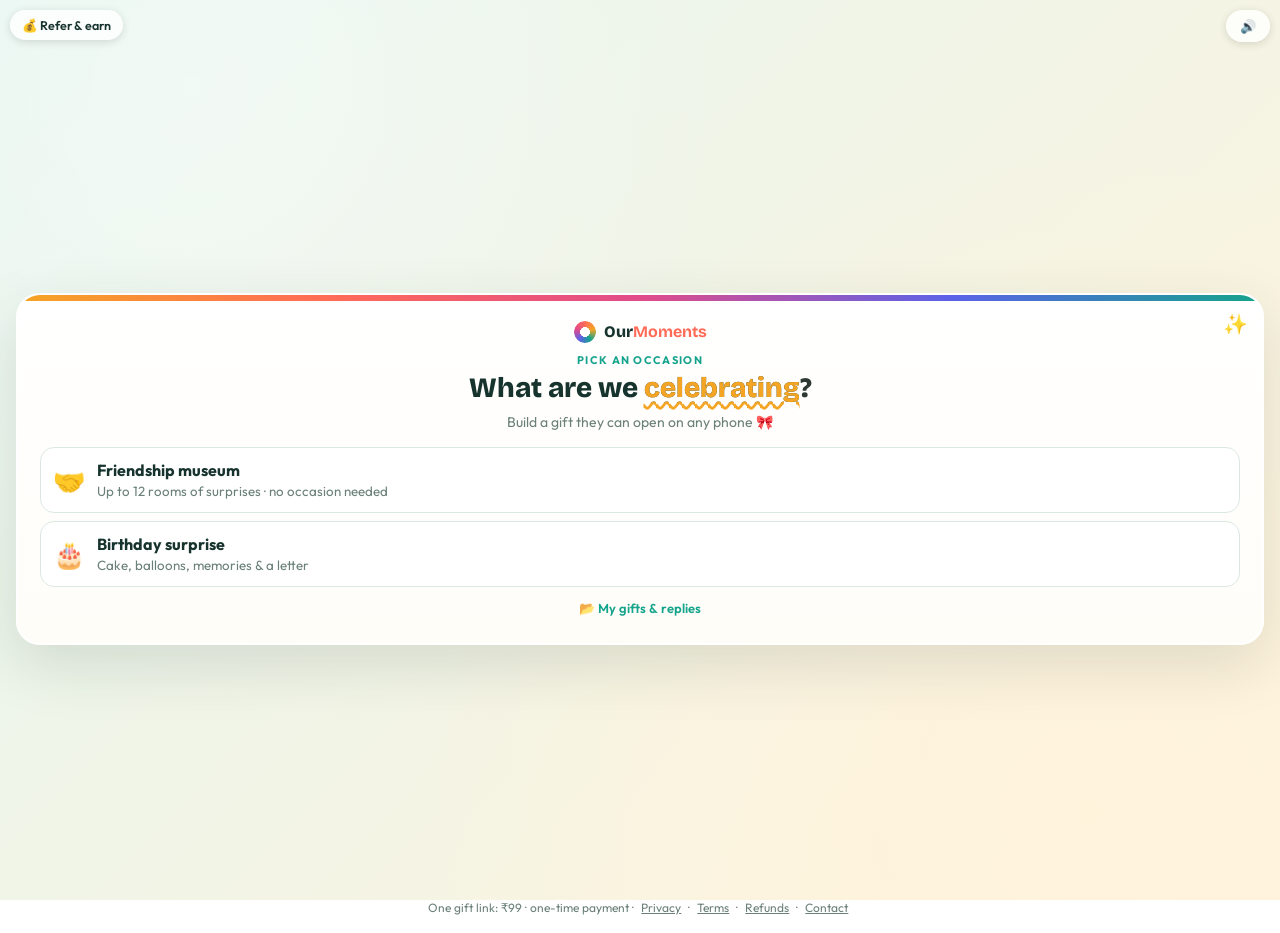
==== index.html @ b2ddb4ea "Add files via upload" ====
<!doctype html>
<html lang="en">
<head>
<meta charset="utf-8">
<meta name="viewport" content="width=device-width,initial-scale=1">
<title>Friendship Museum</title>
<meta property="og:title" content="A little surprise, made just for you 🎁"><meta property="og:description" content="Open it to see what someone special made for you."><meta property="og:type" content="website"><meta name="twitter:card" content="summary">
<link href="https://fonts.googleapis.com/css2?family=Bricolage+Grotesque:opsz,wght@12..96,600;12..96,700;12..96,800&family=Shantell+Sans:wght@400;600;700&family=Outfit:wght@400;500;600;700;800&display=swap" rel="stylesheet">
<script src="https://checkout.razorpay.com/v1/checkout.js"></script>
<style>
:root{--a:#F5A524;--b:#FF6B57;--c:#14A38B;--d:#5B62E8;--e:#E14B8A;--ink:#17332d;--bg1:#e6f6f0;--bg2:#fff3dc;--card:#fff;--acc:#F5A524;--acc2:#FF6B57;--mut:#6b8079}
[data-vibe=calm]{--bg1:#e4eefb;--bg2:#e6f6f0;--acc:#5B62E8;--acc2:#14A38B}
[data-vibe=roast]{--bg1:#ffe6e0;--bg2:#fff0d6;--acc:#FF6B57;--acc2:#E14B8A}
[data-vibe=ride]{--bg1:#e9e4fb;--bg2:#dff4ee;--acc:#14A38B;--acc2:#5B62E8}
*{box-sizing:border-box;margin:0}
body{font-family:Outfit,system-ui,sans-serif;color:var(--ink);min-height:100vh;background:linear-gradient(135deg,var(--bg1),var(--bg2));overflow-x:hidden}
#bg{position:fixed;inset:0;pointer-events:none;overflow:hidden;z-index:0}
.thread{position:absolute;bottom:-12vh;border-radius:4px;opacity:.55;animation:rise linear infinite}
@keyframes rise{to{transform:translateY(-125vh) rotate(40deg)}}
.shell{position:relative;z-index:1;min-height:100vh;display:flex;align-items:center;justify-content:center;padding:54px 16px 16px}
.card{background:var(--card);border-radius:24px;box-shadow:0 20px 60px #17332d22;width:100%;max-width:460px;padding:26px 22px;animation:pop .35s ease}
@keyframes pop{from{opacity:0;transform:translateY(14px) scale(.98)}}
.brand{display:flex;align-items:center;gap:8px;justify-content:center;margin-bottom:10px}
.knot{width:22px;height:22px;border-radius:50%;background:conic-gradient(var(--b),var(--a),var(--c),var(--d),var(--e),var(--b));-webkit-mask:radial-gradient(circle 5px,transparent 98%,#000 100%);mask:radial-gradient(circle 5px,transparent 98%,#000 100%)}
.bn{font-weight:800;font-family:'Bricolage Grotesque'}.bn b{color:var(--acc2)}
.tag{background:#fff0cc;color:#b36b00;font-size:11px;font-weight:700;padding:3px 9px;border-radius:99px;text-transform:uppercase;letter-spacing:.05em}
.dots{display:flex;gap:5px;margin:8px 0 16px}.dot{flex:1;height:4px;border-radius:9px;background:#e3ece8}.dot.on{background:var(--acc)}
.chip{display:inline-block;background:#fff0cc;border-radius:99px;padding:5px 12px;font-size:12px;font-weight:600;margin-bottom:10px}
.eyebrow{font-size:11px;letter-spacing:.12em;text-transform:uppercase;color:var(--c);font-weight:700;text-align:center;margin-bottom:6px}
h1{font-family:'Bricolage Grotesque';font-size:28px;line-height:1.1;text-align:center;font-weight:800}
h1 em{font-style:normal;color:var(--acc);text-decoration:underline wavy var(--acc);text-underline-offset:5px}
.sub{text-align:center;color:var(--mut);margin:10px 0 16px;font-size:14px}
label{display:block;font-weight:600;font-size:13px;margin:12px 0 5px}label small{font-weight:400;color:var(--mut)}
input[type=text],input[type=email],input[type=password],select,textarea{width:100%;font:inherit;padding:12px 14px;border:1.5px solid #dbe7e2;border-radius:12px;background:#f8fbfa;color:var(--ink)}
textarea{min-height:130px;resize:vertical}input:focus,textarea:focus,select:focus{outline:2px solid var(--acc);border-color:transparent}
.duo{display:flex;gap:8px}
.btn{width:100%;font:inherit;font-weight:700;border:0;border-radius:14px;padding:14px;color:#fff;background:linear-gradient(90deg,var(--acc),var(--acc2));cursor:pointer;margin-top:16px;transition:.15s}
.btn:hover{transform:translateY(-1px)}.btn:disabled{opacity:.4;cursor:not-allowed;transform:none}
.btn.ghost{background:#eef5f2;color:var(--ink)}.row{display:flex;gap:8px}.row .btn{margin-top:16px}.row .btn.ghost{width:56px;flex:none}
.hint{text-align:center;font-size:12px;color:var(--mut);margin-top:10px}
.tiles{display:grid;grid-template-columns:1fr 1fr 1fr;gap:8px;margin-top:6px}
.tile,.opt,.pill{font:inherit;border:1.5px solid #dbe7e2;background:#fff;border-radius:14px;cursor:pointer;color:var(--ink);transition:.15s}
.tile{padding:14px 4px;display:flex;flex-direction:column;align-items:center;gap:4px;font-weight:600;font-size:13px}.tile span:first-child{font-size:24px}
.tile.on,.opt.on,.pill.on{border-color:var(--acc);background:#fff7e6;box-shadow:0 0 0 2px var(--acc) inset}
.opt{display:flex;gap:12px;align-items:center;width:100%;text-align:left;padding:12px;margin-bottom:8px}.opt .em{font-size:26px}.opt b{display:block}.opt small{color:var(--mut)}
.pill{padding:9px 13px;margin:0 6px 8px 0;font-size:13.5px}
.photos{display:grid;grid-template-columns:1fr 1fr;gap:10px;margin-top:12px}
.ph{border-radius:14px;border:1.5px solid #dbe7e2;padding:6px;font-size:12px}.ph img{width:100%;aspect-ratio:1;object-fit:cover;border-radius:10px}.ph input{margin-top:5px;padding:7px 9px;font-size:12px}
.ph button{font:inherit;font-size:12px;margin-top:5px;width:100%;border:0;border-radius:8px;padding:5px;background:#eef5f2;cursor:pointer}.ph button.on{background:var(--acc);color:#fff}
.drop{display:block;border:2px dashed #c4d8d1;border-radius:16px;text-align:center;padding:22px 10px;cursor:pointer;color:var(--mut);font-size:14px}
.stamps{display:flex;gap:8px;flex-wrap:wrap}.stamps .pill{font-size:22px;padding:6px 12px;margin:0}
.count{text-align:right;font-size:12px;color:var(--mut)}
.badge{position:fixed;top:10px;left:50%;transform:translateX(-50%);z-index:5;background:var(--ink);color:#fff;font-size:11px;font-weight:700;padding:4px 12px;border-radius:99px;letter-spacing:.1em;display:none}
.fix{position:fixed;top:10px;z-index:6;font:inherit;font-weight:600;font-size:13px;border:0;background:#ffffffcc;backdrop-filter:blur(6px);border-radius:99px;padding:8px 14px;cursor:pointer;box-shadow:0 2px 8px #0002}
#back{left:10px;display:none}#mute{right:10px}
.hidden{display:none!important}

/* museum */
.museum{width:100%;max-width:480px;position:relative}
.pill-room{text-align:center;margin-bottom:10px;font-size:12px;font-weight:700;letter-spacing:.1em;text-transform:uppercase;color:var(--ink)}
.pill-room i{display:flex;gap:4px;margin-top:6px;justify-content:center}.pill-room i s{width:20px;height:4px;border-radius:9px;background:#00000018}.pill-room i s.on{background:var(--acc2)}
.room{background:#fff;border-radius:24px;box-shadow:0 20px 60px #17332d22;padding:28px 22px;text-align:center;animation:pop .4s ease;min-height:420px;display:flex;flex-direction:column;justify-content:center;align-items:center;gap:14px}
.room h2{font-family:'Bricolage Grotesque';font-size:27px;line-height:1.15}.room p{color:var(--mut);font-size:15px}
.door{width:150px;height:220px;border-radius:80px 80px 6px 6px;background:linear-gradient(var(--acc),var(--acc2));position:relative;cursor:pointer;box-shadow:inset 0 0 0 8px #ffffff55;transition:.1s;user-select:none}
.door::after{content:"";position:absolute;right:20px;top:110px;width:14px;height:14px;border-radius:50%;background:#fff}
.door.k{animation:knock .25s}@keyframes knock{30%{transform:rotate(-2deg) scale(.98)}60%{transform:rotate(2deg)}}
.door.open{transform:perspective(500px) rotateY(-70deg);transform-origin:left;opacity:.4;transition:.8s}
.odo{display:flex;gap:4px;justify-content:center}.odo span{background:var(--ink);color:#fff;font-family:'Bricolage Grotesque';font-weight:800;font-size:34px;padding:6px 10px;border-radius:10px}
.note{background:#fff7e6;border:2px dashed var(--acc);border-radius:16px;padding:16px;font-family:'Shantell Sans';font-size:17px;width:100%;animation:pop .35s;transform:rotate(-1deg)}.note:nth-child(even){transform:rotate(1.2deg)}
.notes{display:flex;flex-direction:column;gap:10px;width:100%}
.frame{width:100%;max-width:300px;aspect-ratio:1;border:10px solid #8a5a2b;border-radius:6px;background:#fffdf7;box-shadow:0 8px 20px #0003;overflow:hidden;display:flex;align-items:center;justify-content:center;font-size:70px}
.frame img{width:100%;height:100%;object-fit:cover}
.cap{font-family:'Shantell Sans';font-size:17px;color:var(--ink);min-height:26px}
.nav{display:flex;gap:10px;align-items:center}.nav button{font:inherit;border:0;background:#eef5f2;width:42px;height:42px;border-radius:50%;cursor:pointer;font-size:18px}
.pz{display:grid;gap:3px;width:100%;max-width:300px;aspect-ratio:1;background:var(--ink);padding:3px;border-radius:10px}
.pz div{background-size:var(--sz);cursor:pointer;border-radius:3px;display:flex;align-items:center;justify-content:center;font-size:26px;font-weight:800;color:#fff}.pz div.sel{outline:4px solid var(--a);z-index:2}
.env{width:260px;height:170px;background:#f7d9a6;border-radius:8px;position:relative;cursor:pointer;box-shadow:0 10px 24px #0003}
.env::before{content:"";position:absolute;inset:0;background:linear-gradient(to bottom right,transparent 49.5%,#e4b878 50%) top/100% 55% no-repeat,linear-gradient(to bottom left,transparent 49.5%,#e4b878 50%) top/100% 55% no-repeat;border-radius:8px}
.seal{position:absolute;left:50%;top:48%;transform:translate(-50%,-50%);width:58px;height:58px;border-radius:50%;background:var(--b);display:flex;align-items:center;justify-content:center;font-size:28px;box-shadow:0 3px 8px #0005;transition:.4s}
.env.broken .seal{transform:translate(-50%,-50%) scale(0);opacity:0}
.letter{background:#fffdf5;border-radius:14px;padding:18px;font-family:'Shantell Sans';font-size:16.5px;line-height:1.55;text-align:left;white-space:pre-wrap;width:100%;border:1px solid #f0e3c4;box-shadow:0 4px 14px #0001}
.rule{display:flex;gap:10px;align-items:center;text-align:left;padding:12px;border:1.5px solid #dbe7e2;border-radius:12px;width:100%;cursor:pointer;font-weight:500;background:#fff;font:inherit}
.rule .bx{width:24px;height:24px;border-radius:7px;border:2px solid #b8cbc4;flex:none;display:flex;align-items:center;justify-content:center;color:#fff;font-size:15px}.rule.on{background:#effaf6;border-color:var(--c)}.rule.on .bx{background:var(--c);border-color:var(--c)}
canvas.sig{width:100%;height:150px;background:#fff;border:2px dashed #b8cbc4;border-radius:12px;touch-action:none}
.cert{border:3px double var(--acc);border-radius:16px;padding:18px;width:100%;background:#fffdf7}
.cert big{font-family:'Bricolage Grotesque';font-size:22px;font-weight:800;display:block;margin:6px 0}
.stats{display:flex;gap:8px;justify-content:center;margin-top:10px}.stats div{background:#f2f8f6;padding:8px 12px;border-radius:10px;font-size:12px}.stats b{display:block;font-size:18px}
.confetti{position:fixed;top:-20px;font-size:22px;animation:fall linear forwards;z-index:9;pointer-events:none}@keyframes fall{to{transform:translateY(110vh) rotate(500deg)}}
.share{width:100%;font:inherit;font-size:12px;padding:10px;border:1.5px solid #dbe7e2;border-radius:10px}

/* ---- v2 design ---- */
body{background:radial-gradient(circle at 15% 10%,#fff6 0,transparent 40%),radial-gradient(circle at 85% 90%,var(--bg2) 0,transparent 50%),linear-gradient(135deg,var(--bg1),var(--bg2));background-attachment:fixed}
.fl{position:absolute;bottom:-10vh;font-size:26px;opacity:.7;animation:rise linear infinite;filter:drop-shadow(0 3px 4px #0002)}
.card,.room{border:2px solid #fff;background:linear-gradient(#fff,#fffdf8);position:relative;overflow:hidden}
.card::before,.room::before{content:"";position:absolute;left:0;right:0;top:0;height:6px;background:linear-gradient(90deg,var(--a),var(--b),var(--e),var(--d),var(--c))}
.card::after{content:"✨";position:absolute;right:14px;top:16px;font-size:20px;animation:tw 2s infinite}
@keyframes tw{50%{transform:scale(1.3) rotate(15deg);opacity:.6}}
h1,.room h2{background:linear-gradient(90deg,var(--ink),var(--ink) 60%,var(--acc2));-webkit-background-clip:text;background-clip:text;-webkit-text-fill-color:transparent}
h1 em{-webkit-text-fill-color:var(--acc)}
.btn{box-shadow:0 6px 0 #0002,0 10px 18px #0001;position:relative;overflow:hidden}
.btn:active{transform:translateY(4px);box-shadow:0 2px 0 #0002}
.btn::after{content:"";position:absolute;top:0;left:-60%;width:40%;height:100%;background:linear-gradient(90deg,transparent,#fff7,transparent);transform:skewX(-20deg);animation:shine 3s infinite}
@keyframes shine{to{left:130%}}
.btn.ghost::after{display:none}
.tile:hover,.opt:hover,.pill:hover{transform:translateY(-2px) rotate(-1deg)}
.tile span:first-child{font-size:30px;animation:bob 3s ease-in-out infinite}
@keyframes bob{50%{transform:translateY(-4px)}}
.rico{font-size:54px;animation:bob 2.5s ease-in-out infinite;filter:drop-shadow(0 6px 6px #0002)}
.note::before{content:"📌";position:absolute;margin:-26px 0 0 -8px}.note{position:relative;margin-top:12px}
.frame{position:relative}.frame::after{content:"🌟";position:absolute;right:-6px;top:-8px;font-size:22px}
.cert{background:repeating-linear-gradient(45deg,#fffdf7,#fffdf7 12px,#fff8e6 12px,#fff8e6 24px)}
.reply textarea{min-height:70px;margin-top:8px}
.dash{width:100%;max-width:640px;background:#fff;border-radius:22px;padding:22px;box-shadow:0 20px 60px #17332d22}
.dash table{width:100%;border-collapse:collapse;font-size:13px;margin:8px 0 14px}.dash td,.dash th{border-bottom:1px solid #e3ece8;padding:7px 5px;text-align:left;vertical-align:top}
.dash .tools{display:flex;gap:8px;flex-wrap:wrap}.dash .tools .btn{margin:0;width:auto;padding:10px 14px;font-size:13px}
.bill{border:2px dashed var(--acc);border-radius:16px;padding:14px 16px;background:#fffdf7;margin-bottom:6px}
.bill-h{display:flex;justify-content:space-between;gap:10px;font-size:15px;border-bottom:1px solid #f0e3c4;padding-bottom:10px;margin-bottom:8px}.bill-h b:last-child{font-family:'Bricolage Grotesque';font-size:22px;color:var(--acc2)}
.bill ul{list-style:none;padding:0;font-size:14px;display:grid;gap:6px}
.lg{position:relative;z-index:1;text-align:center;font-size:12px;color:var(--mut);padding:0 12px 18px}.lg a{color:var(--mut);margin:0 4px}
[data-vibe=bday]{--bg1:#ffe3ee;--bg2:#fff1d6;--acc:#E14B8A;--acc2:#F5A524}
.balrow{display:flex;gap:8px;align-items:center;margin-bottom:8px}.balrow input{flex:1}.balrow small{color:var(--mut);font-size:11px;width:38px;text-align:right}
.cake{position:relative;width:210px;height:190px;margin:10px auto 0;--ck1:#5a3321;--ck2:#7b4a30;--ck3:#3a2014}
.cake[data-cake=straw]{--ck1:#ff9fb5;--ck2:#ffc2d1;--ck3:#fff}.cake[data-cake=van]{--ck1:#f3d38a;--ck2:#fae6b1;--ck3:#fffaf0}
.cake .l1{position:absolute;bottom:0;left:0;right:0;height:78px;border-radius:16px;background:var(--ck1);box-shadow:0 10px 18px #0003}
.cake .l2{position:absolute;bottom:70px;left:26px;right:26px;height:58px;border-radius:14px;background:var(--ck2)}
.cake .ic{position:absolute;bottom:116px;left:22px;right:22px;height:16px;border-radius:12px;background:var(--ck3)}
.candle{position:absolute;bottom:128px;left:50%;width:12px;height:42px;margin-left:-6px;background:repeating-linear-gradient(45deg,#fff,#fff 6px,var(--b) 6px,var(--b) 12px);border-radius:3px;cursor:pointer}
.candle::before{content:"";position:absolute;inset:-14px -22px}
.flame{display:none;position:absolute;top:-26px;left:50%;margin-left:-8px;width:16px;height:25px;border-radius:50% 50% 50% 50%/62% 62% 38% 38%;background:radial-gradient(#fff 10%,#ffd23f 50%,#ff8c1a);animation:flk .15s infinite alternate;box-shadow:0 0 18px 6px #ffb34766}
.lit .flame{display:block}@keyframes flk{to{transform:scale(1.1,.9) rotate(4deg)}}
.sliced{font-size:120px;animation:pop .4s}
.bals{display:flex;flex-wrap:wrap;gap:14px;justify-content:center;padding:6px 0 12px}
.bal{position:relative;width:62px;height:76px;border-radius:50% 50% 48% 48%;cursor:pointer;animation:flt 3s ease-in-out infinite;box-shadow:inset -8px -10px 0 #0002,0 6px 10px #0002;display:flex;align-items:center;justify-content:center;font-size:32px}
.bal::after{content:"";position:absolute;bottom:-26px;left:50%;width:2px;height:26px;background:#0003}
.bal.pop{background:none!important;box-shadow:none;animation:none}.bal.pop::after{display:none}
@keyframes flt{50%{transform:translateY(-10px) rotate(2deg)}}
.lights{display:flex;gap:10px;justify-content:center;width:100%;border-top:2px solid #0003;padding-top:2px;margin-top:-6px}
.lights i{width:11px;height:15px;border-radius:50%;background:var(--a);animation:glow 1.6s infinite alternate}.lights i:nth-child(3n){background:var(--b);animation-delay:.3s}.lights i:nth-child(3n+1){background:var(--e);animation-delay:.7s}
@keyframes glow{from{opacity:.35}to{opacity:1;box-shadow:0 0 12px currentColor}}
.mm{display:grid;grid-template-columns:repeat(4,1fr);gap:8px;width:100%;max-width:320px;margin:4px auto}
.mc{aspect-ratio:1;border:0;border-radius:14px;background:linear-gradient(135deg,var(--acc),var(--acc2));font-size:30px;cursor:pointer;color:#fff;box-shadow:0 4px 0 #0002;display:flex;align-items:center;justify-content:center;transition:transform .15s}
.mc:active{transform:scale(.94)}.mc .mb{display:none}.mc.up .mf,.mc.ok .mf{display:none}.mc.up .mb,.mc.ok .mb{display:inline}
.mc.up{background:#fff7e6;box-shadow:0 0 0 2px var(--acc) inset}.mc.ok{background:#effaf6;box-shadow:0 0 0 2px var(--c) inset;animation:pop .3s}

/* ---- birthday v3: party environment ---- */
#bdenv{position:fixed;inset:0;pointer-events:none;overflow:hidden;z-index:0;display:none}
body.bd-env #bdenv{display:block}body.bd-env #bg{display:none}
body.bd-env{background:radial-gradient(circle at 12% 8%,#fff8 0,#0000 38%),radial-gradient(circle at 88% 92%,#ffe08a99 0,#0000 45%),linear-gradient(135deg,#ffd6e8,#fff0d1 55%,#ffe9a8);background-attachment:fixed}
body.bd-env .shell{padding-top:64px}
.bunting{position:absolute;top:0;left:0;right:0;height:60px;display:flex;justify-content:space-around;border-top:3px solid #ffffffaa}
.bunting i{width:0;height:0;border-left:22px solid #0000;border-right:22px solid #0000;border-top:44px solid var(--c);margin-top:-2px;filter:drop-shadow(0 3px 2px #0002);transform-origin:50% 0;animation:swing 3s ease-in-out infinite alternate}
.bunting i:nth-child(even){animation-delay:-1.2s}@keyframes swing{from{transform:rotate(-5deg)}to{transform:rotate(5deg)}}
.bb{position:absolute;bottom:-16vh;width:46px;height:58px;border-radius:50% 50% 48% 48%;background:radial-gradient(circle at 30% 26%,#fffa 0,#fff0 26%),var(--c);box-shadow:inset -6px -8px 0 #0002;animation:riseb linear infinite;opacity:.85}
.bb::after{content:"";position:absolute;bottom:-24px;left:50%;width:2px;height:24px;background:#0003}
@keyframes riseb{50%{transform:translate(20px,-62vh)}to{transform:translate(-8px,-128vh)}}
.cf{position:absolute;top:-6vh;width:9px;height:14px;border-radius:2px;background:var(--c);opacity:.85;animation:fallc linear infinite}
@keyframes fallc{to{transform:translateY(112vh) rotate(560deg)}}
body.bd-env .room,body.bd-env .card{border:2px solid #fff;box-shadow:0 18px 50px #e14b8a33}
/* ---- new cake + candles ---- */
.cake2{position:relative;width:260px;height:250px;margin:6px auto 0;--ck1:#5a3321;--ck2:#7b4a30;--ck3:#3a2014;transition:filter .4s}
.cake2[data-cake=straw]{--ck1:#ff9fb5;--ck2:#ffc2d1;--ck3:#fff}.cake2[data-cake=van]{--ck1:#f3d38a;--ck2:#fae6b1;--ck3:#fffaf0}
.cake2.glow{filter:drop-shadow(0 0 26px #ffb3478f)}
.cake2 .plate{position:absolute;bottom:0;left:-10px;right:-10px;height:16px;border-radius:50%;background:linear-gradient(#fff,#d6dbe2);box-shadow:0 8px 14px #0003}
.cake2 .t1,.cake2 .t2{position:absolute;background:var(--ck1);overflow:hidden;box-shadow:inset 0 -10px 0 #0002}
.cake2 .t1{bottom:10px;left:6px;right:6px;height:90px;border-radius:16px 16px 12px 12px}
.cake2 .t2{bottom:94px;left:46px;right:46px;height:68px;border-radius:14px;background:var(--ck2)}
.cake2 .t1::before,.cake2 .t2::before{content:"";position:absolute;left:0;right:0;top:0;height:30px;background:radial-gradient(circle at 14px 24px,var(--ck3) 12px,#0000 13px) 0 0/28px 30px repeat-x,linear-gradient(var(--ck3),var(--ck3)) 0 0/100% 16px no-repeat}
.cake2 .t1::after{content:"";position:absolute;inset:36px 0 0;background:radial-gradient(circle,#ff6b57 2px,#0000 3px) 6px 4px/34px 22px,radial-gradient(circle,#ffd166 2px,#0000 3px) 20px 14px/34px 22px,radial-gradient(circle,#4cc9f0 2px,#0000 3px) 30px 6px/34px 22px}
.cdrow{position:absolute;bottom:158px;left:30px;right:30px;display:flex;justify-content:center;align-items:flex-end;gap:5px;z-index:2}
.cd{--h:46px;position:relative;width:15px;height:var(--h);border-radius:4px 4px 2px 2px;cursor:pointer;flex:none}
.cd::before{content:"";position:absolute;inset:-26px -9px 0}
.cd:not(.num)::after{content:"";position:absolute;left:50%;top:-6px;width:2px;height:7px;margin-left:-1px;background:#3b2f2f;border-radius:1px}
.cd.s1{background:repeating-linear-gradient(45deg,#fff,#fff 6px,#ff6b57 6px,#ff6b57 12px)}
.cd.s2{--h:54px;background:repeating-linear-gradient(-35deg,#5b62e8,#5b62e8 5px,#d3d6ff 5px,#d3d6ff 10px)}
.cd.s3{--h:50px;background:linear-gradient(90deg,#ff9fc8,#e14b8a 60%,#c23b78)}
.cd.num{--h:62px;width:36px;display:flex;align-items:flex-end;justify-content:center;border-radius:0}
.cd.num span{font:800 58px/0.82 'Bricolage Grotesque',sans-serif;background:linear-gradient(135deg,#fff3b0,#ffb703 55%,#fb8500);-webkit-background-clip:text;background-clip:text;color:transparent;-webkit-text-stroke:2px #fff;filter:drop-shadow(0 3px 0 #b45f0655)}
.fm{display:none;position:absolute;left:50%;top:-32px;width:18px;height:30px;margin-left:-9px;transform-origin:50% 100%;animation:flk .17s infinite alternate;pointer-events:none}
.cd.num .fm{top:-26px}
.fm::before{content:"";position:absolute;inset:0;border-radius:50% 50% 50% 50%/62% 62% 38% 38%;background:radial-gradient(ellipse at 50% 70%,#fff6b0 12%,#ffd23f 45%,#ff8c1a 80%);box-shadow:0 0 24px 10px #ffb34766,0 0 54px 22px #ff8c1a2e}
.fm::after{content:"";position:absolute;left:50%;bottom:3px;width:6px;height:13px;margin-left:-3px;border-radius:50%;background:radial-gradient(#fff 20%,#8ad8ff 90%);opacity:.9}
.cd.on .fm{display:block}
.cd.on{animation:melt 25s linear forwards}.cd.num.on{animation:meltn 25s linear forwards;transform-origin:50% 100%}
@keyframes melt{to{height:calc(var(--h) - 14px)}}@keyframes meltn{to{transform:scaleY(.86)}}
@keyframes flk{from{transform:scale(1,1) rotate(-3deg)}to{transform:scale(1.1,.9) rotate(4deg)}}
.sm{position:absolute;left:50%;top:-22px;width:10px;height:10px;border-radius:50%;background:#8d8d9aaa;filter:blur(3px);animation:smk 1.7s ease-out forwards;pointer-events:none}
@keyframes smk{to{transform:translate(10px,-54px) scale(2.8);opacity:0}}
/* ---- scratch cards + the hand that shows how ---- */
.frame{position:relative}
.scratch{position:absolute;inset:0;width:100%;height:100%;touch-action:none;cursor:crosshair;transition:opacity .45s;border-radius:2px}
.scratch.gone{opacity:0;pointer-events:none}
.hand{position:absolute;left:20%;top:44%;font-size:48px;line-height:1;pointer-events:none;filter:drop-shadow(0 5px 4px #0005);animation:hscr 1.7s ease-in-out infinite;z-index:3}
@keyframes hscr{0%{transform:translate(0,0) rotate(-14deg)}50%{transform:translate(120px,22px) rotate(10deg)}100%{transform:translate(0,0) rotate(-14deg)}}
/* ---- photo cards in the game ---- */
.mc{overflow:hidden;padding:0}.mc .mb.ph{width:100%;height:100%;background-size:cover;background-position:center}
.mc.up .mb.ph,.mc.ok .mb.ph{display:block}
.admbar{position:fixed;left:50%;bottom:10px;transform:translateX(-50%);z-index:30;background:#17332d;color:#fff;padding:8px 14px;border-radius:99px;font-size:12px;font-weight:600;display:flex;gap:10px;align-items:center;box-shadow:0 6px 20px #0004;white-space:nowrap;max-width:96vw}
.admbar button{border:0;border-radius:99px;padding:5px 10px;font:inherit;font-size:11px;cursor:pointer;background:#ffffff26;color:#fff}

/* ---- friendship v2: vibe backdrops ---- */
#fenv{position:fixed;inset:0;pointer-events:none;overflow:hidden;z-index:0;display:none}
body.fr-env #fenv{display:block}body.fr-env #bg{display:none}
#fenv::before{content:"";position:absolute;left:50%;top:-12%;width:95vmin;height:95vmin;transform:translateX(-50%);background:radial-gradient(circle,#ffffffaa 0,#fff0 62%)}
body.fr-chaos{background:linear-gradient(135deg,#ffd6e8,#fff0d1 50%,#d3f1ff) fixed}
body.fr-calm{background:linear-gradient(160deg,#1c2a52,#3b4f86 55%,#6f86b8) fixed}
body.fr-roast{background:linear-gradient(180deg,#3a1022,#7a1f2b 55%,#ff7a45) fixed}
body.fr-ride{background:linear-gradient(135deg,#1f2a5a,#3b2f8f 55%,#13a38b) fixed}
body.fr-calm .pill-room,body.fr-roast .pill-room,body.fr-ride .pill-room,body.fr-calm .lg,body.fr-calm .lg a,body.fr-roast .lg,body.fr-roast .lg a,body.fr-ride .lg,body.fr-ride .lg a{color:#eef1ff}
body.fr-calm .pill-room i s,body.fr-roast .pill-room i s,body.fr-ride .pill-room i s{background:#ffffff33}
body.fr-calm .pill-room i s.on,body.fr-roast .pill-room i s.on,body.fr-ride .pill-room i s.on{background:var(--acc2)}
body.fr-env .room,body.fr-env .card{border:2px solid #ffffffcc;box-shadow:0 24px 70px #0003}
.fe-e{position:absolute;bottom:-10vh;font-size:28px;font-weight:400;animation:riseb linear infinite;opacity:.9;filter:drop-shadow(0 3px 4px #0003)}
.fe-c{position:absolute;top:-6vh;width:9px;height:14px;border-radius:2px;background:var(--c);opacity:.85;animation:fallc linear infinite}
.fe-s{position:absolute;width:calc(var(--z)*2px);height:calc(var(--z)*2px);border-radius:50%;background:#fff;animation:twk 3s ease-in-out infinite alternate}
@keyframes twk{from{opacity:.15;transform:scale(.7)}to{opacity:1;transform:scale(1.3)}}
.fe-f{position:absolute;width:6px;height:6px;border-radius:50%;background:#ffe9a3;box-shadow:0 0 12px 5px #ffe08a99;animation:drift ease-in-out infinite alternate}
@keyframes drift{0%{transform:translate(0,0);opacity:.2}50%{opacity:1}100%{transform:translate(60px,-90px);opacity:.3}}
.fe-m{position:absolute;bottom:-4vh;width:calc(var(--z)*3px);height:calc(var(--z)*3px);border-radius:50%;background:radial-gradient(#fff3b0,#ff8a3d);box-shadow:0 0 10px 3px #ff8a3d99;animation:ember linear infinite}
@keyframes ember{0%{transform:translate(0,0);opacity:0}15%{opacity:1}100%{transform:translate(30px,-112vh);opacity:0}}
.fe-l{position:absolute;top:-30vh;width:3px;height:30vh;background:linear-gradient(#fff0,#9fd8ffcc,#fff0);transform:rotate(18deg);animation:streak linear infinite}
@keyframes streak{to{transform:translate(45vw,150vh) rotate(18deg)}}
/* ---- friendship v2: new rooms ---- */
.who{color:var(--mut);font-size:13px;margin:2px 0 8px}
.btn.s{padding:7px 12px;font-size:13px;margin-top:6px;width:auto}
.meter{width:100%;max-width:300px}.mbar{height:14px;border-radius:99px;background:#e3ece8;overflow:hidden}
.mbar i{display:block;height:100%;width:0;background:linear-gradient(90deg,var(--a),var(--b),var(--e));border-radius:99px;box-shadow:0 0 12px var(--a)}
.meter small{display:block;margin-top:6px;font-weight:700;color:var(--ink)}
.tl{position:relative;width:100%;text-align:left;padding-left:24px;max-height:320px;overflow:auto}
.tl::before{content:"";position:absolute;left:8px;top:4px;bottom:4px;width:3px;background:linear-gradient(var(--a),var(--e));border-radius:3px}
.tli{position:relative;margin:0 0 12px;padding:10px 12px;background:#fff7e6;border-radius:12px;animation:pop .4s;display:flex;flex-direction:column}
.tli::before{content:"";position:absolute;left:-23px;top:14px;width:13px;height:13px;border-radius:50%;background:var(--acc2);border:3px solid #fff;box-shadow:0 0 0 2px var(--acc2)}
.tli b{font-family:'Bricolage Grotesque';font-size:15px;color:var(--acc2)}.tli span{font-family:'Shantell Sans';font-size:15px}
.wall{display:grid;grid-template-columns:1fr 1fr;gap:14px;width:100%;max-width:340px;margin:6px auto}
.pol{border:0;background:#fff;padding:8px 8px 6px;border-radius:4px;box-shadow:0 8px 18px #0003,0 0 0 1px #0001;transform:rotate(var(--r));cursor:pointer;display:flex;flex-direction:column;gap:6px;transition:transform .25s;font:inherit}
.pol:hover{transform:rotate(0) scale(1.03)}
.pimg{position:relative;display:block;aspect-ratio:1;overflow:hidden;background:#222}
.pimg img{width:100%;height:100%;object-fit:cover;filter:blur(14px) grayscale(1) brightness(1.25);transform:scale(1.15);transition:filter 1.4s ease,transform 1.4s ease}
.pol:not(.dev) .pimg::after{content:"✨ tap to develop";position:absolute;inset:0;display:flex;align-items:center;justify-content:center;color:#fff;font:700 13px Outfit,sans-serif;text-shadow:0 2px 6px #000a}
.pol.dev .pimg img{filter:none;transform:none}
.pcap{font-family:'Shantell Sans',cursive;font-size:13px;min-height:18px;color:var(--ink);opacity:0;transition:opacity .8s .6s}.pol.dev .pcap{opacity:1}
.qno{font-size:12px;letter-spacing:.1em;text-transform:uppercase;color:var(--c);font-weight:700}
.qq{font-family:'Bricolage Grotesque',sans-serif;font-size:21px;margin:6px 0 12px}
.qopts{display:grid;gap:8px}
.qo{font:inherit;font-weight:600;padding:13px;border:2px solid #dbe7e2;background:#fff;border-radius:14px;cursor:pointer;transition:.15s;color:var(--ink)}
.qo:hover{transform:translateY(-2px)}.qo.good{background:#dff6ef;border-color:#14a38b}.qo.bad{background:#fde8e8;border-color:#d64545;animation:shake .35s}
@keyframes shake{25%{transform:translateX(-6px)}75%{transform:translateX(6px)}}
.qf{min-height:22px;font-weight:700;margin-top:10px;color:var(--ink)}.qres{padding:8px 0}.qres b{font-family:'Bricolage Grotesque',sans-serif;font-size:56px}
.awl{display:grid;gap:10px;width:100%}
.award{position:relative;padding:14px;border-radius:16px;background:linear-gradient(135deg,#fff7d6,#ffe9a8);border:2px solid #f5c542;display:flex;flex-direction:column;align-items:center;animation:pop .45s;overflow:hidden}
.award::after{content:"";position:absolute;top:0;left:-60%;width:40%;height:100%;background:linear-gradient(90deg,#fff0,#fff9,#fff0);transform:skewX(-20deg);animation:shine 2.4s infinite}
.trophy{font-size:40px;filter:drop-shadow(0 4px 4px #0003)}.award small{color:#a86a00;font-weight:700;letter-spacing:.08em;text-transform:uppercase;font-size:11px}.award b{font-family:'Bricolage Grotesque',sans-serif;font-size:19px;color:var(--ink)}
/* builder: bonus rooms */
.bx2{border:1.5px dashed var(--acc);border-radius:16px;padding:12px 14px;margin:10px 0;background:#fffdf7}.bx2 h3{font-family:'Bricolage Grotesque',sans-serif;font-size:18px}
.qb{border:1.5px solid #e3ece8;border-radius:12px;padding:10px;margin:8px 0;display:grid;gap:6px;background:#fff}
.qrow{display:flex;gap:8px;align-items:center;margin:0;font-weight:400}.qrow input[type=radio]{width:20px;height:20px;flex:none;accent-color:#14A38B;margin:0}.qrow input[type=text]{flex:1}
.srow{display:flex;gap:6px;margin:6px 0;align-items:center;min-width:0}.srow input{min-width:0}.srow input:first-child{flex:0 0 34%;width:auto}.srow input:nth-child(2){flex:1;width:auto}.srow .btn{margin:0;flex:none}
.card,.room,.bx2,.qb{min-width:0;max-width:100%}.duo input{min-width:0}.qrow input[type=text]{min-width:0;width:auto}
#acct{left:10px;display:none}
#refpill{left:10px;display:none;text-decoration:none;color:var(--ink);font-size:12.5px;padding:7px 12px}
#acct[style*="block"]~#refpill{left:112px}
[hidden]{display:none!important}
.lnk{background:none;border:0;color:#0f8a74;font:inherit;font-weight:700;cursor:pointer;padding:0;text-decoration:underline}
.aerr{color:#d64545;font-size:13px;min-height:18px;margin:8px 0 0;text-align:center}
.wbox{background:linear-gradient(135deg,var(--acc),var(--acc2));color:#fff;border-radius:18px;padding:16px 18px;margin:8px 0;display:flex;flex-direction:column;gap:2px;text-align:left}
.wbox b{font-family:'Bricolage Grotesque',sans-serif;font-size:38px;line-height:1.1}.wbox small{opacity:.92;font-weight:600}.wbox span{font-size:13px;opacity:.95}
.h3{font-family:'Bricolage Grotesque',sans-serif;font-size:17px;margin:18px 0 6px}
.li{display:flex;gap:10px;align-items:center;padding:9px 0;border-bottom:1px solid #eef2f0}.li>span:first-child{font-size:20px}.li>span:nth-child(2){flex:1;min-width:0}
.li b{display:block;font-size:14px;overflow:hidden;text-overflow:ellipsis}.li small{display:block;color:var(--mut);font-size:12px;font-weight:400}.li .amt{flex:none;color:var(--c)}.li .amt.neg{color:#d64545}
.wdm{display:flex;gap:6px;margin-bottom:6px}.wdm .pill{margin:0}
.sw2{display:flex;gap:10px;align-items:flex-start;padding:10px;border:1.5px dashed var(--acc);border-radius:14px;background:#fffdf7;margin:8px 0;cursor:pointer;text-align:left;font-weight:400}
.sw2 input{width:20px;height:20px;margin-top:2px;accent-color:#14A38B;flex:none}.sw2 b{display:block}.sw2 small{display:block;color:var(--mut);font-weight:400;font-size:12px}
.acc .row .btn.ghost{width:auto;flex:1}.acc .bx2{text-align:left}.acc .bx2 .stats{display:flex;gap:8px;margin-top:10px}.acc .bx2 .stats div{flex:1}
.rcvbar{position:fixed;left:50%;bottom:10px;transform:translateX(-50%);z-index:40;background:#17332d;color:#fff;border-radius:16px;padding:10px 12px;font-size:13px;display:flex;gap:8px;align-items:center;flex-wrap:wrap;max-width:94vw}
.rcvbar input{flex:1;min-width:160px;padding:7px;border-radius:8px;border:0;font:inherit;font-size:12px}.rcvbar button{border:0;border-radius:8px;padding:7px 12px;font:inherit;cursor:pointer}
.refer{border:2px dashed var(--acc);border-radius:16px;padding:14px;background:#fffdf7;margin:12px 0;width:100%;text-align:left;color:var(--ink)}
.refer>b{display:block;font-family:'Bricolage Grotesque',sans-serif;font-size:17px}.refer>small{display:block;color:var(--mut);margin:4px 0 2px;line-height:1.45}
.refer .row{display:flex;gap:8px}.refer .row .btn{margin-top:10px;width:auto;flex:1 1 auto}.refer .row .btn.ghost{flex:0 0 auto;width:auto;padding:14px 18px}
.refbar{position:fixed;left:50%;bottom:52px;transform:translateX(-50%);z-index:29;background:#fff;color:#17332d;padding:7px 14px;border-radius:99px;font-size:12px;font-weight:700;box-shadow:0 6px 18px #0003;white-space:nowrap}
.dlink{display:block;text-align:center;margin-top:12px;font-size:13px;font-weight:600;color:var(--c);cursor:pointer;background:none;border:0;font-family:inherit;width:100%}
</style>
</head>
<body>
<div id="bg"></div>
<button class="fix" id="back">← Back</button>
<button class="fix" id="mute" aria-label="Toggle sound">🔊</button>
<button class="fix" id="acct" aria-label="Account">👤 Log in</button>
<div class="badge" id="badge">PREVIEW</div>
<div class="shell" id="shell"></div>
<footer class="lg"><span id="lg-price"></span><a href="site/privacy.html">Privacy</a> · <a href="site/terms.html">Terms</a> · <a href="site/refund.html">Refunds</a> · <a href="site/contact.html">Contact</a></footer>

<script>
(()=>{
const $=(s,r=document)=>r.querySelector(s);
const esc=s=>String(s).replace(/[&<>"]/g,c=>({'&':'&amp;','<':'&lt;','>':'&gt;','"':'&quot;'}[c]));
const shell=$('#shell');
const BASE_TITLE=document.title;
const KINDS=[['bestie','💛','Bestie'],['child','🧒','Childhood'],['college','🎓','College crew'],['work','💼','Work bestie'],['sib','🏠','Sibling-coded'],['online','🌐','Online friend']];
const VIBES=[['chaos','🤪','Chaotic & loud','Screaming, memes, zero volume control'],['calm','🌱','Calm & deep','3am talks and comfortable silences'],['roast','😈','Roast first, love later','Insults are our love language'],['ride','🛡️','Ride or die','One call and I am already there']];
const NOTES=['You never let me spiral alone','You laugh at my worst jokes','You show up. Every single time.','You know all my stories','You tell me when I am being an idiot','You have seen me at my worst','You are my emergency contact','You make boring days fun'];
const RULES=['Reply to my texts within one business week','Never let me leave the house in that shirt','Show up when it matters, without being asked','Keep every secret, forever, no exceptions','Split the last slice, always','Answer the phone at 3am at least once a year','Roast me in private, defend me in public'];
const SEALS=['💛','🤝','⭐','🔥','♾️'],STICKERS=['🤗','🥳','🥹','😎','😻'];
const MONTHS=['January','February','March','April','May','June','July','August','September','October','November','December'];
const KIND_LINE={bestie:'best friend',child:'oldest friend',college:'college partner-in-crime',work:'work bestie',sib:'sibling in all but blood',online:'favourite person on the internet'};

let S={type:'',game:true,song:'bday',quiz:[],story:[],awards:[],fsong:'calm',age:'',bm:'',bd:'',cake:'choc',balloons:['','','','',''],step:1,name:'',from:'',kind:'bestie',sm:'',sy:'',vibe:'chaos',notes:[],photos:[],pz:0,grid:3,msg:'',seal:'💛',sticker:'🤗',rules:[]};
let V=null; // view state
let muted=false,actx=null;

/* ---------- background threads ---------- */
const cols=['#F5A524','#FF6B57','#14A38B','#5B62E8','#E14B8A','#93C93C'];
$('#bg').innerHTML=Array.from({length:10},(_,i)=>`<span class="thread" style="width:${10+Math.random()*20}px;height:${3+Math.random()*2}px;left:${Math.random()*100}%;background:${cols[i%6]};animation-duration:${24+Math.random()*10}s;animation-delay:-${Math.random()*25}s"></span>`).join('');

$('#bg').insertAdjacentHTML('beforeend',['💛','🎈','🧸','🍕','🎶','📸','🌈','🤝','🍦','⭐','🎁','🦋'].map((e,i)=>`<span class="fl" style="left:${4+i*8}%;animation-duration:${20+(i*3)%14}s;animation-delay:-${(i*5)%22}s">${e}</span>`).join(''));

/* ---------- storage ----------
   Gifts and replies are always kept in this browser (localStorage).
   DB = your Firebase Realtime Database URL, e.g. 'https://my-museum-default-rtdb.firebaseio.com'  (no trailing slash).
   With DB set you get short links and replies from friends' phones. Leave '' to use long links only. */
/* PAYMENT: paste your Razorpay *Key ID* (starts with rzp_test_ or rzp_live_). Never put the Key Secret in this file.
   PRICE_INR is the price in rupees. Leave RZP_KEY '' to skip payment (links are free). */
/* PRETTY: false -> links look like  yoursite/#c=sam-k3j9x   |   true -> yoursite/sam-k3j9x  (needs 404.html uploaded next to index.html) */
/* ACCOUNTS + WALLET + REFERRALS: API = your server address (from worker/README.md), FIREBASE_KEY = your Firebase Web API key.
   Leave both '' to keep the simple version without accounts. */
const CONFIG={API:'',FIREBASE_KEY:'',PRETTY:false,RZP_KEY:'rzp_live_Tni4szqEX4QpvN',PRICE_INR:99,DB:'https://friend-museum-default-rtdb.firebaseio.com/',KEY_GIFTS:'om_gifts',KEY_REPLIES:'om_replies'};
/* Admin-controlled switches for each builder step (loaded from the database; these are the defaults). */
const ST_DEFAULT={friend:true,bday:true,f_kind:true,f_vibe:true,f_photos:true,f_maxPhotos:4,f_puzzle:true,f_msg:true,f_rules:true,f_quiz:true,f_story:true,f_awards:true,b_balloons:true,b_photos:true,b_maxPhotos:5,b_letter:true,b_game:'choose',songs:{bday:true,box:true,pop:true,dance:true,none:true},fsongs:{calm:true,pop:true,lofi:true,box:true,none:true}};
let ST=JSON.parse(JSON.stringify(ST_DEFAULT));
// Is payment required right now? Not in free mode, and not for a signed-in admin.
const payOn=()=>!!((CONFIG.API&&CONFIG.FIREBASE_KEY)||(CONFIG.RZP_KEY&&!CONFIG.FREE&&!CONFIG.ADMIN));
const stepOff=(type,n)=>type=='bday'?((n==3&&!ST.b_balloons)||(n==4&&!ST.b_photos)||(n==5&&!ST.b_letter)):((n==2&&!ST.f_kind)||(n==3&&!ST.f_vibe)||(n==4&&!ST.f_photos)||(n==5&&!ST.f_msg)||(n==6&&!ST.f_rules)||(n==7&&!(ST.f_quiz||ST.f_story||ST.f_awards)));
const stepMove=(n,dir)=>{const last=S.type=='bday'?6:8;let k=n+dir;while(k>1&&k<last&&stepOff(S.type,k))k+=dir;return Math.min(Math.max(k,1),last+1)};
const allowedSongs=()=>SONGS.filter(x=>ST.songs[x[0]]!==false);
const dbGet=k=>{try{return JSON.parse(localStorage.getItem(k)||'[]')}catch(e){return[]}};
const dbAdd=(k,o)=>{try{const a=dbGet(k);a.push(o);localStorage.setItem(k,JSON.stringify(a))}catch(e){}};
// Firebase Realtime Database REST call. Resolves with the JSON, rejects if the request fails.
async function fb(method,path,body){
  if(!CONFIG.DB)throw new Error('DB is not set');
  const r=await fetch(CONFIG.DB.replace(/\/+$/,'')+'/'+path+'.json',{method,body:body===undefined?undefined:JSON.stringify(body)});
  if(!r.ok)throw new Error('Database said '+r.status+(r.status==401?' (check the Rules tab)':''));
  return r.json();
}
async function loadGift(code){try{const g=await fb('GET','gifts/'+encodeURIComponent(code));return g&&g.name?g:null}catch(e){return null}}
const uid=()=>Math.random().toString(36).slice(2,9);

/* ---------- sound ---------- */
function beep(f=520,d=.12,t='sine',v=.08){if(muted)return;try{actx=actx||new(window.AudioContext||window.webkitAudioContext)();if(actx.state=='suspended')actx.resume();const o=actx.createOscillator(),g=actx.createGain();o.type=t;o.frequency.value=f;g.gain.value=v;g.gain.exponentialRampToValueAtTime(.0001,actx.currentTime+d);o.connect(g).connect(actx.destination);o.start();o.stop(actx.currentTime+d)}catch(e){}}
const chime=()=>[523,659,784,1047].forEach((f,i)=>setTimeout(()=>beep(f,.25),i*110));
$('#mute').onclick=()=>{muted=!muted;$('#mute').textContent=muted?'🔇':'🔊';if(MUS.g)MUS.g.gain.value=muted?0:MUS_VOL};
function confetti(n=40){const em=['🎉','💛','✨','🧡','💫','🎊'];for(let i=0;i<n;i++){const e=document.createElement('span');e.className='confetti';e.textContent=em[i%em.length];e.style.left=Math.random()*100+'vw';e.style.animationDuration=2+Math.random()*2.5+'s';document.body.appendChild(e);setTimeout(()=>e.remove(),5000)}}

/* ---------- WIZARD ---------- */
function wiz(){
  document.title=BASE_TITLE;refreshAcctBtn();
  if(!S.type){const on=[ST.friend&&'friend',ST.bday&&'bday'].filter(Boolean);if(on.length==1){S.type=on[0];S.step=1;S.vibe=on[0]=='bday'?'bday':'chaos'}else return chooser()}
  if(S.type=='bday')return wizB();
  setEnv(false);setFEnv(S.vibe||'chaos');
  document.body.dataset.vibe=S.vibe;
  $('#back').style.display='none';$('#badge').style.display='none';
  const n=S.step;
  if(MUS.preview&&n!=3){musicStop();MUS.preview=false}
  const FS=allowedFSongs();if(FS.length&&!FS.some(x=>x[0]==S.fsong))S.fsong=FS[0][0];
  const dots=Array.from({length:payOn()?9:8},(_,i)=>`<span class="dot ${i<n?'on':''}"></span>`).join('');
  const nav=(next,label='Next →',ok=true)=>`<div class="row"><button class="btn ghost" data-act="prev">←</button><button class="btn" data-act="${next}" ${ok?'':'disabled'}>${label}</button></div>`;
  let h='';
  if(n==1)h=`<span class="chip">🚪 No occasion needed · send it any day</span><p class="eyebrow">Not a card · an interactive museum</p><h1>Build your best friend a <em>museum</em>.</h1><p class="sub">You’re about to make someone’s day unforgettable 🎀</p>
  <label>Who is this for?</label><input type="text" id="f-name" maxlength="40" placeholder="Your friend’s name" value="${esc(S.name)}">
  <label>And what’s your name?</label><input type="text" id="f-from" maxlength="40" placeholder="Your name" value="${esc(S.from)}">
  <button class="btn" id="go1" data-act="next" ${S.name&&S.from?'':'disabled'}>Start building →</button><p class="hint">Takes about 4 minutes · works on any phone</p>${ST.friend&&ST.bday?'<button class="dlink" data-act="type">🔄 Change occasion</button>':''}<button class="dlink" data-act="dash">📂 My gifts & replies</button>`;
  if(n==2){const yrs=Array.from({length:50},(_,i)=>2026-i);h=`<p class="eyebrow">Step 2 · About them</p><h1>What kind of <em>friend</em> are they?</h1><p class="sub">Pick the one that fits <b>${esc(S.name)}</b> best.</p>
  <div class="tiles">${KINDS.map(k=>`<button class="tile ${S.kind==k[0]?'on':''}" data-kind="${k[0]}"><span>${k[1]}</span><span>${k[2]}</span></button>`).join('')}</div>
  <label>When did you two become friends? <small>— optional. We’ll count the days for them.</small></label>
  <div class="duo"><select id="f-sm"><option value="">Month</option>${MONTHS.map((m,i)=>`<option value="${i+1}" ${S.sm==i+1?'selected':''}>${m}</option>`).join('')}</select><select id="f-sy"><option value="">Year</option>${yrs.map(y=>`<option ${S.sy==y?'selected':''}>${y}</option>`).join('')}</select></div>${nav('next')}`}
  if(n==3)h=`<p class="eyebrow">Step 3 · Your vibe & little notes</p><h1>How are you two <em>together</em>?</h1><p class="sub">This sets the colours and the mood of the whole gift.</p>
  ${VIBES.map(v=>`<button class="opt ${S.vibe==v[0]?'on':''}" data-vibe="${v[0]}"><span class="em">${v[1]}</span><span><b>${v[2]}</b><small>${v[3]}</small></span></button>`).join('')}
  ${FS.length?`<label>Background music <small>— tap one to preview 🎧</small></label>${FS.map(x=>`<button class="opt ${(S.fsong||'calm')==x[0]?'on':''}" data-fsong="${x[0]}"><span class="em">${x[1]}</span><span><b>${x[2]}</b><small>${x[3]}</small></span></button>`).join('')}`:''}
  <label>Now, why they matter to you — tap up to 5. <small>They open each note one by one.</small></label>
  <div id="notes">${[...NOTES,...S.notes.filter(x=>!NOTES.includes(x))].map(x=>`<button class="pill ${S.notes.includes(x)?'on':''}" data-note="${esc(x)}">${esc(x)}</button>`).join('')}</div>
  <div class="duo"><input type="text" id="f-cn" maxlength="80" placeholder="Write your own…"><button class="btn ghost" style="width:80px;margin:0" data-act="addnote">Add</button></div>${nav('next','Next →',S.notes.length>0)}`;
  if(n==4)h=`<p class="eyebrow">Step 4 · Your photos</p><h1>Add your favourite <em>photos</em>.</h1><p class="sub">Up to ${ST.f_maxPhotos}. Each one gets a caption${ST.f_puzzle?' — and one of them turns into a puzzle they have to put back together':''}.</p>
  <label class="drop"><input type="file" id="f-ph" accept="image/*" multiple hidden>📸 Tap to add photos<br><small>JPG or PNG · up to ${ST.f_maxPhotos} · we shrink them for you</small></label>
  <div class="photos">${S.photos.map((p,i)=>`<div class="ph"><img src="${p.src}"><input type="text" data-cap="${i}" maxlength="60" placeholder="Caption" value="${esc(p.cap)}">${ST.f_puzzle?`<button data-pz="${i}" class="${S.pz==i?'on':''}">🧩 Puzzle</button>`:''}<button data-rm="${i}">Remove</button></div>`).join('')}</div>
  ${ST.f_puzzle?`<label>How hard should the puzzle be?</label><div class="duo"><button class="opt ${S.grid==3?'on':''}" data-grid="3"><span class="em">🧩</span><span><b>Easy</b><small>9 pieces</small></span></button><button class="opt ${S.grid==4?'on':''}" data-grid="4"><span class="em">🧠</span><span><b>Hard</b><small>16 pieces</small></span></button></div>`:''}${nav('next')}`;
  if(n==5)h=`<p class="eyebrow">Step 5 · Your message</p><h1>Write them a <em>message</em>.</h1><p class="sub">It arrives sealed inside an envelope, so they have to break the seal to read it. Say the thing you never say out loud.</p>
  <textarea id="f-msg" maxlength="500" placeholder="Ten years and you still pick up on the first ring. I don't say it enough, so here it is in writing.">${esc(S.msg)}</textarea><div class="count"><span id="cnt">${S.msg.length}</span> / 500</div>
  <label>Pick a stamp for the seal</label><div class="stamps">${SEALS.map(x=>`<button class="pill ${S.seal==x?'on':''}" data-seal="${x}">${x}</button>`).join('')}</div>
  <label>Pick a sticker to go with it</label><div class="stamps">${STICKERS.map(x=>`<button class="pill ${S.sticker==x?'on':''}" data-stk="${x}">${x}</button>`).join('')}</div>${nav('next')}`;
  if(n==6)h=`<p class="eyebrow">Step 6 · Your friendship rules</p><h1>Set your friendship <em>rules</em>.</h1><p class="sub">The promises you two already live by. At the end they tick each one and sign it with their finger.</p>
  <label>Your rules — pick up to 5</label><div id="rules">${[...RULES,...S.rules.filter(x=>!RULES.includes(x))].map(x=>`<button class="pill ${S.rules.includes(x)?'on':''}" data-rule="${esc(x)}">${esc(x)}</button>`).join('')}</div>
  <div class="duo"><input type="text" id="f-cr" maxlength="80" placeholder="Write your own rule…"><button class="btn ghost" style="width:80px;margin:0" data-act="addrule">Add</button></div>${nav('next','Next →',S.rules.length>0)}`;
  if(n==7){const qOn=ST.f_quiz,sOn=ST.f_story,aOn=ST.f_awards;h=`<p class="eyebrow">Step 7 · Bonus rooms</p><h1>Make it <em>amazing</em> ✨</h1><p class="sub">All optional. Each one adds a brand-new room to the museum.</p>
  ${qOn?`<div class="bx2"><h3>🧠 Friendship quiz</h3><p class="who">Ask up to 3 questions about you. They get a score at the end!</p>
   ${S.quiz.map((q,i)=>`<div class="qb"><input type="text" data-q="${i}" maxlength="80" placeholder="e.g. Where did we first meet?" value="${esc(q.q)}">${[0,1,2].map(k=>`<label class="qrow"><input type="radio" name="qa${i}" data-qa="${i}" value="${k}" ${q.a==k?'checked':''}><input type="text" data-qo="${i}:${k}" maxlength="40" placeholder="Answer ${k+1}${k==0?' (tick the correct one)':''}" value="${esc(q.o[k])}"></label>`).join('')}<button class="btn ghost s" data-qdel="${i}">Remove question</button></div>`).join('')}
   ${S.quiz.length<3?'<button class="btn ghost s" data-qadd="1">+ Add a question</button>':''}</div>`:''}
  ${sOn?`<div class="bx2"><h3>📖 Our story</h3><p class="who">Up to 5 moments, in order. They appear one by one like a timeline.</p>
   ${S.story.map((m,i)=>`<div class="srow"><input type="text" data-sw="${i}" maxlength="20" placeholder="When? e.g. Jun 2019" value="${esc(m.w)}"><input type="text" data-st="${i}" maxlength="90" placeholder="What happened?" value="${esc(m.t)}"><button class="btn ghost s" data-sdel="${i}" aria-label="Remove">✕</button></div>`).join('')}
   ${S.story.length<5?'<button class="btn ghost s" data-sadd="1">+ Add a moment</button>':''}</div>`:''}
  ${aOn?`<div class="bx2"><h3>🏆 Friendship awards</h3><p class="who">Give them up to 5 awards. They open an envelope for each one.</p>
   <div id="awards">${[...AWARDS,...S.awards.filter(x=>!AWARDS.includes(x))].map(x=>`<button class="pill ${S.awards.includes(x)?'on':''}" data-award="${esc(x)}">${esc(x)}</button>`).join('')}</div>
   <div class="duo"><input type="text" id="f-ca" maxlength="60" placeholder="Write your own award…"><button class="btn ghost" style="width:80px;margin:0" data-act="addaward">Add</button></div></div>`:''}
  ${nav('next',(cleanQuiz(S.quiz).length||cleanStory(S.story).length||S.awards.length)?'Next →':'Skip for now')}`}
  if(n==8)h=`<p class="eyebrow">Step 8 · Have a look</p><h1>It’s <em>ready</em>.</h1><p class="sub">Try it yourself first. This is exactly what they will see.</p><p style="text-align:center;font-weight:600">For ${esc(S.name)} · from ${esc(S.from)}</p>
  <button class="btn" data-act="preview">👀 Take a look inside</button>${linkField()}<button class="btn ghost" data-act="link">${linkLabel()}</button><div id="out"></div><p class="hint">${linkHint()}</p><button class="btn ghost" data-act="prev">← Change something</button>`;
  if(n==9)h=`<p class="eyebrow">Last step · Payment</p><h1>Almost <em>there</em> 🎁</h1><p class="sub">One-time payment · no account needed</p>
  <div class="bill"><div class="bill-h"><span>🏛️ Friendship Museum for <b>${esc(S.name)}</b></span><b>₹${CONFIG.PRICE_INR}</b></div>
  <ul><li>🏛️ ${fStages(fDraft()).length}-room interactive museum</li>${S.photos.length?`<li>📸 ${S.photos.length} photo${S.photos.length==1?'':'s'} on a polaroid wall${ST.f_puzzle?' + a puzzle':''}</li>`:''}${fDraft().quiz.length?`<li>🧠 ${fDraft().quiz.length}-question friendship quiz</li>`:''}${fDraft().story.length?`<li>📖 Your story as a timeline</li>`:''}${fDraft().awards.length?`<li>🏆 ${fDraft().awards.length} award${fDraft().awards.length==1?'':'s'} to open</li>`:''}${S.msg.trim()?'<li>💌 A sealed letter</li>':''}${S.rules.length?`<li>📜 ${S.rules.length} friendship rule${S.rules.length==1?'':'s'} to sign</li>`:''}<li>🎵 Background music</li><li>🎓 A certificate they can save</li><li>🔗 Your own shareable link</li><li>💬 Replies from ${esc(S.name)}</li></ul></div>
  ${payBlock()}
  <button class="btn ghost" data-act="prev">← Back</button>`;
  shell.innerHTML=`<div class="card"><div class="brand"><span class="knot"></span><span class="bn">Our<b>Moments</b></span><span class="tag">Friendship</span></div><div class="dots">${dots}</div>${h}</div>`;
  if(apiOn()&&n==9)loadQuote();
}
shell.addEventListener('input',e=>{
  const t=e.target;
  if(t.id=='f-name'||t.id=='f-from'){S.name=$('#f-name').value.trim();S.from=$('#f-from').value.trim();$('#go1').disabled=!(S.name&&S.from)}
  if(t.id=='f-msg'){S.msg=t.value;$('#cnt').textContent=t.value.length}
  if(t.dataset.cap!=null)S.photos[t.dataset.cap].cap=t.value;
});
shell.addEventListener('change',e=>{
  const t=e.target;
  if(t.id=='f-sm')S.sm=t.value;if(t.id=='f-sy')S.sy=t.value;
  if(t.id=='f-ph')addPhotos([...t.files]);
});
shell.addEventListener('click',e=>{
  const b=e.target.closest('button');if(!b||V)return;const d=b.dataset;
  if(d.kind){S.kind=d.kind;wiz()}
  else if(d.vibe){S.vibe=d.vibe;wiz()}
  else if(d.note!=null){tog(S.notes,d.note,5);wiz()}
  else if(d.rule!=null){tog(S.rules,d.rule,5);wiz()}
  else if(d.seal){S.seal=d.seal;wiz()}
  else if(d.stk){S.sticker=d.stk;wiz()}
  else if(d.grid){S.grid=+d.grid;wiz()}
  else if(d.pz!=null){S.pz=+d.pz;wiz()}
  else if(d.rm!=null){S.photos.splice(+d.rm,1);S.pz=0;wiz()}
  else if(d.act=='next'){S.step=stepMove(S.step,1);wiz()}
  else if(d.act=='prev'){S.step=stepMove(S.step,-1);wiz()}
  else if(d.act=='addnote'){const v=$('#f-cn').value.trim();if(v){if(!S.notes.includes(v)&&S.notes.length<5)S.notes.push(v);wiz()}}
  else if(d.act=='addrule'){const v=$('#f-cr').value.trim();if(v){if(!S.rules.includes(v)&&S.rules.length<5)S.rules.push(v);wiz()}}
  else if(d.act=='preview')startMuseum(S,true);
  else if(d.act=='link'){if(apiOn()){if(S.code){showLink($('#out'),linkFor(S.code),true,'');return}if(!ME){AUTHRET='checkout';acctView('login');return}S.step=payStep();wiz();return}
    if(CONFIG.PAUSED&&!S.payId&&!CONFIG.ADMIN){const o=$('#out');if(o)o.innerHTML='<p class="hint">⏸️ New gifts are paused for a little while. Please try again later.</p>';return}
    if(payOn()&&!S.payId){S.step=S.type=='bday'?7:9;wiz()}else makeLink()}
  else if(d.act=='type'){S.type='';wiz()}
  else if(d.act=='pay'){apiOn()?payServer():pay()}
  else if(d.act=='dash')dashboard();
});
async function dashboard(){
  const gifts=dbGet(CONFIG.KEY_GIFTS);let reps=dbGet(CONFIG.KEY_REPLIES);
  if(CONFIG.DB){ // replies from friends' phones are stored in your database under each gift's id
    shell.innerHTML='<div class="card"><h1>Loading… 💌</h1></div>';
    const got=[];
    for(const g of gifts){try{const o=await fb('GET','replies/'+encodeURIComponent(g.id));if(o)got.push(...Object.values(o))}catch(e){}}
    if(got.length)reps=got.sort((a,b)=>String(b.ts).localeCompare(String(a.ts)));
  }
  const f=s=>new Date(s).toLocaleString();
  shell.innerHTML=`<div class="dash"><h1>📂 My gifts & replies</h1><p class="sub">${CONFIG.DB?'Gifts are listed from this browser; replies are loaded live from your database.':'Saved in this browser only. Set CONFIG.DB to collect replies from friends’ phones.'}</p>
  <h3>🎁 Gifts created (${gifts.length})</h3><table><tr><th>For</th><th>From</th><th>Vibe</th><th>Created</th></tr>${gifts.map(g=>`<tr><td>${esc(g.name)}</td><td>${esc(g.from)}</td><td>${esc(g.vibe)}</td><td>${f(g.created)}</td></tr>`).join('')||'<tr><td colspan=4>None yet</td></tr>'}</table>
  <h3>💌 Replies received (${reps.length})</h3><table><tr><th>Friend</th><th>Reply</th><th>Time · moves</th><th>When</th></tr>${reps.map(r=>`<tr><td>${esc(r.name)}</td><td>${esc(r.reply||'—')}</td><td>${r.elapsed}s · ${r.moves}</td><td>${f(r.ts)}</td></tr>`).join('')||'<tr><td colspan=4>None yet</td></tr>'}</table>
  <div class="tools"><button class="btn" id="ej">⬇ Export JSON</button><button class="btn" id="ec">⬇ Export CSV</button><button class="btn ghost" id="cl">🗑 Clear all</button><button class="btn ghost" id="bk">← Back</button></div></div>`;
  const dl=(n,t,m)=>{const a=document.createElement('a');a.href=URL.createObjectURL(new Blob([t],{type:m}));a.download=n;a.click()};
  $('#ej').onclick=()=>dl('moments-data.json',JSON.stringify({gifts,replies:reps.map(({sig,...r})=>r)},null,2),'application/json');
  $('#ec').onclick=()=>dl('moments-replies.csv','gift,friend,reply,seconds,moves,when\n'+reps.map(r=>[r.gid,r.name,r.reply||'',r.elapsed,r.moves,r.ts].map(v=>'"'+String(v).replace(/"/g,'""')+'"').join(',')).join('\n'),'text/csv');
  $('#cl').onclick=()=>{if(confirm('Delete all saved gifts and replies from this browser?')){localStorage.removeItem(CONFIG.KEY_GIFTS);localStorage.removeItem(CONFIG.KEY_REPLIES);dashboard()}};
  $('#bk').onclick=wiz;
}
function tog(a,v,max){const i=a.indexOf(v);if(i>=0)a.splice(i,1);else if(a.length<max)a.push(v)}
function addPhotos(files){
  files.slice(0,(S.type=='bday'?ST.b_maxPhotos:ST.f_maxPhotos)-S.photos.length).forEach(f=>{const r=new FileReader();r.onload=()=>{const im=new Image();im.onload=()=>{
    const m=Math.min(im.width,im.height),c=document.createElement('canvas');c.width=c.height=400;
    c.getContext('2d').drawImage(im,(im.width-m)/2,(im.height-m)/2,m,m,0,0,400,400);
    S.photos.push({src:c.toDataURL('image/jpeg',.55),cap:''});wiz()};im.src=r.result};r.readAsDataURL(f)});
}
function pay(){
  const st=$('#payst');
  if(typeof Razorpay==='undefined'){st.textContent='Payment could not load. Check your internet and try again.';return}
  try{
    const rz=new Razorpay({
      key:CONFIG.RZP_KEY,amount:Math.round(CONFIG.PRICE_INR*100),currency:'INR',
      name:'OurMoments',description:(S.type=='bday'?'Birthday Surprise for ':'Friendship Museum for ')+S.name,theme:{color:'#F5A524'},
      handler:r=>{S.payId=r.razorpay_payment_id;S.step=S.type=='bday'?6:8;wiz();makeLink()}, // paid: go back and create the link
      modal:{ondismiss:()=>{st.textContent='Payment cancelled. You can try again.'}}
    });
    rz.on('payment.failed',e=>{st.textContent='Payment failed: '+((e.error&&e.error.description)||'please try again')});
    rz.open();
  }catch(e){st.textContent='Could not start payment: '+e.message}
}
/* ---------- accounts, wallet, referrals, paying through the server (needs worker/ deployed; see worker/README.md) ---------- */
const apiOn=()=>!!(CONFIG.API&&CONFIG.FIREBASE_KEY);
const AUTHMSG={EMAIL_EXISTS:'This email already has an account. Try logging in instead.',WEAK_PASSWORD:'That password is too weak. Use at least 8 characters.',INVALID_EMAIL:'That email address does not look right.',INVALID_LOGIN_CREDENTIALS:'Wrong email or password.',INVALID_PASSWORD:'Wrong email or password.',EMAIL_NOT_FOUND:'We could not find an account with that email.',USER_DISABLED:'This account has been disabled.',TOO_MANY_ATTEMPTS_TRY_LATER:'Too many attempts. Please wait a few minutes and try again.',OPERATION_NOT_ALLOWED:'Email sign-in is not switched on yet. Ask the site owner to enable it.',MISSING_PASSWORD:'Please enter your password.'};
let ME=null;try{ME=JSON.parse(localStorage.getItem('om_user')||'null')}catch(e){}
const saveMe=()=>{try{ME?localStorage.setItem('om_user',JSON.stringify(ME)):localStorage.removeItem('om_user')}catch(e){}};
const firstName=()=>String((ME&&(ME.name||ME.email))||'').split(/[\s@]/)[0]||'Me';
const money=n=>'₹'+(+n||0).toLocaleString('en-IN');
const whenStr=t=>t?new Date(t).toLocaleDateString([],{day:'numeric',month:'short',year:'numeric'}):'';
const savedRef=()=>{try{const o=JSON.parse(localStorage.getItem('om_ref')||'null');return o&&Date.now()-o.t<30*864e5?o.c:''}catch(e){return ''}};
// a friend's invite link (?ref=CODE) is remembered for 30 days, until they sign up
try{const rq=new URLSearchParams(location.search).get('ref');if(rq&&/^[A-Za-z0-9]{4,10}$/.test(rq)&&!savedRef())localStorage.setItem('om_ref',JSON.stringify({c:rq.toUpperCase(),t:Date.now()}))}catch(e){}
let AUTHRET='',QUOTE=null;
const reviewStep=()=>S.type=='bday'?6:8, payStep=()=>S.type=='bday'?7:9;
const linkFor=code=>{const base=location.href.split('#')[0].split('?')[0];return CONFIG.PRETTY?base.replace(/[^/]*$/,'')+code:base+'#c='+code};
async function idt(){   // a fresh login token (renewed quietly when it is getting old)
  if(!ME)throw new Error('Please log in first.');
  if(Date.now()-(ME.at||0)>50*60*1000){
    const r=await fetch('https://securetoken.googleapis.com/v1/token?key='+CONFIG.FIREBASE_KEY,{method:'POST',headers:{'Content-Type':'application/x-www-form-urlencoded'},body:'grant_type=refresh_token&refresh_token='+encodeURIComponent(ME.refreshToken)});
    if(!r.ok){ME=null;saveMe();refreshAcctBtn();throw new Error('Your session expired. Please log in again.')}
    const j=await r.json();ME.idToken=j.id_token;ME.refreshToken=j.refresh_token;ME.at=Date.now();saveMe();
  }
  return ME.idToken;
}
async function authCall(ep,body){
  const r=await fetch('https://identitytoolkit.googleapis.com/v1/accounts:'+ep+'?key='+CONFIG.FIREBASE_KEY,{method:'POST',headers:{'Content-Type':'application/json'},body:JSON.stringify(body)});
  const j=await r.json().catch(()=>({}));
  if(!r.ok){const m=(j.error&&j.error.message)||'',k=Object.keys(AUTHMSG).find(x=>m.startsWith(x));throw new Error(AUTHMSG[k]||'Something went wrong ('+(m||r.status)+').')}
  return j;
}
async function api(path,body){
  const t=await idt();
  const r=await fetch(CONFIG.API.replace(/\/+$/,'')+path,{method:'POST',headers:{'Content-Type':'application/json',Authorization:'Bearer '+t},body:JSON.stringify(body||{})});
  const j=await r.json().catch(()=>({}));
  if(!r.ok)throw new Error(j.error||'Server error ('+r.status+')');
  return j;
}
async function dbMy(path){const t=await idt(),r=await fetch(CONFIG.DB.replace(/\/+$/,'')+'/'+path+'.json?auth='+encodeURIComponent(t));if(!r.ok)throw new Error('Could not load your data ('+r.status+').');return r.json()}
function refreshAcctBtn(){refreshRefPill();const b=$('#acct');if(!b)return;b.style.display=apiOn()&&!V?'block':'none';b.textContent=ME?'👤 '+firstName():'👤 Log in'}
$('#acct').onclick=()=>{AUTHRET='';ME?acctView('home'):acctView('login')};

/* --- login / sign-up / forgot password screens --- */
let AEM='';
const authCard=inner=>`<div class="card"><div class="brand"><span class="knot"></span><span class="bn">Our<b>Moments</b></span><span class="tag">Account</span></div>${inner}<button class="dlink" data-a="back">← Back</button></div>`;
function acctView(tab,msg){
  setEnv(false);setFEnv(false);document.title=BASE_TITLE;document.body.dataset.vibe='chaos';$('#back').style.display='none';$('#badge').style.display='none';
  refreshAcctBtn();
  if(tab=='home')return acctHome();
  const err=`<p class="aerr" id="a-err">${esc(msg||'')}</p>`;
  if(tab=='login')shell.innerHTML=authCard(`<h1>Welcome <em>back</em> 👋</h1><p class="sub">Log in to see your wallet, referrals and gifts.</p>
    <label>Email</label><input type="email" id="a-email" autocomplete="email" value="${esc(AEM)}"><label>Password</label><input type="password" id="a-pass" autocomplete="current-password">
    <button class="btn" data-a="login">Log in</button>${err}<p class="hint"><button class="lnk" data-a="toForgot">Forgot password?</button> · <button class="lnk" data-a="toSignup">Create a free account</button></p>`);
  if(tab=='signup')shell.innerHTML=authCard(`<h1>Create your <em>account</em> 🎁</h1><p class="sub">Free. No OTP needed. Earn ${money(QUOTE?QUOTE.refAmount:20)} for every friend you invite.</p>
    <label>Your name</label><input type="text" id="a-name" maxlength="40" autocomplete="name" placeholder="e.g. Rahul">
    <label>Email</label><input type="email" id="a-email" autocomplete="email" value="${esc(AEM)}" placeholder="you@example.com">
    <label>Password <small>— at least 8 characters</small></label><input type="password" id="a-pass" autocomplete="new-password">
    <label>Referral code <small>— if a friend invited you (optional)</small></label><input type="text" id="a-ref" maxlength="10" value="${esc(savedRef())}" placeholder="e.g. K7M2QX" style="text-transform:uppercase">
    <button class="btn" data-a="signup">Create account</button>${err}<p class="hint">By creating an account you agree to our <a href="site/terms.html" target="_blank">Terms</a> and <a href="site/privacy.html" target="_blank">Privacy Policy</a>.</p>
    <p class="hint">Already have an account? <button class="lnk" data-a="toLogin">Log in</button></p>`);
  if(tab=='forgot')shell.innerHTML=authCard(`<h1>Forgot your <em>password</em>? 🔑</h1><p class="sub">Enter your email and we will send you a link to choose a new password.</p>
    <label>Email</label><input type="email" id="a-email" autocomplete="email" value="${esc(AEM)}"><button class="btn" data-a="sendreset">Send reset link</button>${err}
    <p class="hint"><button class="lnk" data-a="toLogin">← Back to log in</button></p>`);
}
function afterAuth(){
  refreshAcctBtn();recoverCheck();
  if(AUTHRET=='checkout'&&S.type){AUTHRET='';S.step=payStep();wiz()}else{AUTHRET='';acctView('home')}
}
async function recoverCheck(){
  if(!ME||!apiOn())return;
  try{
    let codes=[];
    try{const p=JSON.parse(localStorage.getItem('om_pending')||'null');if(p){const r=await api('/api/complete',p);codes.push(r.code);localStorage.removeItem('om_pending')}}catch(e){}
    const r=await api('/api/recover');codes=codes.concat(r.codes||[]);
    if(codes.length)showRecovered(codes);
  }catch(e){/* try again next time */}
}
function showRecovered(codes){
  const old=$('.rcvbar');if(old)old.remove();
  const b=document.createElement('div');b.className='rcvbar';
  b.innerHTML='✅ Your payment went through. Here is your gift link:<input readonly value="'+esc(linkFor(codes[0]))+'"><button id="rcv-x">OK</button>';
  document.body.appendChild(b);$('.rcvbar input').onclick=e=>e.target.select();$('#rcv-x').onclick=()=>b.remove();
}

/* --- the account page --- */
const REFSTATUS={pending:['⏳','Waiting for their first purchase'],rewarding:['⏳','Processing'],rewarded:['✅','Reward earned'],rejected:['🚫','Not eligible'],capped:['🛑','Reward limit reached'],revoked:['↩️','Reward reversed'],error:['⚠️','Processing']};
const LEDGERICON={referral:'🤝',spend:'🎁',withdraw:'💸',refund:'↩️',admin:'🛠️',revoke:'↩️'};
async function acctHome(){
  if(!ME)return acctView('login');
  shell.innerHTML='<div class="card"><h1>Loading your account… ⏳</h1></div>';
  try{
    const prof=(await api('/api/register',{name:'',ref:savedRef()})).profile;
    ME.name=prof.name;saveMe();refreshAcctBtn();
    const uid=ME.uid;
    const [q,led,refs,wds,gifts]=await Promise.all([api('/api/quote'),dbMy('ledger/'+uid),dbMy('referrals/'+uid),dbMy('withdrawals/'+uid),dbMy('usergifts/'+uid)]);
    QUOTE=q;
    const arr=o=>Object.entries(o||{}).map(([id,v])=>({id,...v})),sortT=(a,k='t')=>a.sort((x,y)=>(y[k]||0)-(x[k]||0));
    const ledger=sortT(arr(led)).slice(0,25),referrals=sortT(arr(refs)),withdrawals=sortT(arr(wds)),mine=arr(gifts).sort((x,y)=>String(y.created).localeCompare(String(x.created)));
    const rewarded=referrals.filter(r=>r.status=='rewarded'),earned=rewarded.reduce((s,r)=>s+(r.reward||0),0);
    const refLink=location.href.split('#')[0].split('?')[0]+'?ref='+prof.refCode;
    const pending=withdrawals.find(w=>w.status=='pending');
    const share=encodeURIComponent('🎁 Make someone a beautiful online gift (friendship museum or birthday surprise) with OurMoments: '+refLink);
    const wdForm=!q.wdOn?'<p class="hint">Withdrawals are switched off for now.</p>':pending?`<p class="hint">⏳ Your withdrawal of ${money(pending.amount)} is being processed. We aim to pay within ${q.wdHours} hours.</p>`
      :q.balance<q.minWd?`<p class="hint">You can withdraw once your wallet has at least ${money(q.minWd)}. Your balance is ${money(q.balance)}.</p>`
      :`<div class="wdm"><button class="pill on" data-a="wdm" data-m="upi" ${q.wdUpi?'':'hidden'}>UPI</button><button class="pill ${q.wdUpi?'':'on'}" data-a="wdm" data-m="bank" ${q.wdBank?'':'hidden'}>Bank transfer</button></div>
         <div id="wd-upi" ${q.wdUpi?'':'hidden'}><label>UPI ID</label><input type="text" id="w-upi" maxlength="64" placeholder="name@bank" autocomplete="off"></div>
         <div id="wd-bank" ${q.wdUpi?'hidden':''}><label>Account holder name</label><input type="text" id="w-holder" maxlength="60"><label>Account number</label><input type="text" inputmode="numeric" id="w-acc" maxlength="20"><label>IFSC code</label><input type="text" id="w-ifsc" maxlength="11" placeholder="HDFC0001234" style="text-transform:uppercase"><label>Bank name <small>(optional)</small></label><input type="text" id="w-bank" maxlength="40"></div>
         <label>Amount (₹)</label><input type="text" inputmode="numeric" id="w-amt" maxlength="6" value="${Math.max(q.minWd,0)}">
         <button class="btn" data-a="withdraw" data-m="${q.wdUpi?'upi':'bank'}" id="w-go">Withdraw to my ${q.wdUpi?'UPI':'bank'}</button><p class="aerr" id="a-err"></p>
         <p class="hint">Minimum ${money(q.minWd)} · we aim to pay within ${q.wdHours} hours</p>`;
    shell.innerHTML=`<div class="card acc"><div class="brand"><span class="knot"></span><span class="bn">Our<b>Moments</b></span><span class="tag">Account</span></div>
      <h1>Hi ${esc(firstName())} 👋</h1><p class="sub">${esc(ME.email)}</p>
      <div class="wbox"><small>💰 Wallet balance</small><b>${money(q.balance)}</b><span>Use it to pay for gifts${q.wdOn?', or withdraw it':''}.</span></div>
      <div class="bx2"><h3>🤝 Invite friends, earn ${money(q.refAmount)} each</h3><p class="who">Share your link. When a friend joins and buys their first gift, ${money(q.refAmount)} goes into your wallet.</p>
        <input class="share" readonly value="${esc(refLink)}" onclick="this.select()"><p class="who">Your code: <b>${esc(prof.refCode)}</b></p>
        <div class="row"><button class="btn" data-a="copyref" data-v="${esc(refLink)}">📋 Copy link</button><a class="btn" style="text-align:center;text-decoration:none" target="_blank" rel="noopener" href="https://wa.me/?text=${share}">💬 WhatsApp</a></div>
        <div class="stats"><div><b>${referrals.length}</b>friends joined</div><div><b>${rewarded.length}</b>rewarded</div><div><b>${money(earned)}</b>earned</div></div></div>
      <h3 class="h3">Referral history</h3>${referrals.length?referrals.map(r=>{const s=REFSTATUS[r.status]||['•',r.status];return `<div class="li"><span>${s[0]}</span><span><b>${esc(r.name||'Friend')}</b><small>${esc(s[1])}${r.reason?' · '+esc(r.reason):''} · ${whenStr(r.t)}</small></span><b class="amt">${r.status=='rewarded'?'+'+money(r.reward):''}</b></div>`}).join(''):'<p class="hint">No friends yet. Share your link to get started.</p>'}
      <h3 class="h3">💸 Withdraw money</h3>${wdForm}
      ${withdrawals.length?'<h3 class="h3">Your withdrawals</h3>'+withdrawals.map(w=>`<div class="li"><span>${w.status=='paid'?'✅':w.status=='rejected'?'↩️':'⏳'}</span><span><b>${money(w.amount)} · ${w.method=='upi'?'UPI':'Bank'}</b><small>${w.status=='paid'?'Paid'+(w.ref?' · ref '+esc(w.ref):''):w.status=='rejected'?'Rejected, money returned to your wallet':'Processing'} · ${whenStr(w.t)}</small></span></div>`).join(''):''}
      <h3 class="h3">Wallet history</h3>${ledger.length?ledger.map(l=>`<div class="li"><span>${LEDGERICON[l.type]||'•'}</span><span><b>${esc(l.note||l.type)}</b><small>${whenStr(l.t)}</small></span><b class="amt ${l.amount<0?'neg':''}">${l.amount<0?'−':'+'}${money(Math.abs(l.amount))}</b></div>`).join(''):'<p class="hint">Nothing yet.</p>'}
      <h3 class="h3">🎁 My gifts</h3>${mine.length?mine.map(g=>`<div class="li"><span>${g.type=='bday'?'🎂':'🤝'}</span><span><b>${esc(g.name)}</b><small>${whenStr(Date.parse(g.created))}</small></span><button class="btn s ghost" data-a="copyref" data-v="${esc(linkFor(g.code||g.id))}">Copy link</button></div>`).join(''):'<p class="hint">Gifts you create will be listed here.</p>'}
      <div class="row"><button class="btn ghost" data-a="chpw">🔑 Change password</button><button class="btn ghost" data-a="logout">Log out</button></div><p class="aerr" id="a-msg"></p>
      <button class="dlink" data-a="back">← Back to creating a gift</button></div>`;
  }catch(e){shell.innerHTML=authCard(`<h1>Hmm… 😕</h1><p class="sub">${esc(e.message)}</p><button class="btn" data-a="toLogin">Log in again</button>`)}
}
shell.addEventListener('click',async e=>{
  const b=e.target.closest('[data-a]');if(!b||V)return;
  const a=b.dataset.a,val=id=>{const x=$('#'+id);return x?x.value.trim():''},err=m=>{const x=$('#a-err');if(x)x.textContent=m||''};
  try{
    if(a=='back'){AUTHRET='';wiz();return}
    if(a=='toLogin'){AEM=val('a-email');acctView('login');return}
    if(a=='toSignup'){AEM=val('a-email');acctView('signup');return}
    if(a=='toForgot'){AEM=val('a-email');acctView('forgot');return}
    if(a=='login'){
      const email=val('a-email'),pw=($('#a-pass')||{}).value||'';AEM=email;
      if(!email||!pw)return err('Please enter your email and password.');
      b.disabled=true;err('');
      const j=await authCall('signInWithPassword',{email,password:pw,returnSecureToken:true});
      ME={idToken:j.idToken,refreshToken:j.refreshToken,email:j.email,uid:j.localId,name:j.displayName||'',at:Date.now()};saveMe();
      try{ME.name=(await api('/api/register',{name:'',ref:savedRef()})).profile.name;saveMe()}catch(x){ME=null;saveMe();throw x}
      return afterAuth();
    }
    if(a=='signup'){
      const name=val('a-name'),email=val('a-email'),pw=($('#a-pass')||{}).value||'',ref=val('a-ref');AEM=email;
      if(name.length<2)return err('Please enter your name.');
      if(!email)return err('Please enter your email.');
      if(pw.length<8)return err('Please choose a password with at least 8 characters.');
      b.disabled=true;err('');
      const j=await authCall('signUp',{email,password:pw,returnSecureToken:true});
      ME={idToken:j.idToken,refreshToken:j.refreshToken,email:j.email,uid:j.localId,name,at:Date.now()};saveMe();
      try{ME.name=(await api('/api/register',{name,ref:ref||savedRef()})).profile.name;saveMe();try{localStorage.removeItem('om_ref')}catch(x){}}
      catch(x){try{await authCall('delete',{idToken:ME.idToken})}catch(y){}ME=null;saveMe();throw x}
      return afterAuth();
    }
    if(a=='sendreset'){
      const email=val('a-email');AEM=email;if(!email)return err('Please enter your email.');
      b.disabled=true;await authCall('sendOobCode',{requestType:'PASSWORD_RESET',email});
      shell.innerHTML=authCard(`<h1>Check your <em>inbox</em> 📬</h1><p class="sub">We sent a link to <b>${esc(email)}</b>. Open it to choose a new password, then come back and log in. If you do not see it, look in your spam folder.</p><button class="btn" data-a="toLogin">Back to log in</button>`);return;
    }
    if(a=='logout'){ME=null;saveMe();QUOTE=null;refreshAcctBtn();wiz();return}
    if(a=='chpw'){const m=$('#a-msg');b.disabled=true;await authCall('sendOobCode',{requestType:'PASSWORD_RESET',email:ME.email});if(m)m.textContent='✅ We emailed you a link to change your password.';return}
    if(a=='copyref'){try{await navigator.clipboard.writeText(b.dataset.v)}catch(x){}b.textContent='Copied ✓';return}
    if(a=='wdm'){const upi=b.dataset.m=='upi';$('#wd-upi').hidden=!upi;$('#wd-bank').hidden=upi;document.querySelectorAll('.wdm .pill').forEach(x=>x.classList.toggle('on',x===b));const g=$('#w-go');g.dataset.m=b.dataset.m;g.textContent='Withdraw to my '+(upi?'UPI':'bank');return}
    if(a=='withdraw'){
      const method=b.dataset.m,amount=Math.floor(+val('w-amt'));
      const details=method=='upi'?{upi:val('w-upi')}:{holder:val('w-holder'),account:val('w-acc'),ifsc:val('w-ifsc'),bank:val('w-bank')};
      b.disabled=true;err('');
      const r=await api('/api/withdraw',{amount,method,details});
      await acctHome();const m=$('#a-msg');if(m)m.textContent='✅ Request sent. We aim to pay within '+r.hours+' hours.';return;
    }
  }catch(x){err(x.message);const m=$('#a-msg');if(m)m.textContent=x.message;b.disabled=false}
});

/* --- paying for the link through the server --- */
function linkLabel(){return apiOn()?(S.code?'✅ Your link is ready':ME?'Continue · '+money(CONFIG.PRICE_INR)+' to get the link →':'Log in to continue →'):payOn()&&!S.payId?`Continue · ₹${CONFIG.PRICE_INR} to get the link →`:'Create the link →'}
function linkHint(){return apiOn()?(S.code?'':ME?'Your link is created right after payment':'Free account · no OTP · takes a minute'):payOn()&&!S.payId?'One-time payment · no account needed':'No account needed'}
function payBlock(){return apiOn()?`<div id="walletbox"></div><button class="btn" data-act="pay" id="paybtn">🔒 Pay ${money(CONFIG.PRICE_INR)} securely</button><p class="hint" id="payst">Secured by Razorpay · UPI, cards, netbanking & wallets</p>`
  :`<button class="btn" data-act="pay">🔒 Pay ₹${CONFIG.PRICE_INR} securely</button><p class="hint" id="payst">Secured by Razorpay · UPI, cards, netbanking & wallets</p>`}
async function loadQuote(){
  const box=$('#walletbox'),btn=$('#paybtn'),st=$('#payst');if(!box||!btn)return;
  if(!ME){btn.textContent='Log in to continue';return}
  try{
    const q=await api('/api/quote');QUOTE=q;
    if(q.paused){box.innerHTML='<p class="hint">⏸️ New gifts are paused for a little while. Please try again later.</p>';btn.disabled=true;return}
    if(q.admin||q.free){box.innerHTML=`<div class="bx2">${q.admin?'👑 Admin: no payment needed':'🎁 Free right now: no payment needed'}</div>`;btn.textContent='✨ Create my link';st.textContent='';return}
    const use=q.walletPay&&q.balance>0;
    box.innerHTML=use?`<label class="sw2"><input type="checkbox" id="usew" checked><span><b>Use my wallet</b><small>Balance ${money(q.balance)} · covers ${money(Math.min(q.balance,q.price))} of ${money(q.price)}</small></span></label>`:'';
    const upd=()=>{const w=use&&$('#usew').checked?Math.min(q.balance,q.price):0,rem=q.price-w;btn.textContent=rem>0?`🔒 Pay ${money(rem)} securely`:'✨ Pay with my wallet';st.textContent=rem>0?'Secured by Razorpay · UPI, cards, netbanking & wallets':'Paid from your wallet balance'};
    if(use)$('#usew').onchange=upd;upd();
  }catch(e){st.textContent=e.message}
}
async function payServer(){
  const st=$('#payst'),btn=$('#paybtn');
  if(!ME){AUTHRET='checkout';return acctView('login')}
  btn.disabled=true;st.textContent='Please wait…';
  try{
    const r=await api('/api/checkout',{draft:prepDraft(),walletUse:!!($('#usew')&&$('#usew').checked)});
    if(r.code)return finishDone(r.code);
    if(typeof Razorpay==='undefined')throw new Error('Payment could not load. Check your internet and try again.');
    const rz=new Razorpay({key:r.key,order_id:r.orderId,amount:r.amount,currency:'INR',name:'OurMoments',description:(S.type=='bday'?'Birthday Surprise for ':'Friendship Museum for ')+S.name,theme:{color:'#F5A524'},prefill:{name:ME.name,email:ME.email},
      handler:resp=>completeOrder({orderId:resp.razorpay_order_id,paymentId:resp.razorpay_payment_id,signature:resp.razorpay_signature}),
      modal:{ondismiss:()=>{btn.disabled=false;st.textContent='Payment cancelled. You can try again.'}}});
    rz.on('payment.failed',e=>{btn.disabled=false;st.textContent='Payment failed: '+((e.error&&e.error.description)||'please try again')});
    rz.open();
  }catch(e){btn.disabled=false;st.textContent=e.message}
}
async function completeOrder(p){
  try{localStorage.setItem('om_pending',JSON.stringify(p))}catch(e){}
  S.step=reviewStep();wiz();const out=$('#out');out.innerHTML='<p class="hint">⏳ Payment received. Creating your link…</p>';
  try{finishDone((await api('/api/complete',p)).code)}
  catch(e){out.innerHTML=`<p class="hint">We received your payment but could not finish just yet: ${esc(e.message)}</p><button class="btn" id="retry">Try again</button><p class="hint">Please do not pay again. Your link is safe, and it will also appear under your account.</p>`;$('#retry').onclick=()=>completeOrder(p)}
}
function finishDone(code){
  try{localStorage.removeItem('om_pending')}catch(e){}
  S.code=code;S.step=reviewStep();wiz();showLink($('#out'),linkFor(code),true,'');
}

// A link name is the recipient's name made web-safe: "José Ángel" -> "jose-angel". Names with no Latin letters fall back to "gift".
const slug=s=>String(s||'').normalize('NFD').replace(/[̀-ͯ]/g,'').toLowerCase().replace(/[^a-z0-9]+/g,'-').replace(/^-+|-+$/g,'').slice(0,20).replace(/-+$/,'');
const linkBase=()=>slug(S.linkName)||slug(S.name)||'gift';
// 5 random characters are always added, so nobody can guess a link just by knowing a name
const rand5=()=>{let r='';while(r.length<5)r+=Math.random().toString(36).slice(2);return r.slice(0,5)};
const linkPreview=()=>(CONFIG.PRETTY?'…/':'…/#c=')+linkBase()+'-xxxxx';
const linkField=()=>CONFIG.DB&&!S.code?`<label>Link name <small>— the recipient’s name in the web address</small></label><input type="text" id="f-ln" maxlength="20" placeholder="e.g. ${esc(slug(S.name)||'sam')}" value="${esc(S.linkName||'')}"><p class="hint">Your link will look like <b id="lnp">${esc(linkPreview())}</b></p>`:'';
shell.addEventListener('input',e=>{const t=e.target;if(t.id!='f-ln')return;S.linkName=slug(t.value);const p=$('#lnp');if(p)p.textContent=linkPreview()});
async function makeLink(){
  if(!S.id)S.id=uid();
  if(!S.created)S.created=new Date().toISOString();
  if(!S.payId&&!payOn())S.payId=CONFIG.ADMIN?'ADMIN':'FREE';   // no payment taken: mark why
  applyForced();
  {const rc0=refCode();if(rc0&&/^pay_/.test(S.payId||''))S.ref=rc0}
  const out=$('#out'),base=location.href.split('#')[0];
  if(!S.recorded){S.recorded=1;const rec={id:S.id,type:S.type,name:S.name,from:S.from,kind:S.kind,vibe:S.vibe,pay:S.payId||'',created:new Date().toISOString()};dbAdd(CONFIG.KEY_GIFTS,rec)}
let url,short=false,err='';
  if(CONFIG.DB){
    out.innerHTML='<p class="hint">⏳ Saving your gift online…</p>';
    // The link is shown only after the database confirms it saved. A code that is already taken is refused by the Rules, so we retry.
    for(let t=0;t<4&&!short;t++){
      const code=linkBase()+'-'+rand5();
      try{await fb('PUT','gifts/'+code,S);url=CONFIG.PRETTY?base.split('?')[0].replace(/[^/]*$/,'')+code:base+'#c='+code;short=true;S.code=code;recordReferral(code);fb('PUT','index/'+code,{id:S.id,type:S.type||'friend',name:S.name,from:S.from,created:S.created,pay:S.payId||''}).catch(()=>{})}
      catch(e){err=String(e.message||e)}
    }
  }
  if(!short)url=base+'#g='+btoa(unescape(encodeURIComponent(JSON.stringify(S))));
  showLink(out,url,short,err);
}
function applyForced(){
  if(S.type=='bday'){if(ST.b_game=='on')S.game=true;if(ST.b_game=='off')S.game=false;const al=allowedSongs();if(al.length&&!al.some(x=>x[0]==S.song))S.song=al[0][0]}
  else{S.puzzle=ST.f_puzzle!==false;S.quiz=ST.f_quiz?cleanQuiz(S.quiz):[];S.story=ST.f_story?cleanStory(S.story):[];S.awards=ST.f_awards?(S.awards||[]):[];const af=allowedFSongs();if(af.length&&!af.some(x=>x[0]==S.fsong))S.fsong=af[0][0]}
}
// the gift exactly as it will be saved (without the builder's own bookkeeping)
function prepDraft(){
  if(!S.id)S.id=uid();
  applyForced();
  const d=JSON.parse(JSON.stringify(S));
  ['step','recorded','code','payId','created','id'].forEach(k=>delete d[k]);
  return d;
}
function showLink(out,url,short,err){
  const txt=S.type=='bday'?`🎂 ${S.from} made a birthday surprise just for you, ${S.name}: ${url}`:`💛 ${S.from} made a little museum just for you, ${S.name}: ${url}`;
  out.innerHTML=`<label>Your gift link ${short?"(short ✓ saved online)":""}</label><input class="share" readonly value="${url}" onclick="this.select()"><button class="btn" id="cp">📋 Copy link</button><div class="row"><a class="btn" style="text-align:center;text-decoration:none" target="_blank" rel="noopener" href="https://wa.me/?text=${encodeURIComponent(txt)}">💬 Send on WhatsApp</a><button class="btn ghost" id="sh" style="width:56px">📤</button></div><p class="hint">${short?"Short link · saved online and verified ✓":(CONFIG.DB?"⚠️ Could not save online ("+esc(err)+"), so this is the long link. It still works.":"Long link (CONFIG.DB not set)")+" · "+(url.length/1024).toFixed(0)+" KB"}</p>`;
  $('#cp').onclick=()=>{navigator.clipboard.writeText(url).then(()=>{$('#cp').textContent='Copied ✓'})};
  $('#sh').onclick=()=>{if(navigator.share)navigator.share({text:txt}).catch(()=>{});else navigator.clipboard.writeText(txt)};
  if(short){out.insertAdjacentHTML('beforeend',referBoxHtml());bindRefer()}
}

/* ---------- MUSEUM (friendship) ---------- */
const FNAME={door:'Front Door',lobby:'Lobby',reasons:'Hall of Reasons',story:'Our Story',gallery:'Polaroid Wall',puzzle:'Puzzle Workshop',quiz:'Friendship Quiz',awards:'Awards Night',letter:'Letter Room',rules:'Rules Chamber',sign:'Signing Desk',finale:'Grand Finale'};
const FICON={door:'🚪',lobby:'🏛️',reasons:'💌',story:'📖',gallery:'📸',puzzle:'🧩',quiz:'🧠',awards:'🏆',letter:'✉️',rules:'📜',sign:'✍️',finale:'🎉'};
const cleanQuiz=a=>(a||[]).map(q=>({q:String(q.q||'').trim(),o:(q.o||[]).map(x=>String(x||'').trim()),a:+q.a||0})).filter(q=>q.q&&q.o.filter(Boolean).length>=2&&q.o[q.a]);
const cleanStory=a=>(a||[]).map(m=>({w:String(m.w||'').trim(),t:String(m.t||'').trim()})).filter(m=>m.t);
// which rooms a gift has: only rooms that have content are shown
function fStages(g){
  const L=['door','lobby'],has=a=>a&&a.length;
  if(has(g.notes))L.push('reasons');
  if(has(g.story))L.push('story');
  if(has(g.photos)){L.push('gallery');if(g.puzzle!==false)L.push('puzzle')}
  if(has(g.quiz))L.push('quiz');
  if(has(g.awards))L.push('awards');
  if(g.msg&&g.msg.trim())L.push('letter');
  if(has(g.rules))L.push('rules','sign');
  L.push('finale');
  return L;
}
function startMuseum(g,preview){
  if(g.type=='bday')return startBday(g,preview);
  setEnv(false);setFEnv(g.vibe||'chaos');document.title=g.name+', a museum made for you 💛';$('#acct').style.display='none';hideRefPill();
  V={g,preview,i:0,stages:fStages(g),knocks:0,ex:0,notes:0,rules:new Set(),moves:0,t0:Date.now(),elapsed:0,signed:false};
  document.body.dataset.vibe=g.vibe;
  $('#badge').style.display=preview?'block':'none';
  $('#back').style.display=preview?'block':'none';
  room();
}
$('#back').onclick=()=>{if(V&&V.tk)clearInterval(V.tk);musicStop();V=null;wiz()};
function days(g){if(!g.sy)return null;const d=new Date(+g.sy,(+g.sm||1)-1,1);return Math.max(1,Math.floor((Date.now()-d)/864e5))}
function frame(inner){
  const pr=V.stages.map((_,i)=>`<s class="${i<=V.i?'on':''}"></s>`).join(''),st=V.stages[V.i];
  shell.innerHTML=`<div class="museum"><div class="pill-room">Room ${V.i+1} of ${V.stages.length} · ${FNAME[st]}<i>${pr}</i></div><div class="room" id="room"><div class="rico">${FICON[st]}</div>${inner}</div></div>`;
}
const next=(label='Next room →')=>`<button class="btn" id="nx">${label}</button>`;
function lobbyLine(g){
  const parts=[],has=a=>a&&a.length;
  if(has(g.notes))parts.push(g.notes.length+' reason'+(g.notes.length==1?'':'s'));
  if(has(g.story))parts.push('your story');
  if(has(g.photos))parts.push(g.photos.length+' photo'+(g.photos.length==1?'':'s'));
  if(has(g.photos)&&g.puzzle!==false)parts.push('a puzzle');
  if(has(g.quiz))parts.push('a quiz');
  if(has(g.awards))parts.push(g.awards.length+' award'+(g.awards.length==1?'':'s'));
  if(g.msg&&g.msg.trim())parts.push('a letter');
  if(has(g.rules))parts.push(g.rules.length+' rule'+(g.rules.length==1?'':'s'));
  return parts.length?'The next rooms hold '+parts.join(', ').replace(/, ([^,]*)$/,' and $1')+'.':'Let’s have a look around.';
}
function go(){V.i++;room()}
// draws the downloadable friendship certificate and saves it as a PNG
async function saveCert(g){
  const c=document.createElement('canvas');c.width=1200;c.height=800;
  const x=c.getContext&&c.getContext('2d');if(!x)return false;
  const gr=x.createLinearGradient(0,0,1200,800);gr.addColorStop(0,'#fff7e6');gr.addColorStop(1,'#ffe3ee');x.fillStyle=gr;x.fillRect(0,0,1200,800);
  x.strokeStyle='#F5A524';x.lineWidth=10;x.strokeRect(30,30,1140,740);x.strokeStyle='#FF6B57';x.lineWidth=3;x.strokeRect(50,50,1100,700);
  x.textAlign='center';x.fillStyle='#17332d';
  x.font='700 30px Outfit, sans-serif';x.fillText('✨ CERTIFICATE OF FRIENDSHIP ✨',600,150);
  x.font='800 78px "Bricolage Grotesque", Outfit, sans-serif';x.fillText(g.name+' & '+g.from,600,285);
  x.font='500 36px Outfit, sans-serif';x.fillStyle='#4a655d';x.fillText('Officially best-in-class '+(KIND_LINE[g.kind]||'friend')+'s',600,350);
  const n=days(g),bits=[];if(n)bits.push(n+' days of friendship');if(V.quiz)bits.push('Quiz score '+V.quiz.score+'/'+V.quiz.total);if(g.awards&&g.awards.length)bits.push(g.awards.length+' award'+(g.awards.length==1?'':'s'));
  if(bits.length){x.font='600 32px Outfit, sans-serif';x.fillStyle='#17332d';x.fillText(bits.join('  ·  '),600,425)}
  if(V.sig){await new Promise(r=>{const im=new Image();im.onload=()=>{try{x.drawImage(im,400,470,400,150)}catch(e){}r()};im.onerror=r;im.src=V.sig})}
  x.strokeStyle='#17332d55';x.lineWidth=2;x.beginPath();x.moveTo(380,640);x.lineTo(820,640);x.stroke();
  x.font='500 26px Outfit, sans-serif';x.fillStyle='#6b8079';x.fillText('Signed with love',600,680);
  x.font='700 28px Outfit, sans-serif';x.fillStyle='#F5A524';x.fillText('Made by '+g.from+' on OurMoments',600,735);
  await new Promise(r=>c.toBlob(b=>{if(b){const a=document.createElement('a');a.href=URL.createObjectURL(b);a.download='friendship-certificate.png';a.click()}r()},'image/png'));
  return true;
}
function room(){
  const g=V.g,st=V.stages[V.i];
  if(st=='door'){
    frame(`<p class="eyebrow">A museum for</p><h2>${esc(g.name)}</h2><p>${esc(g.from)} built this for their ${KIND_LINE[g.kind]}.<br>Knock 3 times to enter.</p><div class="door" id="door"></div><p id="kc">Knocks: 0 / 3</p>`);
    $('#door').onclick=()=>{V.knocks++;if(V.knocks==1)musicStart(g.fsong||'calm');beep(180,.12,'square',.1);const d=$('#door');d.classList.remove('k');void d.offsetWidth;d.classList.add('k');$('#kc').textContent=`Knocks: ${V.knocks} / 3`;
      if(V.knocks>=3){d.classList.add('open');chime();setTimeout(go,900)}};
  }
  if(st=='lobby'){
    const n=days(g);
    frame(`<h2>Welcome, ${esc(g.name)} ${g.sticker||'💛'}</h2><p>${n?'You two have been friends for':'This is a museum of everything'+(g.from?` ${esc(g.from)} loves about you`:'')+'.'}</p>${n?`<div class="odo" id="odo"></div><p>days · and counting</p>`:''}<div class="meter"><div class="mbar"><i id="mfill"></i></div><small id="mtxt">Friendship level: 0%</small></div><p>${lobbyLine(g)}</p>${next()}`);
    if(n){const o=$('#odo'),t0=performance.now();(function f(t){const p=Math.min(1,(t-t0)/1500),v=Math.round(n*(1-Math.pow(1-p,3)));o.innerHTML=String(v).split('').map(c=>`<span>${c}</span>`).join('');if(p<1)requestAnimationFrame(f);else chime()})(t0)}
    {const fill=$('#mfill'),tx=$('#mtxt'),t1=performance.now();(function f(t){const p=Math.min(1,(t-t1)/1800),v=Math.round(100*(1-Math.pow(1-p,3)));if(!fill)return;fill.style.width=v+'%';tx.textContent=p<1?'Friendship level: '+v+'%':'Friendship level: 100% · unbreakable 💛';if(p<1)requestAnimationFrame(f)})(t1)}
    $('#nx').onclick=go;
  }
  if(st=='reasons'){
    frame(`<h2>Hall of Reasons</h2><p>Why ${esc(g.name)} matters. Tap to open each note.</p><div class="notes" id="nl"></div><button class="btn" id="nx">Open note 1 of ${g.notes.length}</button>`);
    $('#nx').onclick=()=>{if(V.notes<g.notes.length){const d=document.createElement('div');d.className='note';d.textContent=g.notes[V.notes];$('#nl').appendChild(d);V.notes++;beep(660+V.notes*60,.15);
      $('#nx').textContent=V.notes<g.notes.length?`Open note ${V.notes+1} of ${g.notes.length}`:'Next room →'}else go()};
  }
  if(st=='story'){
    const N=g.story.length;V.sc=0;
    frame(`<h2>Our Story 📖</h2><p>Tap to travel through your moments together.</p><div class="tl" id="tl"></div><button class="btn" id="nx">Reveal the first moment</button>`);
    $('#nx').onclick=()=>{
      if(V.sc<N){const m=g.story[V.sc],d=document.createElement('div');d.className='tli';d.innerHTML=`<b>${esc(m.w||'Moment '+(V.sc+1))}</b><span>${esc(m.t)}</span>`;$('#tl').appendChild(d);d.scrollIntoView&&d.scrollIntoView({block:'nearest',behavior:'smooth'});V.sc++;beep(500+V.sc*70,.12);
        $('#nx').textContent=V.sc<N?'Next moment ›':'Next room →'}
      else go()};
  }
  if(st=='gallery'){
    V.dev=V.dev||new Set();const N=g.photos.length,tilt=[-4,3,-2,5];
    frame(`<h2>The Polaroid Wall 📸</h2><p id="gh">Tap each photo to develop it ✨</p><div class="wall" id="wall">${g.photos.map((p,i)=>`<button class="pol ${V.dev.has(i)?'dev':''}" data-i="${i}" style="--r:${tilt[i%4]}deg"><span class="pimg"><img src="${p.src}" alt=""></span><span class="pcap">${esc(p.cap)||'&nbsp;'}</span></button>`).join('')}</div><p id="gc">${V.dev.size>=N?'Every photo developed 🎉':'Developed '+V.dev.size+' of '+N}</p><button class="btn" id="nx" ${V.dev.size>=N?'':'disabled'}>${V.dev.size>=N?'Next room →':'🔒 Develop all photos first'}</button>`);
    $('#wall').onclick=e=>{const b=e.target.closest('.pol');if(!b||b.classList.contains('dev'))return;
      b.classList.add('dev');V.dev.add(+b.dataset.i);beep(520+V.dev.size*60,.1);
      $('#gc').textContent=V.dev.size>=N?'Every photo developed 🎉':'Developed '+V.dev.size+' of '+N;
      if(V.dev.size>=N){$('#nx').disabled=false;$('#nx').textContent='Next room →';chime();confetti(25)}};
    $('#nx').onclick=go;
  }
  if(st=='puzzle'){puzzle(g.photos[g.pz]||g.photos[0],g.grid||3)}
  if(st=='quiz'){
    const N=g.quiz.length;let qi=0,score=0,lock=false;
    frame(`<h2>How well do you know ${esc(g.from)}? 🧠</h2><div id="qz" style="width:100%"></div>`);
    const showQ=()=>{const q=g.quiz[qi];lock=false;
      $('#qz').innerHTML=`<p class="qno">Question ${qi+1} of ${N}</p><h3 class="qq">${esc(q.q)}</h3><div class="qopts">${q.o.map((o,k)=>o?`<button class="qo" data-k="${k}">${esc(o)}</button>`:'').join('')}</div><p id="qf" class="qf">&nbsp;</p>`};
    const done=()=>{V.quiz={score,total:N};const r=score/N;
      $('#qz').innerHTML=`<div class="qres"><b>${score} / ${N}</b><p>${r==1?'Perfect! You really know me 🏆':r>=.5?'Not bad at all! 💛':'We need to catch up over coffee ☕'}</p></div>${next()}`;
      if(r>=.5){chime();confetti(r==1?60:25)}$('#nx').onclick=go};
    $('#qz').onclick=e=>{const b=e.target.closest('.qo');if(!b||lock)return;lock=true;const q=g.quiz[qi],k=+b.dataset.k,ok=k==q.a;
      b.classList.add(ok?'good':'bad');if(!ok)$('#qz').querySelector('.qo[data-k="'+q.a+'"]').classList.add('good');
      if(ok){score++;chime()}else beep(200,.18,'sawtooth',.05);
      $('#qf').textContent=ok?'Correct! 🎉':'Oops! It was “'+q.o[q.a]+'”';
      setTimeout(()=>{qi++;qi<N?showQ():done()},1100)};
    showQ();
  }
  if(st=='awards'){
    const N=g.awards.length;V.aw=0;
    frame(`<h2>Awards Night 🏆</h2><p>${esc(g.from)} has ${N} award${N==1?'':'s'} for you. Open each envelope!</p><div class="awl" id="awl"></div><button class="btn" id="nx">Open the first envelope ✉️</button>`);
    $('#nx').onclick=()=>{
      if(V.aw<N){const d=document.createElement('div');d.className='award';d.innerHTML=`<span class="trophy">🏆</span><small>Award ${V.aw+1}</small><b>${esc(g.awards[V.aw])}</b>`;$('#awl').appendChild(d);V.aw++;chime();confetti(14);
        $('#nx').textContent=V.aw<N?'Open the next envelope ✉️':'Next room →'}
      else go()};
  }
  if(st=='letter'){
    frame(`<h2>The Letter Room</h2><p>A sealed envelope from ${esc(g.from)}. Tap the seal to break it.</p><div class="env" id="env"><div class="seal">${g.seal}</div></div>`);
    $('#env').onclick=()=>{$('#env').classList.add('broken');beep(300,.1,'square');
      setTimeout(()=>{$('#room').innerHTML=`<div class="letter" id="lt"></div><div style="font-size:48px">${g.sticker}</div>${next()}`;const t=g.msg||`${g.name}, you mean the world to me.`;let k=0;const iv=setInterval(()=>{$('#lt').textContent=t.slice(0,++k);if(k>=t.length)clearInterval(iv)},26);$('#nx').onclick=()=>{clearInterval(iv);go()}},600)};
  }
  if(st=='rules'){
    frame(`<h2>The Friendship Rules</h2><p>Tick every promise to continue.</p>${g.rules.map((r,k)=>`<button class="rule" data-k="${k}"><span class="bx"></span>${esc(r)}</button>`).join('')}<button class="btn" id="nx" disabled>Next room →</button>`);
    document.querySelectorAll('.rule').forEach(b=>b.onclick=()=>{b.classList.toggle('on');b.firstChild.textContent=b.classList.contains('on')?'✓':'';beep(600,.08);V.rules[b.classList.contains('on')?'add':'delete'](b.dataset.k);$('#nx').disabled=V.rules.size<g.rules.length});
    $('#nx').onclick=go;
  }
  if(st=='sign'){
    frame(`<h2>Sign it</h2><p>Use your finger or mouse to sign below.</p><canvas class="sig" id="sg"></canvas><button class="btn" id="nx" disabled>I solemnly swear →</button>`);
    const c=$('#sg'),r=c.getBoundingClientRect();c.width=r.width*2;c.height=300;const x=c.getContext('2d');x.scale(2,2);x.lineWidth=2.5;x.lineCap='round';x.strokeStyle='#17332d';
    let dr=false,ink=0;const pt=e=>{const b=c.getBoundingClientRect();return[e.clientX-b.left,e.clientY-b.top]};
    c.onpointerdown=e=>{dr=true;try{c.setPointerCapture(e.pointerId)}catch(_){}const[a,b]=pt(e);x.beginPath();x.moveTo(a,b)};
    c.onpointermove=e=>{if(!dr)return;const[a,b]=pt(e);x.lineTo(a,b);x.stroke();if(++ink>25)$('#nx').disabled=false};
    c.onpointerup=()=>dr=false;
    $('#nx').onclick=()=>{V.sig=c.toDataURL();go()};
  }
  if(st=='finale'){
    confetti();chime();V.elapsed=Math.round((Date.now()-V.t0)/1000);
    const stats=[];if(g.notes&&g.notes.length)stats.push([g.notes.length,'reasons']);if(V.quiz)stats.push([V.quiz.score+'/'+V.quiz.total,'quiz']);if(g.awards&&g.awards.length)stats.push([g.awards.length,'awards']);if(V.moves)stats.push([V.moves,'puzzle moves']);stats.push([Math.floor(V.elapsed/60)+':'+String(V.elapsed%60).padStart(2,'0'),'time']);
    frame(`<div class="cert"><p class="eyebrow">Certificate of friendship</p><big>${esc(g.name)} & ${esc(g.from)}</big><p>Officially best-in-class ${KIND_LINE[g.kind]}s</p>${V.sig?`<img src="${V.sig}" style="width:60%;margin-top:8px">`:''}<div class="stats">${stats.map(s=>`<div><b>${esc(s[0])}</b>${s[1]}</div>`).join('')}</div></div><button class="btn" id="dl">⬇ Save your certificate</button><p>Thank you for being you. 💛<br>— ${esc(g.from)}</p><div class="reply" style="width:100%"><textarea id="rp" maxlength="300" placeholder="Write a reply to ${esc(g.from)}… 💬"></textarea><button class="btn" id="sr">Send reply 💌</button></div>${referBoxHtml()}<button class="btn ghost" id="nx">Walk through again</button>`);bindRefer();
    if(!V.preview&&!V.logged){V.logged=1;const rec={gid:g.id||'',name:g.name,elapsed:V.elapsed,moves:V.moves,rules:(g.rules||[]).length,quiz:V.quiz?V.quiz.score+'/'+V.quiz.total:'',sig:V.sig||'',ts:new Date().toISOString()};V.rec=rec;dbAdd(CONFIG.KEY_REPLIES,rec);V.rid=Date.now().toString(36);V.slim=(({sig,...s})=>s)(rec);if(CONFIG.DB&&rec.gid)fb('PUT','replies/'+encodeURIComponent(rec.gid)+'/'+V.rid,V.slim).catch(()=>{})}
    $('#dl').onclick=async()=>{const b=$('#dl');b.disabled=true;b.textContent='Making your certificate…';let ok=false;try{ok=await saveCert(g)}catch(e){}b.disabled=false;b.textContent=ok?'⬇ Saved! Save it again':'Your browser can’t save images here'};
    $('#sr').onclick=()=>{const t=$('#rp').value.trim();if(!t)return;if(V.preview){$('#sr').textContent='Preview only — not saved ✓';return}
      const all=dbGet(CONFIG.KEY_REPLIES),last=all[all.length-1];if(last&&last.ts===V.rec.ts){last.reply=t;localStorage.setItem(CONFIG.KEY_REPLIES,JSON.stringify(all))}
      if(CONFIG.DB&&V.rec.gid)fb('PUT','replies/'+encodeURIComponent(V.rec.gid)+'/'+V.rid,{...V.slim,reply:t}).then(()=>{$('#sr').textContent='Sent ✓ 💛';chime()}).catch(()=>{$('#sr').textContent='Could not send — try again'});
      else{$('#sr').textContent='Saved on this device ✓';chime()}};
    $('#nx').onclick=()=>{V.i=0;V.knocks=0;V.notes=0;V.ex=0;V.rules=new Set();V.dev=null;V.sc=0;V.aw=0;V.quiz=null;room()};
  }
}
function puzzle(p,n){
  frame(`<h2>Puzzle Workshop</h2><p>Tap two pieces to swap them. Put the photo back together.</p><div class="pz" id="pz" style="grid-template-columns:repeat(${n},1fr)"></div><p id="mv">Moves: 0</p>`);
  const N=n*n;let order=[...Array(N).keys()];
  do{for(let k=N-1;k>0;k--){const j=Math.floor(Math.random()*(k+1));[order[k],order[j]]=[order[j],order[k]]}}while(order.every((v,k)=>v==k)||false);
  let sel=null;const el=$('#pz');
  const draw=()=>{el.innerHTML=order.map((v,k)=>`<div data-k="${k}" class="${sel===k?'sel':''}" style="--sz:${n*100}% ${n*100}%;background-image:url(${p.src});background-size:${n*100}% ${n*100}%;background-position:${(v%n)*100/(n-1)}% ${Math.floor(v/n)*100/(n-1)}%"></div>`).join('')};
  draw();
  el.onclick=e=>{const d=e.target.closest('[data-k]');if(!d)return;const k=+d.dataset.k;
    if(sel===null){sel=k;draw();return}
    if(sel!==k){[order[sel],order[k]]=[order[k],order[sel]];V.moves++;$('#mv').textContent='Moves: '+V.moves;beep(440,.07)}
    sel=null;draw();
    if(order.every((v,j)=>v==j)){chime();confetti(25);setTimeout(()=>{$('#room').insertAdjacentHTML('beforeend',next());$('#nx').onclick=go},300)}};
}

/* ---------- background music (generated with the Web Audio API, so there are no audio files) ---------- */
const MUS={g:null,t:null,on:false,track:''};
const MUS_VOL=.55;
function ctx(){try{actx=actx||new(window.AudioContext||window.webkitAudioContext)();if(actx.state=='suspended')actx.resume();return actx}catch(e){return null}}
function mnote(f,at,dur,type,vol){
  const c=actx,o=c.createOscillator(),g=c.createGain();
  o.type=type;o.frequency.value=f;
  g.gain.setValueAtTime(.0001,at);g.gain.exponentialRampToValueAtTime(vol,at+.03);g.gain.exponentialRampToValueAtTime(.0001,at+dur);
  o.connect(g);g.connect(MUS.g);o.start(at);o.stop(at+dur+.05);
}
// Happy Birthday (traditional melody), [frequency Hz, beats]; 24 beats in 4 lines
const HB=[[392,.75],[392,.25],[440,1],[392,1],[523.25,1],[493.88,2],[392,.75],[392,.25],[440,1],[392,1],[587.33,1],[523.25,2],[392,.75],[392,.25],[783.99,1],[659.25,1],[523.25,1],[493.88,1],[440,1],[698.46,.75],[698.46,.25],[659.25,1],[523.25,1],[587.33,1],[523.25,2]];
const HB_BASS=[[130.81,196],[130.81,98],[130.81,164.81],[174.61,130.81]];
const CALM=[[261.63,329.63,392,523.25],[220,261.63,329.63,440],[174.61,261.63,349.23,440],[196,246.94,293.66,392]];
const SONGS=[['bday','🎂','Happy Birthday','The classic song'],['box','🎶','Music Box','Soft & sweet'],['pop','🎉','Party Pop','Upbeat & fun'],['dance','🪩','Dance Beat','Feel the beat'],['none','🔇','No music','Just the surprise']];
const BOX=[[523.25,659.25,783.99,1046.5],[440,523.25,659.25,880],[349.23,440,523.25,698.46],[392,493.88,587.33,783.99]];
const POP_LEAD=[659.25,659.25,783.99,659.25,587.33,587.33,783.99,587.33,523.25,523.25,659.25,523.25,587.33,659.25,587.33,523.25];
const POP_BASS=[130.81,98,110,87.31],POP_CH=[[261.63,329.63,392],[196,246.94,293.66],[220,261.63,329.63],[174.61,220,261.63]];
const DANCE_BASS=[110,87.31,130.81,98],DANCE_ARP=[[440,523.25,659.25,523.25],[349.23,440,523.25,440],[523.25,659.25,783.99,659.25],[392,493.88,587.33,493.88]];
function mkick(at,v){try{const c=actx,o=c.createOscillator(),g=c.createGain();o.type='sine';o.frequency.setValueAtTime(150,at);o.frequency.exponentialRampToValueAtTime(42,at+.14);g.gain.setValueAtTime(v||.45,at);g.gain.exponentialRampToValueAtTime(.001,at+.2);o.connect(g);g.connect(MUS.g);o.start(at);o.stop(at+.22)}catch(e){}}
function mhat(at,vol){try{mnote(9000,at,.04,'square',vol||.03)}catch(e){}}
// schedules one loop of a song starting at t0 and returns its length in seconds
function songLoop(track,t0){
  if(track=='bday'){
    const beat=.55;let t=t0;
    HB.forEach(n=>{mnote(n[0],t,n[1]*beat*.95,'triangle',.11);mnote(n[0]*2,t,n[1]*beat*.6,'sine',.025);t+=n[1]*beat});
    HB_BASS.forEach((b,i)=>{mnote(b[0],t0+i*6*beat,2.8*beat,'sine',.07);mnote(b[1],t0+(i*6+3)*beat,2.8*beat,'sine',.05)});
    return 26*beat;
  }
  if(track=='box'){ // music box: bright, plucked arpeggios
    const step=.34;
    BOX.forEach((ch,i)=>[0,1,2,3,2,1,2,1].forEach((k,j)=>{const at=t0+(i*8+j)*step;mnote(ch[k],at,1.1,'sine',.09);mnote(ch[k]*2,at,.45,'sine',.02)}));
    return 32*step;
  }
  if(track=='pop'){ // upbeat pop loop, 4 bars
    const beat=.46;
    for(let bar=0;bar<4;bar++){
      const b0=t0+bar*4*beat;
      [0,2].forEach(k=>mnote(POP_BASS[bar],b0+k*beat,beat*.9,'triangle',.12));
      [1,3].forEach(k=>POP_CH[bar].forEach(f=>mnote(f,b0+k*beat,beat*.5,'triangle',.05)));
      for(let k=0;k<4;k++){mnote(POP_LEAD[bar*4+k],b0+k*beat,beat*.85,'triangle',.1);mnote(POP_LEAD[bar*4+k],b0+k*beat,beat*.5,'square',.02);mhat(b0+(k+.5)*beat)}
    }
    return 16*beat;
  }
  if(track=='dance'){ // four-on-the-floor dance beat
    const beat=.47;
    for(let bar=0;bar<4;bar++){
      const b0=t0+bar*4*beat;
      for(let k=0;k<4;k++){mkick(b0+k*beat);mhat(b0+(k+.5)*beat,.04);if(k%2==1)mhat(b0+k*beat,.05)}
      for(let k=0;k<8;k++){mnote(DANCE_BASS[bar],b0+k*beat/2,beat*.4,'sawtooth',.05);mnote(DANCE_ARP[bar][k%4],b0+k*beat/2,beat*.42,'square',.03)}
    }
    return 16*beat;
  }
  if(track=='lofi'){ // lo-fi chill: lazy chords, soft drums, simple melody
    const beat=.75,CH=[[174.61,220,261.63,329.63],[164.81,196,246.94,293.66],[146.83,174.61,220,261.63],[130.81,164.81,196,246.94]];
    const MEL=[[392,329.63,392,440],[329.63,293.66,329.63,392],[293.66,261.63,293.66,329.63],[261.63,293.66,329.63,261.63]];
    for(let bar=0;bar<4;bar++){
      const b0=t0+bar*4*beat;
      CH[bar].forEach(f=>mnote(f,b0,3.7*beat,'triangle',.032));
      [0,2].forEach(k=>mkick(b0+k*beat,.28));[1,3].forEach(k=>mnote(180,b0+k*beat,.09,'square',.03));
      for(let k=0;k<8;k++)mhat(b0+k*beat/2,.016);
      MEL[bar].forEach((f,k)=>mnote(f,b0+k*beat+.05,beat*.9,'sine',.07));
    }
    return 16*beat;
  }
  // 'calm' (friendship museum)
  const step=.45;
  CALM.forEach((ch,i)=>{
    const base=t0+i*8*step;
    mnote(ch[0]/2,base,8*step,'sine',.05);
    [0,1,2,3,2,1,2,3].forEach((k,j)=>mnote(ch[k],base+j*step,step*1.6,'triangle',.06));
  });
  return 32*step;
}
function musicStart(track){
  musicStop();
  if(!track||track=='none'||!ctx())return;
  MUS.on=true;MUS.track=track;
  MUS.g=actx.createGain();MUS.g.gain.value=muted?0:MUS_VOL;MUS.g.connect(actx.destination);
  const loop=()=>{
    if(!MUS.on||!MUS.g)return;
    const len=songLoop(track,actx.currentTime+.1);
    MUS.t=setTimeout(loop,Math.max(500,len*1000-300));
  };
  loop();
}
function musicStop(){
  MUS.on=false;clearTimeout(MUS.t);
  if(MUS.g){try{MUS.g.gain.setTargetAtTime(0,actx.currentTime,.12)}catch(e){}MUS.g=null}
}

// Animated backdrop for each friendship vibe (shown in the builder and on every museum room)
const FENV={
  chaos:()=>['🎉','🎈','🤪','💥','🎊','🍕','🎶','😂'].map((e,i)=>`<b class="fe-e" style="left:${6+i*12}%;animation-duration:${14+(i*3)%8}s;animation-delay:-${(i*4)%12}s">${e}</b>`).join('')
    +Array.from({length:18},(_,i)=>`<s class="fe-c" style="left:${(i*29)%100}%;--c:${['#FF6B57','#F5A524','#14A38B','#5B62E8','#E14B8A','#93C93C'][i%6]};animation-duration:${6+(i*5)%7}s;animation-delay:-${(i*3)%8}s"></s>`).join(''),
  calm:()=>Array.from({length:46},(_,i)=>`<s class="fe-s" style="left:${(i*53)%100}%;top:${(i*37)%92}%;animation-delay:-${(i*7)%9}s;--z:${(i%3)+1}"></s>`).join('')
    +Array.from({length:9},(_,i)=>`<i class="fe-f" style="left:${8+i*10}%;top:${55+(i*11)%35}%;animation-duration:${9+(i*3)%7}s;animation-delay:-${(i*5)%9}s"></i>`).join(''),
  roast:()=>Array.from({length:26},(_,i)=>`<s class="fe-m" style="left:${(i*37)%100}%;animation-duration:${5+(i*3)%6}s;animation-delay:-${(i*2)%7}s;--z:${(i%3)+1}"></s>`).join('')
    +['🔥','💥','😈','🌶️','⚡'].map((e,i)=>`<b class="fe-e" style="left:${10+i*20}%;animation-duration:${12+(i*3)%6}s;animation-delay:-${(i*4)%10}s">${e}</b>`).join(''),
  ride:()=>Array.from({length:9},(_,i)=>`<s class="fe-l" style="left:${(i*17)%100}%;animation-duration:${4+(i*3)%5}s;animation-delay:-${(i*2)%6}s"></s>`).join('')
    +['🛡️','⭐','🤝','💪','🔥','🚀'].map((e,i)=>`<b class="fe-e" style="left:${8+i*16}%;animation-duration:${13+(i*3)%7}s;animation-delay:-${(i*5)%11}s">${e}</b>`).join('')
};
function setFEnv(v){
  document.body.classList.remove('fr-env','fr-chaos','fr-calm','fr-roast','fr-ride');
  let e=$('#fenv');
  if(!v){if(e){e.innerHTML='';e.dataset.v=''}return}
  v=FENV[v]?v:'chaos';
  document.body.classList.add('fr-env','fr-'+v);
  if(!e){e=document.createElement('div');e.id='fenv';e.setAttribute('aria-hidden','true');document.body.appendChild(e)}
  if(e.dataset.v!==v){e.dataset.v=v;e.innerHTML=FENV[v]()}
}
// friendship background music choices
const FSONGS=[['calm','🌿','Calm & dreamy','Soft, warm strings'],['pop','🎉','Upbeat friends','Fun & bouncy'],['lofi','☕','Lo-fi chill','Relaxed beats'],['box','🎶','Music box','Soft & sweet'],['none','🔇','No music','Just the museum']];
const allowedFSongs=()=>FSONGS.filter(x=>ST.fsongs[x[0]]!==false);
const AWARDS=['Best listener 👂','Replies in 0.2 seconds ⚡','Official snack thief 🍕','Chief of bad ideas 🤪','Emergency contact of the year 🚨','Meme dealer 😂','Best hugger 🤗','Worst driver 🚗'];
// what the museum would contain right now, used for the price page
const fDraft=()=>({notes:S.notes,story:ST.f_story?cleanStory(S.story):[],photos:S.photos,puzzle:ST.f_puzzle,quiz:ST.f_quiz?cleanQuiz(S.quiz):[],awards:ST.f_awards?S.awards:[],msg:S.msg,rules:S.rules});

/* ---------- BIRTHDAY SURPRISE ---------- */
// Party scenery (bunting, floating balloons, confetti) shown on every birthday screen
function setEnv(on){
  if(on)setFEnv(false);
  document.body.classList.toggle('bd-env',!!on);
  let e=$('#bdenv');
  if(on&&!e){
    const C=['#FF6B57','#F5A524','#14A38B','#5B62E8','#E14B8A','#93C93C'];
    e=document.createElement('div');e.id='bdenv';e.setAttribute('aria-hidden','true');
    e.innerHTML='<div class="bunting">'+Array.from({length:14},(_,i)=>`<i style="--c:${C[i%6]}"></i>`).join('')+'</div>'
      +Array.from({length:9},(_,i)=>`<b class="bb" style="left:${4+i*11}%;--c:${C[i%6]};animation-duration:${15+(i*3)%9}s;animation-delay:-${(i*4)%14}s"></b>`).join('')
      +Array.from({length:24},(_,i)=>`<s class="cf" style="left:${(i*37)%100}%;--c:${C[(i+2)%6]};animation-duration:${7+(i*5)%8}s;animation-delay:-${(i*3)%9}s"></s>`).join('');
    document.body.appendChild(e);
  }
}

const CAKES=[['choc','🍫','Midnight Chocolate','Rich, dark & dreamy'],['straw','🍓','Strawberry Blush','Soft, sweet & rosy'],['van','🌼','Vanilla Gold','Classic, warm & glowing']];
const BALPH=['e.g. Your laugh is my favourite sound','e.g. You make bad days better','e.g. Nobody listens like you do','e.g. You inspire me every single day','e.g. Life with you is a celebration'];
const SPARKS=['Your laugh is my favourite sound','You make ordinary days feel special','You believed in me when I didn’t','The world is kinder with you in it','You remember the little things I forget','My worst days get shorter when you call'];
const LETTERS=['I keep thinking about how lucky I got with you. You have seen me at my worst and stayed anyway, and I do not say thank you nearly enough for that 🤍 This year, I hope life is gentle with you and every wish you make comes true. Happy birthday!','Every year I try to find the perfect words and every year I fall short, so here is the honest version: you make my most ordinary days feel worth remembering 🎂 Happy birthday, my favourite person.'];
const BCOL=['#FF6B57','#F5A524','#14A38B','#5B62E8','#E14B8A'];

function chooser(){
  setEnv(false);setFEnv(false);refreshAcctBtn();
  document.body.dataset.vibe='chaos';
  $('#back').style.display='none';$('#badge').style.display='none';
  shell.innerHTML=`<div class="card"><div class="brand"><span class="knot"></span><span class="bn">Our<b>Moments</b></span></div>
  <p class="eyebrow">Pick an occasion</p><h1>What are we <em>celebrating</em>?</h1><p class="sub">Build a gift they can open on any phone 🎀</p>
  ${ST.friend?'<button class="opt" data-type="friend"><span class="em">🤝</span><span><b>Friendship museum</b><small>Up to 12 rooms of surprises · no occasion needed</small></span></button>':''}
  ${ST.bday?'<button class="opt" data-type="bday"><span class="em">🎂</span><span><b>Birthday surprise</b><small>Cake, balloons, memories & a letter</small></span></button>':''}
  ${!ST.friend&&!ST.bday?'<p class="sub">New gifts are not available right now. Please come back soon.</p>':''}
  <button class="dlink" data-act="dash">📂 My gifts & replies</button></div>`;
}

function wizB(){
  setEnv(true);refreshAcctBtn();
  document.body.dataset.vibe='bday';
  $('#back').style.display='none';$('#badge').style.display='none';
  const AS=allowedSongs();if(AS.length&&!AS.some(x=>x[0]==S.song))S.song=AS[0][0];
  const n=S.step,tot=payOn()?7:6;
  if(n!=2&&MUS.preview){musicStop();MUS.preview=false}
  const dots=Array.from({length:tot},(_,i)=>`<span class="dot ${i<n?'on':''}"></span>`).join('');
  const nav=(label='Continue →',ok=true)=>`<div class="row"><button class="btn ghost" data-act="prev">←</button><button class="btn" data-act="next" ${ok?'':'disabled'}>${label}</button></div>`;
  const filled=S.balloons.filter(x=>x.trim()).length;
  let h='';
  if(n==1)h=`<span class="chip">🌟 Who’s the birthday star?</span><h1>Make their birthday <em>unforgettable</em>.</h1><p class="sub">You’re about to make someone’s day special 🎀</p>
  <label>Their name</label><input type="text" id="b-name" maxlength="40" placeholder="e.g. Ananya" value="${esc(S.name)}">
  <label>Your name</label><input type="text" id="b-from" maxlength="40" placeholder="e.g. Rahul" value="${esc(S.from)}">
  <label>Turning age <small>— optional</small></label><input type="text" inputmode="numeric" id="b-age" maxlength="3" placeholder="e.g. 25" value="${esc(S.age)}">
  <label>Their birthday <small>— optional. Unlocks the midnight countdown.</small></label>
  <div class="duo"><select id="b-bm"><option value="">Month</option>${MONTHS.map((m,i)=>`<option value="${i+1}" ${S.bm==i+1?'selected':''}>${m}</option>`).join('')}</select><select id="b-bd"><option value="">Day</option>${Array.from({length:31},(_,i)=>`<option ${S.bd==i+1?'selected':''}>${i+1}</option>`).join('')}</select></div>
  <p class="hint">If they open early, a countdown holds the surprise until 12:00 AM 🎈</p>
  <button class="btn" id="b-go" data-act="next" ${S.name&&S.from?'':'disabled'}>Let’s begin 🎂</button>${ST.friend&&ST.bday?'<button class="dlink" data-act="type">🔄 Change occasion</button>':''}<button class="dlink" data-act="dash">📂 My gifts & replies</button>`;
  if(n==2)h=`<p class="eyebrow">Step 2</p><h1>Pick their <em>cake</em> 🎂</h1><p class="sub">They’ll light it, wish on it, and cut it.</p>
  ${CAKES.map(c=>`<button class="opt ${S.cake==c[0]?'on':''}" data-cake="${c[0]}"><span class="em">${c[1]}</span><span><b>${c[2]}</b><small>${c[3]}</small></span></button>`).join('')}
  ${ST.b_game=='choose'?`<label>Mini game</label><button class="opt ${S.game?'on':''}" data-game="1"><span class="em">🎮</span><span><b>${S.game?'Include a mini game':'No mini game'}</b><small>Uses your photos as the cards · tap to turn ${S.game?'off':'on'}</small></span></button>`:''}
  ${AS.length?`<label>Birthday song <small>— plays when they open the gift. Tap one to preview 🎧</small></label>
  ${AS.map(x=>`<button class="opt ${(S.song||'bday')==x[0]?'on':''}" data-song="${x[0]}"><span class="em">${x[1]}</span><span><b>${x[2]}</b><small>${x[3]}</small></span></button>`).join('')}`:''}${nav()}`;
  if(n==3)h=`<p class="eyebrow">Step 3</p><h1>Fill the <em>balloons</em> 🎈</h1><p class="sub">Each balloon hides one reason they’re loved. They’ll pop them one by one.</p>
  ${S.balloons.map((x,i)=>`<div class="balrow"><span>🎈</span><input type="text" data-bal="${i}" maxlength="50" placeholder="${BALPH[i]}" value="${esc(x)}"><small>${x.length}/50</small></div>`).join('')}
  <label>Need a spark? <small>tap to use</small></label><div>${SPARKS.map((x,i)=>`<button class="pill" data-spark="${i}">${esc(x)}</button>`).join('')}</div>${nav('Continue →',filled>0)}`;
  if(n==4)h=`<p class="eyebrow">Step 4</p><h1>Hang up some <em>memories</em> 📸</h1><p class="sub">Up to ${ST.b_maxPhotos} photos, strung on fairy lights. A caption like “Goa, 2023” makes hearts melt.</p>
  <label class="drop"><input type="file" id="f-ph" accept="image/*" multiple hidden>🖼️ Tap to add photos<br><small>JPG or PNG · up to ${ST.b_maxPhotos} · we shrink them for you</small></label>
  <div class="photos">${S.photos.map((p,i)=>`<div class="ph"><img src="${p.src}"><input type="text" data-cap="${i}" maxlength="60" placeholder="Caption" value="${esc(p.cap)}"><button data-rm="${i}">Remove</button></div>`).join('')}</div>${nav(S.photos.length?'Continue →':'Skip photos for now')}`;
  if(n==5)h=`<p class="eyebrow">Step 5</p><h1>Write your birthday <em>letter</em> 💌</h1><p class="sub">This is the part they’ll read twice — and remember forever.</p>
  <textarea id="f-msg" maxlength="500" placeholder="Dear ${esc(S.name)||'you'}, another year of you is the best news of my year…">${esc(S.msg)}</textarea><div class="count"><span id="cnt">${S.msg.length}</span> / 500</div>
  <label>Need a spark? <small>tap to use</small></label>${LETTERS.map((x,i)=>`<button class="pill" data-ltr="${i}">${esc(x.slice(0,70))}…</button>`).join('')}${nav('Bake the magic ✨',S.msg.trim().length>0)}`;
  if(n==6)h=`<p class="eyebrow">Step 6 · Have a look</p><h1>It’s <em>ready</em>.</h1><p class="sub">Try it yourself first. This is exactly what they will see.</p><p style="text-align:center;font-weight:600">For ${esc(S.name)} · from ${esc(S.from)}</p>
  <button class="btn" data-act="preview">👀 Take a look inside</button>${linkField()}<button class="btn ghost" data-act="link">${linkLabel()}</button><div id="out"></div><p class="hint">${linkHint()}</p><button class="btn ghost" data-act="prev">← Change something</button>`;
  if(n==7)h=`<p class="eyebrow">Last step · Payment</p><h1>Almost <em>there</em> 🎁</h1><p class="sub">One-time payment · no account needed</p>
  <div class="bill"><div class="bill-h"><span>🎂 Birthday Surprise for <b>${esc(S.name)}</b></span><b>₹${CONFIG.PRICE_INR}</b></div>
  <ul><li>🎂 Cake to light, wish on & cut</li>${S.game?'<li>🎮 A mini game with your photos</li>':''}<li>🎵 Song: ${esc((SONGS.find(x=>x[0]==(S.song||'bday'))||SONGS[0])[2])}</li><li>🎈 ${S.balloons.filter(x=>x.trim()).length} balloon${S.balloons.filter(x=>x.trim()).length==1?'':'s'} to pop</li>${S.photos.length?`<li>📸 ${S.photos.length} photo${S.photos.length==1?'':'s'} on fairy lights</li>`:''}<li>💌 Your birthday letter</li><li>🔗 Your own shareable link</li><li>💬 Replies from ${esc(S.name)}</li></ul></div>
  ${payBlock()}
  <button class="btn ghost" data-act="prev">← Back</button>`;
  shell.innerHTML=`<div class="card"><div class="brand"><span class="knot"></span><span class="bn">Our<b>Moments</b></span><span class="tag">Birthday</span></div><div class="dots">${dots}</div>${h}</div>`;
  if(apiOn()&&n==7)loadQuote();
}

// extra listeners for the birthday builder (the friendship builder keeps its own)
shell.addEventListener('input',e=>{
  const t=e.target;if(S.type!='bday'||V)return;
  if(t.id=='b-name'||t.id=='b-from'){S.name=$('#b-name').value.trim();S.from=$('#b-from').value.trim();$('#b-go').disabled=!(S.name&&S.from)}
  if(t.id=='b-age')S.age=t.value.replace(/\D/g,'');
  if(t.dataset.bal!=null){S.balloons[+t.dataset.bal]=t.value;t.nextElementSibling.textContent=t.value.length+'/50';$('[data-act=next]').disabled=!S.balloons.some(x=>x.trim())}
  if(t.id=='f-msg')$('[data-act=next]').disabled=!t.value.trim();
});
shell.addEventListener('change',e=>{const t=e.target;if(S.type!='bday'||V)return;if(t.id=='b-bm')S.bm=t.value;if(t.id=='b-bd')S.bd=t.value});
shell.addEventListener('click',e=>{
  const b=e.target.closest('button');if(!b||V)return;const d=b.dataset;
  if(d.type){S.type=d.type;S.step=1;S.vibe=d.type=='bday'?'bday':'chaos';if(d.type=='friend')S.photos=S.photos.slice(0,4);wiz()}
  else if(d.cake){S.cake=d.cake;wiz()}
  else if(d.game!=null){S.game=!S.game;wiz()}
  else if(d.song){S.song=d.song;MUS.preview=true;musicStart(d.song);clearTimeout(MUS.pt);MUS.pt=setTimeout(()=>{if(MUS.preview){musicStop();MUS.preview=false}},9000);wiz()}
  else if(d.spark!=null){const k=S.balloons.findIndex(x=>!x.trim());if(k>=0&&!S.balloons.includes(SPARKS[+d.spark])){S.balloons[k]=SPARKS[+d.spark];wiz()}}
  else if(d.ltr!=null){S.msg=LETTERS[+d.ltr];wiz()}
});

// ----- what the birthday person sees -----
function startBday(g,preview){
  document.title='Happy Birthday '+g.name+'! 🎂';$('#acct').style.display='none';hideRefPill();
  setEnv(true);musicStop();MUS.preview=false;
  V={g,preview,bday:true,s:0,t0:Date.now(),popped:new Set(),ex:0,stages:['gift','hello','cake'].concat((g.balloons||[]).some(x=>x&&x.trim())?['balloons']:[],g.game===true?['game']:[],(g.photos&&g.photos.length)?['memories']:[],(g.msg&&g.msg.trim())?['letter']:[],['finale'])};
  document.body.dataset.vibe='bday';
  $('#badge').style.display=preview?'block':'none';$('#back').style.display=preview?'block':'none';
  bscreen();
}
function bframe(inner){
  const NM={gift:'Gift',hello:'Hello',cake:'Cake',balloons:'Balloons',game:'Mini game',memories:'Memories',letter:'Letter',finale:'Finale'},names=V.stages.map(x=>NM[x]);
  const bar=names.map((_,i)=>`<s class="${i<=V.s?'on':''}"></s>`).join('');
  shell.innerHTML=`<div class="museum"><div class="pill-room">${names[V.s]}<i>${bar}</i></div><div class="room" id="room">${inner}</div></div>`;
}
function bgo(){clearInterval(V.tk);V.s++;bscreen()}
function bunlocked(g){if(!g.bm||!g.bd)return true;const n=new Date();return n.getMonth()+1==+g.bm&&n.getDate()==+g.bd}
function bnext(g){const n=new Date(),t0=new Date(n.getFullYear(),n.getMonth(),n.getDate());let t=new Date(n.getFullYear(),g.bm-1,g.bd);if(t<t0)t=new Date(n.getFullYear()+1,g.bm-1,g.bd);return t}
function bscreen(){
  const g=V.g,st=V.stages[V.s];
  if(st=='gift'){
    if(V.preview||V.peek||bunlocked(g)){
      bframe(`<div class="rico">🎁</div><p class="eyebrow">A surprise for</p><h2>${esc(g.name)}</h2><p>${esc(g.from)} made this just for you.</p><button class="btn" id="nx">Unwrap it ✨</button>`);
      $('#nx').onclick=()=>{chime();confetti(20);musicStart(g.song||'bday');bgo()};
    }else{
      bframe(`<div class="rico">🎈</div><h2>The surprise unlocks at midnight</h2><p>Some things are worth the wait. This is one of them.</p><div class="odo" id="cd"></div><p>hours · minutes · seconds</p><button class="btn ghost" id="pk">…or peek right now →</button>`);
      const t=bnext(g);
      const tick=()=>{const ms=t-new Date();if(ms<=0){clearInterval(V.tk);V.peek=1;bscreen();return}
        const h=Math.floor(ms/36e5),m=Math.floor(ms%36e5/6e4),sc=Math.floor(ms%6e4/1e3);
        $('#cd').innerHTML=[h,m,sc].map(x=>`<span>${String(x).padStart(2,'0')}</span>`).join('')};
      tick();V.tk=setInterval(tick,1000);
      $('#pk').onclick=()=>{clearInterval(V.tk);V.peek=1;bscreen()};
    }
  }
  if(st=='hello'){
    bframe(`<div class="rico">🎉</div><p class="eyebrow">it’s officially your day</p><h2>Happy Birthday,<br>${esc(g.name)}!</h2><p>${g.age?`Turning <b>${esc(g.age)}</b> — here’s `:'Here’s '}to a year that blooms.</p><button class="btn" id="nx">Continue →</button>`);
    confetti(50);chime();$('#nx').onclick=bgo;
  }
  if(st=='cake'){
    const age=String(g.age||'').replace(/\D/g,'').slice(0,2);
    const cds=(age&&+age>0)
      ?age.split('').map((ch,i)=>`<div class="cd num" data-k="${i}" role="button" aria-label="candle"><span>${ch}</span><i class="fm"></i></div>`)
      :['s1','s2','s3','s2','s1'].map((c,i)=>`<div class="cd ${c}" data-k="${i}" role="button" aria-label="candle"><i class="fm"></i></div>`);
    bframe(`<h2>First things first 🎂</h2><p id="ct">Tap the candles to light them 🔥</p><div class="cake2" data-cake="${g.cake||'choc'}" id="ck"><div class="cdrow">${cds.join('')}</div><div class="t2"></div><div class="t1"></div><div class="plate"></div></div><button class="btn" id="nx" disabled>Light the candles first</button>`);
    const ck=$('#ck'),ct=$('#ct'),nx=$('#nx'),total=cds.length;
    V.on=V.on||new Set();
    const smoke=c=>{for(let i=0;i<3;i++){const m=document.createElement('span');m.className='sm';m.style.animationDelay=(i*.18)+'s';m.style.marginLeft=(i*5-5)+'px';c.appendChild(m);setTimeout(()=>m.remove(),2000)}};
    const upd=()=>{
      ck.classList.toggle('glow',V.on.size>0);
      if(V.on.size==total&&!V.wished){V.wished=1;ct.textContent='Make a wish… 🌠 then tap each candle to blow it out';chime()}
      else if(V.on.size==0&&V.wished&&!V.blown){V.blown=1;ct.textContent='🎉 Wish made! Now cut the cake';confetti(30);chime();nx.disabled=false;nx.textContent='Cut the cake 🔪'}
      else if(!V.wished)ct.textContent=V.on.size?V.on.size+' of '+total+' candles lit. Light them all 🔥':'Tap the candles to light them 🔥';
    };
    ck.onclick=e=>{
      const c=e.target.closest('.cd');if(!c)return;const k=c.dataset.k;
      if(V.on.has(k)){V.on.delete(k);c.classList.remove('on');smoke(c);beep(200,.14,'sawtooth',.03)}   // blow out
      else{V.on.add(k);c.classList.add('on');beep(520+V.on.size*70,.1)}                                    // light (again)
      upd();
    };
    nx.onclick=()=>{
      if(!V.cut){V.cut=1;ck.outerHTML='<div class="sliced">🍰</div>';ct.textContent='Yum! Happy birthday 💛';confetti(40);beep(520,.2);nx.textContent='Continue →'}
      else bgo();
    };
  }
  if(st=='balloons'){
    const bals=g.balloons.filter(x=>x&&x.trim());
    bframe(`<h2>Pop the balloons 🎈</h2><p>Each one hides a reason you’re loved</p><div class="bals" id="bals">${bals.map((_,i)=>`<div class="bal" data-i="${i}" style="background:${BCOL[i%5]};animation-delay:-${i*.4}s"></div>`).join('')}</div><div class="notes" id="nl"></div><button class="btn" id="nx" disabled>Pop them all to continue</button>`);
    $('#bals').onclick=e=>{const b=e.target.closest('.bal');if(!b||b.classList.contains('pop'))return;
      b.classList.add('pop');b.textContent='💥';beep(260+Math.random()*300,.08,'square');
      const d=document.createElement('div');d.className='note';d.textContent=bals[+b.dataset.i];$('#nl').appendChild(d);
      V.popped.add(b.dataset.i);
      if(V.popped.size>=bals.length){$('#nx').disabled=false;$('#nx').textContent='…and a thousand more reasons 💛';chime()}};
    $('#nx').onclick=bgo;
  }
  if(st=='game'){
    const P=(g.photos||[]).slice(0,6).map((x,i)=>({k:'p'+i,src:x.src}));
    const faces=P.concat(['🎂','🎈','🎁','🎉','🍰','🧁','🍭','🎀'].slice(0,6-P.length).map(e=>({k:e,e})));
    const deck=faces.concat(faces);
    for(let k=deck.length-1;k>0;k--){const j=Math.floor(Math.random()*(k+1));[deck[k],deck[j]]=[deck[j],deck[k]]}
    bframe(`<h2>Mini game 🎮</h2><p id="gp">${P.length?'Match the pairs. Your own photos are the cards!':'Match the pairs. No rush, take your time!'}</p><div class="mm" id="mm">${deck.map(f=>`<button class="mc" data-e="${esc(f.k)}"><span class="mf">✨</span>${f.src?`<span class="mb ph" style="background-image:url('${f.src}')"></span>`:`<span class="mb">${f.e}</span>`}</button>`).join('')}</div><p id="gm">Moves: 0 · Pairs: 0/6</p><button class="btn" id="nx" disabled>Match all pairs to continue</button><button class="dlink" id="sk">Skip the game →</button>`);
    let open=[],moves=0,found=0,lock=false;
    $('#mm').onclick=e=>{
      const c=e.target.closest('.mc');if(!c||lock||c.classList.contains('up')||c.classList.contains('ok'))return;
      c.classList.add('up');beep(480+open.length*90,.07);open.push(c);
      if(open.length<2)return;
      moves++;lock=true;const a=open[0],b=open[1];
      if(a.dataset.e==b.dataset.e){a.classList.add('ok');b.classList.add('ok');found++;open=[];lock=false;beep(760,.12)}
      else setTimeout(()=>{a.classList.remove('up');b.classList.remove('up');open=[];lock=false},700);
      $('#gm').textContent='Moves: '+moves+' · Pairs: '+found+'/6';
      if(found==6){V.gmoves=moves;$('#gp').textContent='You did it in '+moves+' moves! 🎉';$('#nx').disabled=false;$('#nx').textContent='Continue →';chime();confetti(40)}
    };
    $('#nx').onclick=bgo;$('#sk').onclick=bgo;
  }
  if(st=='memories'){
    const N=g.photos.length,room0=()=>$('#room');
    V.rev=V.rev||new Set();
    const draw=()=>{
      const p=g.photos[V.ex],done=V.rev.has(V.ex),all=V.rev.size>=N;
      room0().innerHTML=`<div class="lights">${'<i></i>'.repeat(10)}</div><h2>A walk down memory lane 📸</h2><p id="sh">${done?'✨ Revealed!':'Scratch the card to reveal the memory ✨'}</p><div class="frame"><img src="${p.src}">${done?'':'<canvas class="scratch" id="sc"></canvas><div class="hand" id="hd">👆</div>'}</div><div class="cap">${done?esc(p.cap):'&nbsp;'}</div><div class="nav"><button id="pv">‹</button><span>${V.ex+1} / ${N}</span><button id="nt">›</button></div><p>${all?'You’ve revealed every memory 💛':'👀 Revealed '+V.rev.size+' of '+N+(N>1?'. Scratch each photo to continue':'')}</p><button class="btn" id="nx" ${all?'':'disabled'}>${all?'Keep going ✨':'🔒 Scratch all photos first'}</button>`;
      $('#pv').onclick=()=>{V.ex=(V.ex+N-1)%N;beep(500,.06);draw()};$('#nt').onclick=()=>{V.ex=(V.ex+1)%N;beep(560,.06);draw()};$('#nx').onclick=bgo;
      if(all&&!V.sdone){V.sdone=1;chime();confetti(30)}
      if(!done)setup();
    };
    const setup=()=>{
      const cv=$('#sc'),r=cv.parentElement.getBoundingClientRect(),W=Math.round(r.width)||280,H=Math.round(r.height)||280;
      cv.width=W;cv.height=H;
      const x=cv.getContext&&cv.getContext('2d');
      if(x){ // silver scratch card
        const gr=x.createLinearGradient(0,0,W,H);gr.addColorStop(0,'#c3c9d2');gr.addColorStop(.5,'#f1f3f6');gr.addColorStop(1,'#aab1bd');
        x.fillStyle=gr;x.fillRect(0,0,W,H);
        for(let i=0;i<320;i++){x.fillStyle='rgba('+(i%2?'255,255,255':'110,118,134')+','+(Math.random()*.4)+')';x.fillRect(Math.random()*W,Math.random()*H,2,2)}
        x.fillStyle='#6f7788';x.font='700 22px Outfit,sans-serif';x.textAlign='center';x.fillText('✨ SCRATCH HERE ✨',W/2,H/2+8);
        x.globalCompositeOperation='destination-out';
      }
      const G=12,R=26,cells=new Set();let down=false,started=false;
      const at=e=>{const b=cv.getBoundingClientRect();return[(e.clientX-b.left)*(b.width?W/b.width:1),(e.clientY-b.top)*(b.height?H/b.height:1)]};
      let lx=null,ly=null;
      const stamp=(px,py)=>{
        if(x){x.beginPath();x.arc(px,py,R,0,Math.PI*2);x.fill()}
        for(let dx=-R;dx<=R;dx+=13)for(let dy=-R;dy<=R;dy+=13){const cx=Math.floor((px+dx)/W*G),cy=Math.floor((py+dy)/H*G);if(cx>=0&&cy>=0&&cx<G&&cy<G)cells.add(cx*G+cy)}
      };
      const scratch=(px,py)=>{
        // fill the gap since the last point, so a fast swipe leaves no unscratched strips
        const n=lx==null?1:Math.max(1,Math.ceil(Math.hypot(px-lx,py-ly)/10));
        for(let i=1;i<=n;i++)stamp(lx==null?px:lx+(px-lx)*i/n,ly==null?py:ly+(py-ly)*i/n);
        lx=px;ly=py;
        if(!started){started=true;const h=$('#hd');if(h)h.remove()}
        if(cells.size>=G*G*.5&&!V.rev.has(V.ex)){
          V.rev.add(V.ex);cv.classList.add('gone');chime();beep(900,.12);
          setTimeout(()=>{if(V&&V.stages&&V.stages[V.s]=='memories')draw()},450);
        }
      };
      cv.addEventListener('pointerdown',e=>{down=true;lx=null;ly=null;try{cv.setPointerCapture(e.pointerId)}catch(_){}scratch(...at(e));e.preventDefault()});
      cv.addEventListener('pointermove',e=>{if(down){scratch(...at(e));if(Math.random()<.15)beep(300+Math.random()*200,.03,'sawtooth',.02)}});
      ['pointerup','pointercancel','pointerleave'].forEach(t=>cv.addEventListener(t,()=>{down=false;lx=null;ly=null}));
    };
    bframe('');draw();
  }
  if(st=='letter'){
    bframe(`<h2>One last thing…</h2><p>${esc(g.from)} wrote you a letter.</p><div class="env" id="env"><div class="seal">🎂</div></div><p>👆 Tap to open your letter</p>`);
    $('#env').onclick=()=>{$('#env').classList.add('broken');beep(300,.1,'square');
      setTimeout(()=>{$('#room').innerHTML=`<div class="letter" id="lt"></div><div style="font-size:48px">🎂</div><button class="btn" id="nx">Continue</button>`;
        const t=g.msg||`Happy birthday, ${g.name}!`;let k=0;const iv=setInterval(()=>{$('#lt').textContent=t.slice(0,++k);if(k>=t.length)clearInterval(iv)},24);
        $('#nx').onclick=()=>{clearInterval(iv);bgo()}},600)};
  }
  if(st=='finale'){
    confetti(70);chime();
    const el=Math.round((Date.now()-V.t0)/1000);
    bframe(`<div class="cert"><p class="eyebrow">Happy birthday</p><big>${esc(g.name)} 🎂</big><p>With love from ${esc(g.from)} 💛</p></div><div class="reply" style="width:100%"><textarea id="rp" maxlength="300" placeholder="Write a reply to ${esc(g.from)}… 💬"></textarea><button class="btn" id="sr">Send reply 💌</button></div>${referBoxHtml()}<button class="btn ghost" id="nx">Watch again</button>`);bindRefer();
    if(!V.preview&&!V.logged){V.logged=1;const rec={gid:g.id||'',name:g.name,elapsed:el,moves:V.gmoves||0,rules:g.balloons.filter(x=>x&&x.trim()).length,sig:'',ts:new Date().toISOString()};V.rec=rec;V.rid=Date.now().toString(36);V.slim=(({sig,...x})=>x)(rec);dbAdd(CONFIG.KEY_REPLIES,rec);if(CONFIG.DB&&rec.gid)fb('PUT','replies/'+encodeURIComponent(rec.gid)+'/'+V.rid,V.slim).catch(()=>{})}
    $('#sr').onclick=()=>{const t=$('#rp').value.trim();if(!t)return;if(V.preview){$('#sr').textContent='Preview only — not saved ✓';return}
      if(CONFIG.DB&&V.rec.gid)fb('PUT','replies/'+encodeURIComponent(V.rec.gid)+'/'+V.rid,{...V.slim,reply:t}).then(()=>{$('#sr').textContent='Sent ✓ 💛';chime()}).catch(()=>{$('#sr').textContent='Could not send — try again'});
      else{$('#sr').textContent='Saved on this device ✓';chime()}};
    $('#nx').onclick=()=>{V.s=1;V.popped=new Set();V.on=null;V.wished=V.blown=V.cut=0;V.ex=0;V.rev=null;V.sdone=0;bscreen()};
  }
}

// builder extras for the friendship gift: music preview, quiz, story and awards editing
shell.addEventListener('input',e=>{
  const t=e.target;if(S.type!='friend'||V)return;
  if(t.dataset.q!=null)S.quiz[+t.dataset.q].q=t.value;
  else if(t.dataset.qo!=null){const p=t.dataset.qo.split(':');S.quiz[+p[0]].o[+p[1]]=t.value}
  else if(t.dataset.sw!=null)S.story[+t.dataset.sw].w=t.value;
  else if(t.dataset.st!=null)S.story[+t.dataset.st].t=t.value;
  else return;
  // keep the bottom button honest: "Skip for now" until something real has been added
  const nb=document.querySelector('.card [data-act=next]');
  if(nb&&S.step==7)nb.textContent=(cleanQuiz(S.quiz).length||cleanStory(S.story).length||S.awards.length)?'Next →':'Skip for now';
});
shell.addEventListener('change',e=>{const t=e.target;if(S.type!='friend'||V)return;if(t.dataset.qa!=null)S.quiz[+t.dataset.qa].a=+t.value});
shell.addEventListener('click',e=>{
  const b=e.target.closest('button');if(!b||V||S.type!='friend')return;const d=b.dataset;
  if(d.fsong){S.fsong=d.fsong;MUS.preview=true;musicStart(d.fsong);clearTimeout(MUS.pt);MUS.pt=setTimeout(()=>{if(MUS.preview){musicStop();MUS.preview=false}},9000);wiz()}
  else if(d.qadd){if(S.quiz.length<3)S.quiz.push({q:'',o:['','',''],a:0});wiz()}
  else if(d.qdel!=null){S.quiz.splice(+d.qdel,1);wiz()}
  else if(d.sadd){if(S.story.length<5)S.story.push({w:'',t:''});wiz()}
  else if(d.sdel!=null){S.story.splice(+d.sdel,1);wiz()}
  else if(d.award!=null){tog(S.awards,d.award,5);wiz()}
  else if(d.act=='addaward'){const v=$('#f-ca').value.trim();if(v&&!S.awards.includes(v)&&S.awards.length<5){S.awards.push(v);wiz()}}
});

/* ---------- referral program: a "Refer & earn" button on the first screen, a referral box at the finale; people sign up on refer.html; admin verifies and pays by UPI ---------- */
const REF_DAYS=30;
let REFSET={on:true,reward:20,min:20,every:false};   // replaced by the admin's settings (settings/refer)
const rKey=n=>{let r='';try{const a=new Uint8Array(n);crypto.getRandomValues(a);r=Array.from(a,b=>(b%36).toString(36)).join('')}catch(e){while(r.length<n)r+=Math.random().toString(36).slice(2);r=r.slice(0,n)}return r};
// the account of the person using this browser (made on refer.html; shared with wallet.html through localStorage)
const acct=()=>{try{const a=JSON.parse(localStorage.getItem('om_acct')||'null');return a&&a.uid&&a.rcode?a:null}catch(e){return null}};
const refRec=()=>{try{const r=JSON.parse(localStorage.getItem('om_sref')||'null');return r&&r.c&&Date.now()-r.t<REF_DAYS*864e5?r:null}catch(e){return null}};
// the referral that should be credited for a gift made in this browser ('' = none). You can't refer yourself.
const refCode=()=>{const r=refRec();if(!r||REFSET.on===false)return '';const a=acct();if(a&&a.rcode===r.c)return '';if(r.used&&!REFSET.every)return '';return r.c};
const siteDir=()=>location.href.split('#')[0].split('?')[0].replace(/[^/]*$/,'');
const refLinkOf=rc=>siteDir()+'index.html#ref='+rc;
const referUrl=()=>siteDir()+'refer.html';
const walletUrl=()=>siteDir()+'wallet.html';
// someone opened a referral link: remember who invited them (the first referrer wins, for 30 days)
async function captureRef(code){
  try{
    if(!CONFIG.DB||refRec())return;
    const rr=await fb('GET','referrers/'+code);if(!rr||!rr.name)return;
    localStorage.setItem('om_sref',JSON.stringify({c:code,t:Date.now(),n:rr.name}));
  }catch(e){}
}
function refChip(){
  const r=refRec();if(!r||!r.n||REFSET.on===false||document.querySelector('.refbar'))return;
  const b=document.createElement('div');b.className='refbar';b.textContent='🎁 Invited by '+r.n;document.body.appendChild(b);
}
// the small "Refer & earn" button, shown only while someone is building a gift (not while a gift is being opened)
function refreshRefPill(){
  let p=$('#refpill');
  if(!CONFIG.DB||REFSET.on===false||V){if(p)p.style.display='none';return}
  if(!p){p=document.createElement('a');p.id='refpill';p.className='fix';p.textContent='💰 Refer & earn';document.body.appendChild(p)}
  p.href=referUrl();p.style.display='block';
}
const hideRefPill=()=>{const p=$('#refpill');if(p)p.style.display='none'};
// called right after a gift link is saved: counts as one referral for whoever invited this person
async function recordReferral(giftCode){
  try{
    if(!CONFIG.DB||S.refDone||!/^pay_[A-Za-z0-9]+$/.test(S.payId||''))return;
    const rc=refCode();if(!rc)return;
    if(!(await fb('GET','referrers/'+rc)))return;                                // the referrer must still exist
    S.refDone=1;
    const rid=rKey(10),t=Date.now();
    await fb('PUT','refpay/'+S.payId,{r:rid,t});                                  // one payment can only ever count once
    await fb('PUT','referrals/'+rc+'/'+rid,{t,st:'pending'});                      // waits for the admin to verify the payment
    await fb('PUT','refaudit/'+rid,{rcode:rc,pay:S.payId,gift:giftCode,name:S.name,from:S.from,type:S.type||'friend',t});
    const r=refRec();if(r){r.used=true;localStorage.setItem('om_sref',JSON.stringify(r))}
  }catch(e){}
}
function referBoxHtml(){
  return CONFIG.DB?`<div class="refer" id="refer" style="display:none"><b>💰 Earn ₹<span class="rw">20</span> for every friend who makes a gift</b><small>Sign up free, share your link, and earn ₹<span class="rw">20</span> each time a friend pays and creates a gift with it. Withdraw to UPI from ₹<span id="rf-min">20</span>.</small><div id="rf-out"></div></div>`:'';
}
async function bindRefer(){
  const box=$('#refer');if(!box)return;
  try{const st=await fb('GET','settings/refer');if(st&&typeof st=='object')Object.assign(REFSET,st)}catch(e){}
  if(REFSET.on===false||!$('#refer'))return;
  box.querySelectorAll('.rw').forEach(e=>e.textContent=REFSET.reward);$('#rf-min').textContent=REFSET.min;box.style.display='';
  const a=acct(),out=$('#rf-out');
  if(a){   // already signed in on this device: show the link right here
    const rl=refLinkOf(a.rcode),txt='🎁 Make a personalised gift for someone you love with my link: '+rl;
    out.innerHTML=`<label>Your referral link</label><input class="share" readonly value="${rl}" onclick="this.select()"><div class="row"><button class="btn ghost" id="rf-cp">📋 Copy</button><a class="btn" style="text-align:center;text-decoration:none" target="_blank" rel="noopener" href="https://wa.me/?text=${encodeURIComponent(txt)}">💬 Share on WhatsApp</a></div><p class="hint"><a href="${walletUrl()}">Open my wallet</a> to see earnings and withdraw to UPI.</p>`;
    $('#rf-cp').onclick=()=>navigator.clipboard.writeText(rl).then(()=>{$('#rf-cp').textContent='Copied ✓'}).catch(()=>{});
  }else{
    out.innerHTML=`<a class="btn" id="rf-go" style="display:block;text-align:center;text-decoration:none" href="${referUrl()}">🔐 Sign up or log in to start earning</a>`;
  }
}

/* ---------- admin bypass: a signed-in admin (from admin.html) can create gifts without paying ---------- */
async function adminCheck(){
  try{
    if(sessionStorage.getItem('om_noadmin'))return;
    const a=JSON.parse(localStorage.getItem('om_admin_tok')||'null');
    if(!a||!a.t||Date.now()-a.at>55*60*1000)return;
    // index/__probe can only be read by the admin account (see the database Rules), so this proves the token is the admin's
    const r=await fetch(CONFIG.DB.replace(/\/+$/,'')+'/index/__probe.json?auth='+encodeURIComponent(a.t));
    if(r.ok){CONFIG.ADMIN=true;const b=document.createElement('div');b.className='admbar';
      b.innerHTML='👑 Admin mode · payment is skipped <button id="adm-off">Test the normal payment flow</button>';document.body.appendChild(b);
      $('#adm-off').onclick=()=>{try{sessionStorage.setItem('om_noadmin','1')}catch(e){}location.reload()}}
  }catch(e){}
}

/* ---------- boot ---------- */
(async()=>{
  const m=location.hash.match(/#g=(.+)/),mc=location.hash.match(/#c=([a-z0-9-]+)/);
  // Live settings from the admin dashboard (price, pause). Never delays the page by more than ~1.2 seconds.
  if(CONFIG.DB&&!m&&!mc){
    shell.innerHTML='<div class="card"><h1>Loading… 🎁</h1></div>';
    try{const st=await Promise.race([fb('GET','settings'),new Promise(r=>setTimeout(()=>r(null),1200))]);
      if(st){
        if(+st.price>0)CONFIG.PRICE_INR=+st.price;CONFIG.PAUSED=!!st.paused;CONFIG.FREE=!!st.free;if(st.refer&&typeof st.refer=='object')Object.assign(REFSET,st.refer);
        if(st.steps&&typeof st.steps=='object'){ST=Object.assign(JSON.parse(JSON.stringify(ST_DEFAULT)),st.steps);ST.songs=Object.assign({},ST_DEFAULT.songs,st.steps.songs||{});ST.fsongs=Object.assign({},ST_DEFAULT.fsongs,st.steps.fsongs||{})}
      }}catch(e){}
    if(!apiOn())await adminCheck();
    {const mr=location.hash.match(/#ref=([a-z0-9-]{3,40})/);if(mr)await captureRef(mr[1]);refChip()}
  }
  {const lp=$('#lg-price');if(lp)lp.textContent=payOn()&&!CONFIG.FREE?'One gift link: ₹'+CONFIG.PRICE_INR+' · one-time payment · ':'';}
  if(m){try{const g=JSON.parse(decodeURIComponent(escape(atob(m[1]))));startMuseum(g,false)}catch(e){wiz()}}
  else if(mc&&CONFIG.DB){
    shell.innerHTML='<div class="card"><h1>Opening your gift… 🎁</h1><p class="sub">Just a moment</p></div>';
    let g=null;for(let t=0;t<4&&!g;t++){g=await loadGift(mc[1]);if(!g)await new Promise(r=>setTimeout(r,1500))}
    if(g&&g.disabled)shell.innerHTML='<div class="card"><h1>This gift is unavailable 🔒</h1><p class="sub">This link has been turned off.</p></div>';
    else if(g)startMuseum(g,false);
    else shell.innerHTML='<div class="card"><h1>Gift not found 😢</h1><p class="sub">Ask your friend to send the link again.</p></div>';
  }else{wiz();if(apiOn())recoverCheck()}
})();
})();
</script>
</body>
</html>
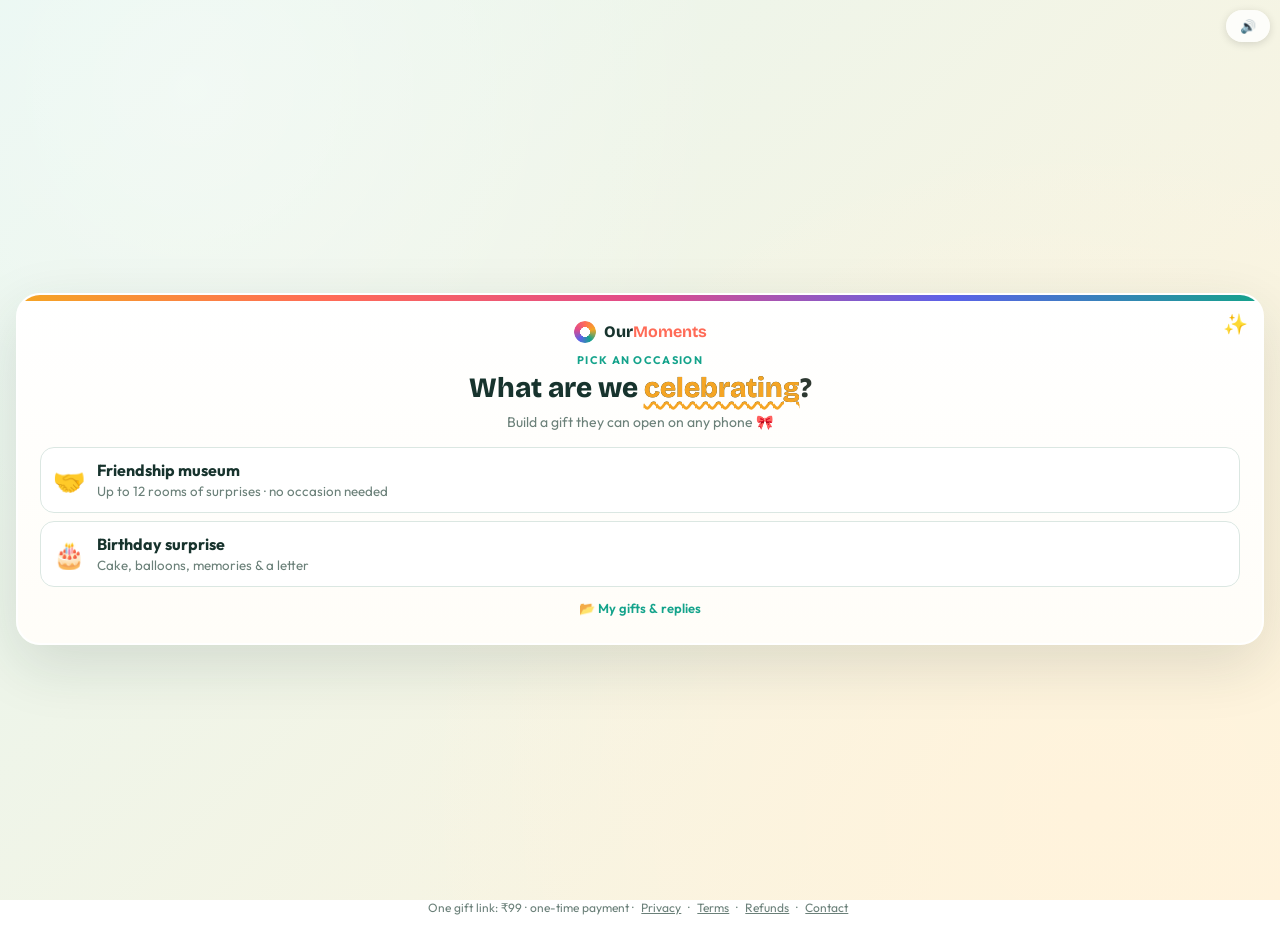
==== commit 51fd213f: "Add files via upload" ====
--- a/index.html
+++ b/index.html
@@ -1316,19 +1316,21 @@
 
 /* ---------- referral program: a "Refer & earn" button on the first screen, a referral box at the finale; people sign up on refer.html; admin verifies and pays by UPI ---------- */
 const REF_DAYS=30;
-let REFSET={on:true,reward:20,min:20,every:false};   // replaced by the admin's settings (settings/refer)
+const REFERRAL_ENABLED=false;   // referral rewards are switched off on the public site
+let REFSET={on:false,reward:20,min:20,every:false};   // replaced by the admin's settings (settings/refer)
 const rKey=n=>{let r='';try{const a=new Uint8Array(n);crypto.getRandomValues(a);r=Array.from(a,b=>(b%36).toString(36)).join('')}catch(e){while(r.length<n)r+=Math.random().toString(36).slice(2);r=r.slice(0,n)}return r};
 // the account of the person using this browser (made on refer.html; shared with wallet.html through localStorage)
 const acct=()=>{try{const a=JSON.parse(localStorage.getItem('om_acct')||'null');return a&&a.uid&&a.rcode?a:null}catch(e){return null}};
 const refRec=()=>{try{const r=JSON.parse(localStorage.getItem('om_sref')||'null');return r&&r.c&&Date.now()-r.t<REF_DAYS*864e5?r:null}catch(e){return null}};
 // the referral that should be credited for a gift made in this browser ('' = none). You can't refer yourself.
-const refCode=()=>{const r=refRec();if(!r||REFSET.on===false)return '';const a=acct();if(a&&a.rcode===r.c)return '';if(r.used&&!REFSET.every)return '';return r.c};
+const refCode=()=>{if(!REFERRAL_ENABLED)return '';const r=refRec();if(!r||REFSET.on===false)return '';const a=acct();if(a&&a.rcode===r.c)return '';if(r.used&&!REFSET.every)return '';return r.c};
 const siteDir=()=>location.href.split('#')[0].split('?')[0].replace(/[^/]*$/,'');
 const refLinkOf=rc=>siteDir()+'index.html#ref='+rc;
 const referUrl=()=>siteDir()+'refer.html';
 const walletUrl=()=>siteDir()+'wallet.html';
 // someone opened a referral link: remember who invited them (the first referrer wins, for 30 days)
 async function captureRef(code){
+  if(!REFERRAL_ENABLED)return;
   try{
     if(!CONFIG.DB||refRec())return;
     const rr=await fb('GET','referrers/'+code);if(!rr||!rr.name)return;
@@ -1336,13 +1338,14 @@
   }catch(e){}
 }
 function refChip(){
+  if(!REFERRAL_ENABLED)return;
   const r=refRec();if(!r||!r.n||REFSET.on===false||document.querySelector('.refbar'))return;
   const b=document.createElement('div');b.className='refbar';b.textContent='🎁 Invited by '+r.n;document.body.appendChild(b);
 }
 // the small "Refer & earn" button, shown only while someone is building a gift (not while a gift is being opened)
 function refreshRefPill(){
   let p=$('#refpill');
-  if(!CONFIG.DB||REFSET.on===false||V){if(p)p.style.display='none';return}
+  if(!REFERRAL_ENABLED||!CONFIG.DB||REFSET.on===false||V){if(p)p.style.display='none';return}
   if(!p){p=document.createElement('a');p.id='refpill';p.className='fix';p.textContent='💰 Refer & earn';document.body.appendChild(p)}
   p.href=referUrl();p.style.display='block';
 }
@@ -1350,7 +1353,7 @@
 // called right after a gift link is saved: counts as one referral for whoever invited this person
 async function recordReferral(giftCode){
   try{
-    if(!CONFIG.DB||S.refDone||!/^pay_[A-Za-z0-9]+$/.test(S.payId||''))return;
+    if(!REFERRAL_ENABLED||!CONFIG.DB||S.refDone||!/^pay_[A-Za-z0-9]+$/.test(S.payId||''))return;
     const rc=refCode();if(!rc)return;
     if(!(await fb('GET','referrers/'+rc)))return;                                // the referrer must still exist
     S.refDone=1;
@@ -1362,10 +1365,10 @@
   }catch(e){}
 }
 function referBoxHtml(){
-  return CONFIG.DB?`<div class="refer" id="refer" style="display:none"><b>💰 Earn ₹<span class="rw">20</span> for every friend who makes a gift</b><small>Sign up free, share your link, and earn ₹<span class="rw">20</span> each time a friend pays and creates a gift with it. Withdraw to UPI from ₹<span id="rf-min">20</span>.</small><div id="rf-out"></div></div>`:'';
+  return REFERRAL_ENABLED&&CONFIG.DB?`<div class="refer" id="refer" style="display:none"><b>💰 Earn ₹<span class="rw">20</span> for every friend who makes a gift</b><small>Sign up free, share your link, and earn ₹<span class="rw">20</span> each time a friend pays and creates a gift with it. Withdraw to UPI from ₹<span id="rf-min">20</span>.</small><div id="rf-out"></div></div>`:'';
 }
 async function bindRefer(){
-  const box=$('#refer');if(!box)return;
+  const box=$('#refer');if(!REFERRAL_ENABLED||!box)return;
   try{const st=await fb('GET','settings/refer');if(st&&typeof st=='object')Object.assign(REFSET,st)}catch(e){}
   if(REFSET.on===false||!$('#refer'))return;
   box.querySelectorAll('.rw').forEach(e=>e.textContent=REFSET.reward);$('#rf-min').textContent=REFSET.min;box.style.display='';
@@ -1401,7 +1404,7 @@
     shell.innerHTML='<div class="card"><h1>Loading… 🎁</h1></div>';
     try{const st=await Promise.race([fb('GET','settings'),new Promise(r=>setTimeout(()=>r(null),1200))]);
       if(st){
-        if(+st.price>0)CONFIG.PRICE_INR=+st.price;CONFIG.PAUSED=!!st.paused;CONFIG.FREE=!!st.free;if(st.refer&&typeof st.refer=='object')Object.assign(REFSET,st.refer);
+        if(+st.price>0)CONFIG.PRICE_INR=+st.price;CONFIG.PAUSED=!!st.paused;CONFIG.FREE=!!st.free;if(REFERRAL_ENABLED&&st.refer&&typeof st.refer=='object')Object.assign(REFSET,st.refer);
         if(st.steps&&typeof st.steps=='object'){ST=Object.assign(JSON.parse(JSON.stringify(ST_DEFAULT)),st.steps);ST.songs=Object.assign({},ST_DEFAULT.songs,st.steps.songs||{});ST.fsongs=Object.assign({},ST_DEFAULT.fsongs,st.steps.fsongs||{})}
       }}catch(e){}
     if(!apiOn())await adminCheck();
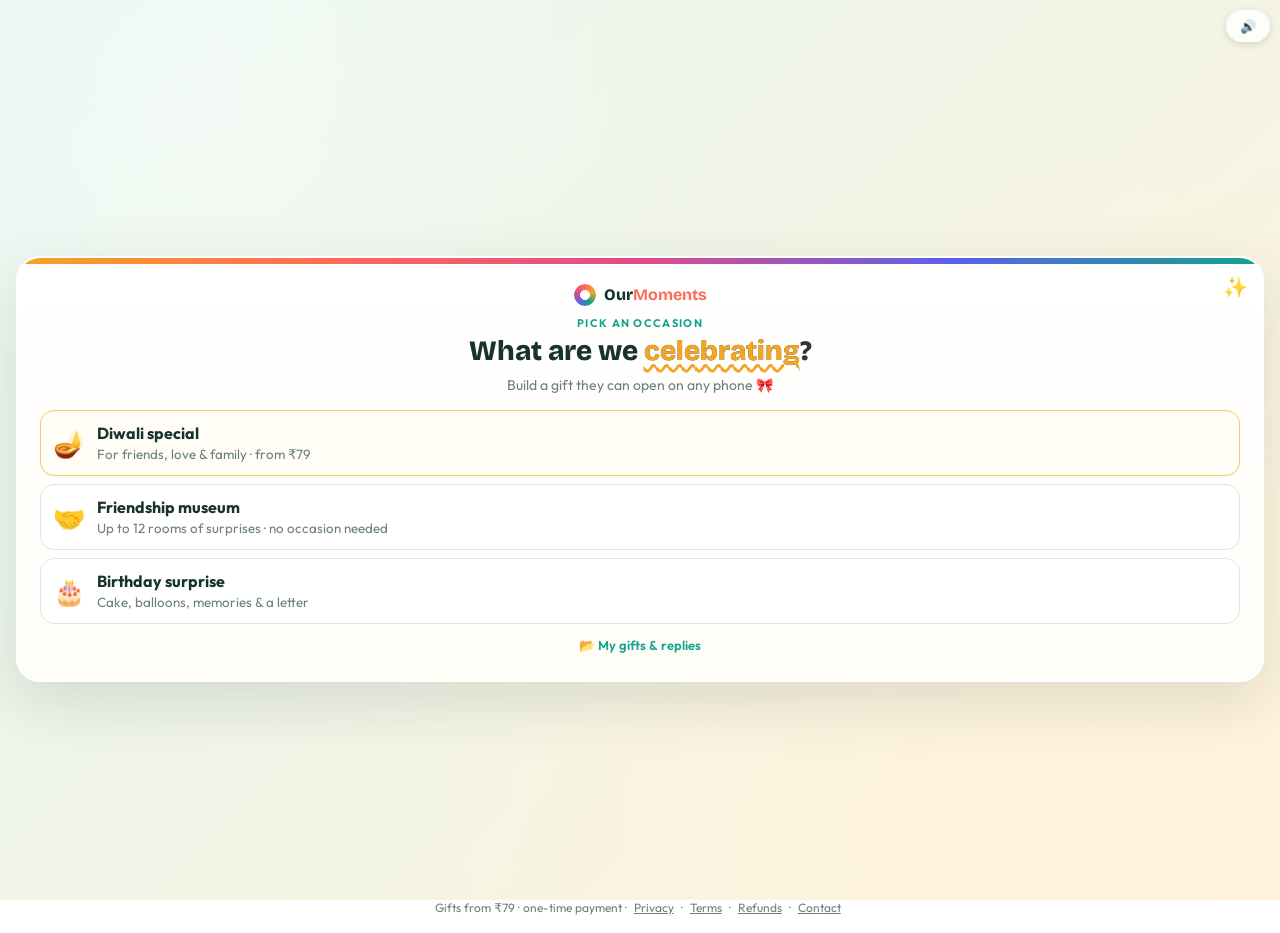
==== commit be9bb448: "Add files via upload" ====
--- a/index.html
+++ b/index.html
@@ -1,1426 +1,1749 @@
-<!doctype html>
-<html lang="en">
-<head>
-<meta charset="utf-8">
-<meta name="viewport" content="width=device-width,initial-scale=1">
-<title>Friendship Museum</title>
-<meta property="og:title" content="A little surprise, made just for you 🎁"><meta property="og:description" content="Open it to see what someone special made for you."><meta property="og:type" content="website"><meta name="twitter:card" content="summary">
-<link href="https://fonts.googleapis.com/css2?family=Bricolage+Grotesque:opsz,wght@12..96,600;12..96,700;12..96,800&family=Shantell+Sans:wght@400;600;700&family=Outfit:wght@400;500;600;700;800&display=swap" rel="stylesheet">
-<script src="https://checkout.razorpay.com/v1/checkout.js"></script>
-<style>
-:root{--a:#F5A524;--b:#FF6B57;--c:#14A38B;--d:#5B62E8;--e:#E14B8A;--ink:#17332d;--bg1:#e6f6f0;--bg2:#fff3dc;--card:#fff;--acc:#F5A524;--acc2:#FF6B57;--mut:#6b8079}
-[data-vibe=calm]{--bg1:#e4eefb;--bg2:#e6f6f0;--acc:#5B62E8;--acc2:#14A38B}
-[data-vibe=roast]{--bg1:#ffe6e0;--bg2:#fff0d6;--acc:#FF6B57;--acc2:#E14B8A}
-[data-vibe=ride]{--bg1:#e9e4fb;--bg2:#dff4ee;--acc:#14A38B;--acc2:#5B62E8}
-*{box-sizing:border-box;margin:0}
-body{font-family:Outfit,system-ui,sans-serif;color:var(--ink);min-height:100vh;background:linear-gradient(135deg,var(--bg1),var(--bg2));overflow-x:hidden}
-#bg{position:fixed;inset:0;pointer-events:none;overflow:hidden;z-index:0}
-.thread{position:absolute;bottom:-12vh;border-radius:4px;opacity:.55;animation:rise linear infinite}
-@keyframes rise{to{transform:translateY(-125vh) rotate(40deg)}}
-.shell{position:relative;z-index:1;min-height:100vh;display:flex;align-items:center;justify-content:center;padding:54px 16px 16px}
-.card{background:var(--card);border-radius:24px;box-shadow:0 20px 60px #17332d22;width:100%;max-width:460px;padding:26px 22px;animation:pop .35s ease}
-@keyframes pop{from{opacity:0;transform:translateY(14px) scale(.98)}}
-.brand{display:flex;align-items:center;gap:8px;justify-content:center;margin-bottom:10px}
-.knot{width:22px;height:22px;border-radius:50%;background:conic-gradient(var(--b),var(--a),var(--c),var(--d),var(--e),var(--b));-webkit-mask:radial-gradient(circle 5px,transparent 98%,#000 100%);mask:radial-gradient(circle 5px,transparent 98%,#000 100%)}
-.bn{font-weight:800;font-family:'Bricolage Grotesque'}.bn b{color:var(--acc2)}
-.tag{background:#fff0cc;color:#b36b00;font-size:11px;font-weight:700;padding:3px 9px;border-radius:99px;text-transform:uppercase;letter-spacing:.05em}
-.dots{display:flex;gap:5px;margin:8px 0 16px}.dot{flex:1;height:4px;border-radius:9px;background:#e3ece8}.dot.on{background:var(--acc)}
-.chip{display:inline-block;background:#fff0cc;border-radius:99px;padding:5px 12px;font-size:12px;font-weight:600;margin-bottom:10px}
-.eyebrow{font-size:11px;letter-spacing:.12em;text-transform:uppercase;color:var(--c);font-weight:700;text-align:center;margin-bottom:6px}
-h1{font-family:'Bricolage Grotesque';font-size:28px;line-height:1.1;text-align:center;font-weight:800}
-h1 em{font-style:normal;color:var(--acc);text-decoration:underline wavy var(--acc);text-underline-offset:5px}
-.sub{text-align:center;color:var(--mut);margin:10px 0 16px;font-size:14px}
-label{display:block;font-weight:600;font-size:13px;margin:12px 0 5px}label small{font-weight:400;color:var(--mut)}
-input[type=text],input[type=email],input[type=password],select,textarea{width:100%;font:inherit;padding:12px 14px;border:1.5px solid #dbe7e2;border-radius:12px;background:#f8fbfa;color:var(--ink)}
-textarea{min-height:130px;resize:vertical}input:focus,textarea:focus,select:focus{outline:2px solid var(--acc);border-color:transparent}
-.duo{display:flex;gap:8px}
-.btn{width:100%;font:inherit;font-weight:700;border:0;border-radius:14px;padding:14px;color:#fff;background:linear-gradient(90deg,var(--acc),var(--acc2));cursor:pointer;margin-top:16px;transition:.15s}
-.btn:hover{transform:translateY(-1px)}.btn:disabled{opacity:.4;cursor:not-allowed;transform:none}
-.btn.ghost{background:#eef5f2;color:var(--ink)}.row{display:flex;gap:8px}.row .btn{margin-top:16px}.row .btn.ghost{width:56px;flex:none}
-.hint{text-align:center;font-size:12px;color:var(--mut);margin-top:10px}
-.tiles{display:grid;grid-template-columns:1fr 1fr 1fr;gap:8px;margin-top:6px}
-.tile,.opt,.pill{font:inherit;border:1.5px solid #dbe7e2;background:#fff;border-radius:14px;cursor:pointer;color:var(--ink);transition:.15s}
-.tile{padding:14px 4px;display:flex;flex-direction:column;align-items:center;gap:4px;font-weight:600;font-size:13px}.tile span:first-child{font-size:24px}
-.tile.on,.opt.on,.pill.on{border-color:var(--acc);background:#fff7e6;box-shadow:0 0 0 2px var(--acc) inset}
-.opt{display:flex;gap:12px;align-items:center;width:100%;text-align:left;padding:12px;margin-bottom:8px}.opt .em{font-size:26px}.opt b{display:block}.opt small{color:var(--mut)}
-.pill{padding:9px 13px;margin:0 6px 8px 0;font-size:13.5px}
-.photos{display:grid;grid-template-columns:1fr 1fr;gap:10px;margin-top:12px}
-.ph{border-radius:14px;border:1.5px solid #dbe7e2;padding:6px;font-size:12px}.ph img{width:100%;aspect-ratio:1;object-fit:cover;border-radius:10px}.ph input{margin-top:5px;padding:7px 9px;font-size:12px}
-.ph button{font:inherit;font-size:12px;margin-top:5px;width:100%;border:0;border-radius:8px;padding:5px;background:#eef5f2;cursor:pointer}.ph button.on{background:var(--acc);color:#fff}
-.drop{display:block;border:2px dashed #c4d8d1;border-radius:16px;text-align:center;padding:22px 10px;cursor:pointer;color:var(--mut);font-size:14px}
-.stamps{display:flex;gap:8px;flex-wrap:wrap}.stamps .pill{font-size:22px;padding:6px 12px;margin:0}
-.count{text-align:right;font-size:12px;color:var(--mut)}
-.badge{position:fixed;top:10px;left:50%;transform:translateX(-50%);z-index:5;background:var(--ink);color:#fff;font-size:11px;font-weight:700;padding:4px 12px;border-radius:99px;letter-spacing:.1em;display:none}
-.fix{position:fixed;top:10px;z-index:6;font:inherit;font-weight:600;font-size:13px;border:0;background:#ffffffcc;backdrop-filter:blur(6px);border-radius:99px;padding:8px 14px;cursor:pointer;box-shadow:0 2px 8px #0002}
-#back{left:10px;display:none}#mute{right:10px}
-.hidden{display:none!important}
-
-/* museum */
-.museum{width:100%;max-width:480px;position:relative}
-.pill-room{text-align:center;margin-bottom:10px;font-size:12px;font-weight:700;letter-spacing:.1em;text-transform:uppercase;color:var(--ink)}
-.pill-room i{display:flex;gap:4px;margin-top:6px;justify-content:center}.pill-room i s{width:20px;height:4px;border-radius:9px;background:#00000018}.pill-room i s.on{background:var(--acc2)}
-.room{background:#fff;border-radius:24px;box-shadow:0 20px 60px #17332d22;padding:28px 22px;text-align:center;animation:pop .4s ease;min-height:420px;display:flex;flex-direction:column;justify-content:center;align-items:center;gap:14px}
-.room h2{font-family:'Bricolage Grotesque';font-size:27px;line-height:1.15}.room p{color:var(--mut);font-size:15px}
-.door{width:150px;height:220px;border-radius:80px 80px 6px 6px;background:linear-gradient(var(--acc),var(--acc2));position:relative;cursor:pointer;box-shadow:inset 0 0 0 8px #ffffff55;transition:.1s;user-select:none}
-.door::after{content:"";position:absolute;right:20px;top:110px;width:14px;height:14px;border-radius:50%;background:#fff}
-.door.k{animation:knock .25s}@keyframes knock{30%{transform:rotate(-2deg) scale(.98)}60%{transform:rotate(2deg)}}
-.door.open{transform:perspective(500px) rotateY(-70deg);transform-origin:left;opacity:.4;transition:.8s}
-.odo{display:flex;gap:4px;justify-content:center}.odo span{background:var(--ink);color:#fff;font-family:'Bricolage Grotesque';font-weight:800;font-size:34px;padding:6px 10px;border-radius:10px}
-.note{background:#fff7e6;border:2px dashed var(--acc);border-radius:16px;padding:16px;font-family:'Shantell Sans';font-size:17px;width:100%;animation:pop .35s;transform:rotate(-1deg)}.note:nth-child(even){transform:rotate(1.2deg)}
-.notes{display:flex;flex-direction:column;gap:10px;width:100%}
-.frame{width:100%;max-width:300px;aspect-ratio:1;border:10px solid #8a5a2b;border-radius:6px;background:#fffdf7;box-shadow:0 8px 20px #0003;overflow:hidden;display:flex;align-items:center;justify-content:center;font-size:70px}
-.frame img{width:100%;height:100%;object-fit:cover}
-.cap{font-family:'Shantell Sans';font-size:17px;color:var(--ink);min-height:26px}
-.nav{display:flex;gap:10px;align-items:center}.nav button{font:inherit;border:0;background:#eef5f2;width:42px;height:42px;border-radius:50%;cursor:pointer;font-size:18px}
-.pz{display:grid;gap:3px;width:100%;max-width:300px;aspect-ratio:1;background:var(--ink);padding:3px;border-radius:10px}
-.pz div{background-size:var(--sz);cursor:pointer;border-radius:3px;display:flex;align-items:center;justify-content:center;font-size:26px;font-weight:800;color:#fff}.pz div.sel{outline:4px solid var(--a);z-index:2}
-.env{width:260px;height:170px;background:#f7d9a6;border-radius:8px;position:relative;cursor:pointer;box-shadow:0 10px 24px #0003}
-.env::before{content:"";position:absolute;inset:0;background:linear-gradient(to bottom right,transparent 49.5%,#e4b878 50%) top/100% 55% no-repeat,linear-gradient(to bottom left,transparent 49.5%,#e4b878 50%) top/100% 55% no-repeat;border-radius:8px}
-.seal{position:absolute;left:50%;top:48%;transform:translate(-50%,-50%);width:58px;height:58px;border-radius:50%;background:var(--b);display:flex;align-items:center;justify-content:center;font-size:28px;box-shadow:0 3px 8px #0005;transition:.4s}
-.env.broken .seal{transform:translate(-50%,-50%) scale(0);opacity:0}
-.letter{background:#fffdf5;border-radius:14px;padding:18px;font-family:'Shantell Sans';font-size:16.5px;line-height:1.55;text-align:left;white-space:pre-wrap;width:100%;border:1px solid #f0e3c4;box-shadow:0 4px 14px #0001}
-.rule{display:flex;gap:10px;align-items:center;text-align:left;padding:12px;border:1.5px solid #dbe7e2;border-radius:12px;width:100%;cursor:pointer;font-weight:500;background:#fff;font:inherit}
-.rule .bx{width:24px;height:24px;border-radius:7px;border:2px solid #b8cbc4;flex:none;display:flex;align-items:center;justify-content:center;color:#fff;font-size:15px}.rule.on{background:#effaf6;border-color:var(--c)}.rule.on .bx{background:var(--c);border-color:var(--c)}
-canvas.sig{width:100%;height:150px;background:#fff;border:2px dashed #b8cbc4;border-radius:12px;touch-action:none}
-.cert{border:3px double var(--acc);border-radius:16px;padding:18px;width:100%;background:#fffdf7}
-.cert big{font-family:'Bricolage Grotesque';font-size:22px;font-weight:800;display:block;margin:6px 0}
-.stats{display:flex;gap:8px;justify-content:center;margin-top:10px}.stats div{background:#f2f8f6;padding:8px 12px;border-radius:10px;font-size:12px}.stats b{display:block;font-size:18px}
-.confetti{position:fixed;top:-20px;font-size:22px;animation:fall linear forwards;z-index:9;pointer-events:none}@keyframes fall{to{transform:translateY(110vh) rotate(500deg)}}
-.share{width:100%;font:inherit;font-size:12px;padding:10px;border:1.5px solid #dbe7e2;border-radius:10px}
-
-/* ---- v2 design ---- */
-body{background:radial-gradient(circle at 15% 10%,#fff6 0,transparent 40%),radial-gradient(circle at 85% 90%,var(--bg2) 0,transparent 50%),linear-gradient(135deg,var(--bg1),var(--bg2));background-attachment:fixed}
-.fl{position:absolute;bottom:-10vh;font-size:26px;opacity:.7;animation:rise linear infinite;filter:drop-shadow(0 3px 4px #0002)}
-.card,.room{border:2px solid #fff;background:linear-gradient(#fff,#fffdf8);position:relative;overflow:hidden}
-.card::before,.room::before{content:"";position:absolute;left:0;right:0;top:0;height:6px;background:linear-gradient(90deg,var(--a),var(--b),var(--e),var(--d),var(--c))}
-.card::after{content:"✨";position:absolute;right:14px;top:16px;font-size:20px;animation:tw 2s infinite}
-@keyframes tw{50%{transform:scale(1.3) rotate(15deg);opacity:.6}}
-h1,.room h2{background:linear-gradient(90deg,var(--ink),var(--ink) 60%,var(--acc2));-webkit-background-clip:text;background-clip:text;-webkit-text-fill-color:transparent}
-h1 em{-webkit-text-fill-color:var(--acc)}
-.btn{box-shadow:0 6px 0 #0002,0 10px 18px #0001;position:relative;overflow:hidden}
-.btn:active{transform:translateY(4px);box-shadow:0 2px 0 #0002}
-.btn::after{content:"";position:absolute;top:0;left:-60%;width:40%;height:100%;background:linear-gradient(90deg,transparent,#fff7,transparent);transform:skewX(-20deg);animation:shine 3s infinite}
-@keyframes shine{to{left:130%}}
-.btn.ghost::after{display:none}
-.tile:hover,.opt:hover,.pill:hover{transform:translateY(-2px) rotate(-1deg)}
-.tile span:first-child{font-size:30px;animation:bob 3s ease-in-out infinite}
-@keyframes bob{50%{transform:translateY(-4px)}}
-.rico{font-size:54px;animation:bob 2.5s ease-in-out infinite;filter:drop-shadow(0 6px 6px #0002)}
-.note::before{content:"📌";position:absolute;margin:-26px 0 0 -8px}.note{position:relative;margin-top:12px}
-.frame{position:relative}.frame::after{content:"🌟";position:absolute;right:-6px;top:-8px;font-size:22px}
-.cert{background:repeating-linear-gradient(45deg,#fffdf7,#fffdf7 12px,#fff8e6 12px,#fff8e6 24px)}
-.reply textarea{min-height:70px;margin-top:8px}
-.dash{width:100%;max-width:640px;background:#fff;border-radius:22px;padding:22px;box-shadow:0 20px 60px #17332d22}
-.dash table{width:100%;border-collapse:collapse;font-size:13px;margin:8px 0 14px}.dash td,.dash th{border-bottom:1px solid #e3ece8;padding:7px 5px;text-align:left;vertical-align:top}
-.dash .tools{display:flex;gap:8px;flex-wrap:wrap}.dash .tools .btn{margin:0;width:auto;padding:10px 14px;font-size:13px}
-.bill{border:2px dashed var(--acc);border-radius:16px;padding:14px 16px;background:#fffdf7;margin-bottom:6px}
-.bill-h{display:flex;justify-content:space-between;gap:10px;font-size:15px;border-bottom:1px solid #f0e3c4;padding-bottom:10px;margin-bottom:8px}.bill-h b:last-child{font-family:'Bricolage Grotesque';font-size:22px;color:var(--acc2)}
-.bill ul{list-style:none;padding:0;font-size:14px;display:grid;gap:6px}
-.lg{position:relative;z-index:1;text-align:center;font-size:12px;color:var(--mut);padding:0 12px 18px}.lg a{color:var(--mut);margin:0 4px}
-[data-vibe=bday]{--bg1:#ffe3ee;--bg2:#fff1d6;--acc:#E14B8A;--acc2:#F5A524}
-.balrow{display:flex;gap:8px;align-items:center;margin-bottom:8px}.balrow input{flex:1}.balrow small{color:var(--mut);font-size:11px;width:38px;text-align:right}
-.cake{position:relative;width:210px;height:190px;margin:10px auto 0;--ck1:#5a3321;--ck2:#7b4a30;--ck3:#3a2014}
-.cake[data-cake=straw]{--ck1:#ff9fb5;--ck2:#ffc2d1;--ck3:#fff}.cake[data-cake=van]{--ck1:#f3d38a;--ck2:#fae6b1;--ck3:#fffaf0}
-.cake .l1{position:absolute;bottom:0;left:0;right:0;height:78px;border-radius:16px;background:var(--ck1);box-shadow:0 10px 18px #0003}
-.cake .l2{position:absolute;bottom:70px;left:26px;right:26px;height:58px;border-radius:14px;background:var(--ck2)}
-.cake .ic{position:absolute;bottom:116px;left:22px;right:22px;height:16px;border-radius:12px;background:var(--ck3)}
-.candle{position:absolute;bottom:128px;left:50%;width:12px;height:42px;margin-left:-6px;background:repeating-linear-gradient(45deg,#fff,#fff 6px,var(--b) 6px,var(--b) 12px);border-radius:3px;cursor:pointer}
-.candle::before{content:"";position:absolute;inset:-14px -22px}
-.flame{display:none;position:absolute;top:-26px;left:50%;margin-left:-8px;width:16px;height:25px;border-radius:50% 50% 50% 50%/62% 62% 38% 38%;background:radial-gradient(#fff 10%,#ffd23f 50%,#ff8c1a);animation:flk .15s infinite alternate;box-shadow:0 0 18px 6px #ffb34766}
-.lit .flame{display:block}@keyframes flk{to{transform:scale(1.1,.9) rotate(4deg)}}
-.sliced{font-size:120px;animation:pop .4s}
-.bals{display:flex;flex-wrap:wrap;gap:14px;justify-content:center;padding:6px 0 12px}
-.bal{position:relative;width:62px;height:76px;border-radius:50% 50% 48% 48%;cursor:pointer;animation:flt 3s ease-in-out infinite;box-shadow:inset -8px -10px 0 #0002,0 6px 10px #0002;display:flex;align-items:center;justify-content:center;font-size:32px}
-.bal::after{content:"";position:absolute;bottom:-26px;left:50%;width:2px;height:26px;background:#0003}
-.bal.pop{background:none!important;box-shadow:none;animation:none}.bal.pop::after{display:none}
-@keyframes flt{50%{transform:translateY(-10px) rotate(2deg)}}
-.lights{display:flex;gap:10px;justify-content:center;width:100%;border-top:2px solid #0003;padding-top:2px;margin-top:-6px}
-.lights i{width:11px;height:15px;border-radius:50%;background:var(--a);animation:glow 1.6s infinite alternate}.lights i:nth-child(3n){background:var(--b);animation-delay:.3s}.lights i:nth-child(3n+1){background:var(--e);animation-delay:.7s}
-@keyframes glow{from{opacity:.35}to{opacity:1;box-shadow:0 0 12px currentColor}}
-.mm{display:grid;grid-template-columns:repeat(4,1fr);gap:8px;width:100%;max-width:320px;margin:4px auto}
-.mc{aspect-ratio:1;border:0;border-radius:14px;background:linear-gradient(135deg,var(--acc),var(--acc2));font-size:30px;cursor:pointer;color:#fff;box-shadow:0 4px 0 #0002;display:flex;align-items:center;justify-content:center;transition:transform .15s}
-.mc:active{transform:scale(.94)}.mc .mb{display:none}.mc.up .mf,.mc.ok .mf{display:none}.mc.up .mb,.mc.ok .mb{display:inline}
-.mc.up{background:#fff7e6;box-shadow:0 0 0 2px var(--acc) inset}.mc.ok{background:#effaf6;box-shadow:0 0 0 2px var(--c) inset;animation:pop .3s}
-
-/* ---- birthday v3: party environment ---- */
-#bdenv{position:fixed;inset:0;pointer-events:none;overflow:hidden;z-index:0;display:none}
-body.bd-env #bdenv{display:block}body.bd-env #bg{display:none}
-body.bd-env{background:radial-gradient(circle at 12% 8%,#fff8 0,#0000 38%),radial-gradient(circle at 88% 92%,#ffe08a99 0,#0000 45%),linear-gradient(135deg,#ffd6e8,#fff0d1 55%,#ffe9a8);background-attachment:fixed}
-body.bd-env .shell{padding-top:64px}
-.bunting{position:absolute;top:0;left:0;right:0;height:60px;display:flex;justify-content:space-around;border-top:3px solid #ffffffaa}
-.bunting i{width:0;height:0;border-left:22px solid #0000;border-right:22px solid #0000;border-top:44px solid var(--c);margin-top:-2px;filter:drop-shadow(0 3px 2px #0002);transform-origin:50% 0;animation:swing 3s ease-in-out infinite alternate}
-.bunting i:nth-child(even){animation-delay:-1.2s}@keyframes swing{from{transform:rotate(-5deg)}to{transform:rotate(5deg)}}
-.bb{position:absolute;bottom:-16vh;width:46px;height:58px;border-radius:50% 50% 48% 48%;background:radial-gradient(circle at 30% 26%,#fffa 0,#fff0 26%),var(--c);box-shadow:inset -6px -8px 0 #0002;animation:riseb linear infinite;opacity:.85}
-.bb::after{content:"";position:absolute;bottom:-24px;left:50%;width:2px;height:24px;background:#0003}
-@keyframes riseb{50%{transform:translate(20px,-62vh)}to{transform:translate(-8px,-128vh)}}
-.cf{position:absolute;top:-6vh;width:9px;height:14px;border-radius:2px;background:var(--c);opacity:.85;animation:fallc linear infinite}
-@keyframes fallc{to{transform:translateY(112vh) rotate(560deg)}}
-body.bd-env .room,body.bd-env .card{border:2px solid #fff;box-shadow:0 18px 50px #e14b8a33}
-/* ---- new cake + candles ---- */
-.cake2{position:relative;width:260px;height:250px;margin:6px auto 0;--ck1:#5a3321;--ck2:#7b4a30;--ck3:#3a2014;transition:filter .4s}
-.cake2[data-cake=straw]{--ck1:#ff9fb5;--ck2:#ffc2d1;--ck3:#fff}.cake2[data-cake=van]{--ck1:#f3d38a;--ck2:#fae6b1;--ck3:#fffaf0}
-.cake2.glow{filter:drop-shadow(0 0 26px #ffb3478f)}
-.cake2 .plate{position:absolute;bottom:0;left:-10px;right:-10px;height:16px;border-radius:50%;background:linear-gradient(#fff,#d6dbe2);box-shadow:0 8px 14px #0003}
-.cake2 .t1,.cake2 .t2{position:absolute;background:var(--ck1);overflow:hidden;box-shadow:inset 0 -10px 0 #0002}
-.cake2 .t1{bottom:10px;left:6px;right:6px;height:90px;border-radius:16px 16px 12px 12px}
-.cake2 .t2{bottom:94px;left:46px;right:46px;height:68px;border-radius:14px;background:var(--ck2)}
-.cake2 .t1::before,.cake2 .t2::before{content:"";position:absolute;left:0;right:0;top:0;height:30px;background:radial-gradient(circle at 14px 24px,var(--ck3) 12px,#0000 13px) 0 0/28px 30px repeat-x,linear-gradient(var(--ck3),var(--ck3)) 0 0/100% 16px no-repeat}
-.cake2 .t1::after{content:"";position:absolute;inset:36px 0 0;background:radial-gradient(circle,#ff6b57 2px,#0000 3px) 6px 4px/34px 22px,radial-gradient(circle,#ffd166 2px,#0000 3px) 20px 14px/34px 22px,radial-gradient(circle,#4cc9f0 2px,#0000 3px) 30px 6px/34px 22px}
-.cdrow{position:absolute;bottom:158px;left:30px;right:30px;display:flex;justify-content:center;align-items:flex-end;gap:5px;z-index:2}
-.cd{--h:46px;position:relative;width:15px;height:var(--h);border-radius:4px 4px 2px 2px;cursor:pointer;flex:none}
-.cd::before{content:"";position:absolute;inset:-26px -9px 0}
-.cd:not(.num)::after{content:"";position:absolute;left:50%;top:-6px;width:2px;height:7px;margin-left:-1px;background:#3b2f2f;border-radius:1px}
-.cd.s1{background:repeating-linear-gradient(45deg,#fff,#fff 6px,#ff6b57 6px,#ff6b57 12px)}
-.cd.s2{--h:54px;background:repeating-linear-gradient(-35deg,#5b62e8,#5b62e8 5px,#d3d6ff 5px,#d3d6ff 10px)}
-.cd.s3{--h:50px;background:linear-gradient(90deg,#ff9fc8,#e14b8a 60%,#c23b78)}
-.cd.num{--h:62px;width:36px;display:flex;align-items:flex-end;justify-content:center;border-radius:0}
-.cd.num span{font:800 58px/0.82 'Bricolage Grotesque',sans-serif;background:linear-gradient(135deg,#fff3b0,#ffb703 55%,#fb8500);-webkit-background-clip:text;background-clip:text;color:transparent;-webkit-text-stroke:2px #fff;filter:drop-shadow(0 3px 0 #b45f0655)}
-.fm{display:none;position:absolute;left:50%;top:-32px;width:18px;height:30px;margin-left:-9px;transform-origin:50% 100%;animation:flk .17s infinite alternate;pointer-events:none}
-.cd.num .fm{top:-26px}
-.fm::before{content:"";position:absolute;inset:0;border-radius:50% 50% 50% 50%/62% 62% 38% 38%;background:radial-gradient(ellipse at 50% 70%,#fff6b0 12%,#ffd23f 45%,#ff8c1a 80%);box-shadow:0 0 24px 10px #ffb34766,0 0 54px 22px #ff8c1a2e}
-.fm::after{content:"";position:absolute;left:50%;bottom:3px;width:6px;height:13px;margin-left:-3px;border-radius:50%;background:radial-gradient(#fff 20%,#8ad8ff 90%);opacity:.9}
-.cd.on .fm{display:block}
-.cd.on{animation:melt 25s linear forwards}.cd.num.on{animation:meltn 25s linear forwards;transform-origin:50% 100%}
-@keyframes melt{to{height:calc(var(--h) - 14px)}}@keyframes meltn{to{transform:scaleY(.86)}}
-@keyframes flk{from{transform:scale(1,1) rotate(-3deg)}to{transform:scale(1.1,.9) rotate(4deg)}}
-.sm{position:absolute;left:50%;top:-22px;width:10px;height:10px;border-radius:50%;background:#8d8d9aaa;filter:blur(3px);animation:smk 1.7s ease-out forwards;pointer-events:none}
-@keyframes smk{to{transform:translate(10px,-54px) scale(2.8);opacity:0}}
-/* ---- scratch cards + the hand that shows how ---- */
-.frame{position:relative}
-.scratch{position:absolute;inset:0;width:100%;height:100%;touch-action:none;cursor:crosshair;transition:opacity .45s;border-radius:2px}
-.scratch.gone{opacity:0;pointer-events:none}
-.hand{position:absolute;left:20%;top:44%;font-size:48px;line-height:1;pointer-events:none;filter:drop-shadow(0 5px 4px #0005);animation:hscr 1.7s ease-in-out infinite;z-index:3}
-@keyframes hscr{0%{transform:translate(0,0) rotate(-14deg)}50%{transform:translate(120px,22px) rotate(10deg)}100%{transform:translate(0,0) rotate(-14deg)}}
-/* ---- photo cards in the game ---- */
-.mc{overflow:hidden;padding:0}.mc .mb.ph{width:100%;height:100%;background-size:cover;background-position:center}
-.mc.up .mb.ph,.mc.ok .mb.ph{display:block}
-.admbar{position:fixed;left:50%;bottom:10px;transform:translateX(-50%);z-index:30;background:#17332d;color:#fff;padding:8px 14px;border-radius:99px;font-size:12px;font-weight:600;display:flex;gap:10px;align-items:center;box-shadow:0 6px 20px #0004;white-space:nowrap;max-width:96vw}
-.admbar button{border:0;border-radius:99px;padding:5px 10px;font:inherit;font-size:11px;cursor:pointer;background:#ffffff26;color:#fff}
-
-/* ---- friendship v2: vibe backdrops ---- */
-#fenv{position:fixed;inset:0;pointer-events:none;overflow:hidden;z-index:0;display:none}
-body.fr-env #fenv{display:block}body.fr-env #bg{display:none}
-#fenv::before{content:"";position:absolute;left:50%;top:-12%;width:95vmin;height:95vmin;transform:translateX(-50%);background:radial-gradient(circle,#ffffffaa 0,#fff0 62%)}
-body.fr-chaos{background:linear-gradient(135deg,#ffd6e8,#fff0d1 50%,#d3f1ff) fixed}
-body.fr-calm{background:linear-gradient(160deg,#1c2a52,#3b4f86 55%,#6f86b8) fixed}
-body.fr-roast{background:linear-gradient(180deg,#3a1022,#7a1f2b 55%,#ff7a45) fixed}
-body.fr-ride{background:linear-gradient(135deg,#1f2a5a,#3b2f8f 55%,#13a38b) fixed}
-body.fr-calm .pill-room,body.fr-roast .pill-room,body.fr-ride .pill-room,body.fr-calm .lg,body.fr-calm .lg a,body.fr-roast .lg,body.fr-roast .lg a,body.fr-ride .lg,body.fr-ride .lg a{color:#eef1ff}
-body.fr-calm .pill-room i s,body.fr-roast .pill-room i s,body.fr-ride .pill-room i s{background:#ffffff33}
-body.fr-calm .pill-room i s.on,body.fr-roast .pill-room i s.on,body.fr-ride .pill-room i s.on{background:var(--acc2)}
-body.fr-env .room,body.fr-env .card{border:2px solid #ffffffcc;box-shadow:0 24px 70px #0003}
-.fe-e{position:absolute;bottom:-10vh;font-size:28px;font-weight:400;animation:riseb linear infinite;opacity:.9;filter:drop-shadow(0 3px 4px #0003)}
-.fe-c{position:absolute;top:-6vh;width:9px;height:14px;border-radius:2px;background:var(--c);opacity:.85;animation:fallc linear infinite}
-.fe-s{position:absolute;width:calc(var(--z)*2px);height:calc(var(--z)*2px);border-radius:50%;background:#fff;animation:twk 3s ease-in-out infinite alternate}
-@keyframes twk{from{opacity:.15;transform:scale(.7)}to{opacity:1;transform:scale(1.3)}}
-.fe-f{position:absolute;width:6px;height:6px;border-radius:50%;background:#ffe9a3;box-shadow:0 0 12px 5px #ffe08a99;animation:drift ease-in-out infinite alternate}
-@keyframes drift{0%{transform:translate(0,0);opacity:.2}50%{opacity:1}100%{transform:translate(60px,-90px);opacity:.3}}
-.fe-m{position:absolute;bottom:-4vh;width:calc(var(--z)*3px);height:calc(var(--z)*3px);border-radius:50%;background:radial-gradient(#fff3b0,#ff8a3d);box-shadow:0 0 10px 3px #ff8a3d99;animation:ember linear infinite}
-@keyframes ember{0%{transform:translate(0,0);opacity:0}15%{opacity:1}100%{transform:translate(30px,-112vh);opacity:0}}
-.fe-l{position:absolute;top:-30vh;width:3px;height:30vh;background:linear-gradient(#fff0,#9fd8ffcc,#fff0);transform:rotate(18deg);animation:streak linear infinite}
-@keyframes streak{to{transform:translate(45vw,150vh) rotate(18deg)}}
-/* ---- friendship v2: new rooms ---- */
-.who{color:var(--mut);font-size:13px;margin:2px 0 8px}
-.btn.s{padding:7px 12px;font-size:13px;margin-top:6px;width:auto}
-.meter{width:100%;max-width:300px}.mbar{height:14px;border-radius:99px;background:#e3ece8;overflow:hidden}
-.mbar i{display:block;height:100%;width:0;background:linear-gradient(90deg,var(--a),var(--b),var(--e));border-radius:99px;box-shadow:0 0 12px var(--a)}
-.meter small{display:block;margin-top:6px;font-weight:700;color:var(--ink)}
-.tl{position:relative;width:100%;text-align:left;padding-left:24px;max-height:320px;overflow:auto}
-.tl::before{content:"";position:absolute;left:8px;top:4px;bottom:4px;width:3px;background:linear-gradient(var(--a),var(--e));border-radius:3px}
-.tli{position:relative;margin:0 0 12px;padding:10px 12px;background:#fff7e6;border-radius:12px;animation:pop .4s;display:flex;flex-direction:column}
-.tli::before{content:"";position:absolute;left:-23px;top:14px;width:13px;height:13px;border-radius:50%;background:var(--acc2);border:3px solid #fff;box-shadow:0 0 0 2px var(--acc2)}
-.tli b{font-family:'Bricolage Grotesque';font-size:15px;color:var(--acc2)}.tli span{font-family:'Shantell Sans';font-size:15px}
-.wall{display:grid;grid-template-columns:1fr 1fr;gap:14px;width:100%;max-width:340px;margin:6px auto}
-.pol{border:0;background:#fff;padding:8px 8px 6px;border-radius:4px;box-shadow:0 8px 18px #0003,0 0 0 1px #0001;transform:rotate(var(--r));cursor:pointer;display:flex;flex-direction:column;gap:6px;transition:transform .25s;font:inherit}
-.pol:hover{transform:rotate(0) scale(1.03)}
-.pimg{position:relative;display:block;aspect-ratio:1;overflow:hidden;background:#222}
-.pimg img{width:100%;height:100%;object-fit:cover;filter:blur(14px) grayscale(1) brightness(1.25);transform:scale(1.15);transition:filter 1.4s ease,transform 1.4s ease}
-.pol:not(.dev) .pimg::after{content:"✨ tap to develop";position:absolute;inset:0;display:flex;align-items:center;justify-content:center;color:#fff;font:700 13px Outfit,sans-serif;text-shadow:0 2px 6px #000a}
-.pol.dev .pimg img{filter:none;transform:none}
-.pcap{font-family:'Shantell Sans',cursive;font-size:13px;min-height:18px;color:var(--ink);opacity:0;transition:opacity .8s .6s}.pol.dev .pcap{opacity:1}
-.qno{font-size:12px;letter-spacing:.1em;text-transform:uppercase;color:var(--c);font-weight:700}
-.qq{font-family:'Bricolage Grotesque',sans-serif;font-size:21px;margin:6px 0 12px}
-.qopts{display:grid;gap:8px}
-.qo{font:inherit;font-weight:600;padding:13px;border:2px solid #dbe7e2;background:#fff;border-radius:14px;cursor:pointer;transition:.15s;color:var(--ink)}
-.qo:hover{transform:translateY(-2px)}.qo.good{background:#dff6ef;border-color:#14a38b}.qo.bad{background:#fde8e8;border-color:#d64545;animation:shake .35s}
-@keyframes shake{25%{transform:translateX(-6px)}75%{transform:translateX(6px)}}
-.qf{min-height:22px;font-weight:700;margin-top:10px;color:var(--ink)}.qres{padding:8px 0}.qres b{font-family:'Bricolage Grotesque',sans-serif;font-size:56px}
-.awl{display:grid;gap:10px;width:100%}
-.award{position:relative;padding:14px;border-radius:16px;background:linear-gradient(135deg,#fff7d6,#ffe9a8);border:2px solid #f5c542;display:flex;flex-direction:column;align-items:center;animation:pop .45s;overflow:hidden}
-.award::after{content:"";position:absolute;top:0;left:-60%;width:40%;height:100%;background:linear-gradient(90deg,#fff0,#fff9,#fff0);transform:skewX(-20deg);animation:shine 2.4s infinite}
-.trophy{font-size:40px;filter:drop-shadow(0 4px 4px #0003)}.award small{color:#a86a00;font-weight:700;letter-spacing:.08em;text-transform:uppercase;font-size:11px}.award b{font-family:'Bricolage Grotesque',sans-serif;font-size:19px;color:var(--ink)}
-/* builder: bonus rooms */
-.bx2{border:1.5px dashed var(--acc);border-radius:16px;padding:12px 14px;margin:10px 0;background:#fffdf7}.bx2 h3{font-family:'Bricolage Grotesque',sans-serif;font-size:18px}
-.qb{border:1.5px solid #e3ece8;border-radius:12px;padding:10px;margin:8px 0;display:grid;gap:6px;background:#fff}
-.qrow{display:flex;gap:8px;align-items:center;margin:0;font-weight:400}.qrow input[type=radio]{width:20px;height:20px;flex:none;accent-color:#14A38B;margin:0}.qrow input[type=text]{flex:1}
-.srow{display:flex;gap:6px;margin:6px 0;align-items:center;min-width:0}.srow input{min-width:0}.srow input:first-child{flex:0 0 34%;width:auto}.srow input:nth-child(2){flex:1;width:auto}.srow .btn{margin:0;flex:none}
-.card,.room,.bx2,.qb{min-width:0;max-width:100%}.duo input{min-width:0}.qrow input[type=text]{min-width:0;width:auto}
-#acct{left:10px;display:none}
-#refpill{left:10px;display:none;text-decoration:none;color:var(--ink);font-size:12.5px;padding:7px 12px}
-#acct[style*="block"]~#refpill{left:112px}
-[hidden]{display:none!important}
-.lnk{background:none;border:0;color:#0f8a74;font:inherit;font-weight:700;cursor:pointer;padding:0;text-decoration:underline}
-.aerr{color:#d64545;font-size:13px;min-height:18px;margin:8px 0 0;text-align:center}
-.wbox{background:linear-gradient(135deg,var(--acc),var(--acc2));color:#fff;border-radius:18px;padding:16px 18px;margin:8px 0;display:flex;flex-direction:column;gap:2px;text-align:left}
-.wbox b{font-family:'Bricolage Grotesque',sans-serif;font-size:38px;line-height:1.1}.wbox small{opacity:.92;font-weight:600}.wbox span{font-size:13px;opacity:.95}
-.h3{font-family:'Bricolage Grotesque',sans-serif;font-size:17px;margin:18px 0 6px}
-.li{display:flex;gap:10px;align-items:center;padding:9px 0;border-bottom:1px solid #eef2f0}.li>span:first-child{font-size:20px}.li>span:nth-child(2){flex:1;min-width:0}
-.li b{display:block;font-size:14px;overflow:hidden;text-overflow:ellipsis}.li small{display:block;color:var(--mut);font-size:12px;font-weight:400}.li .amt{flex:none;color:var(--c)}.li .amt.neg{color:#d64545}
-.wdm{display:flex;gap:6px;margin-bottom:6px}.wdm .pill{margin:0}
-.sw2{display:flex;gap:10px;align-items:flex-start;padding:10px;border:1.5px dashed var(--acc);border-radius:14px;background:#fffdf7;margin:8px 0;cursor:pointer;text-align:left;font-weight:400}
-.sw2 input{width:20px;height:20px;margin-top:2px;accent-color:#14A38B;flex:none}.sw2 b{display:block}.sw2 small{display:block;color:var(--mut);font-weight:400;font-size:12px}
-.acc .row .btn.ghost{width:auto;flex:1}.acc .bx2{text-align:left}.acc .bx2 .stats{display:flex;gap:8px;margin-top:10px}.acc .bx2 .stats div{flex:1}
-.rcvbar{position:fixed;left:50%;bottom:10px;transform:translateX(-50%);z-index:40;background:#17332d;color:#fff;border-radius:16px;padding:10px 12px;font-size:13px;display:flex;gap:8px;align-items:center;flex-wrap:wrap;max-width:94vw}
-.rcvbar input{flex:1;min-width:160px;padding:7px;border-radius:8px;border:0;font:inherit;font-size:12px}.rcvbar button{border:0;border-radius:8px;padding:7px 12px;font:inherit;cursor:pointer}
-.refer{border:2px dashed var(--acc);border-radius:16px;padding:14px;background:#fffdf7;margin:12px 0;width:100%;text-align:left;color:var(--ink)}
-.refer>b{display:block;font-family:'Bricolage Grotesque',sans-serif;font-size:17px}.refer>small{display:block;color:var(--mut);margin:4px 0 2px;line-height:1.45}
-.refer .row{display:flex;gap:8px}.refer .row .btn{margin-top:10px;width:auto;flex:1 1 auto}.refer .row .btn.ghost{flex:0 0 auto;width:auto;padding:14px 18px}
-.refbar{position:fixed;left:50%;bottom:52px;transform:translateX(-50%);z-index:29;background:#fff;color:#17332d;padding:7px 14px;border-radius:99px;font-size:12px;font-weight:700;box-shadow:0 6px 18px #0003;white-space:nowrap}
-.dlink{display:block;text-align:center;margin-top:12px;font-size:13px;font-weight:600;color:var(--c);cursor:pointer;background:none;border:0;font-family:inherit;width:100%}
-</style>
-</head>
-<body>
-<div id="bg"></div>
-<button class="fix" id="back">← Back</button>
-<button class="fix" id="mute" aria-label="Toggle sound">🔊</button>
-<button class="fix" id="acct" aria-label="Account">👤 Log in</button>
-<div class="badge" id="badge">PREVIEW</div>
-<div class="shell" id="shell"></div>
-<footer class="lg"><span id="lg-price"></span><a href="site/privacy.html">Privacy</a> · <a href="site/terms.html">Terms</a> · <a href="site/refund.html">Refunds</a> · <a href="site/contact.html">Contact</a></footer>
-
-<script>
-(()=>{
-const $=(s,r=document)=>r.querySelector(s);
-const esc=s=>String(s).replace(/[&<>"]/g,c=>({'&':'&amp;','<':'&lt;','>':'&gt;','"':'&quot;'}[c]));
-const shell=$('#shell');
-const BASE_TITLE=document.title;
-const KINDS=[['bestie','💛','Bestie'],['child','🧒','Childhood'],['college','🎓','College crew'],['work','💼','Work bestie'],['sib','🏠','Sibling-coded'],['online','🌐','Online friend']];
-const VIBES=[['chaos','🤪','Chaotic & loud','Screaming, memes, zero volume control'],['calm','🌱','Calm & deep','3am talks and comfortable silences'],['roast','😈','Roast first, love later','Insults are our love language'],['ride','🛡️','Ride or die','One call and I am already there']];
-const NOTES=['You never let me spiral alone','You laugh at my worst jokes','You show up. Every single time.','You know all my stories','You tell me when I am being an idiot','You have seen me at my worst','You are my emergency contact','You make boring days fun'];
-const RULES=['Reply to my texts within one business week','Never let me leave the house in that shirt','Show up when it matters, without being asked','Keep every secret, forever, no exceptions','Split the last slice, always','Answer the phone at 3am at least once a year','Roast me in private, defend me in public'];
-const SEALS=['💛','🤝','⭐','🔥','♾️'],STICKERS=['🤗','🥳','🥹','😎','😻'];
-const MONTHS=['January','February','March','April','May','June','July','August','September','October','November','December'];
-const KIND_LINE={bestie:'best friend',child:'oldest friend',college:'college partner-in-crime',work:'work bestie',sib:'sibling in all but blood',online:'favourite person on the internet'};
-
-let S={type:'',game:true,song:'bday',quiz:[],story:[],awards:[],fsong:'calm',age:'',bm:'',bd:'',cake:'choc',balloons:['','','','',''],step:1,name:'',from:'',kind:'bestie',sm:'',sy:'',vibe:'chaos',notes:[],photos:[],pz:0,grid:3,msg:'',seal:'💛',sticker:'🤗',rules:[]};
-let V=null; // view state
-let muted=false,actx=null;
-
-/* ---------- background threads ---------- */
-const cols=['#F5A524','#FF6B57','#14A38B','#5B62E8','#E14B8A','#93C93C'];
-$('#bg').innerHTML=Array.from({length:10},(_,i)=>`<span class="thread" style="width:${10+Math.random()*20}px;height:${3+Math.random()*2}px;left:${Math.random()*100}%;background:${cols[i%6]};animation-duration:${24+Math.random()*10}s;animation-delay:-${Math.random()*25}s"></span>`).join('');
-
-$('#bg').insertAdjacentHTML('beforeend',['💛','🎈','🧸','🍕','🎶','📸','🌈','🤝','🍦','⭐','🎁','🦋'].map((e,i)=>`<span class="fl" style="left:${4+i*8}%;animation-duration:${20+(i*3)%14}s;animation-delay:-${(i*5)%22}s">${e}</span>`).join(''));
-
-/* ---------- storage ----------
-   Gifts and replies are always kept in this browser (localStorage).
-   DB = your Firebase Realtime Database URL, e.g. 'https://my-museum-default-rtdb.firebaseio.com'  (no trailing slash).
-   With DB set you get short links and replies from friends' phones. Leave '' to use long links only. */
-/* PAYMENT: paste your Razorpay *Key ID* (starts with rzp_test_ or rzp_live_). Never put the Key Secret in this file.
-   PRICE_INR is the price in rupees. Leave RZP_KEY '' to skip payment (links are free). */
-/* PRETTY: false -> links look like  yoursite/#c=sam-k3j9x   |   true -> yoursite/sam-k3j9x  (needs 404.html uploaded next to index.html) */
-/* ACCOUNTS + WALLET + REFERRALS: API = your server address (from worker/README.md), FIREBASE_KEY = your Firebase Web API key.
-   Leave both '' to keep the simple version without accounts. */
-const CONFIG={API:'',FIREBASE_KEY:'',PRETTY:false,RZP_KEY:'rzp_live_Tni4szqEX4QpvN',PRICE_INR:99,DB:'https://friend-museum-default-rtdb.firebaseio.com/',KEY_GIFTS:'om_gifts',KEY_REPLIES:'om_replies'};
-/* Admin-controlled switches for each builder step (loaded from the database; these are the defaults). */
-const ST_DEFAULT={friend:true,bday:true,f_kind:true,f_vibe:true,f_photos:true,f_maxPhotos:4,f_puzzle:true,f_msg:true,f_rules:true,f_quiz:true,f_story:true,f_awards:true,b_balloons:true,b_photos:true,b_maxPhotos:5,b_letter:true,b_game:'choose',songs:{bday:true,box:true,pop:true,dance:true,none:true},fsongs:{calm:true,pop:true,lofi:true,box:true,none:true}};
-let ST=JSON.parse(JSON.stringify(ST_DEFAULT));
-// Is payment required right now? Not in free mode, and not for a signed-in admin.
-const payOn=()=>!!((CONFIG.API&&CONFIG.FIREBASE_KEY)||(CONFIG.RZP_KEY&&!CONFIG.FREE&&!CONFIG.ADMIN));
-const stepOff=(type,n)=>type=='bday'?((n==3&&!ST.b_balloons)||(n==4&&!ST.b_photos)||(n==5&&!ST.b_letter)):((n==2&&!ST.f_kind)||(n==3&&!ST.f_vibe)||(n==4&&!ST.f_photos)||(n==5&&!ST.f_msg)||(n==6&&!ST.f_rules)||(n==7&&!(ST.f_quiz||ST.f_story||ST.f_awards)));
-const stepMove=(n,dir)=>{const last=S.type=='bday'?6:8;let k=n+dir;while(k>1&&k<last&&stepOff(S.type,k))k+=dir;return Math.min(Math.max(k,1),last+1)};
-const allowedSongs=()=>SONGS.filter(x=>ST.songs[x[0]]!==false);
-const dbGet=k=>{try{return JSON.parse(localStorage.getItem(k)||'[]')}catch(e){return[]}};
-const dbAdd=(k,o)=>{try{const a=dbGet(k);a.push(o);localStorage.setItem(k,JSON.stringify(a))}catch(e){}};
-// Firebase Realtime Database REST call. Resolves with the JSON, rejects if the request fails.
-async function fb(method,path,body){
-  if(!CONFIG.DB)throw new Error('DB is not set');
-  const r=await fetch(CONFIG.DB.replace(/\/+$/,'')+'/'+path+'.json',{method,body:body===undefined?undefined:JSON.stringify(body)});
-  if(!r.ok)throw new Error('Database said '+r.status+(r.status==401?' (check the Rules tab)':''));
-  return r.json();
-}
-async function loadGift(code){try{const g=await fb('GET','gifts/'+encodeURIComponent(code));return g&&g.name?g:null}catch(e){return null}}
-const uid=()=>Math.random().toString(36).slice(2,9);
-
-/* ---------- sound ---------- */
-function beep(f=520,d=.12,t='sine',v=.08){if(muted)return;try{actx=actx||new(window.AudioContext||window.webkitAudioContext)();if(actx.state=='suspended')actx.resume();const o=actx.createOscillator(),g=actx.createGain();o.type=t;o.frequency.value=f;g.gain.value=v;g.gain.exponentialRampToValueAtTime(.0001,actx.currentTime+d);o.connect(g).connect(actx.destination);o.start();o.stop(actx.currentTime+d)}catch(e){}}
-const chime=()=>[523,659,784,1047].forEach((f,i)=>setTimeout(()=>beep(f,.25),i*110));
-$('#mute').onclick=()=>{muted=!muted;$('#mute').textContent=muted?'🔇':'🔊';if(MUS.g)MUS.g.gain.value=muted?0:MUS_VOL};
-function confetti(n=40){const em=['🎉','💛','✨','🧡','💫','🎊'];for(let i=0;i<n;i++){const e=document.createElement('span');e.className='confetti';e.textContent=em[i%em.length];e.style.left=Math.random()*100+'vw';e.style.animationDuration=2+Math.random()*2.5+'s';document.body.appendChild(e);setTimeout(()=>e.remove(),5000)}}
-
-/* ---------- WIZARD ---------- */
-function wiz(){
-  document.title=BASE_TITLE;refreshAcctBtn();
-  if(!S.type){const on=[ST.friend&&'friend',ST.bday&&'bday'].filter(Boolean);if(on.length==1){S.type=on[0];S.step=1;S.vibe=on[0]=='bday'?'bday':'chaos'}else return chooser()}
-  if(S.type=='bday')return wizB();
-  setEnv(false);setFEnv(S.vibe||'chaos');
-  document.body.dataset.vibe=S.vibe;
-  $('#back').style.display='none';$('#badge').style.display='none';
-  const n=S.step;
-  if(MUS.preview&&n!=3){musicStop();MUS.preview=false}
-  const FS=allowedFSongs();if(FS.length&&!FS.some(x=>x[0]==S.fsong))S.fsong=FS[0][0];
-  const dots=Array.from({length:payOn()?9:8},(_,i)=>`<span class="dot ${i<n?'on':''}"></span>`).join('');
-  const nav=(next,label='Next →',ok=true)=>`<div class="row"><button class="btn ghost" data-act="prev">←</button><button class="btn" data-act="${next}" ${ok?'':'disabled'}>${label}</button></div>`;
-  let h='';
-  if(n==1)h=`<span class="chip">🚪 No occasion needed · send it any day</span><p class="eyebrow">Not a card · an interactive museum</p><h1>Build your best friend a <em>museum</em>.</h1><p class="sub">You’re about to make someone’s day unforgettable 🎀</p>
-  <label>Who is this for?</label><input type="text" id="f-name" maxlength="40" placeholder="Your friend’s name" value="${esc(S.name)}">
-  <label>And what’s your name?</label><input type="text" id="f-from" maxlength="40" placeholder="Your name" value="${esc(S.from)}">
-  <button class="btn" id="go1" data-act="next" ${S.name&&S.from?'':'disabled'}>Start building →</button><p class="hint">Takes about 4 minutes · works on any phone</p>${ST.friend&&ST.bday?'<button class="dlink" data-act="type">🔄 Change occasion</button>':''}<button class="dlink" data-act="dash">📂 My gifts & replies</button>`;
-  if(n==2){const yrs=Array.from({length:50},(_,i)=>2026-i);h=`<p class="eyebrow">Step 2 · About them</p><h1>What kind of <em>friend</em> are they?</h1><p class="sub">Pick the one that fits <b>${esc(S.name)}</b> best.</p>
-  <div class="tiles">${KINDS.map(k=>`<button class="tile ${S.kind==k[0]?'on':''}" data-kind="${k[0]}"><span>${k[1]}</span><span>${k[2]}</span></button>`).join('')}</div>
-  <label>When did you two become friends? <small>— optional. We’ll count the days for them.</small></label>
-  <div class="duo"><select id="f-sm"><option value="">Month</option>${MONTHS.map((m,i)=>`<option value="${i+1}" ${S.sm==i+1?'selected':''}>${m}</option>`).join('')}</select><select id="f-sy"><option value="">Year</option>${yrs.map(y=>`<option ${S.sy==y?'selected':''}>${y}</option>`).join('')}</select></div>${nav('next')}`}
-  if(n==3)h=`<p class="eyebrow">Step 3 · Your vibe & little notes</p><h1>How are you two <em>together</em>?</h1><p class="sub">This sets the colours and the mood of the whole gift.</p>
-  ${VIBES.map(v=>`<button class="opt ${S.vibe==v[0]?'on':''}" data-vibe="${v[0]}"><span class="em">${v[1]}</span><span><b>${v[2]}</b><small>${v[3]}</small></span></button>`).join('')}
-  ${FS.length?`<label>Background music <small>— tap one to preview 🎧</small></label>${FS.map(x=>`<button class="opt ${(S.fsong||'calm')==x[0]?'on':''}" data-fsong="${x[0]}"><span class="em">${x[1]}</span><span><b>${x[2]}</b><small>${x[3]}</small></span></button>`).join('')}`:''}
-  <label>Now, why they matter to you — tap up to 5. <small>They open each note one by one.</small></label>
-  <div id="notes">${[...NOTES,...S.notes.filter(x=>!NOTES.includes(x))].map(x=>`<button class="pill ${S.notes.includes(x)?'on':''}" data-note="${esc(x)}">${esc(x)}</button>`).join('')}</div>
-  <div class="duo"><input type="text" id="f-cn" maxlength="80" placeholder="Write your own…"><button class="btn ghost" style="width:80px;margin:0" data-act="addnote">Add</button></div>${nav('next','Next →',S.notes.length>0)}`;
-  if(n==4)h=`<p class="eyebrow">Step 4 · Your photos</p><h1>Add your favourite <em>photos</em>.</h1><p class="sub">Up to ${ST.f_maxPhotos}. Each one gets a caption${ST.f_puzzle?' — and one of them turns into a puzzle they have to put back together':''}.</p>
-  <label class="drop"><input type="file" id="f-ph" accept="image/*" multiple hidden>📸 Tap to add photos<br><small>JPG or PNG · up to ${ST.f_maxPhotos} · we shrink them for you</small></label>
-  <div class="photos">${S.photos.map((p,i)=>`<div class="ph"><img src="${p.src}"><input type="text" data-cap="${i}" maxlength="60" placeholder="Caption" value="${esc(p.cap)}">${ST.f_puzzle?`<button data-pz="${i}" class="${S.pz==i?'on':''}">🧩 Puzzle</button>`:''}<button data-rm="${i}">Remove</button></div>`).join('')}</div>
-  ${ST.f_puzzle?`<label>How hard should the puzzle be?</label><div class="duo"><button class="opt ${S.grid==3?'on':''}" data-grid="3"><span class="em">🧩</span><span><b>Easy</b><small>9 pieces</small></span></button><button class="opt ${S.grid==4?'on':''}" data-grid="4"><span class="em">🧠</span><span><b>Hard</b><small>16 pieces</small></span></button></div>`:''}${nav('next')}`;
-  if(n==5)h=`<p class="eyebrow">Step 5 · Your message</p><h1>Write them a <em>message</em>.</h1><p class="sub">It arrives sealed inside an envelope, so they have to break the seal to read it. Say the thing you never say out loud.</p>
-  <textarea id="f-msg" maxlength="500" placeholder="Ten years and you still pick up on the first ring. I don't say it enough, so here it is in writing.">${esc(S.msg)}</textarea><div class="count"><span id="cnt">${S.msg.length}</span> / 500</div>
-  <label>Pick a stamp for the seal</label><div class="stamps">${SEALS.map(x=>`<button class="pill ${S.seal==x?'on':''}" data-seal="${x}">${x}</button>`).join('')}</div>
-  <label>Pick a sticker to go with it</label><div class="stamps">${STICKERS.map(x=>`<button class="pill ${S.sticker==x?'on':''}" data-stk="${x}">${x}</button>`).join('')}</div>${nav('next')}`;
-  if(n==6)h=`<p class="eyebrow">Step 6 · Your friendship rules</p><h1>Set your friendship <em>rules</em>.</h1><p class="sub">The promises you two already live by. At the end they tick each one and sign it with their finger.</p>
-  <label>Your rules — pick up to 5</label><div id="rules">${[...RULES,...S.rules.filter(x=>!RULES.includes(x))].map(x=>`<button class="pill ${S.rules.includes(x)?'on':''}" data-rule="${esc(x)}">${esc(x)}</button>`).join('')}</div>
-  <div class="duo"><input type="text" id="f-cr" maxlength="80" placeholder="Write your own rule…"><button class="btn ghost" style="width:80px;margin:0" data-act="addrule">Add</button></div>${nav('next','Next →',S.rules.length>0)}`;
-  if(n==7){const qOn=ST.f_quiz,sOn=ST.f_story,aOn=ST.f_awards;h=`<p class="eyebrow">Step 7 · Bonus rooms</p><h1>Make it <em>amazing</em> ✨</h1><p class="sub">All optional. Each one adds a brand-new room to the museum.</p>
-  ${qOn?`<div class="bx2"><h3>🧠 Friendship quiz</h3><p class="who">Ask up to 3 questions about you. They get a score at the end!</p>
-   ${S.quiz.map((q,i)=>`<div class="qb"><input type="text" data-q="${i}" maxlength="80" placeholder="e.g. Where did we first meet?" value="${esc(q.q)}">${[0,1,2].map(k=>`<label class="qrow"><input type="radio" name="qa${i}" data-qa="${i}" value="${k}" ${q.a==k?'checked':''}><input type="text" data-qo="${i}:${k}" maxlength="40" placeholder="Answer ${k+1}${k==0?' (tick the correct one)':''}" value="${esc(q.o[k])}"></label>`).join('')}<button class="btn ghost s" data-qdel="${i}">Remove question</button></div>`).join('')}
-   ${S.quiz.length<3?'<button class="btn ghost s" data-qadd="1">+ Add a question</button>':''}</div>`:''}
-  ${sOn?`<div class="bx2"><h3>📖 Our story</h3><p class="who">Up to 5 moments, in order. They appear one by one like a timeline.</p>
-   ${S.story.map((m,i)=>`<div class="srow"><input type="text" data-sw="${i}" maxlength="20" placeholder="When? e.g. Jun 2019" value="${esc(m.w)}"><input type="text" data-st="${i}" maxlength="90" placeholder="What happened?" value="${esc(m.t)}"><button class="btn ghost s" data-sdel="${i}" aria-label="Remove">✕</button></div>`).join('')}
-   ${S.story.length<5?'<button class="btn ghost s" data-sadd="1">+ Add a moment</button>':''}</div>`:''}
-  ${aOn?`<div class="bx2"><h3>🏆 Friendship awards</h3><p class="who">Give them up to 5 awards. They open an envelope for each one.</p>
-   <div id="awards">${[...AWARDS,...S.awards.filter(x=>!AWARDS.includes(x))].map(x=>`<button class="pill ${S.awards.includes(x)?'on':''}" data-award="${esc(x)}">${esc(x)}</button>`).join('')}</div>
-   <div class="duo"><input type="text" id="f-ca" maxlength="60" placeholder="Write your own award…"><button class="btn ghost" style="width:80px;margin:0" data-act="addaward">Add</button></div></div>`:''}
-  ${nav('next',(cleanQuiz(S.quiz).length||cleanStory(S.story).length||S.awards.length)?'Next →':'Skip for now')}`}
-  if(n==8)h=`<p class="eyebrow">Step 8 · Have a look</p><h1>It’s <em>ready</em>.</h1><p class="sub">Try it yourself first. This is exactly what they will see.</p><p style="text-align:center;font-weight:600">For ${esc(S.name)} · from ${esc(S.from)}</p>
-  <button class="btn" data-act="preview">👀 Take a look inside</button>${linkField()}<button class="btn ghost" data-act="link">${linkLabel()}</button><div id="out"></div><p class="hint">${linkHint()}</p><button class="btn ghost" data-act="prev">← Change something</button>`;
-  if(n==9)h=`<p class="eyebrow">Last step · Payment</p><h1>Almost <em>there</em> 🎁</h1><p class="sub">One-time payment · no account needed</p>
-  <div class="bill"><div class="bill-h"><span>🏛️ Friendship Museum for <b>${esc(S.name)}</b></span><b>₹${CONFIG.PRICE_INR}</b></div>
-  <ul><li>🏛️ ${fStages(fDraft()).length}-room interactive museum</li>${S.photos.length?`<li>📸 ${S.photos.length} photo${S.photos.length==1?'':'s'} on a polaroid wall${ST.f_puzzle?' + a puzzle':''}</li>`:''}${fDraft().quiz.length?`<li>🧠 ${fDraft().quiz.length}-question friendship quiz</li>`:''}${fDraft().story.length?`<li>📖 Your story as a timeline</li>`:''}${fDraft().awards.length?`<li>🏆 ${fDraft().awards.length} award${fDraft().awards.length==1?'':'s'} to open</li>`:''}${S.msg.trim()?'<li>💌 A sealed letter</li>':''}${S.rules.length?`<li>📜 ${S.rules.length} friendship rule${S.rules.length==1?'':'s'} to sign</li>`:''}<li>🎵 Background music</li><li>🎓 A certificate they can save</li><li>🔗 Your own shareable link</li><li>💬 Replies from ${esc(S.name)}</li></ul></div>
-  ${payBlock()}
-  <button class="btn ghost" data-act="prev">← Back</button>`;
-  shell.innerHTML=`<div class="card"><div class="brand"><span class="knot"></span><span class="bn">Our<b>Moments</b></span><span class="tag">Friendship</span></div><div class="dots">${dots}</div>${h}</div>`;
-  if(apiOn()&&n==9)loadQuote();
-}
-shell.addEventListener('input',e=>{
-  const t=e.target;
-  if(t.id=='f-name'||t.id=='f-from'){S.name=$('#f-name').value.trim();S.from=$('#f-from').value.trim();$('#go1').disabled=!(S.name&&S.from)}
-  if(t.id=='f-msg'){S.msg=t.value;$('#cnt').textContent=t.value.length}
-  if(t.dataset.cap!=null)S.photos[t.dataset.cap].cap=t.value;
-});
-shell.addEventListener('change',e=>{
-  const t=e.target;
-  if(t.id=='f-sm')S.sm=t.value;if(t.id=='f-sy')S.sy=t.value;
-  if(t.id=='f-ph')addPhotos([...t.files]);
-});
-shell.addEventListener('click',e=>{
-  const b=e.target.closest('button');if(!b||V)return;const d=b.dataset;
-  if(d.kind){S.kind=d.kind;wiz()}
-  else if(d.vibe){S.vibe=d.vibe;wiz()}
-  else if(d.note!=null){tog(S.notes,d.note,5);wiz()}
-  else if(d.rule!=null){tog(S.rules,d.rule,5);wiz()}
-  else if(d.seal){S.seal=d.seal;wiz()}
-  else if(d.stk){S.sticker=d.stk;wiz()}
-  else if(d.grid){S.grid=+d.grid;wiz()}
-  else if(d.pz!=null){S.pz=+d.pz;wiz()}
-  else if(d.rm!=null){S.photos.splice(+d.rm,1);S.pz=0;wiz()}
-  else if(d.act=='next'){S.step=stepMove(S.step,1);wiz()}
-  else if(d.act=='prev'){S.step=stepMove(S.step,-1);wiz()}
-  else if(d.act=='addnote'){const v=$('#f-cn').value.trim();if(v){if(!S.notes.includes(v)&&S.notes.length<5)S.notes.push(v);wiz()}}
-  else if(d.act=='addrule'){const v=$('#f-cr').value.trim();if(v){if(!S.rules.includes(v)&&S.rules.length<5)S.rules.push(v);wiz()}}
-  else if(d.act=='preview')startMuseum(S,true);
-  else if(d.act=='link'){if(apiOn()){if(S.code){showLink($('#out'),linkFor(S.code),true,'');return}if(!ME){AUTHRET='checkout';acctView('login');return}S.step=payStep();wiz();return}
-    if(CONFIG.PAUSED&&!S.payId&&!CONFIG.ADMIN){const o=$('#out');if(o)o.innerHTML='<p class="hint">⏸️ New gifts are paused for a little while. Please try again later.</p>';return}
-    if(payOn()&&!S.payId){S.step=S.type=='bday'?7:9;wiz()}else makeLink()}
-  else if(d.act=='type'){S.type='';wiz()}
-  else if(d.act=='pay'){apiOn()?payServer():pay()}
-  else if(d.act=='dash')dashboard();
-});
-async function dashboard(){
-  const gifts=dbGet(CONFIG.KEY_GIFTS);let reps=dbGet(CONFIG.KEY_REPLIES);
-  if(CONFIG.DB){ // replies from friends' phones are stored in your database under each gift's id
-    shell.innerHTML='<div class="card"><h1>Loading… 💌</h1></div>';
-    const got=[];
-    for(const g of gifts){try{const o=await fb('GET','replies/'+encodeURIComponent(g.id));if(o)got.push(...Object.values(o))}catch(e){}}
-    if(got.length)reps=got.sort((a,b)=>String(b.ts).localeCompare(String(a.ts)));
-  }
-  const f=s=>new Date(s).toLocaleString();
-  shell.innerHTML=`<div class="dash"><h1>📂 My gifts & replies</h1><p class="sub">${CONFIG.DB?'Gifts are listed from this browser; replies are loaded live from your database.':'Saved in this browser only. Set CONFIG.DB to collect replies from friends’ phones.'}</p>
-  <h3>🎁 Gifts created (${gifts.length})</h3><table><tr><th>For</th><th>From</th><th>Vibe</th><th>Created</th></tr>${gifts.map(g=>`<tr><td>${esc(g.name)}</td><td>${esc(g.from)}</td><td>${esc(g.vibe)}</td><td>${f(g.created)}</td></tr>`).join('')||'<tr><td colspan=4>None yet</td></tr>'}</table>
-  <h3>💌 Replies received (${reps.length})</h3><table><tr><th>Friend</th><th>Reply</th><th>Time · moves</th><th>When</th></tr>${reps.map(r=>`<tr><td>${esc(r.name)}</td><td>${esc(r.reply||'—')}</td><td>${r.elapsed}s · ${r.moves}</td><td>${f(r.ts)}</td></tr>`).join('')||'<tr><td colspan=4>None yet</td></tr>'}</table>
-  <div class="tools"><button class="btn" id="ej">⬇ Export JSON</button><button class="btn" id="ec">⬇ Export CSV</button><button class="btn ghost" id="cl">🗑 Clear all</button><button class="btn ghost" id="bk">← Back</button></div></div>`;
-  const dl=(n,t,m)=>{const a=document.createElement('a');a.href=URL.createObjectURL(new Blob([t],{type:m}));a.download=n;a.click()};
-  $('#ej').onclick=()=>dl('moments-data.json',JSON.stringify({gifts,replies:reps.map(({sig,...r})=>r)},null,2),'application/json');
-  $('#ec').onclick=()=>dl('moments-replies.csv','gift,friend,reply,seconds,moves,when\n'+reps.map(r=>[r.gid,r.name,r.reply||'',r.elapsed,r.moves,r.ts].map(v=>'"'+String(v).replace(/"/g,'""')+'"').join(',')).join('\n'),'text/csv');
-  $('#cl').onclick=()=>{if(confirm('Delete all saved gifts and replies from this browser?')){localStorage.removeItem(CONFIG.KEY_GIFTS);localStorage.removeItem(CONFIG.KEY_REPLIES);dashboard()}};
-  $('#bk').onclick=wiz;
-}
-function tog(a,v,max){const i=a.indexOf(v);if(i>=0)a.splice(i,1);else if(a.length<max)a.push(v)}
-function addPhotos(files){
-  files.slice(0,(S.type=='bday'?ST.b_maxPhotos:ST.f_maxPhotos)-S.photos.length).forEach(f=>{const r=new FileReader();r.onload=()=>{const im=new Image();im.onload=()=>{
-    const m=Math.min(im.width,im.height),c=document.createElement('canvas');c.width=c.height=400;
-    c.getContext('2d').drawImage(im,(im.width-m)/2,(im.height-m)/2,m,m,0,0,400,400);
-    S.photos.push({src:c.toDataURL('image/jpeg',.55),cap:''});wiz()};im.src=r.result};r.readAsDataURL(f)});
-}
-function pay(){
-  const st=$('#payst');
-  if(typeof Razorpay==='undefined'){st.textContent='Payment could not load. Check your internet and try again.';return}
-  try{
-    const rz=new Razorpay({
-      key:CONFIG.RZP_KEY,amount:Math.round(CONFIG.PRICE_INR*100),currency:'INR',
-      name:'OurMoments',description:(S.type=='bday'?'Birthday Surprise for ':'Friendship Museum for ')+S.name,theme:{color:'#F5A524'},
-      handler:r=>{S.payId=r.razorpay_payment_id;S.step=S.type=='bday'?6:8;wiz();makeLink()}, // paid: go back and create the link
-      modal:{ondismiss:()=>{st.textContent='Payment cancelled. You can try again.'}}
-    });
-    rz.on('payment.failed',e=>{st.textContent='Payment failed: '+((e.error&&e.error.description)||'please try again')});
-    rz.open();
-  }catch(e){st.textContent='Could not start payment: '+e.message}
-}
-/* ---------- accounts, wallet, referrals, paying through the server (needs worker/ deployed; see worker/README.md) ---------- */
-const apiOn=()=>!!(CONFIG.API&&CONFIG.FIREBASE_KEY);
-const AUTHMSG={EMAIL_EXISTS:'This email already has an account. Try logging in instead.',WEAK_PASSWORD:'That password is too weak. Use at least 8 characters.',INVALID_EMAIL:'That email address does not look right.',INVALID_LOGIN_CREDENTIALS:'Wrong email or password.',INVALID_PASSWORD:'Wrong email or password.',EMAIL_NOT_FOUND:'We could not find an account with that email.',USER_DISABLED:'This account has been disabled.',TOO_MANY_ATTEMPTS_TRY_LATER:'Too many attempts. Please wait a few minutes and try again.',OPERATION_NOT_ALLOWED:'Email sign-in is not switched on yet. Ask the site owner to enable it.',MISSING_PASSWORD:'Please enter your password.'};
-let ME=null;try{ME=JSON.parse(localStorage.getItem('om_user')||'null')}catch(e){}
-const saveMe=()=>{try{ME?localStorage.setItem('om_user',JSON.stringify(ME)):localStorage.removeItem('om_user')}catch(e){}};
-const firstName=()=>String((ME&&(ME.name||ME.email))||'').split(/[\s@]/)[0]||'Me';
-const money=n=>'₹'+(+n||0).toLocaleString('en-IN');
-const whenStr=t=>t?new Date(t).toLocaleDateString([],{day:'numeric',month:'short',year:'numeric'}):'';
-const savedRef=()=>{try{const o=JSON.parse(localStorage.getItem('om_ref')||'null');return o&&Date.now()-o.t<30*864e5?o.c:''}catch(e){return ''}};
-// a friend's invite link (?ref=CODE) is remembered for 30 days, until they sign up
-try{const rq=new URLSearchParams(location.search).get('ref');if(rq&&/^[A-Za-z0-9]{4,10}$/.test(rq)&&!savedRef())localStorage.setItem('om_ref',JSON.stringify({c:rq.toUpperCase(),t:Date.now()}))}catch(e){}
-let AUTHRET='',QUOTE=null;
-const reviewStep=()=>S.type=='bday'?6:8, payStep=()=>S.type=='bday'?7:9;
-const linkFor=code=>{const base=location.href.split('#')[0].split('?')[0];return CONFIG.PRETTY?base.replace(/[^/]*$/,'')+code:base+'#c='+code};
-async function idt(){   // a fresh login token (renewed quietly when it is getting old)
-  if(!ME)throw new Error('Please log in first.');
-  if(Date.now()-(ME.at||0)>50*60*1000){
-    const r=await fetch('https://securetoken.googleapis.com/v1/token?key='+CONFIG.FIREBASE_KEY,{method:'POST',headers:{'Content-Type':'application/x-www-form-urlencoded'},body:'grant_type=refresh_token&refresh_token='+encodeURIComponent(ME.refreshToken)});
-    if(!r.ok){ME=null;saveMe();refreshAcctBtn();throw new Error('Your session expired. Please log in again.')}
-    const j=await r.json();ME.idToken=j.id_token;ME.refreshToken=j.refresh_token;ME.at=Date.now();saveMe();
-  }
-  return ME.idToken;
-}
-async function authCall(ep,body){
-  const r=await fetch('https://identitytoolkit.googleapis.com/v1/accounts:'+ep+'?key='+CONFIG.FIREBASE_KEY,{method:'POST',headers:{'Content-Type':'application/json'},body:JSON.stringify(body)});
-  const j=await r.json().catch(()=>({}));
-  if(!r.ok){const m=(j.error&&j.error.message)||'',k=Object.keys(AUTHMSG).find(x=>m.startsWith(x));throw new Error(AUTHMSG[k]||'Something went wrong ('+(m||r.status)+').')}
-  return j;
-}
-async function api(path,body){
-  const t=await idt();
-  const r=await fetch(CONFIG.API.replace(/\/+$/,'')+path,{method:'POST',headers:{'Content-Type':'application/json',Authorization:'Bearer '+t},body:JSON.stringify(body||{})});
-  const j=await r.json().catch(()=>({}));
-  if(!r.ok)throw new Error(j.error||'Server error ('+r.status+')');
-  return j;
-}
-async function dbMy(path){const t=await idt(),r=await fetch(CONFIG.DB.replace(/\/+$/,'')+'/'+path+'.json?auth='+encodeURIComponent(t));if(!r.ok)throw new Error('Could not load your data ('+r.status+').');return r.json()}
-function refreshAcctBtn(){refreshRefPill();const b=$('#acct');if(!b)return;b.style.display=apiOn()&&!V?'block':'none';b.textContent=ME?'👤 '+firstName():'👤 Log in'}
-$('#acct').onclick=()=>{AUTHRET='';ME?acctView('home'):acctView('login')};
-
-/* --- login / sign-up / forgot password screens --- */
-let AEM='';
-const authCard=inner=>`<div class="card"><div class="brand"><span class="knot"></span><span class="bn">Our<b>Moments</b></span><span class="tag">Account</span></div>${inner}<button class="dlink" data-a="back">← Back</button></div>`;
-function acctView(tab,msg){
-  setEnv(false);setFEnv(false);document.title=BASE_TITLE;document.body.dataset.vibe='chaos';$('#back').style.display='none';$('#badge').style.display='none';
-  refreshAcctBtn();
-  if(tab=='home')return acctHome();
-  const err=`<p class="aerr" id="a-err">${esc(msg||'')}</p>`;
-  if(tab=='login')shell.innerHTML=authCard(`<h1>Welcome <em>back</em> 👋</h1><p class="sub">Log in to see your wallet, referrals and gifts.</p>
-    <label>Email</label><input type="email" id="a-email" autocomplete="email" value="${esc(AEM)}"><label>Password</label><input type="password" id="a-pass" autocomplete="current-password">
-    <button class="btn" data-a="login">Log in</button>${err}<p class="hint"><button class="lnk" data-a="toForgot">Forgot password?</button> · <button class="lnk" data-a="toSignup">Create a free account</button></p>`);
-  if(tab=='signup')shell.innerHTML=authCard(`<h1>Create your <em>account</em> 🎁</h1><p class="sub">Free. No OTP needed. Earn ${money(QUOTE?QUOTE.refAmount:20)} for every friend you invite.</p>
-    <label>Your name</label><input type="text" id="a-name" maxlength="40" autocomplete="name" placeholder="e.g. Rahul">
-    <label>Email</label><input type="email" id="a-email" autocomplete="email" value="${esc(AEM)}" placeholder="you@example.com">
-    <label>Password <small>— at least 8 characters</small></label><input type="password" id="a-pass" autocomplete="new-password">
-    <label>Referral code <small>— if a friend invited you (optional)</small></label><input type="text" id="a-ref" maxlength="10" value="${esc(savedRef())}" placeholder="e.g. K7M2QX" style="text-transform:uppercase">
-    <button class="btn" data-a="signup">Create account</button>${err}<p class="hint">By creating an account you agree to our <a href="site/terms.html" target="_blank">Terms</a> and <a href="site/privacy.html" target="_blank">Privacy Policy</a>.</p>
-    <p class="hint">Already have an account? <button class="lnk" data-a="toLogin">Log in</button></p>`);
-  if(tab=='forgot')shell.innerHTML=authCard(`<h1>Forgot your <em>password</em>? 🔑</h1><p class="sub">Enter your email and we will send you a link to choose a new password.</p>
-    <label>Email</label><input type="email" id="a-email" autocomplete="email" value="${esc(AEM)}"><button class="btn" data-a="sendreset">Send reset link</button>${err}
-    <p class="hint"><button class="lnk" data-a="toLogin">← Back to log in</button></p>`);
-}
-function afterAuth(){
-  refreshAcctBtn();recoverCheck();
-  if(AUTHRET=='checkout'&&S.type){AUTHRET='';S.step=payStep();wiz()}else{AUTHRET='';acctView('home')}
-}
-async function recoverCheck(){
-  if(!ME||!apiOn())return;
-  try{
-    let codes=[];
-    try{const p=JSON.parse(localStorage.getItem('om_pending')||'null');if(p){const r=await api('/api/complete',p);codes.push(r.code);localStorage.removeItem('om_pending')}}catch(e){}
-    const r=await api('/api/recover');codes=codes.concat(r.codes||[]);
-    if(codes.length)showRecovered(codes);
-  }catch(e){/* try again next time */}
-}
-function showRecovered(codes){
-  const old=$('.rcvbar');if(old)old.remove();
-  const b=document.createElement('div');b.className='rcvbar';
-  b.innerHTML='✅ Your payment went through. Here is your gift link:<input readonly value="'+esc(linkFor(codes[0]))+'"><button id="rcv-x">OK</button>';
-  document.body.appendChild(b);$('.rcvbar input').onclick=e=>e.target.select();$('#rcv-x').onclick=()=>b.remove();
-}
-
-/* --- the account page --- */
-const REFSTATUS={pending:['⏳','Waiting for their first purchase'],rewarding:['⏳','Processing'],rewarded:['✅','Reward earned'],rejected:['🚫','Not eligible'],capped:['🛑','Reward limit reached'],revoked:['↩️','Reward reversed'],error:['⚠️','Processing']};
-const LEDGERICON={referral:'🤝',spend:'🎁',withdraw:'💸',refund:'↩️',admin:'🛠️',revoke:'↩️'};
-async function acctHome(){
-  if(!ME)return acctView('login');
-  shell.innerHTML='<div class="card"><h1>Loading your account… ⏳</h1></div>';
-  try{
-    const prof=(await api('/api/register',{name:'',ref:savedRef()})).profile;
-    ME.name=prof.name;saveMe();refreshAcctBtn();
-    const uid=ME.uid;
-    const [q,led,refs,wds,gifts]=await Promise.all([api('/api/quote'),dbMy('ledger/'+uid),dbMy('referrals/'+uid),dbMy('withdrawals/'+uid),dbMy('usergifts/'+uid)]);
-    QUOTE=q;
-    const arr=o=>Object.entries(o||{}).map(([id,v])=>({id,...v})),sortT=(a,k='t')=>a.sort((x,y)=>(y[k]||0)-(x[k]||0));
-    const ledger=sortT(arr(led)).slice(0,25),referrals=sortT(arr(refs)),withdrawals=sortT(arr(wds)),mine=arr(gifts).sort((x,y)=>String(y.created).localeCompare(String(x.created)));
-    const rewarded=referrals.filter(r=>r.status=='rewarded'),earned=rewarded.reduce((s,r)=>s+(r.reward||0),0);
-    const refLink=location.href.split('#')[0].split('?')[0]+'?ref='+prof.refCode;
-    const pending=withdrawals.find(w=>w.status=='pending');
-    const share=encodeURIComponent('🎁 Make someone a beautiful online gift (friendship museum or birthday surprise) with OurMoments: '+refLink);
-    const wdForm=!q.wdOn?'<p class="hint">Withdrawals are switched off for now.</p>':pending?`<p class="hint">⏳ Your withdrawal of ${money(pending.amount)} is being processed. We aim to pay within ${q.wdHours} hours.</p>`
-      :q.balance<q.minWd?`<p class="hint">You can withdraw once your wallet has at least ${money(q.minWd)}. Your balance is ${money(q.balance)}.</p>`
-      :`<div class="wdm"><button class="pill on" data-a="wdm" data-m="upi" ${q.wdUpi?'':'hidden'}>UPI</button><button class="pill ${q.wdUpi?'':'on'}" data-a="wdm" data-m="bank" ${q.wdBank?'':'hidden'}>Bank transfer</button></div>
-         <div id="wd-upi" ${q.wdUpi?'':'hidden'}><label>UPI ID</label><input type="text" id="w-upi" maxlength="64" placeholder="name@bank" autocomplete="off"></div>
-         <div id="wd-bank" ${q.wdUpi?'hidden':''}><label>Account holder name</label><input type="text" id="w-holder" maxlength="60"><label>Account number</label><input type="text" inputmode="numeric" id="w-acc" maxlength="20"><label>IFSC code</label><input type="text" id="w-ifsc" maxlength="11" placeholder="HDFC0001234" style="text-transform:uppercase"><label>Bank name <small>(optional)</small></label><input type="text" id="w-bank" maxlength="40"></div>
-         <label>Amount (₹)</label><input type="text" inputmode="numeric" id="w-amt" maxlength="6" value="${Math.max(q.minWd,0)}">
-         <button class="btn" data-a="withdraw" data-m="${q.wdUpi?'upi':'bank'}" id="w-go">Withdraw to my ${q.wdUpi?'UPI':'bank'}</button><p class="aerr" id="a-err"></p>
-         <p class="hint">Minimum ${money(q.minWd)} · we aim to pay within ${q.wdHours} hours</p>`;
-    shell.innerHTML=`<div class="card acc"><div class="brand"><span class="knot"></span><span class="bn">Our<b>Moments</b></span><span class="tag">Account</span></div>
-      <h1>Hi ${esc(firstName())} 👋</h1><p class="sub">${esc(ME.email)}</p>
-      <div class="wbox"><small>💰 Wallet balance</small><b>${money(q.balance)}</b><span>Use it to pay for gifts${q.wdOn?', or withdraw it':''}.</span></div>
-      <div class="bx2"><h3>🤝 Invite friends, earn ${money(q.refAmount)} each</h3><p class="who">Share your link. When a friend joins and buys their first gift, ${money(q.refAmount)} goes into your wallet.</p>
-        <input class="share" readonly value="${esc(refLink)}" onclick="this.select()"><p class="who">Your code: <b>${esc(prof.refCode)}</b></p>
-        <div class="row"><button class="btn" data-a="copyref" data-v="${esc(refLink)}">📋 Copy link</button><a class="btn" style="text-align:center;text-decoration:none" target="_blank" rel="noopener" href="https://wa.me/?text=${share}">💬 WhatsApp</a></div>
-        <div class="stats"><div><b>${referrals.length}</b>friends joined</div><div><b>${rewarded.length}</b>rewarded</div><div><b>${money(earned)}</b>earned</div></div></div>
-      <h3 class="h3">Referral history</h3>${referrals.length?referrals.map(r=>{const s=REFSTATUS[r.status]||['•',r.status];return `<div class="li"><span>${s[0]}</span><span><b>${esc(r.name||'Friend')}</b><small>${esc(s[1])}${r.reason?' · '+esc(r.reason):''} · ${whenStr(r.t)}</small></span><b class="amt">${r.status=='rewarded'?'+'+money(r.reward):''}</b></div>`}).join(''):'<p class="hint">No friends yet. Share your link to get started.</p>'}
-      <h3 class="h3">💸 Withdraw money</h3>${wdForm}
-      ${withdrawals.length?'<h3 class="h3">Your withdrawals</h3>'+withdrawals.map(w=>`<div class="li"><span>${w.status=='paid'?'✅':w.status=='rejected'?'↩️':'⏳'}</span><span><b>${money(w.amount)} · ${w.method=='upi'?'UPI':'Bank'}</b><small>${w.status=='paid'?'Paid'+(w.ref?' · ref '+esc(w.ref):''):w.status=='rejected'?'Rejected, money returned to your wallet':'Processing'} · ${whenStr(w.t)}</small></span></div>`).join(''):''}
-      <h3 class="h3">Wallet history</h3>${ledger.length?ledger.map(l=>`<div class="li"><span>${LEDGERICON[l.type]||'•'}</span><span><b>${esc(l.note||l.type)}</b><small>${whenStr(l.t)}</small></span><b class="amt ${l.amount<0?'neg':''}">${l.amount<0?'−':'+'}${money(Math.abs(l.amount))}</b></div>`).join(''):'<p class="hint">Nothing yet.</p>'}
-      <h3 class="h3">🎁 My gifts</h3>${mine.length?mine.map(g=>`<div class="li"><span>${g.type=='bday'?'🎂':'🤝'}</span><span><b>${esc(g.name)}</b><small>${whenStr(Date.parse(g.created))}</small></span><button class="btn s ghost" data-a="copyref" data-v="${esc(linkFor(g.code||g.id))}">Copy link</button></div>`).join(''):'<p class="hint">Gifts you create will be listed here.</p>'}
-      <div class="row"><button class="btn ghost" data-a="chpw">🔑 Change password</button><button class="btn ghost" data-a="logout">Log out</button></div><p class="aerr" id="a-msg"></p>
-      <button class="dlink" data-a="back">← Back to creating a gift</button></div>`;
-  }catch(e){shell.innerHTML=authCard(`<h1>Hmm… 😕</h1><p class="sub">${esc(e.message)}</p><button class="btn" data-a="toLogin">Log in again</button>`)}
-}
-shell.addEventListener('click',async e=>{
-  const b=e.target.closest('[data-a]');if(!b||V)return;
-  const a=b.dataset.a,val=id=>{const x=$('#'+id);return x?x.value.trim():''},err=m=>{const x=$('#a-err');if(x)x.textContent=m||''};
-  try{
-    if(a=='back'){AUTHRET='';wiz();return}
-    if(a=='toLogin'){AEM=val('a-email');acctView('login');return}
-    if(a=='toSignup'){AEM=val('a-email');acctView('signup');return}
-    if(a=='toForgot'){AEM=val('a-email');acctView('forgot');return}
-    if(a=='login'){
-      const email=val('a-email'),pw=($('#a-pass')||{}).value||'';AEM=email;
-      if(!email||!pw)return err('Please enter your email and password.');
-      b.disabled=true;err('');
-      const j=await authCall('signInWithPassword',{email,password:pw,returnSecureToken:true});
-      ME={idToken:j.idToken,refreshToken:j.refreshToken,email:j.email,uid:j.localId,name:j.displayName||'',at:Date.now()};saveMe();
-      try{ME.name=(await api('/api/register',{name:'',ref:savedRef()})).profile.name;saveMe()}catch(x){ME=null;saveMe();throw x}
-      return afterAuth();
-    }
-    if(a=='signup'){
-      const name=val('a-name'),email=val('a-email'),pw=($('#a-pass')||{}).value||'',ref=val('a-ref');AEM=email;
-      if(name.length<2)return err('Please enter your name.');
-      if(!email)return err('Please enter your email.');
-      if(pw.length<8)return err('Please choose a password with at least 8 characters.');
-      b.disabled=true;err('');
-      const j=await authCall('signUp',{email,password:pw,returnSecureToken:true});
-      ME={idToken:j.idToken,refreshToken:j.refreshToken,email:j.email,uid:j.localId,name,at:Date.now()};saveMe();
-      try{ME.name=(await api('/api/register',{name,ref:ref||savedRef()})).profile.name;saveMe();try{localStorage.removeItem('om_ref')}catch(x){}}
-      catch(x){try{await authCall('delete',{idToken:ME.idToken})}catch(y){}ME=null;saveMe();throw x}
-      return afterAuth();
-    }
-    if(a=='sendreset'){
-      const email=val('a-email');AEM=email;if(!email)return err('Please enter your email.');
-      b.disabled=true;await authCall('sendOobCode',{requestType:'PASSWORD_RESET',email});
-      shell.innerHTML=authCard(`<h1>Check your <em>inbox</em> 📬</h1><p class="sub">We sent a link to <b>${esc(email)}</b>. Open it to choose a new password, then come back and log in. If you do not see it, look in your spam folder.</p><button class="btn" data-a="toLogin">Back to log in</button>`);return;
-    }
-    if(a=='logout'){ME=null;saveMe();QUOTE=null;refreshAcctBtn();wiz();return}
-    if(a=='chpw'){const m=$('#a-msg');b.disabled=true;await authCall('sendOobCode',{requestType:'PASSWORD_RESET',email:ME.email});if(m)m.textContent='✅ We emailed you a link to change your password.';return}
-    if(a=='copyref'){try{await navigator.clipboard.writeText(b.dataset.v)}catch(x){}b.textContent='Copied ✓';return}
-    if(a=='wdm'){const upi=b.dataset.m=='upi';$('#wd-upi').hidden=!upi;$('#wd-bank').hidden=upi;document.querySelectorAll('.wdm .pill').forEach(x=>x.classList.toggle('on',x===b));const g=$('#w-go');g.dataset.m=b.dataset.m;g.textContent='Withdraw to my '+(upi?'UPI':'bank');return}
-    if(a=='withdraw'){
-      const method=b.dataset.m,amount=Math.floor(+val('w-amt'));
-      const details=method=='upi'?{upi:val('w-upi')}:{holder:val('w-holder'),account:val('w-acc'),ifsc:val('w-ifsc'),bank:val('w-bank')};
-      b.disabled=true;err('');
-      const r=await api('/api/withdraw',{amount,method,details});
-      await acctHome();const m=$('#a-msg');if(m)m.textContent='✅ Request sent. We aim to pay within '+r.hours+' hours.';return;
-    }
-  }catch(x){err(x.message);const m=$('#a-msg');if(m)m.textContent=x.message;b.disabled=false}
-});
-
-/* --- paying for the link through the server --- */
-function linkLabel(){return apiOn()?(S.code?'✅ Your link is ready':ME?'Continue · '+money(CONFIG.PRICE_INR)+' to get the link →':'Log in to continue →'):payOn()&&!S.payId?`Continue · ₹${CONFIG.PRICE_INR} to get the link →`:'Create the link →'}
-function linkHint(){return apiOn()?(S.code?'':ME?'Your link is created right after payment':'Free account · no OTP · takes a minute'):payOn()&&!S.payId?'One-time payment · no account needed':'No account needed'}
-function payBlock(){return apiOn()?`<div id="walletbox"></div><button class="btn" data-act="pay" id="paybtn">🔒 Pay ${money(CONFIG.PRICE_INR)} securely</button><p class="hint" id="payst">Secured by Razorpay · UPI, cards, netbanking & wallets</p>`
-  :`<button class="btn" data-act="pay">🔒 Pay ₹${CONFIG.PRICE_INR} securely</button><p class="hint" id="payst">Secured by Razorpay · UPI, cards, netbanking & wallets</p>`}
-async function loadQuote(){
-  const box=$('#walletbox'),btn=$('#paybtn'),st=$('#payst');if(!box||!btn)return;
-  if(!ME){btn.textContent='Log in to continue';return}
-  try{
-    const q=await api('/api/quote');QUOTE=q;
-    if(q.paused){box.innerHTML='<p class="hint">⏸️ New gifts are paused for a little while. Please try again later.</p>';btn.disabled=true;return}
-    if(q.admin||q.free){box.innerHTML=`<div class="bx2">${q.admin?'👑 Admin: no payment needed':'🎁 Free right now: no payment needed'}</div>`;btn.textContent='✨ Create my link';st.textContent='';return}
-    const use=q.walletPay&&q.balance>0;
-    box.innerHTML=use?`<label class="sw2"><input type="checkbox" id="usew" checked><span><b>Use my wallet</b><small>Balance ${money(q.balance)} · covers ${money(Math.min(q.balance,q.price))} of ${money(q.price)}</small></span></label>`:'';
-    const upd=()=>{const w=use&&$('#usew').checked?Math.min(q.balance,q.price):0,rem=q.price-w;btn.textContent=rem>0?`🔒 Pay ${money(rem)} securely`:'✨ Pay with my wallet';st.textContent=rem>0?'Secured by Razorpay · UPI, cards, netbanking & wallets':'Paid from your wallet balance'};
-    if(use)$('#usew').onchange=upd;upd();
-  }catch(e){st.textContent=e.message}
-}
-async function payServer(){
-  const st=$('#payst'),btn=$('#paybtn');
-  if(!ME){AUTHRET='checkout';return acctView('login')}
-  btn.disabled=true;st.textContent='Please wait…';
-  try{
-    const r=await api('/api/checkout',{draft:prepDraft(),walletUse:!!($('#usew')&&$('#usew').checked)});
-    if(r.code)return finishDone(r.code);
-    if(typeof Razorpay==='undefined')throw new Error('Payment could not load. Check your internet and try again.');
-    const rz=new Razorpay({key:r.key,order_id:r.orderId,amount:r.amount,currency:'INR',name:'OurMoments',description:(S.type=='bday'?'Birthday Surprise for ':'Friendship Museum for ')+S.name,theme:{color:'#F5A524'},prefill:{name:ME.name,email:ME.email},
-      handler:resp=>completeOrder({orderId:resp.razorpay_order_id,paymentId:resp.razorpay_payment_id,signature:resp.razorpay_signature}),
-      modal:{ondismiss:()=>{btn.disabled=false;st.textContent='Payment cancelled. You can try again.'}}});
-    rz.on('payment.failed',e=>{btn.disabled=false;st.textContent='Payment failed: '+((e.error&&e.error.description)||'please try again')});
-    rz.open();
-  }catch(e){btn.disabled=false;st.textContent=e.message}
-}
-async function completeOrder(p){
-  try{localStorage.setItem('om_pending',JSON.stringify(p))}catch(e){}
-  S.step=reviewStep();wiz();const out=$('#out');out.innerHTML='<p class="hint">⏳ Payment received. Creating your link…</p>';
-  try{finishDone((await api('/api/complete',p)).code)}
-  catch(e){out.innerHTML=`<p class="hint">We received your payment but could not finish just yet: ${esc(e.message)}</p><button class="btn" id="retry">Try again</button><p class="hint">Please do not pay again. Your link is safe, and it will also appear under your account.</p>`;$('#retry').onclick=()=>completeOrder(p)}
-}
-function finishDone(code){
-  try{localStorage.removeItem('om_pending')}catch(e){}
-  S.code=code;S.step=reviewStep();wiz();showLink($('#out'),linkFor(code),true,'');
-}
-
-// A link name is the recipient's name made web-safe: "José Ángel" -> "jose-angel". Names with no Latin letters fall back to "gift".
-const slug=s=>String(s||'').normalize('NFD').replace(/[̀-ͯ]/g,'').toLowerCase().replace(/[^a-z0-9]+/g,'-').replace(/^-+|-+$/g,'').slice(0,20).replace(/-+$/,'');
-const linkBase=()=>slug(S.linkName)||slug(S.name)||'gift';
-// 5 random characters are always added, so nobody can guess a link just by knowing a name
-const rand5=()=>{let r='';while(r.length<5)r+=Math.random().toString(36).slice(2);return r.slice(0,5)};
-const linkPreview=()=>(CONFIG.PRETTY?'…/':'…/#c=')+linkBase()+'-xxxxx';
-const linkField=()=>CONFIG.DB&&!S.code?`<label>Link name <small>— the recipient’s name in the web address</small></label><input type="text" id="f-ln" maxlength="20" placeholder="e.g. ${esc(slug(S.name)||'sam')}" value="${esc(S.linkName||'')}"><p class="hint">Your link will look like <b id="lnp">${esc(linkPreview())}</b></p>`:'';
-shell.addEventListener('input',e=>{const t=e.target;if(t.id!='f-ln')return;S.linkName=slug(t.value);const p=$('#lnp');if(p)p.textContent=linkPreview()});
-async function makeLink(){
-  if(!S.id)S.id=uid();
-  if(!S.created)S.created=new Date().toISOString();
-  if(!S.payId&&!payOn())S.payId=CONFIG.ADMIN?'ADMIN':'FREE';   // no payment taken: mark why
-  applyForced();
-  {const rc0=refCode();if(rc0&&/^pay_/.test(S.payId||''))S.ref=rc0}
-  const out=$('#out'),base=location.href.split('#')[0];
-  if(!S.recorded){S.recorded=1;const rec={id:S.id,type:S.type,name:S.name,from:S.from,kind:S.kind,vibe:S.vibe,pay:S.payId||'',created:new Date().toISOString()};dbAdd(CONFIG.KEY_GIFTS,rec)}
-let url,short=false,err='';
-  if(CONFIG.DB){
-    out.innerHTML='<p class="hint">⏳ Saving your gift online…</p>';
-    // The link is shown only after the database confirms it saved. A code that is already taken is refused by the Rules, so we retry.
-    for(let t=0;t<4&&!short;t++){
-      const code=linkBase()+'-'+rand5();
-      try{await fb('PUT','gifts/'+code,S);url=CONFIG.PRETTY?base.split('?')[0].replace(/[^/]*$/,'')+code:base+'#c='+code;short=true;S.code=code;recordReferral(code);fb('PUT','index/'+code,{id:S.id,type:S.type||'friend',name:S.name,from:S.from,created:S.created,pay:S.payId||''}).catch(()=>{})}
-      catch(e){err=String(e.message||e)}
-    }
-  }
-  if(!short)url=base+'#g='+btoa(unescape(encodeURIComponent(JSON.stringify(S))));
-  showLink(out,url,short,err);
-}
-function applyForced(){
-  if(S.type=='bday'){if(ST.b_game=='on')S.game=true;if(ST.b_game=='off')S.game=false;const al=allowedSongs();if(al.length&&!al.some(x=>x[0]==S.song))S.song=al[0][0]}
-  else{S.puzzle=ST.f_puzzle!==false;S.quiz=ST.f_quiz?cleanQuiz(S.quiz):[];S.story=ST.f_story?cleanStory(S.story):[];S.awards=ST.f_awards?(S.awards||[]):[];const af=allowedFSongs();if(af.length&&!af.some(x=>x[0]==S.fsong))S.fsong=af[0][0]}
-}
-// the gift exactly as it will be saved (without the builder's own bookkeeping)
-function prepDraft(){
-  if(!S.id)S.id=uid();
-  applyForced();
-  const d=JSON.parse(JSON.stringify(S));
-  ['step','recorded','code','payId','created','id'].forEach(k=>delete d[k]);
-  return d;
-}
-function showLink(out,url,short,err){
-  const txt=S.type=='bday'?`🎂 ${S.from} made a birthday surprise just for you, ${S.name}: ${url}`:`💛 ${S.from} made a little museum just for you, ${S.name}: ${url}`;
-  out.innerHTML=`<label>Your gift link ${short?"(short ✓ saved online)":""}</label><input class="share" readonly value="${url}" onclick="this.select()"><button class="btn" id="cp">📋 Copy link</button><div class="row"><a class="btn" style="text-align:center;text-decoration:none" target="_blank" rel="noopener" href="https://wa.me/?text=${encodeURIComponent(txt)}">💬 Send on WhatsApp</a><button class="btn ghost" id="sh" style="width:56px">📤</button></div><p class="hint">${short?"Short link · saved online and verified ✓":(CONFIG.DB?"⚠️ Could not save online ("+esc(err)+"), so this is the long link. It still works.":"Long link (CONFIG.DB not set)")+" · "+(url.length/1024).toFixed(0)+" KB"}</p>`;
-  $('#cp').onclick=()=>{navigator.clipboard.writeText(url).then(()=>{$('#cp').textContent='Copied ✓'})};
-  $('#sh').onclick=()=>{if(navigator.share)navigator.share({text:txt}).catch(()=>{});else navigator.clipboard.writeText(txt)};
-  if(short){out.insertAdjacentHTML('beforeend',referBoxHtml());bindRefer()}
-}
-
-/* ---------- MUSEUM (friendship) ---------- */
-const FNAME={door:'Front Door',lobby:'Lobby',reasons:'Hall of Reasons',story:'Our Story',gallery:'Polaroid Wall',puzzle:'Puzzle Workshop',quiz:'Friendship Quiz',awards:'Awards Night',letter:'Letter Room',rules:'Rules Chamber',sign:'Signing Desk',finale:'Grand Finale'};
-const FICON={door:'🚪',lobby:'🏛️',reasons:'💌',story:'📖',gallery:'📸',puzzle:'🧩',quiz:'🧠',awards:'🏆',letter:'✉️',rules:'📜',sign:'✍️',finale:'🎉'};
-const cleanQuiz=a=>(a||[]).map(q=>({q:String(q.q||'').trim(),o:(q.o||[]).map(x=>String(x||'').trim()),a:+q.a||0})).filter(q=>q.q&&q.o.filter(Boolean).length>=2&&q.o[q.a]);
-const cleanStory=a=>(a||[]).map(m=>({w:String(m.w||'').trim(),t:String(m.t||'').trim()})).filter(m=>m.t);
-// which rooms a gift has: only rooms that have content are shown
-function fStages(g){
-  const L=['door','lobby'],has=a=>a&&a.length;
-  if(has(g.notes))L.push('reasons');
-  if(has(g.story))L.push('story');
-  if(has(g.photos)){L.push('gallery');if(g.puzzle!==false)L.push('puzzle')}
-  if(has(g.quiz))L.push('quiz');
-  if(has(g.awards))L.push('awards');
-  if(g.msg&&g.msg.trim())L.push('letter');
-  if(has(g.rules))L.push('rules','sign');
-  L.push('finale');
-  return L;
-}
-function startMuseum(g,preview){
-  if(g.type=='bday')return startBday(g,preview);
-  setEnv(false);setFEnv(g.vibe||'chaos');document.title=g.name+', a museum made for you 💛';$('#acct').style.display='none';hideRefPill();
-  V={g,preview,i:0,stages:fStages(g),knocks:0,ex:0,notes:0,rules:new Set(),moves:0,t0:Date.now(),elapsed:0,signed:false};
-  document.body.dataset.vibe=g.vibe;
-  $('#badge').style.display=preview?'block':'none';
-  $('#back').style.display=preview?'block':'none';
-  room();
-}
-$('#back').onclick=()=>{if(V&&V.tk)clearInterval(V.tk);musicStop();V=null;wiz()};
-function days(g){if(!g.sy)return null;const d=new Date(+g.sy,(+g.sm||1)-1,1);return Math.max(1,Math.floor((Date.now()-d)/864e5))}
-function frame(inner){
-  const pr=V.stages.map((_,i)=>`<s class="${i<=V.i?'on':''}"></s>`).join(''),st=V.stages[V.i];
-  shell.innerHTML=`<div class="museum"><div class="pill-room">Room ${V.i+1} of ${V.stages.length} · ${FNAME[st]}<i>${pr}</i></div><div class="room" id="room"><div class="rico">${FICON[st]}</div>${inner}</div></div>`;
-}
-const next=(label='Next room →')=>`<button class="btn" id="nx">${label}</button>`;
-function lobbyLine(g){
-  const parts=[],has=a=>a&&a.length;
-  if(has(g.notes))parts.push(g.notes.length+' reason'+(g.notes.length==1?'':'s'));
-  if(has(g.story))parts.push('your story');
-  if(has(g.photos))parts.push(g.photos.length+' photo'+(g.photos.length==1?'':'s'));
-  if(has(g.photos)&&g.puzzle!==false)parts.push('a puzzle');
-  if(has(g.quiz))parts.push('a quiz');
-  if(has(g.awards))parts.push(g.awards.length+' award'+(g.awards.length==1?'':'s'));
-  if(g.msg&&g.msg.trim())parts.push('a letter');
-  if(has(g.rules))parts.push(g.rules.length+' rule'+(g.rules.length==1?'':'s'));
-  return parts.length?'The next rooms hold '+parts.join(', ').replace(/, ([^,]*)$/,' and $1')+'.':'Let’s have a look around.';
-}
-function go(){V.i++;room()}
-// draws the downloadable friendship certificate and saves it as a PNG
-async function saveCert(g){
-  const c=document.createElement('canvas');c.width=1200;c.height=800;
-  const x=c.getContext&&c.getContext('2d');if(!x)return false;
-  const gr=x.createLinearGradient(0,0,1200,800);gr.addColorStop(0,'#fff7e6');gr.addColorStop(1,'#ffe3ee');x.fillStyle=gr;x.fillRect(0,0,1200,800);
-  x.strokeStyle='#F5A524';x.lineWidth=10;x.strokeRect(30,30,1140,740);x.strokeStyle='#FF6B57';x.lineWidth=3;x.strokeRect(50,50,1100,700);
-  x.textAlign='center';x.fillStyle='#17332d';
-  x.font='700 30px Outfit, sans-serif';x.fillText('✨ CERTIFICATE OF FRIENDSHIP ✨',600,150);
-  x.font='800 78px "Bricolage Grotesque", Outfit, sans-serif';x.fillText(g.name+' & '+g.from,600,285);
-  x.font='500 36px Outfit, sans-serif';x.fillStyle='#4a655d';x.fillText('Officially best-in-class '+(KIND_LINE[g.kind]||'friend')+'s',600,350);
-  const n=days(g),bits=[];if(n)bits.push(n+' days of friendship');if(V.quiz)bits.push('Quiz score '+V.quiz.score+'/'+V.quiz.total);if(g.awards&&g.awards.length)bits.push(g.awards.length+' award'+(g.awards.length==1?'':'s'));
-  if(bits.length){x.font='600 32px Outfit, sans-serif';x.fillStyle='#17332d';x.fillText(bits.join('  ·  '),600,425)}
-  if(V.sig){await new Promise(r=>{const im=new Image();im.onload=()=>{try{x.drawImage(im,400,470,400,150)}catch(e){}r()};im.onerror=r;im.src=V.sig})}
-  x.strokeStyle='#17332d55';x.lineWidth=2;x.beginPath();x.moveTo(380,640);x.lineTo(820,640);x.stroke();
-  x.font='500 26px Outfit, sans-serif';x.fillStyle='#6b8079';x.fillText('Signed with love',600,680);
-  x.font='700 28px Outfit, sans-serif';x.fillStyle='#F5A524';x.fillText('Made by '+g.from+' on OurMoments',600,735);
-  await new Promise(r=>c.toBlob(b=>{if(b){const a=document.createElement('a');a.href=URL.createObjectURL(b);a.download='friendship-certificate.png';a.click()}r()},'image/png'));
-  return true;
-}
-function room(){
-  const g=V.g,st=V.stages[V.i];
-  if(st=='door'){
-    frame(`<p class="eyebrow">A museum for</p><h2>${esc(g.name)}</h2><p>${esc(g.from)} built this for their ${KIND_LINE[g.kind]}.<br>Knock 3 times to enter.</p><div class="door" id="door"></div><p id="kc">Knocks: 0 / 3</p>`);
-    $('#door').onclick=()=>{V.knocks++;if(V.knocks==1)musicStart(g.fsong||'calm');beep(180,.12,'square',.1);const d=$('#door');d.classList.remove('k');void d.offsetWidth;d.classList.add('k');$('#kc').textContent=`Knocks: ${V.knocks} / 3`;
-      if(V.knocks>=3){d.classList.add('open');chime();setTimeout(go,900)}};
-  }
-  if(st=='lobby'){
-    const n=days(g);
-    frame(`<h2>Welcome, ${esc(g.name)} ${g.sticker||'💛'}</h2><p>${n?'You two have been friends for':'This is a museum of everything'+(g.from?` ${esc(g.from)} loves about you`:'')+'.'}</p>${n?`<div class="odo" id="odo"></div><p>days · and counting</p>`:''}<div class="meter"><div class="mbar"><i id="mfill"></i></div><small id="mtxt">Friendship level: 0%</small></div><p>${lobbyLine(g)}</p>${next()}`);
-    if(n){const o=$('#odo'),t0=performance.now();(function f(t){const p=Math.min(1,(t-t0)/1500),v=Math.round(n*(1-Math.pow(1-p,3)));o.innerHTML=String(v).split('').map(c=>`<span>${c}</span>`).join('');if(p<1)requestAnimationFrame(f);else chime()})(t0)}
-    {const fill=$('#mfill'),tx=$('#mtxt'),t1=performance.now();(function f(t){const p=Math.min(1,(t-t1)/1800),v=Math.round(100*(1-Math.pow(1-p,3)));if(!fill)return;fill.style.width=v+'%';tx.textContent=p<1?'Friendship level: '+v+'%':'Friendship level: 100% · unbreakable 💛';if(p<1)requestAnimationFrame(f)})(t1)}
-    $('#nx').onclick=go;
-  }
-  if(st=='reasons'){
-    frame(`<h2>Hall of Reasons</h2><p>Why ${esc(g.name)} matters. Tap to open each note.</p><div class="notes" id="nl"></div><button class="btn" id="nx">Open note 1 of ${g.notes.length}</button>`);
-    $('#nx').onclick=()=>{if(V.notes<g.notes.length){const d=document.createElement('div');d.className='note';d.textContent=g.notes[V.notes];$('#nl').appendChild(d);V.notes++;beep(660+V.notes*60,.15);
-      $('#nx').textContent=V.notes<g.notes.length?`Open note ${V.notes+1} of ${g.notes.length}`:'Next room →'}else go()};
-  }
-  if(st=='story'){
-    const N=g.story.length;V.sc=0;
-    frame(`<h2>Our Story 📖</h2><p>Tap to travel through your moments together.</p><div class="tl" id="tl"></div><button class="btn" id="nx">Reveal the first moment</button>`);
-    $('#nx').onclick=()=>{
-      if(V.sc<N){const m=g.story[V.sc],d=document.createElement('div');d.className='tli';d.innerHTML=`<b>${esc(m.w||'Moment '+(V.sc+1))}</b><span>${esc(m.t)}</span>`;$('#tl').appendChild(d);d.scrollIntoView&&d.scrollIntoView({block:'nearest',behavior:'smooth'});V.sc++;beep(500+V.sc*70,.12);
-        $('#nx').textContent=V.sc<N?'Next moment ›':'Next room →'}
-      else go()};
-  }
-  if(st=='gallery'){
-    V.dev=V.dev||new Set();const N=g.photos.length,tilt=[-4,3,-2,5];
-    frame(`<h2>The Polaroid Wall 📸</h2><p id="gh">Tap each photo to develop it ✨</p><div class="wall" id="wall">${g.photos.map((p,i)=>`<button class="pol ${V.dev.has(i)?'dev':''}" data-i="${i}" style="--r:${tilt[i%4]}deg"><span class="pimg"><img src="${p.src}" alt=""></span><span class="pcap">${esc(p.cap)||'&nbsp;'}</span></button>`).join('')}</div><p id="gc">${V.dev.size>=N?'Every photo developed 🎉':'Developed '+V.dev.size+' of '+N}</p><button class="btn" id="nx" ${V.dev.size>=N?'':'disabled'}>${V.dev.size>=N?'Next room →':'🔒 Develop all photos first'}</button>`);
-    $('#wall').onclick=e=>{const b=e.target.closest('.pol');if(!b||b.classList.contains('dev'))return;
-      b.classList.add('dev');V.dev.add(+b.dataset.i);beep(520+V.dev.size*60,.1);
-      $('#gc').textContent=V.dev.size>=N?'Every photo developed 🎉':'Developed '+V.dev.size+' of '+N;
-      if(V.dev.size>=N){$('#nx').disabled=false;$('#nx').textContent='Next room →';chime();confetti(25)}};
-    $('#nx').onclick=go;
-  }
-  if(st=='puzzle'){puzzle(g.photos[g.pz]||g.photos[0],g.grid||3)}
-  if(st=='quiz'){
-    const N=g.quiz.length;let qi=0,score=0,lock=false;
-    frame(`<h2>How well do you know ${esc(g.from)}? 🧠</h2><div id="qz" style="width:100%"></div>`);
-    const showQ=()=>{const q=g.quiz[qi];lock=false;
-      $('#qz').innerHTML=`<p class="qno">Question ${qi+1} of ${N}</p><h3 class="qq">${esc(q.q)}</h3><div class="qopts">${q.o.map((o,k)=>o?`<button class="qo" data-k="${k}">${esc(o)}</button>`:'').join('')}</div><p id="qf" class="qf">&nbsp;</p>`};
-    const done=()=>{V.quiz={score,total:N};const r=score/N;
-      $('#qz').innerHTML=`<div class="qres"><b>${score} / ${N}</b><p>${r==1?'Perfect! You really know me 🏆':r>=.5?'Not bad at all! 💛':'We need to catch up over coffee ☕'}</p></div>${next()}`;
-      if(r>=.5){chime();confetti(r==1?60:25)}$('#nx').onclick=go};
-    $('#qz').onclick=e=>{const b=e.target.closest('.qo');if(!b||lock)return;lock=true;const q=g.quiz[qi],k=+b.dataset.k,ok=k==q.a;
-      b.classList.add(ok?'good':'bad');if(!ok)$('#qz').querySelector('.qo[data-k="'+q.a+'"]').classList.add('good');
-      if(ok){score++;chime()}else beep(200,.18,'sawtooth',.05);
-      $('#qf').textContent=ok?'Correct! 🎉':'Oops! It was “'+q.o[q.a]+'”';
-      setTimeout(()=>{qi++;qi<N?showQ():done()},1100)};
-    showQ();
-  }
-  if(st=='awards'){
-    const N=g.awards.length;V.aw=0;
-    frame(`<h2>Awards Night 🏆</h2><p>${esc(g.from)} has ${N} award${N==1?'':'s'} for you. Open each envelope!</p><div class="awl" id="awl"></div><button class="btn" id="nx">Open the first envelope ✉️</button>`);
-    $('#nx').onclick=()=>{
-      if(V.aw<N){const d=document.createElement('div');d.className='award';d.innerHTML=`<span class="trophy">🏆</span><small>Award ${V.aw+1}</small><b>${esc(g.awards[V.aw])}</b>`;$('#awl').appendChild(d);V.aw++;chime();confetti(14);
-        $('#nx').textContent=V.aw<N?'Open the next envelope ✉️':'Next room →'}
-      else go()};
-  }
-  if(st=='letter'){
-    frame(`<h2>The Letter Room</h2><p>A sealed envelope from ${esc(g.from)}. Tap the seal to break it.</p><div class="env" id="env"><div class="seal">${g.seal}</div></div>`);
-    $('#env').onclick=()=>{$('#env').classList.add('broken');beep(300,.1,'square');
-      setTimeout(()=>{$('#room').innerHTML=`<div class="letter" id="lt"></div><div style="font-size:48px">${g.sticker}</div>${next()}`;const t=g.msg||`${g.name}, you mean the world to me.`;let k=0;const iv=setInterval(()=>{$('#lt').textContent=t.slice(0,++k);if(k>=t.length)clearInterval(iv)},26);$('#nx').onclick=()=>{clearInterval(iv);go()}},600)};
-  }
-  if(st=='rules'){
-    frame(`<h2>The Friendship Rules</h2><p>Tick every promise to continue.</p>${g.rules.map((r,k)=>`<button class="rule" data-k="${k}"><span class="bx"></span>${esc(r)}</button>`).join('')}<button class="btn" id="nx" disabled>Next room →</button>`);
-    document.querySelectorAll('.rule').forEach(b=>b.onclick=()=>{b.classList.toggle('on');b.firstChild.textContent=b.classList.contains('on')?'✓':'';beep(600,.08);V.rules[b.classList.contains('on')?'add':'delete'](b.dataset.k);$('#nx').disabled=V.rules.size<g.rules.length});
-    $('#nx').onclick=go;
-  }
-  if(st=='sign'){
-    frame(`<h2>Sign it</h2><p>Use your finger or mouse to sign below.</p><canvas class="sig" id="sg"></canvas><button class="btn" id="nx" disabled>I solemnly swear →</button>`);
-    const c=$('#sg'),r=c.getBoundingClientRect();c.width=r.width*2;c.height=300;const x=c.getContext('2d');x.scale(2,2);x.lineWidth=2.5;x.lineCap='round';x.strokeStyle='#17332d';
-    let dr=false,ink=0;const pt=e=>{const b=c.getBoundingClientRect();return[e.clientX-b.left,e.clientY-b.top]};
-    c.onpointerdown=e=>{dr=true;try{c.setPointerCapture(e.pointerId)}catch(_){}const[a,b]=pt(e);x.beginPath();x.moveTo(a,b)};
-    c.onpointermove=e=>{if(!dr)return;const[a,b]=pt(e);x.lineTo(a,b);x.stroke();if(++ink>25)$('#nx').disabled=false};
-    c.onpointerup=()=>dr=false;
-    $('#nx').onclick=()=>{V.sig=c.toDataURL();go()};
-  }
-  if(st=='finale'){
-    confetti();chime();V.elapsed=Math.round((Date.now()-V.t0)/1000);
-    const stats=[];if(g.notes&&g.notes.length)stats.push([g.notes.length,'reasons']);if(V.quiz)stats.push([V.quiz.score+'/'+V.quiz.total,'quiz']);if(g.awards&&g.awards.length)stats.push([g.awards.length,'awards']);if(V.moves)stats.push([V.moves,'puzzle moves']);stats.push([Math.floor(V.elapsed/60)+':'+String(V.elapsed%60).padStart(2,'0'),'time']);
-    frame(`<div class="cert"><p class="eyebrow">Certificate of friendship</p><big>${esc(g.name)} & ${esc(g.from)}</big><p>Officially best-in-class ${KIND_LINE[g.kind]}s</p>${V.sig?`<img src="${V.sig}" style="width:60%;margin-top:8px">`:''}<div class="stats">${stats.map(s=>`<div><b>${esc(s[0])}</b>${s[1]}</div>`).join('')}</div></div><button class="btn" id="dl">⬇ Save your certificate</button><p>Thank you for being you. 💛<br>— ${esc(g.from)}</p><div class="reply" style="width:100%"><textarea id="rp" maxlength="300" placeholder="Write a reply to ${esc(g.from)}… 💬"></textarea><button class="btn" id="sr">Send reply 💌</button></div>${referBoxHtml()}<button class="btn ghost" id="nx">Walk through again</button>`);bindRefer();
-    if(!V.preview&&!V.logged){V.logged=1;const rec={gid:g.id||'',name:g.name,elapsed:V.elapsed,moves:V.moves,rules:(g.rules||[]).length,quiz:V.quiz?V.quiz.score+'/'+V.quiz.total:'',sig:V.sig||'',ts:new Date().toISOString()};V.rec=rec;dbAdd(CONFIG.KEY_REPLIES,rec);V.rid=Date.now().toString(36);V.slim=(({sig,...s})=>s)(rec);if(CONFIG.DB&&rec.gid)fb('PUT','replies/'+encodeURIComponent(rec.gid)+'/'+V.rid,V.slim).catch(()=>{})}
-    $('#dl').onclick=async()=>{const b=$('#dl');b.disabled=true;b.textContent='Making your certificate…';let ok=false;try{ok=await saveCert(g)}catch(e){}b.disabled=false;b.textContent=ok?'⬇ Saved! Save it again':'Your browser can’t save images here'};
-    $('#sr').onclick=()=>{const t=$('#rp').value.trim();if(!t)return;if(V.preview){$('#sr').textContent='Preview only — not saved ✓';return}
-      const all=dbGet(CONFIG.KEY_REPLIES),last=all[all.length-1];if(last&&last.ts===V.rec.ts){last.reply=t;localStorage.setItem(CONFIG.KEY_REPLIES,JSON.stringify(all))}
-      if(CONFIG.DB&&V.rec.gid)fb('PUT','replies/'+encodeURIComponent(V.rec.gid)+'/'+V.rid,{...V.slim,reply:t}).then(()=>{$('#sr').textContent='Sent ✓ 💛';chime()}).catch(()=>{$('#sr').textContent='Could not send — try again'});
-      else{$('#sr').textContent='Saved on this device ✓';chime()}};
-    $('#nx').onclick=()=>{V.i=0;V.knocks=0;V.notes=0;V.ex=0;V.rules=new Set();V.dev=null;V.sc=0;V.aw=0;V.quiz=null;room()};
-  }
-}
-function puzzle(p,n){
-  frame(`<h2>Puzzle Workshop</h2><p>Tap two pieces to swap them. Put the photo back together.</p><div class="pz" id="pz" style="grid-template-columns:repeat(${n},1fr)"></div><p id="mv">Moves: 0</p>`);
-  const N=n*n;let order=[...Array(N).keys()];
-  do{for(let k=N-1;k>0;k--){const j=Math.floor(Math.random()*(k+1));[order[k],order[j]]=[order[j],order[k]]}}while(order.every((v,k)=>v==k)||false);
-  let sel=null;const el=$('#pz');
-  const draw=()=>{el.innerHTML=order.map((v,k)=>`<div data-k="${k}" class="${sel===k?'sel':''}" style="--sz:${n*100}% ${n*100}%;background-image:url(${p.src});background-size:${n*100}% ${n*100}%;background-position:${(v%n)*100/(n-1)}% ${Math.floor(v/n)*100/(n-1)}%"></div>`).join('')};
-  draw();
-  el.onclick=e=>{const d=e.target.closest('[data-k]');if(!d)return;const k=+d.dataset.k;
-    if(sel===null){sel=k;draw();return}
-    if(sel!==k){[order[sel],order[k]]=[order[k],order[sel]];V.moves++;$('#mv').textContent='Moves: '+V.moves;beep(440,.07)}
-    sel=null;draw();
-    if(order.every((v,j)=>v==j)){chime();confetti(25);setTimeout(()=>{$('#room').insertAdjacentHTML('beforeend',next());$('#nx').onclick=go},300)}};
-}
-
-/* ---------- background music (generated with the Web Audio API, so there are no audio files) ---------- */
-const MUS={g:null,t:null,on:false,track:''};
-const MUS_VOL=.55;
-function ctx(){try{actx=actx||new(window.AudioContext||window.webkitAudioContext)();if(actx.state=='suspended')actx.resume();return actx}catch(e){return null}}
-function mnote(f,at,dur,type,vol){
-  const c=actx,o=c.createOscillator(),g=c.createGain();
-  o.type=type;o.frequency.value=f;
-  g.gain.setValueAtTime(.0001,at);g.gain.exponentialRampToValueAtTime(vol,at+.03);g.gain.exponentialRampToValueAtTime(.0001,at+dur);
-  o.connect(g);g.connect(MUS.g);o.start(at);o.stop(at+dur+.05);
-}
-// Happy Birthday (traditional melody), [frequency Hz, beats]; 24 beats in 4 lines
-const HB=[[392,.75],[392,.25],[440,1],[392,1],[523.25,1],[493.88,2],[392,.75],[392,.25],[440,1],[392,1],[587.33,1],[523.25,2],[392,.75],[392,.25],[783.99,1],[659.25,1],[523.25,1],[493.88,1],[440,1],[698.46,.75],[698.46,.25],[659.25,1],[523.25,1],[587.33,1],[523.25,2]];
-const HB_BASS=[[130.81,196],[130.81,98],[130.81,164.81],[174.61,130.81]];
-const CALM=[[261.63,329.63,392,523.25],[220,261.63,329.63,440],[174.61,261.63,349.23,440],[196,246.94,293.66,392]];
-const SONGS=[['bday','🎂','Happy Birthday','The classic song'],['box','🎶','Music Box','Soft & sweet'],['pop','🎉','Party Pop','Upbeat & fun'],['dance','🪩','Dance Beat','Feel the beat'],['none','🔇','No music','Just the surprise']];
-const BOX=[[523.25,659.25,783.99,1046.5],[440,523.25,659.25,880],[349.23,440,523.25,698.46],[392,493.88,587.33,783.99]];
-const POP_LEAD=[659.25,659.25,783.99,659.25,587.33,587.33,783.99,587.33,523.25,523.25,659.25,523.25,587.33,659.25,587.33,523.25];
-const POP_BASS=[130.81,98,110,87.31],POP_CH=[[261.63,329.63,392],[196,246.94,293.66],[220,261.63,329.63],[174.61,220,261.63]];
-const DANCE_BASS=[110,87.31,130.81,98],DANCE_ARP=[[440,523.25,659.25,523.25],[349.23,440,523.25,440],[523.25,659.25,783.99,659.25],[392,493.88,587.33,493.88]];
-function mkick(at,v){try{const c=actx,o=c.createOscillator(),g=c.createGain();o.type='sine';o.frequency.setValueAtTime(150,at);o.frequency.exponentialRampToValueAtTime(42,at+.14);g.gain.setValueAtTime(v||.45,at);g.gain.exponentialRampToValueAtTime(.001,at+.2);o.connect(g);g.connect(MUS.g);o.start(at);o.stop(at+.22)}catch(e){}}
-function mhat(at,vol){try{mnote(9000,at,.04,'square',vol||.03)}catch(e){}}
-// schedules one loop of a song starting at t0 and returns its length in seconds
-function songLoop(track,t0){
-  if(track=='bday'){
-    const beat=.55;let t=t0;
-    HB.forEach(n=>{mnote(n[0],t,n[1]*beat*.95,'triangle',.11);mnote(n[0]*2,t,n[1]*beat*.6,'sine',.025);t+=n[1]*beat});
-    HB_BASS.forEach((b,i)=>{mnote(b[0],t0+i*6*beat,2.8*beat,'sine',.07);mnote(b[1],t0+(i*6+3)*beat,2.8*beat,'sine',.05)});
-    return 26*beat;
-  }
-  if(track=='box'){ // music box: bright, plucked arpeggios
-    const step=.34;
-    BOX.forEach((ch,i)=>[0,1,2,3,2,1,2,1].forEach((k,j)=>{const at=t0+(i*8+j)*step;mnote(ch[k],at,1.1,'sine',.09);mnote(ch[k]*2,at,.45,'sine',.02)}));
-    return 32*step;
-  }
-  if(track=='pop'){ // upbeat pop loop, 4 bars
-    const beat=.46;
-    for(let bar=0;bar<4;bar++){
-      const b0=t0+bar*4*beat;
-      [0,2].forEach(k=>mnote(POP_BASS[bar],b0+k*beat,beat*.9,'triangle',.12));
-      [1,3].forEach(k=>POP_CH[bar].forEach(f=>mnote(f,b0+k*beat,beat*.5,'triangle',.05)));
-      for(let k=0;k<4;k++){mnote(POP_LEAD[bar*4+k],b0+k*beat,beat*.85,'triangle',.1);mnote(POP_LEAD[bar*4+k],b0+k*beat,beat*.5,'square',.02);mhat(b0+(k+.5)*beat)}
-    }
-    return 16*beat;
-  }
-  if(track=='dance'){ // four-on-the-floor dance beat
-    const beat=.47;
-    for(let bar=0;bar<4;bar++){
-      const b0=t0+bar*4*beat;
-      for(let k=0;k<4;k++){mkick(b0+k*beat);mhat(b0+(k+.5)*beat,.04);if(k%2==1)mhat(b0+k*beat,.05)}
-      for(let k=0;k<8;k++){mnote(DANCE_BASS[bar],b0+k*beat/2,beat*.4,'sawtooth',.05);mnote(DANCE_ARP[bar][k%4],b0+k*beat/2,beat*.42,'square',.03)}
-    }
-    return 16*beat;
-  }
-  if(track=='lofi'){ // lo-fi chill: lazy chords, soft drums, simple melody
-    const beat=.75,CH=[[174.61,220,261.63,329.63],[164.81,196,246.94,293.66],[146.83,174.61,220,261.63],[130.81,164.81,196,246.94]];
-    const MEL=[[392,329.63,392,440],[329.63,293.66,329.63,392],[293.66,261.63,293.66,329.63],[261.63,293.66,329.63,261.63]];
-    for(let bar=0;bar<4;bar++){
-      const b0=t0+bar*4*beat;
-      CH[bar].forEach(f=>mnote(f,b0,3.7*beat,'triangle',.032));
-      [0,2].forEach(k=>mkick(b0+k*beat,.28));[1,3].forEach(k=>mnote(180,b0+k*beat,.09,'square',.03));
-      for(let k=0;k<8;k++)mhat(b0+k*beat/2,.016);
-      MEL[bar].forEach((f,k)=>mnote(f,b0+k*beat+.05,beat*.9,'sine',.07));
-    }
-    return 16*beat;
-  }
-  // 'calm' (friendship museum)
-  const step=.45;
-  CALM.forEach((ch,i)=>{
-    const base=t0+i*8*step;
-    mnote(ch[0]/2,base,8*step,'sine',.05);
-    [0,1,2,3,2,1,2,3].forEach((k,j)=>mnote(ch[k],base+j*step,step*1.6,'triangle',.06));
-  });
-  return 32*step;
-}
-function musicStart(track){
-  musicStop();
-  if(!track||track=='none'||!ctx())return;
-  MUS.on=true;MUS.track=track;
-  MUS.g=actx.createGain();MUS.g.gain.value=muted?0:MUS_VOL;MUS.g.connect(actx.destination);
-  const loop=()=>{
-    if(!MUS.on||!MUS.g)return;
-    const len=songLoop(track,actx.currentTime+.1);
-    MUS.t=setTimeout(loop,Math.max(500,len*1000-300));
-  };
-  loop();
-}
-function musicStop(){
-  MUS.on=false;clearTimeout(MUS.t);
-  if(MUS.g){try{MUS.g.gain.setTargetAtTime(0,actx.currentTime,.12)}catch(e){}MUS.g=null}
-}
-
-// Animated backdrop for each friendship vibe (shown in the builder and on every museum room)
-const FENV={
-  chaos:()=>['🎉','🎈','🤪','💥','🎊','🍕','🎶','😂'].map((e,i)=>`<b class="fe-e" style="left:${6+i*12}%;animation-duration:${14+(i*3)%8}s;animation-delay:-${(i*4)%12}s">${e}</b>`).join('')
-    +Array.from({length:18},(_,i)=>`<s class="fe-c" style="left:${(i*29)%100}%;--c:${['#FF6B57','#F5A524','#14A38B','#5B62E8','#E14B8A','#93C93C'][i%6]};animation-duration:${6+(i*5)%7}s;animation-delay:-${(i*3)%8}s"></s>`).join(''),
-  calm:()=>Array.from({length:46},(_,i)=>`<s class="fe-s" style="left:${(i*53)%100}%;top:${(i*37)%92}%;animation-delay:-${(i*7)%9}s;--z:${(i%3)+1}"></s>`).join('')
-    +Array.from({length:9},(_,i)=>`<i class="fe-f" style="left:${8+i*10}%;top:${55+(i*11)%35}%;animation-duration:${9+(i*3)%7}s;animation-delay:-${(i*5)%9}s"></i>`).join(''),
-  roast:()=>Array.from({length:26},(_,i)=>`<s class="fe-m" style="left:${(i*37)%100}%;animation-duration:${5+(i*3)%6}s;animation-delay:-${(i*2)%7}s;--z:${(i%3)+1}"></s>`).join('')
-    +['🔥','💥','😈','🌶️','⚡'].map((e,i)=>`<b class="fe-e" style="left:${10+i*20}%;animation-duration:${12+(i*3)%6}s;animation-delay:-${(i*4)%10}s">${e}</b>`).join(''),
-  ride:()=>Array.from({length:9},(_,i)=>`<s class="fe-l" style="left:${(i*17)%100}%;animation-duration:${4+(i*3)%5}s;animation-delay:-${(i*2)%6}s"></s>`).join('')
-    +['🛡️','⭐','🤝','💪','🔥','🚀'].map((e,i)=>`<b class="fe-e" style="left:${8+i*16}%;animation-duration:${13+(i*3)%7}s;animation-delay:-${(i*5)%11}s">${e}</b>`).join('')
-};
-function setFEnv(v){
-  document.body.classList.remove('fr-env','fr-chaos','fr-calm','fr-roast','fr-ride');
-  let e=$('#fenv');
-  if(!v){if(e){e.innerHTML='';e.dataset.v=''}return}
-  v=FENV[v]?v:'chaos';
-  document.body.classList.add('fr-env','fr-'+v);
-  if(!e){e=document.createElement('div');e.id='fenv';e.setAttribute('aria-hidden','true');document.body.appendChild(e)}
-  if(e.dataset.v!==v){e.dataset.v=v;e.innerHTML=FENV[v]()}
-}
-// friendship background music choices
-const FSONGS=[['calm','🌿','Calm & dreamy','Soft, warm strings'],['pop','🎉','Upbeat friends','Fun & bouncy'],['lofi','☕','Lo-fi chill','Relaxed beats'],['box','🎶','Music box','Soft & sweet'],['none','🔇','No music','Just the museum']];
-const allowedFSongs=()=>FSONGS.filter(x=>ST.fsongs[x[0]]!==false);
-const AWARDS=['Best listener 👂','Replies in 0.2 seconds ⚡','Official snack thief 🍕','Chief of bad ideas 🤪','Emergency contact of the year 🚨','Meme dealer 😂','Best hugger 🤗','Worst driver 🚗'];
-// what the museum would contain right now, used for the price page
-const fDraft=()=>({notes:S.notes,story:ST.f_story?cleanStory(S.story):[],photos:S.photos,puzzle:ST.f_puzzle,quiz:ST.f_quiz?cleanQuiz(S.quiz):[],awards:ST.f_awards?S.awards:[],msg:S.msg,rules:S.rules});
-
-/* ---------- BIRTHDAY SURPRISE ---------- */
-// Party scenery (bunting, floating balloons, confetti) shown on every birthday screen
-function setEnv(on){
-  if(on)setFEnv(false);
-  document.body.classList.toggle('bd-env',!!on);
-  let e=$('#bdenv');
-  if(on&&!e){
-    const C=['#FF6B57','#F5A524','#14A38B','#5B62E8','#E14B8A','#93C93C'];
-    e=document.createElement('div');e.id='bdenv';e.setAttribute('aria-hidden','true');
-    e.innerHTML='<div class="bunting">'+Array.from({length:14},(_,i)=>`<i style="--c:${C[i%6]}"></i>`).join('')+'</div>'
-      +Array.from({length:9},(_,i)=>`<b class="bb" style="left:${4+i*11}%;--c:${C[i%6]};animation-duration:${15+(i*3)%9}s;animation-delay:-${(i*4)%14}s"></b>`).join('')
-      +Array.from({length:24},(_,i)=>`<s class="cf" style="left:${(i*37)%100}%;--c:${C[(i+2)%6]};animation-duration:${7+(i*5)%8}s;animation-delay:-${(i*3)%9}s"></s>`).join('');
-    document.body.appendChild(e);
-  }
-}
-
-const CAKES=[['choc','🍫','Midnight Chocolate','Rich, dark & dreamy'],['straw','🍓','Strawberry Blush','Soft, sweet & rosy'],['van','🌼','Vanilla Gold','Classic, warm & glowing']];
-const BALPH=['e.g. Your laugh is my favourite sound','e.g. You make bad days better','e.g. Nobody listens like you do','e.g. You inspire me every single day','e.g. Life with you is a celebration'];
-const SPARKS=['Your laugh is my favourite sound','You make ordinary days feel special','You believed in me when I didn’t','The world is kinder with you in it','You remember the little things I forget','My worst days get shorter when you call'];
-const LETTERS=['I keep thinking about how lucky I got with you. You have seen me at my worst and stayed anyway, and I do not say thank you nearly enough for that 🤍 This year, I hope life is gentle with you and every wish you make comes true. Happy birthday!','Every year I try to find the perfect words and every year I fall short, so here is the honest version: you make my most ordinary days feel worth remembering 🎂 Happy birthday, my favourite person.'];
-const BCOL=['#FF6B57','#F5A524','#14A38B','#5B62E8','#E14B8A'];
-
-function chooser(){
-  setEnv(false);setFEnv(false);refreshAcctBtn();
-  document.body.dataset.vibe='chaos';
-  $('#back').style.display='none';$('#badge').style.display='none';
-  shell.innerHTML=`<div class="card"><div class="brand"><span class="knot"></span><span class="bn">Our<b>Moments</b></span></div>
-  <p class="eyebrow">Pick an occasion</p><h1>What are we <em>celebrating</em>?</h1><p class="sub">Build a gift they can open on any phone 🎀</p>
-  ${ST.friend?'<button class="opt" data-type="friend"><span class="em">🤝</span><span><b>Friendship museum</b><small>Up to 12 rooms of surprises · no occasion needed</small></span></button>':''}
-  ${ST.bday?'<button class="opt" data-type="bday"><span class="em">🎂</span><span><b>Birthday surprise</b><small>Cake, balloons, memories & a letter</small></span></button>':''}
-  ${!ST.friend&&!ST.bday?'<p class="sub">New gifts are not available right now. Please come back soon.</p>':''}
-  <button class="dlink" data-act="dash">📂 My gifts & replies</button></div>`;
-}
-
-function wizB(){
-  setEnv(true);refreshAcctBtn();
-  document.body.dataset.vibe='bday';
-  $('#back').style.display='none';$('#badge').style.display='none';
-  const AS=allowedSongs();if(AS.length&&!AS.some(x=>x[0]==S.song))S.song=AS[0][0];
-  const n=S.step,tot=payOn()?7:6;
-  if(n!=2&&MUS.preview){musicStop();MUS.preview=false}
-  const dots=Array.from({length:tot},(_,i)=>`<span class="dot ${i<n?'on':''}"></span>`).join('');
-  const nav=(label='Continue →',ok=true)=>`<div class="row"><button class="btn ghost" data-act="prev">←</button><button class="btn" data-act="next" ${ok?'':'disabled'}>${label}</button></div>`;
-  const filled=S.balloons.filter(x=>x.trim()).length;
-  let h='';
-  if(n==1)h=`<span class="chip">🌟 Who’s the birthday star?</span><h1>Make their birthday <em>unforgettable</em>.</h1><p class="sub">You’re about to make someone’s day special 🎀</p>
-  <label>Their name</label><input type="text" id="b-name" maxlength="40" placeholder="e.g. Ananya" value="${esc(S.name)}">
-  <label>Your name</label><input type="text" id="b-from" maxlength="40" placeholder="e.g. Rahul" value="${esc(S.from)}">
-  <label>Turning age <small>— optional</small></label><input type="text" inputmode="numeric" id="b-age" maxlength="3" placeholder="e.g. 25" value="${esc(S.age)}">
-  <label>Their birthday <small>— optional. Unlocks the midnight countdown.</small></label>
-  <div class="duo"><select id="b-bm"><option value="">Month</option>${MONTHS.map((m,i)=>`<option value="${i+1}" ${S.bm==i+1?'selected':''}>${m}</option>`).join('')}</select><select id="b-bd"><option value="">Day</option>${Array.from({length:31},(_,i)=>`<option ${S.bd==i+1?'selected':''}>${i+1}</option>`).join('')}</select></div>
-  <p class="hint">If they open early, a countdown holds the surprise until 12:00 AM 🎈</p>
-  <button class="btn" id="b-go" data-act="next" ${S.name&&S.from?'':'disabled'}>Let’s begin 🎂</button>${ST.friend&&ST.bday?'<button class="dlink" data-act="type">🔄 Change occasion</button>':''}<button class="dlink" data-act="dash">📂 My gifts & replies</button>`;
-  if(n==2)h=`<p class="eyebrow">Step 2</p><h1>Pick their <em>cake</em> 🎂</h1><p class="sub">They’ll light it, wish on it, and cut it.</p>
-  ${CAKES.map(c=>`<button class="opt ${S.cake==c[0]?'on':''}" data-cake="${c[0]}"><span class="em">${c[1]}</span><span><b>${c[2]}</b><small>${c[3]}</small></span></button>`).join('')}
-  ${ST.b_game=='choose'?`<label>Mini game</label><button class="opt ${S.game?'on':''}" data-game="1"><span class="em">🎮</span><span><b>${S.game?'Include a mini game':'No mini game'}</b><small>Uses your photos as the cards · tap to turn ${S.game?'off':'on'}</small></span></button>`:''}
-  ${AS.length?`<label>Birthday song <small>— plays when they open the gift. Tap one to preview 🎧</small></label>
-  ${AS.map(x=>`<button class="opt ${(S.song||'bday')==x[0]?'on':''}" data-song="${x[0]}"><span class="em">${x[1]}</span><span><b>${x[2]}</b><small>${x[3]}</small></span></button>`).join('')}`:''}${nav()}`;
-  if(n==3)h=`<p class="eyebrow">Step 3</p><h1>Fill the <em>balloons</em> 🎈</h1><p class="sub">Each balloon hides one reason they’re loved. They’ll pop them one by one.</p>
-  ${S.balloons.map((x,i)=>`<div class="balrow"><span>🎈</span><input type="text" data-bal="${i}" maxlength="50" placeholder="${BALPH[i]}" value="${esc(x)}"><small>${x.length}/50</small></div>`).join('')}
-  <label>Need a spark? <small>tap to use</small></label><div>${SPARKS.map((x,i)=>`<button class="pill" data-spark="${i}">${esc(x)}</button>`).join('')}</div>${nav('Continue →',filled>0)}`;
-  if(n==4)h=`<p class="eyebrow">Step 4</p><h1>Hang up some <em>memories</em> 📸</h1><p class="sub">Up to ${ST.b_maxPhotos} photos, strung on fairy lights. A caption like “Goa, 2023” makes hearts melt.</p>
-  <label class="drop"><input type="file" id="f-ph" accept="image/*" multiple hidden>🖼️ Tap to add photos<br><small>JPG or PNG · up to ${ST.b_maxPhotos} · we shrink them for you</small></label>
-  <div class="photos">${S.photos.map((p,i)=>`<div class="ph"><img src="${p.src}"><input type="text" data-cap="${i}" maxlength="60" placeholder="Caption" value="${esc(p.cap)}"><button data-rm="${i}">Remove</button></div>`).join('')}</div>${nav(S.photos.length?'Continue →':'Skip photos for now')}`;
-  if(n==5)h=`<p class="eyebrow">Step 5</p><h1>Write your birthday <em>letter</em> 💌</h1><p class="sub">This is the part they’ll read twice — and remember forever.</p>
-  <textarea id="f-msg" maxlength="500" placeholder="Dear ${esc(S.name)||'you'}, another year of you is the best news of my year…">${esc(S.msg)}</textarea><div class="count"><span id="cnt">${S.msg.length}</span> / 500</div>
-  <label>Need a spark? <small>tap to use</small></label>${LETTERS.map((x,i)=>`<button class="pill" data-ltr="${i}">${esc(x.slice(0,70))}…</button>`).join('')}${nav('Bake the magic ✨',S.msg.trim().length>0)}`;
-  if(n==6)h=`<p class="eyebrow">Step 6 · Have a look</p><h1>It’s <em>ready</em>.</h1><p class="sub">Try it yourself first. This is exactly what they will see.</p><p style="text-align:center;font-weight:600">For ${esc(S.name)} · from ${esc(S.from)}</p>
-  <button class="btn" data-act="preview">👀 Take a look inside</button>${linkField()}<button class="btn ghost" data-act="link">${linkLabel()}</button><div id="out"></div><p class="hint">${linkHint()}</p><button class="btn ghost" data-act="prev">← Change something</button>`;
-  if(n==7)h=`<p class="eyebrow">Last step · Payment</p><h1>Almost <em>there</em> 🎁</h1><p class="sub">One-time payment · no account needed</p>
-  <div class="bill"><div class="bill-h"><span>🎂 Birthday Surprise for <b>${esc(S.name)}</b></span><b>₹${CONFIG.PRICE_INR}</b></div>
-  <ul><li>🎂 Cake to light, wish on & cut</li>${S.game?'<li>🎮 A mini game with your photos</li>':''}<li>🎵 Song: ${esc((SONGS.find(x=>x[0]==(S.song||'bday'))||SONGS[0])[2])}</li><li>🎈 ${S.balloons.filter(x=>x.trim()).length} balloon${S.balloons.filter(x=>x.trim()).length==1?'':'s'} to pop</li>${S.photos.length?`<li>📸 ${S.photos.length} photo${S.photos.length==1?'':'s'} on fairy lights</li>`:''}<li>💌 Your birthday letter</li><li>🔗 Your own shareable link</li><li>💬 Replies from ${esc(S.name)}</li></ul></div>
-  ${payBlock()}
-  <button class="btn ghost" data-act="prev">← Back</button>`;
-  shell.innerHTML=`<div class="card"><div class="brand"><span class="knot"></span><span class="bn">Our<b>Moments</b></span><span class="tag">Birthday</span></div><div class="dots">${dots}</div>${h}</div>`;
-  if(apiOn()&&n==7)loadQuote();
-}
-
-// extra listeners for the birthday builder (the friendship builder keeps its own)
-shell.addEventListener('input',e=>{
-  const t=e.target;if(S.type!='bday'||V)return;
-  if(t.id=='b-name'||t.id=='b-from'){S.name=$('#b-name').value.trim();S.from=$('#b-from').value.trim();$('#b-go').disabled=!(S.name&&S.from)}
-  if(t.id=='b-age')S.age=t.value.replace(/\D/g,'');
-  if(t.dataset.bal!=null){S.balloons[+t.dataset.bal]=t.value;t.nextElementSibling.textContent=t.value.length+'/50';$('[data-act=next]').disabled=!S.balloons.some(x=>x.trim())}
-  if(t.id=='f-msg')$('[data-act=next]').disabled=!t.value.trim();
-});
-shell.addEventListener('change',e=>{const t=e.target;if(S.type!='bday'||V)return;if(t.id=='b-bm')S.bm=t.value;if(t.id=='b-bd')S.bd=t.value});
-shell.addEventListener('click',e=>{
-  const b=e.target.closest('button');if(!b||V)return;const d=b.dataset;
-  if(d.type){S.type=d.type;S.step=1;S.vibe=d.type=='bday'?'bday':'chaos';if(d.type=='friend')S.photos=S.photos.slice(0,4);wiz()}
-  else if(d.cake){S.cake=d.cake;wiz()}
-  else if(d.game!=null){S.game=!S.game;wiz()}
-  else if(d.song){S.song=d.song;MUS.preview=true;musicStart(d.song);clearTimeout(MUS.pt);MUS.pt=setTimeout(()=>{if(MUS.preview){musicStop();MUS.preview=false}},9000);wiz()}
-  else if(d.spark!=null){const k=S.balloons.findIndex(x=>!x.trim());if(k>=0&&!S.balloons.includes(SPARKS[+d.spark])){S.balloons[k]=SPARKS[+d.spark];wiz()}}
-  else if(d.ltr!=null){S.msg=LETTERS[+d.ltr];wiz()}
-});
-
-// ----- what the birthday person sees -----
-function startBday(g,preview){
-  document.title='Happy Birthday '+g.name+'! 🎂';$('#acct').style.display='none';hideRefPill();
-  setEnv(true);musicStop();MUS.preview=false;
-  V={g,preview,bday:true,s:0,t0:Date.now(),popped:new Set(),ex:0,stages:['gift','hello','cake'].concat((g.balloons||[]).some(x=>x&&x.trim())?['balloons']:[],g.game===true?['game']:[],(g.photos&&g.photos.length)?['memories']:[],(g.msg&&g.msg.trim())?['letter']:[],['finale'])};
-  document.body.dataset.vibe='bday';
-  $('#badge').style.display=preview?'block':'none';$('#back').style.display=preview?'block':'none';
-  bscreen();
-}
-function bframe(inner){
-  const NM={gift:'Gift',hello:'Hello',cake:'Cake',balloons:'Balloons',game:'Mini game',memories:'Memories',letter:'Letter',finale:'Finale'},names=V.stages.map(x=>NM[x]);
-  const bar=names.map((_,i)=>`<s class="${i<=V.s?'on':''}"></s>`).join('');
-  shell.innerHTML=`<div class="museum"><div class="pill-room">${names[V.s]}<i>${bar}</i></div><div class="room" id="room">${inner}</div></div>`;
-}
-function bgo(){clearInterval(V.tk);V.s++;bscreen()}
-function bunlocked(g){if(!g.bm||!g.bd)return true;const n=new Date();return n.getMonth()+1==+g.bm&&n.getDate()==+g.bd}
-function bnext(g){const n=new Date(),t0=new Date(n.getFullYear(),n.getMonth(),n.getDate());let t=new Date(n.getFullYear(),g.bm-1,g.bd);if(t<t0)t=new Date(n.getFullYear()+1,g.bm-1,g.bd);return t}
-function bscreen(){
-  const g=V.g,st=V.stages[V.s];
-  if(st=='gift'){
-    if(V.preview||V.peek||bunlocked(g)){
-      bframe(`<div class="rico">🎁</div><p class="eyebrow">A surprise for</p><h2>${esc(g.name)}</h2><p>${esc(g.from)} made this just for you.</p><button class="btn" id="nx">Unwrap it ✨</button>`);
-      $('#nx').onclick=()=>{chime();confetti(20);musicStart(g.song||'bday');bgo()};
-    }else{
-      bframe(`<div class="rico">🎈</div><h2>The surprise unlocks at midnight</h2><p>Some things are worth the wait. This is one of them.</p><div class="odo" id="cd"></div><p>hours · minutes · seconds</p><button class="btn ghost" id="pk">…or peek right now →</button>`);
-      const t=bnext(g);
-      const tick=()=>{const ms=t-new Date();if(ms<=0){clearInterval(V.tk);V.peek=1;bscreen();return}
-        const h=Math.floor(ms/36e5),m=Math.floor(ms%36e5/6e4),sc=Math.floor(ms%6e4/1e3);
-        $('#cd').innerHTML=[h,m,sc].map(x=>`<span>${String(x).padStart(2,'0')}</span>`).join('')};
-      tick();V.tk=setInterval(tick,1000);
-      $('#pk').onclick=()=>{clearInterval(V.tk);V.peek=1;bscreen()};
-    }
-  }
-  if(st=='hello'){
-    bframe(`<div class="rico">🎉</div><p class="eyebrow">it’s officially your day</p><h2>Happy Birthday,<br>${esc(g.name)}!</h2><p>${g.age?`Turning <b>${esc(g.age)}</b> — here’s `:'Here’s '}to a year that blooms.</p><button class="btn" id="nx">Continue →</button>`);
-    confetti(50);chime();$('#nx').onclick=bgo;
-  }
-  if(st=='cake'){
-    const age=String(g.age||'').replace(/\D/g,'').slice(0,2);
-    const cds=(age&&+age>0)
-      ?age.split('').map((ch,i)=>`<div class="cd num" data-k="${i}" role="button" aria-label="candle"><span>${ch}</span><i class="fm"></i></div>`)
-      :['s1','s2','s3','s2','s1'].map((c,i)=>`<div class="cd ${c}" data-k="${i}" role="button" aria-label="candle"><i class="fm"></i></div>`);
-    bframe(`<h2>First things first 🎂</h2><p id="ct">Tap the candles to light them 🔥</p><div class="cake2" data-cake="${g.cake||'choc'}" id="ck"><div class="cdrow">${cds.join('')}</div><div class="t2"></div><div class="t1"></div><div class="plate"></div></div><button class="btn" id="nx" disabled>Light the candles first</button>`);
-    const ck=$('#ck'),ct=$('#ct'),nx=$('#nx'),total=cds.length;
-    V.on=V.on||new Set();
-    const smoke=c=>{for(let i=0;i<3;i++){const m=document.createElement('span');m.className='sm';m.style.animationDelay=(i*.18)+'s';m.style.marginLeft=(i*5-5)+'px';c.appendChild(m);setTimeout(()=>m.remove(),2000)}};
-    const upd=()=>{
-      ck.classList.toggle('glow',V.on.size>0);
-      if(V.on.size==total&&!V.wished){V.wished=1;ct.textContent='Make a wish… 🌠 then tap each candle to blow it out';chime()}
-      else if(V.on.size==0&&V.wished&&!V.blown){V.blown=1;ct.textContent='🎉 Wish made! Now cut the cake';confetti(30);chime();nx.disabled=false;nx.textContent='Cut the cake 🔪'}
-      else if(!V.wished)ct.textContent=V.on.size?V.on.size+' of '+total+' candles lit. Light them all 🔥':'Tap the candles to light them 🔥';
-    };
-    ck.onclick=e=>{
-      const c=e.target.closest('.cd');if(!c)return;const k=c.dataset.k;
-      if(V.on.has(k)){V.on.delete(k);c.classList.remove('on');smoke(c);beep(200,.14,'sawtooth',.03)}   // blow out
-      else{V.on.add(k);c.classList.add('on');beep(520+V.on.size*70,.1)}                                    // light (again)
-      upd();
-    };
-    nx.onclick=()=>{
-      if(!V.cut){V.cut=1;ck.outerHTML='<div class="sliced">🍰</div>';ct.textContent='Yum! Happy birthday 💛';confetti(40);beep(520,.2);nx.textContent='Continue →'}
-      else bgo();
-    };
-  }
-  if(st=='balloons'){
-    const bals=g.balloons.filter(x=>x&&x.trim());
-    bframe(`<h2>Pop the balloons 🎈</h2><p>Each one hides a reason you’re loved</p><div class="bals" id="bals">${bals.map((_,i)=>`<div class="bal" data-i="${i}" style="background:${BCOL[i%5]};animation-delay:-${i*.4}s"></div>`).join('')}</div><div class="notes" id="nl"></div><button class="btn" id="nx" disabled>Pop them all to continue</button>`);
-    $('#bals').onclick=e=>{const b=e.target.closest('.bal');if(!b||b.classList.contains('pop'))return;
-      b.classList.add('pop');b.textContent='💥';beep(260+Math.random()*300,.08,'square');
-      const d=document.createElement('div');d.className='note';d.textContent=bals[+b.dataset.i];$('#nl').appendChild(d);
-      V.popped.add(b.dataset.i);
-      if(V.popped.size>=bals.length){$('#nx').disabled=false;$('#nx').textContent='…and a thousand more reasons 💛';chime()}};
-    $('#nx').onclick=bgo;
-  }
-  if(st=='game'){
-    const P=(g.photos||[]).slice(0,6).map((x,i)=>({k:'p'+i,src:x.src}));
-    const faces=P.concat(['🎂','🎈','🎁','🎉','🍰','🧁','🍭','🎀'].slice(0,6-P.length).map(e=>({k:e,e})));
-    const deck=faces.concat(faces);
-    for(let k=deck.length-1;k>0;k--){const j=Math.floor(Math.random()*(k+1));[deck[k],deck[j]]=[deck[j],deck[k]]}
-    bframe(`<h2>Mini game 🎮</h2><p id="gp">${P.length?'Match the pairs. Your own photos are the cards!':'Match the pairs. No rush, take your time!'}</p><div class="mm" id="mm">${deck.map(f=>`<button class="mc" data-e="${esc(f.k)}"><span class="mf">✨</span>${f.src?`<span class="mb ph" style="background-image:url('${f.src}')"></span>`:`<span class="mb">${f.e}</span>`}</button>`).join('')}</div><p id="gm">Moves: 0 · Pairs: 0/6</p><button class="btn" id="nx" disabled>Match all pairs to continue</button><button class="dlink" id="sk">Skip the game →</button>`);
-    let open=[],moves=0,found=0,lock=false;
-    $('#mm').onclick=e=>{
-      const c=e.target.closest('.mc');if(!c||lock||c.classList.contains('up')||c.classList.contains('ok'))return;
-      c.classList.add('up');beep(480+open.length*90,.07);open.push(c);
-      if(open.length<2)return;
-      moves++;lock=true;const a=open[0],b=open[1];
-      if(a.dataset.e==b.dataset.e){a.classList.add('ok');b.classList.add('ok');found++;open=[];lock=false;beep(760,.12)}
-      else setTimeout(()=>{a.classList.remove('up');b.classList.remove('up');open=[];lock=false},700);
-      $('#gm').textContent='Moves: '+moves+' · Pairs: '+found+'/6';
-      if(found==6){V.gmoves=moves;$('#gp').textContent='You did it in '+moves+' moves! 🎉';$('#nx').disabled=false;$('#nx').textContent='Continue →';chime();confetti(40)}
-    };
-    $('#nx').onclick=bgo;$('#sk').onclick=bgo;
-  }
-  if(st=='memories'){
-    const N=g.photos.length,room0=()=>$('#room');
-    V.rev=V.rev||new Set();
-    const draw=()=>{
-      const p=g.photos[V.ex],done=V.rev.has(V.ex),all=V.rev.size>=N;
-      room0().innerHTML=`<div class="lights">${'<i></i>'.repeat(10)}</div><h2>A walk down memory lane 📸</h2><p id="sh">${done?'✨ Revealed!':'Scratch the card to reveal the memory ✨'}</p><div class="frame"><img src="${p.src}">${done?'':'<canvas class="scratch" id="sc"></canvas><div class="hand" id="hd">👆</div>'}</div><div class="cap">${done?esc(p.cap):'&nbsp;'}</div><div class="nav"><button id="pv">‹</button><span>${V.ex+1} / ${N}</span><button id="nt">›</button></div><p>${all?'You’ve revealed every memory 💛':'👀 Revealed '+V.rev.size+' of '+N+(N>1?'. Scratch each photo to continue':'')}</p><button class="btn" id="nx" ${all?'':'disabled'}>${all?'Keep going ✨':'🔒 Scratch all photos first'}</button>`;
-      $('#pv').onclick=()=>{V.ex=(V.ex+N-1)%N;beep(500,.06);draw()};$('#nt').onclick=()=>{V.ex=(V.ex+1)%N;beep(560,.06);draw()};$('#nx').onclick=bgo;
-      if(all&&!V.sdone){V.sdone=1;chime();confetti(30)}
-      if(!done)setup();
-    };
-    const setup=()=>{
-      const cv=$('#sc'),r=cv.parentElement.getBoundingClientRect(),W=Math.round(r.width)||280,H=Math.round(r.height)||280;
-      cv.width=W;cv.height=H;
-      const x=cv.getContext&&cv.getContext('2d');
-      if(x){ // silver scratch card
-        const gr=x.createLinearGradient(0,0,W,H);gr.addColorStop(0,'#c3c9d2');gr.addColorStop(.5,'#f1f3f6');gr.addColorStop(1,'#aab1bd');
-        x.fillStyle=gr;x.fillRect(0,0,W,H);
-        for(let i=0;i<320;i++){x.fillStyle='rgba('+(i%2?'255,255,255':'110,118,134')+','+(Math.random()*.4)+')';x.fillRect(Math.random()*W,Math.random()*H,2,2)}
-        x.fillStyle='#6f7788';x.font='700 22px Outfit,sans-serif';x.textAlign='center';x.fillText('✨ SCRATCH HERE ✨',W/2,H/2+8);
-        x.globalCompositeOperation='destination-out';
-      }
-      const G=12,R=26,cells=new Set();let down=false,started=false;
-      const at=e=>{const b=cv.getBoundingClientRect();return[(e.clientX-b.left)*(b.width?W/b.width:1),(e.clientY-b.top)*(b.height?H/b.height:1)]};
-      let lx=null,ly=null;
-      const stamp=(px,py)=>{
-        if(x){x.beginPath();x.arc(px,py,R,0,Math.PI*2);x.fill()}
-        for(let dx=-R;dx<=R;dx+=13)for(let dy=-R;dy<=R;dy+=13){const cx=Math.floor((px+dx)/W*G),cy=Math.floor((py+dy)/H*G);if(cx>=0&&cy>=0&&cx<G&&cy<G)cells.add(cx*G+cy)}
-      };
-      const scratch=(px,py)=>{
-        // fill the gap since the last point, so a fast swipe leaves no unscratched strips
-        const n=lx==null?1:Math.max(1,Math.ceil(Math.hypot(px-lx,py-ly)/10));
-        for(let i=1;i<=n;i++)stamp(lx==null?px:lx+(px-lx)*i/n,ly==null?py:ly+(py-ly)*i/n);
-        lx=px;ly=py;
-        if(!started){started=true;const h=$('#hd');if(h)h.remove()}
-        if(cells.size>=G*G*.5&&!V.rev.has(V.ex)){
-          V.rev.add(V.ex);cv.classList.add('gone');chime();beep(900,.12);
-          setTimeout(()=>{if(V&&V.stages&&V.stages[V.s]=='memories')draw()},450);
-        }
-      };
-      cv.addEventListener('pointerdown',e=>{down=true;lx=null;ly=null;try{cv.setPointerCapture(e.pointerId)}catch(_){}scratch(...at(e));e.preventDefault()});
-      cv.addEventListener('pointermove',e=>{if(down){scratch(...at(e));if(Math.random()<.15)beep(300+Math.random()*200,.03,'sawtooth',.02)}});
-      ['pointerup','pointercancel','pointerleave'].forEach(t=>cv.addEventListener(t,()=>{down=false;lx=null;ly=null}));
-    };
-    bframe('');draw();
-  }
-  if(st=='letter'){
-    bframe(`<h2>One last thing…</h2><p>${esc(g.from)} wrote you a letter.</p><div class="env" id="env"><div class="seal">🎂</div></div><p>👆 Tap to open your letter</p>`);
-    $('#env').onclick=()=>{$('#env').classList.add('broken');beep(300,.1,'square');
-      setTimeout(()=>{$('#room').innerHTML=`<div class="letter" id="lt"></div><div style="font-size:48px">🎂</div><button class="btn" id="nx">Continue</button>`;
-        const t=g.msg||`Happy birthday, ${g.name}!`;let k=0;const iv=setInterval(()=>{$('#lt').textContent=t.slice(0,++k);if(k>=t.length)clearInterval(iv)},24);
-        $('#nx').onclick=()=>{clearInterval(iv);bgo()}},600)};
-  }
-  if(st=='finale'){
-    confetti(70);chime();
-    const el=Math.round((Date.now()-V.t0)/1000);
-    bframe(`<div class="cert"><p class="eyebrow">Happy birthday</p><big>${esc(g.name)} 🎂</big><p>With love from ${esc(g.from)} 💛</p></div><div class="reply" style="width:100%"><textarea id="rp" maxlength="300" placeholder="Write a reply to ${esc(g.from)}… 💬"></textarea><button class="btn" id="sr">Send reply 💌</button></div>${referBoxHtml()}<button class="btn ghost" id="nx">Watch again</button>`);bindRefer();
-    if(!V.preview&&!V.logged){V.logged=1;const rec={gid:g.id||'',name:g.name,elapsed:el,moves:V.gmoves||0,rules:g.balloons.filter(x=>x&&x.trim()).length,sig:'',ts:new Date().toISOString()};V.rec=rec;V.rid=Date.now().toString(36);V.slim=(({sig,...x})=>x)(rec);dbAdd(CONFIG.KEY_REPLIES,rec);if(CONFIG.DB&&rec.gid)fb('PUT','replies/'+encodeURIComponent(rec.gid)+'/'+V.rid,V.slim).catch(()=>{})}
-    $('#sr').onclick=()=>{const t=$('#rp').value.trim();if(!t)return;if(V.preview){$('#sr').textContent='Preview only — not saved ✓';return}
-      if(CONFIG.DB&&V.rec.gid)fb('PUT','replies/'+encodeURIComponent(V.rec.gid)+'/'+V.rid,{...V.slim,reply:t}).then(()=>{$('#sr').textContent='Sent ✓ 💛';chime()}).catch(()=>{$('#sr').textContent='Could not send — try again'});
-      else{$('#sr').textContent='Saved on this device ✓';chime()}};
-    $('#nx').onclick=()=>{V.s=1;V.popped=new Set();V.on=null;V.wished=V.blown=V.cut=0;V.ex=0;V.rev=null;V.sdone=0;bscreen()};
-  }
-}
-
-// builder extras for the friendship gift: music preview, quiz, story and awards editing
-shell.addEventListener('input',e=>{
-  const t=e.target;if(S.type!='friend'||V)return;
-  if(t.dataset.q!=null)S.quiz[+t.dataset.q].q=t.value;
-  else if(t.dataset.qo!=null){const p=t.dataset.qo.split(':');S.quiz[+p[0]].o[+p[1]]=t.value}
-  else if(t.dataset.sw!=null)S.story[+t.dataset.sw].w=t.value;
-  else if(t.dataset.st!=null)S.story[+t.dataset.st].t=t.value;
-  else return;
-  // keep the bottom button honest: "Skip for now" until something real has been added
-  const nb=document.querySelector('.card [data-act=next]');
-  if(nb&&S.step==7)nb.textContent=(cleanQuiz(S.quiz).length||cleanStory(S.story).length||S.awards.length)?'Next →':'Skip for now';
-});
-shell.addEventListener('change',e=>{const t=e.target;if(S.type!='friend'||V)return;if(t.dataset.qa!=null)S.quiz[+t.dataset.qa].a=+t.value});
-shell.addEventListener('click',e=>{
-  const b=e.target.closest('button');if(!b||V||S.type!='friend')return;const d=b.dataset;
-  if(d.fsong){S.fsong=d.fsong;MUS.preview=true;musicStart(d.fsong);clearTimeout(MUS.pt);MUS.pt=setTimeout(()=>{if(MUS.preview){musicStop();MUS.preview=false}},9000);wiz()}
-  else if(d.qadd){if(S.quiz.length<3)S.quiz.push({q:'',o:['','',''],a:0});wiz()}
-  else if(d.qdel!=null){S.quiz.splice(+d.qdel,1);wiz()}
-  else if(d.sadd){if(S.story.length<5)S.story.push({w:'',t:''});wiz()}
-  else if(d.sdel!=null){S.story.splice(+d.sdel,1);wiz()}
-  else if(d.award!=null){tog(S.awards,d.award,5);wiz()}
-  else if(d.act=='addaward'){const v=$('#f-ca').value.trim();if(v&&!S.awards.includes(v)&&S.awards.length<5){S.awards.push(v);wiz()}}
-});
-
-/* ---------- referral program: a "Refer & earn" button on the first screen, a referral box at the finale; people sign up on refer.html; admin verifies and pays by UPI ---------- */
-const REF_DAYS=30;
-const REFERRAL_ENABLED=false;   // referral rewards are switched off on the public site
-let REFSET={on:false,reward:20,min:20,every:false};   // replaced by the admin's settings (settings/refer)
-const rKey=n=>{let r='';try{const a=new Uint8Array(n);crypto.getRandomValues(a);r=Array.from(a,b=>(b%36).toString(36)).join('')}catch(e){while(r.length<n)r+=Math.random().toString(36).slice(2);r=r.slice(0,n)}return r};
-// the account of the person using this browser (made on refer.html; shared with wallet.html through localStorage)
-const acct=()=>{try{const a=JSON.parse(localStorage.getItem('om_acct')||'null');return a&&a.uid&&a.rcode?a:null}catch(e){return null}};
-const refRec=()=>{try{const r=JSON.parse(localStorage.getItem('om_sref')||'null');return r&&r.c&&Date.now()-r.t<REF_DAYS*864e5?r:null}catch(e){return null}};
-// the referral that should be credited for a gift made in this browser ('' = none). You can't refer yourself.
-const refCode=()=>{if(!REFERRAL_ENABLED)return '';const r=refRec();if(!r||REFSET.on===false)return '';const a=acct();if(a&&a.rcode===r.c)return '';if(r.used&&!REFSET.every)return '';return r.c};
-const siteDir=()=>location.href.split('#')[0].split('?')[0].replace(/[^/]*$/,'');
-const refLinkOf=rc=>siteDir()+'index.html#ref='+rc;
-const referUrl=()=>siteDir()+'refer.html';
-const walletUrl=()=>siteDir()+'wallet.html';
-// someone opened a referral link: remember who invited them (the first referrer wins, for 30 days)
-async function captureRef(code){
-  if(!REFERRAL_ENABLED)return;
-  try{
-    if(!CONFIG.DB||refRec())return;
-    const rr=await fb('GET','referrers/'+code);if(!rr||!rr.name)return;
-    localStorage.setItem('om_sref',JSON.stringify({c:code,t:Date.now(),n:rr.name}));
-  }catch(e){}
-}
-function refChip(){
-  if(!REFERRAL_ENABLED)return;
-  const r=refRec();if(!r||!r.n||REFSET.on===false||document.querySelector('.refbar'))return;
-  const b=document.createElement('div');b.className='refbar';b.textContent='🎁 Invited by '+r.n;document.body.appendChild(b);
-}
-// the small "Refer & earn" button, shown only while someone is building a gift (not while a gift is being opened)
-function refreshRefPill(){
-  let p=$('#refpill');
-  if(!REFERRAL_ENABLED||!CONFIG.DB||REFSET.on===false||V){if(p)p.style.display='none';return}
-  if(!p){p=document.createElement('a');p.id='refpill';p.className='fix';p.textContent='💰 Refer & earn';document.body.appendChild(p)}
-  p.href=referUrl();p.style.display='block';
-}
-const hideRefPill=()=>{const p=$('#refpill');if(p)p.style.display='none'};
-// called right after a gift link is saved: counts as one referral for whoever invited this person
-async function recordReferral(giftCode){
-  try{
-    if(!REFERRAL_ENABLED||!CONFIG.DB||S.refDone||!/^pay_[A-Za-z0-9]+$/.test(S.payId||''))return;
-    const rc=refCode();if(!rc)return;
-    if(!(await fb('GET','referrers/'+rc)))return;                                // the referrer must still exist
-    S.refDone=1;
-    const rid=rKey(10),t=Date.now();
-    await fb('PUT','refpay/'+S.payId,{r:rid,t});                                  // one payment can only ever count once
-    await fb('PUT','referrals/'+rc+'/'+rid,{t,st:'pending'});                      // waits for the admin to verify the payment
-    await fb('PUT','refaudit/'+rid,{rcode:rc,pay:S.payId,gift:giftCode,name:S.name,from:S.from,type:S.type||'friend',t});
-    const r=refRec();if(r){r.used=true;localStorage.setItem('om_sref',JSON.stringify(r))}
-  }catch(e){}
-}
-function referBoxHtml(){
-  return REFERRAL_ENABLED&&CONFIG.DB?`<div class="refer" id="refer" style="display:none"><b>💰 Earn ₹<span class="rw">20</span> for every friend who makes a gift</b><small>Sign up free, share your link, and earn ₹<span class="rw">20</span> each time a friend pays and creates a gift with it. Withdraw to UPI from ₹<span id="rf-min">20</span>.</small><div id="rf-out"></div></div>`:'';
-}
-async function bindRefer(){
-  const box=$('#refer');if(!REFERRAL_ENABLED||!box)return;
-  try{const st=await fb('GET','settings/refer');if(st&&typeof st=='object')Object.assign(REFSET,st)}catch(e){}
-  if(REFSET.on===false||!$('#refer'))return;
-  box.querySelectorAll('.rw').forEach(e=>e.textContent=REFSET.reward);$('#rf-min').textContent=REFSET.min;box.style.display='';
-  const a=acct(),out=$('#rf-out');
-  if(a){   // already signed in on this device: show the link right here
-    const rl=refLinkOf(a.rcode),txt='🎁 Make a personalised gift for someone you love with my link: '+rl;
-    out.innerHTML=`<label>Your referral link</label><input class="share" readonly value="${rl}" onclick="this.select()"><div class="row"><button class="btn ghost" id="rf-cp">📋 Copy</button><a class="btn" style="text-align:center;text-decoration:none" target="_blank" rel="noopener" href="https://wa.me/?text=${encodeURIComponent(txt)}">💬 Share on WhatsApp</a></div><p class="hint"><a href="${walletUrl()}">Open my wallet</a> to see earnings and withdraw to UPI.</p>`;
-    $('#rf-cp').onclick=()=>navigator.clipboard.writeText(rl).then(()=>{$('#rf-cp').textContent='Copied ✓'}).catch(()=>{});
-  }else{
-    out.innerHTML=`<a class="btn" id="rf-go" style="display:block;text-align:center;text-decoration:none" href="${referUrl()}">🔐 Sign up or log in to start earning</a>`;
-  }
-}
-
-/* ---------- admin bypass: a signed-in admin (from admin.html) can create gifts without paying ---------- */
-async function adminCheck(){
-  try{
-    if(sessionStorage.getItem('om_noadmin'))return;
-    const a=JSON.parse(localStorage.getItem('om_admin_tok')||'null');
-    if(!a||!a.t||Date.now()-a.at>55*60*1000)return;
-    // index/__probe can only be read by the admin account (see the database Rules), so this proves the token is the admin's
-    const r=await fetch(CONFIG.DB.replace(/\/+$/,'')+'/index/__probe.json?auth='+encodeURIComponent(a.t));
-    if(r.ok){CONFIG.ADMIN=true;const b=document.createElement('div');b.className='admbar';
-      b.innerHTML='👑 Admin mode · payment is skipped <button id="adm-off">Test the normal payment flow</button>';document.body.appendChild(b);
-      $('#adm-off').onclick=()=>{try{sessionStorage.setItem('om_noadmin','1')}catch(e){}location.reload()}}
-  }catch(e){}
-}
-
-/* ---------- boot ---------- */
-(async()=>{
-  const m=location.hash.match(/#g=(.+)/),mc=location.hash.match(/#c=([a-z0-9-]+)/);
-  // Live settings from the admin dashboard (price, pause). Never delays the page by more than ~1.2 seconds.
-  if(CONFIG.DB&&!m&&!mc){
-    shell.innerHTML='<div class="card"><h1>Loading… 🎁</h1></div>';
-    try{const st=await Promise.race([fb('GET','settings'),new Promise(r=>setTimeout(()=>r(null),1200))]);
-      if(st){
-        if(+st.price>0)CONFIG.PRICE_INR=+st.price;CONFIG.PAUSED=!!st.paused;CONFIG.FREE=!!st.free;if(REFERRAL_ENABLED&&st.refer&&typeof st.refer=='object')Object.assign(REFSET,st.refer);
-        if(st.steps&&typeof st.steps=='object'){ST=Object.assign(JSON.parse(JSON.stringify(ST_DEFAULT)),st.steps);ST.songs=Object.assign({},ST_DEFAULT.songs,st.steps.songs||{});ST.fsongs=Object.assign({},ST_DEFAULT.fsongs,st.steps.fsongs||{})}
-      }}catch(e){}
-    if(!apiOn())await adminCheck();
-    {const mr=location.hash.match(/#ref=([a-z0-9-]{3,40})/);if(mr)await captureRef(mr[1]);refChip()}
-  }
-  {const lp=$('#lg-price');if(lp)lp.textContent=payOn()&&!CONFIG.FREE?'One gift link: ₹'+CONFIG.PRICE_INR+' · one-time payment · ':'';}
-  if(m){try{const g=JSON.parse(decodeURIComponent(escape(atob(m[1]))));startMuseum(g,false)}catch(e){wiz()}}
-  else if(mc&&CONFIG.DB){
-    shell.innerHTML='<div class="card"><h1>Opening your gift… 🎁</h1><p class="sub">Just a moment</p></div>';
-    let g=null;for(let t=0;t<4&&!g;t++){g=await loadGift(mc[1]);if(!g)await new Promise(r=>setTimeout(r,1500))}
-    if(g&&g.disabled)shell.innerHTML='<div class="card"><h1>This gift is unavailable 🔒</h1><p class="sub">This link has been turned off.</p></div>';
-    else if(g)startMuseum(g,false);
-    else shell.innerHTML='<div class="card"><h1>Gift not found 😢</h1><p class="sub">Ask your friend to send the link again.</p></div>';
-  }else{wiz();if(apiOn())recoverCheck()}
-})();
-})();
-</script>
-</body>
-</html>
+<!doctype html>
+<html lang="en">
+<head>
+<meta charset="utf-8">
+<meta name="viewport" content="width=device-width,initial-scale=1">
+<title>Friendship Museum</title>
+<meta property="og:title" content="A little surprise, made just for you 🎁"><meta property="og:description" content="Open it to see what someone special made for you."><meta property="og:type" content="website"><meta name="twitter:card" content="summary">
+<link href="https://fonts.googleapis.com/css2?family=Bricolage+Grotesque:opsz,wght@12..96,600;12..96,700;12..96,800&family=Shantell+Sans:wght@400;600;700&family=Outfit:wght@400;500;600;700;800&display=swap" rel="stylesheet">
+<script src="https://checkout.razorpay.com/v1/checkout.js"></script>
+<style>
+:root{--a:#F5A524;--b:#FF6B57;--c:#14A38B;--d:#5B62E8;--e:#E14B8A;--ink:#17332d;--bg1:#e6f6f0;--bg2:#fff3dc;--card:#fff;--acc:#F5A524;--acc2:#FF6B57;--mut:#6b8079}
+[data-vibe=calm]{--bg1:#e4eefb;--bg2:#e6f6f0;--acc:#5B62E8;--acc2:#14A38B}
+[data-vibe=roast]{--bg1:#ffe6e0;--bg2:#fff0d6;--acc:#FF6B57;--acc2:#E14B8A}
+[data-vibe=ride]{--bg1:#e9e4fb;--bg2:#dff4ee;--acc:#14A38B;--acc2:#5B62E8}
+*{box-sizing:border-box;margin:0}
+body{font-family:Outfit,system-ui,sans-serif;color:var(--ink);min-height:100vh;background:linear-gradient(135deg,var(--bg1),var(--bg2));overflow-x:hidden}
+#bg{position:fixed;inset:0;pointer-events:none;overflow:hidden;z-index:0}
+.thread{position:absolute;bottom:-12vh;border-radius:4px;opacity:.55;animation:rise linear infinite}
+@keyframes rise{to{transform:translateY(-125vh) rotate(40deg)}}
+.shell{position:relative;z-index:1;min-height:100vh;display:flex;align-items:center;justify-content:center;padding:54px 16px 16px}
+.card{background:var(--card);border-radius:24px;box-shadow:0 20px 60px #17332d22;width:100%;max-width:460px;padding:26px 22px;animation:pop .35s ease}
+@keyframes pop{from{opacity:0;transform:translateY(14px) scale(.98)}}
+.brand{display:flex;align-items:center;gap:8px;justify-content:center;margin-bottom:10px}
+.knot{width:22px;height:22px;border-radius:50%;background:conic-gradient(var(--b),var(--a),var(--c),var(--d),var(--e),var(--b));-webkit-mask:radial-gradient(circle 5px,transparent 98%,#000 100%);mask:radial-gradient(circle 5px,transparent 98%,#000 100%)}
+.bn{font-weight:800;font-family:'Bricolage Grotesque'}.bn b{color:var(--acc2)}
+.tag{background:#fff0cc;color:#b36b00;font-size:11px;font-weight:700;padding:3px 9px;border-radius:99px;text-transform:uppercase;letter-spacing:.05em}
+.dots{display:flex;gap:5px;margin:8px 0 16px}.dot{flex:1;height:4px;border-radius:9px;background:#e3ece8}.dot.on{background:var(--acc)}
+.chip{display:inline-block;background:#fff0cc;border-radius:99px;padding:5px 12px;font-size:12px;font-weight:600;margin-bottom:10px}
+.eyebrow{font-size:11px;letter-spacing:.12em;text-transform:uppercase;color:var(--c);font-weight:700;text-align:center;margin-bottom:6px}
+h1{font-family:'Bricolage Grotesque';font-size:28px;line-height:1.1;text-align:center;font-weight:800}
+h1 em{font-style:normal;color:var(--acc);text-decoration:underline wavy var(--acc);text-underline-offset:5px}
+.sub{text-align:center;color:var(--mut);margin:10px 0 16px;font-size:14px}
+label{display:block;font-weight:600;font-size:13px;margin:12px 0 5px}label small{font-weight:400;color:var(--mut)}
+input[type=text],input[type=email],input[type=password],select,textarea{width:100%;font:inherit;padding:12px 14px;border:1.5px solid #dbe7e2;border-radius:12px;background:#f8fbfa;color:var(--ink)}
+textarea{min-height:130px;resize:vertical}input:focus,textarea:focus,select:focus{outline:2px solid var(--acc);border-color:transparent}
+.duo{display:flex;gap:8px}
+.btn{width:100%;font:inherit;font-weight:700;border:0;border-radius:14px;padding:14px;color:#fff;background:linear-gradient(90deg,var(--acc),var(--acc2));cursor:pointer;margin-top:16px;transition:.15s}
+.btn:hover{transform:translateY(-1px)}.btn:disabled{opacity:.4;cursor:not-allowed;transform:none}
+.btn.ghost{background:#eef5f2;color:var(--ink)}.row{display:flex;gap:8px}.row .btn{margin-top:16px}.row .btn.ghost{width:56px;flex:none}
+.hint{text-align:center;font-size:12px;color:var(--mut);margin-top:10px}
+.tiles{display:grid;grid-template-columns:1fr 1fr 1fr;gap:8px;margin-top:6px}
+.tile,.opt,.pill{font:inherit;border:1.5px solid #dbe7e2;background:#fff;border-radius:14px;cursor:pointer;color:var(--ink);transition:.15s}
+.tile{padding:14px 4px;display:flex;flex-direction:column;align-items:center;gap:4px;font-weight:600;font-size:13px}.tile span:first-child{font-size:24px}
+.tile.on,.opt.on,.pill.on{border-color:var(--acc);background:#fff7e6;box-shadow:0 0 0 2px var(--acc) inset}
+.opt{display:flex;gap:12px;align-items:center;width:100%;text-align:left;padding:12px;margin-bottom:8px}.opt .em{font-size:26px}.opt b{display:block}.opt small{color:var(--mut)}
+.pill{padding:9px 13px;margin:0 6px 8px 0;font-size:13.5px}
+.photos{display:grid;grid-template-columns:1fr 1fr;gap:10px;margin-top:12px}
+.ph{border-radius:14px;border:1.5px solid #dbe7e2;padding:6px;font-size:12px}.ph img{width:100%;aspect-ratio:1;object-fit:cover;border-radius:10px}.ph input{margin-top:5px;padding:7px 9px;font-size:12px}
+.ph button{font:inherit;font-size:12px;margin-top:5px;width:100%;border:0;border-radius:8px;padding:5px;background:#eef5f2;cursor:pointer}.ph button.on{background:var(--acc);color:#fff}
+.drop{display:block;border:2px dashed #c4d8d1;border-radius:16px;text-align:center;padding:22px 10px;cursor:pointer;color:var(--mut);font-size:14px}
+.stamps{display:flex;gap:8px;flex-wrap:wrap}.stamps .pill{font-size:22px;padding:6px 12px;margin:0}
+.count{text-align:right;font-size:12px;color:var(--mut)}
+.badge{position:fixed;top:10px;left:50%;transform:translateX(-50%);z-index:5;background:var(--ink);color:#fff;font-size:11px;font-weight:700;padding:4px 12px;border-radius:99px;letter-spacing:.1em;display:none}
+.fix{position:fixed;top:10px;z-index:6;font:inherit;font-weight:600;font-size:13px;border:0;background:#ffffffcc;backdrop-filter:blur(6px);border-radius:99px;padding:8px 14px;cursor:pointer;box-shadow:0 2px 8px #0002}
+#back{left:10px;display:none}#mute{right:10px}
+.hidden{display:none!important}
+
+/* museum */
+.museum{width:100%;max-width:480px;position:relative}
+.pill-room{text-align:center;margin-bottom:10px;font-size:12px;font-weight:700;letter-spacing:.1em;text-transform:uppercase;color:var(--ink)}
+.pill-room i{display:flex;gap:4px;margin-top:6px;justify-content:center}.pill-room i s{width:20px;height:4px;border-radius:9px;background:#00000018}.pill-room i s.on{background:var(--acc2)}
+.room{background:#fff;border-radius:24px;box-shadow:0 20px 60px #17332d22;padding:28px 22px;text-align:center;animation:pop .4s ease;min-height:420px;display:flex;flex-direction:column;justify-content:center;align-items:center;gap:14px}
+.room h2{font-family:'Bricolage Grotesque';font-size:27px;line-height:1.15}.room p{color:var(--mut);font-size:15px}
+.door{width:150px;height:220px;border-radius:80px 80px 6px 6px;background:linear-gradient(var(--acc),var(--acc2));position:relative;cursor:pointer;box-shadow:inset 0 0 0 8px #ffffff55;transition:.1s;user-select:none}
+.door::after{content:"";position:absolute;right:20px;top:110px;width:14px;height:14px;border-radius:50%;background:#fff}
+.door.k{animation:knock .25s}@keyframes knock{30%{transform:rotate(-2deg) scale(.98)}60%{transform:rotate(2deg)}}
+.door.open{transform:perspective(500px) rotateY(-70deg);transform-origin:left;opacity:.4;transition:.8s}
+.odo{display:flex;gap:4px;justify-content:center}.odo span{background:var(--ink);color:#fff;font-family:'Bricolage Grotesque';font-weight:800;font-size:34px;padding:6px 10px;border-radius:10px}
+.note{background:#fff7e6;border:2px dashed var(--acc);border-radius:16px;padding:16px;font-family:'Shantell Sans';font-size:17px;width:100%;animation:pop .35s;transform:rotate(-1deg)}.note:nth-child(even){transform:rotate(1.2deg)}
+.notes{display:flex;flex-direction:column;gap:10px;width:100%}
+.frame{width:100%;max-width:300px;aspect-ratio:1;border:10px solid #8a5a2b;border-radius:6px;background:#fffdf7;box-shadow:0 8px 20px #0003;overflow:hidden;display:flex;align-items:center;justify-content:center;font-size:70px}
+.frame img{width:100%;height:100%;object-fit:cover}
+.cap{font-family:'Shantell Sans';font-size:17px;color:var(--ink);min-height:26px}
+.nav{display:flex;gap:10px;align-items:center}.nav button{font:inherit;border:0;background:#eef5f2;width:42px;height:42px;border-radius:50%;cursor:pointer;font-size:18px}
+.pz{display:grid;gap:3px;width:100%;max-width:300px;aspect-ratio:1;background:var(--ink);padding:3px;border-radius:10px}
+.pz div{background-size:var(--sz);cursor:pointer;border-radius:3px;display:flex;align-items:center;justify-content:center;font-size:26px;font-weight:800;color:#fff}.pz div.sel{outline:4px solid var(--a);z-index:2}
+.env{width:260px;height:170px;background:#f7d9a6;border-radius:8px;position:relative;cursor:pointer;box-shadow:0 10px 24px #0003}
+.env::before{content:"";position:absolute;inset:0;background:linear-gradient(to bottom right,transparent 49.5%,#e4b878 50%) top/100% 55% no-repeat,linear-gradient(to bottom left,transparent 49.5%,#e4b878 50%) top/100% 55% no-repeat;border-radius:8px}
+.seal{position:absolute;left:50%;top:48%;transform:translate(-50%,-50%);width:58px;height:58px;border-radius:50%;background:var(--b);display:flex;align-items:center;justify-content:center;font-size:28px;box-shadow:0 3px 8px #0005;transition:.4s}
+.env.broken .seal{transform:translate(-50%,-50%) scale(0);opacity:0}
+.letter{background:#fffdf5;border-radius:14px;padding:18px;font-family:'Shantell Sans';font-size:16.5px;line-height:1.55;text-align:left;white-space:pre-wrap;width:100%;border:1px solid #f0e3c4;box-shadow:0 4px 14px #0001}
+.rule{display:flex;gap:10px;align-items:center;text-align:left;padding:12px;border:1.5px solid #dbe7e2;border-radius:12px;width:100%;cursor:pointer;font-weight:500;background:#fff;font:inherit}
+.rule .bx{width:24px;height:24px;border-radius:7px;border:2px solid #b8cbc4;flex:none;display:flex;align-items:center;justify-content:center;color:#fff;font-size:15px}.rule.on{background:#effaf6;border-color:var(--c)}.rule.on .bx{background:var(--c);border-color:var(--c)}
+canvas.sig{width:100%;height:150px;background:#fff;border:2px dashed #b8cbc4;border-radius:12px;touch-action:none}
+.cert{border:3px double var(--acc);border-radius:16px;padding:18px;width:100%;background:#fffdf7}
+.cert big{font-family:'Bricolage Grotesque';font-size:22px;font-weight:800;display:block;margin:6px 0}
+.stats{display:flex;gap:8px;justify-content:center;margin-top:10px}.stats div{background:#f2f8f6;padding:8px 12px;border-radius:10px;font-size:12px}.stats b{display:block;font-size:18px}
+.confetti{position:fixed;top:-20px;font-size:22px;animation:fall linear forwards;z-index:9;pointer-events:none}@keyframes fall{to{transform:translateY(110vh) rotate(500deg)}}
+.share{width:100%;font:inherit;font-size:12px;padding:10px;border:1.5px solid #dbe7e2;border-radius:10px}
+
+/* ---- v2 design ---- */
+body{background:radial-gradient(circle at 15% 10%,#fff6 0,transparent 40%),radial-gradient(circle at 85% 90%,var(--bg2) 0,transparent 50%),linear-gradient(135deg,var(--bg1),var(--bg2));background-attachment:fixed}
+.fl{position:absolute;bottom:-10vh;font-size:26px;opacity:.7;animation:rise linear infinite;filter:drop-shadow(0 3px 4px #0002)}
+.card,.room{border:2px solid #fff;background:linear-gradient(#fff,#fffdf8);position:relative;overflow:hidden}
+.card::before,.room::before{content:"";position:absolute;left:0;right:0;top:0;height:6px;background:linear-gradient(90deg,var(--a),var(--b),var(--e),var(--d),var(--c))}
+.card::after{content:"✨";position:absolute;right:14px;top:16px;font-size:20px;animation:tw 2s infinite}
+@keyframes tw{50%{transform:scale(1.3) rotate(15deg);opacity:.6}}
+h1,.room h2{background:linear-gradient(90deg,var(--ink),var(--ink) 60%,var(--acc2));-webkit-background-clip:text;background-clip:text;-webkit-text-fill-color:transparent}
+h1 em{-webkit-text-fill-color:var(--acc)}
+.btn{box-shadow:0 6px 0 #0002,0 10px 18px #0001;position:relative;overflow:hidden}
+.btn:active{transform:translateY(4px);box-shadow:0 2px 0 #0002}
+.btn::after{content:"";position:absolute;top:0;left:-60%;width:40%;height:100%;background:linear-gradient(90deg,transparent,#fff7,transparent);transform:skewX(-20deg);animation:shine 3s infinite}
+@keyframes shine{to{left:130%}}
+.btn.ghost::after{display:none}
+.tile:hover,.opt:hover,.pill:hover{transform:translateY(-2px) rotate(-1deg)}
+.tile span:first-child{font-size:30px;animation:bob 3s ease-in-out infinite}
+@keyframes bob{50%{transform:translateY(-4px)}}
+.rico{font-size:54px;animation:bob 2.5s ease-in-out infinite;filter:drop-shadow(0 6px 6px #0002)}
+.note::before{content:"📌";position:absolute;margin:-26px 0 0 -8px}.note{position:relative;margin-top:12px}
+.frame{position:relative}.frame::after{content:"🌟";position:absolute;right:-6px;top:-8px;font-size:22px}
+.cert{background:repeating-linear-gradient(45deg,#fffdf7,#fffdf7 12px,#fff8e6 12px,#fff8e6 24px)}
+.reply textarea{min-height:70px;margin-top:8px}
+.dash{width:100%;max-width:640px;background:#fff;border-radius:22px;padding:22px;box-shadow:0 20px 60px #17332d22}
+.dash table{width:100%;border-collapse:collapse;font-size:13px;margin:8px 0 14px}.dash td,.dash th{border-bottom:1px solid #e3ece8;padding:7px 5px;text-align:left;vertical-align:top}
+.dash .tools{display:flex;gap:8px;flex-wrap:wrap}.dash .tools .btn{margin:0;width:auto;padding:10px 14px;font-size:13px}
+.bill{border:2px dashed var(--acc);border-radius:16px;padding:14px 16px;background:#fffdf7;margin-bottom:6px}
+.bill-h{display:flex;justify-content:space-between;gap:10px;font-size:15px;border-bottom:1px solid #f0e3c4;padding-bottom:10px;margin-bottom:8px}.bill-h b:last-child{font-family:'Bricolage Grotesque';font-size:22px;color:var(--acc2)}
+.bill ul{list-style:none;padding:0;font-size:14px;display:grid;gap:6px}
+.lg{position:relative;z-index:1;text-align:center;font-size:12px;color:var(--mut);padding:0 12px 18px}.lg a{color:var(--mut);margin:0 4px}
+[data-vibe=bday]{--bg1:#ffe3ee;--bg2:#fff1d6;--acc:#E14B8A;--acc2:#F5A524}
+.balrow{display:flex;gap:8px;align-items:center;margin-bottom:8px}.balrow input{flex:1}.balrow small{color:var(--mut);font-size:11px;width:38px;text-align:right}
+.cake{position:relative;width:210px;height:190px;margin:10px auto 0;--ck1:#5a3321;--ck2:#7b4a30;--ck3:#3a2014}
+.cake[data-cake=straw]{--ck1:#ff9fb5;--ck2:#ffc2d1;--ck3:#fff}.cake[data-cake=van]{--ck1:#f3d38a;--ck2:#fae6b1;--ck3:#fffaf0}
+.cake .l1{position:absolute;bottom:0;left:0;right:0;height:78px;border-radius:16px;background:var(--ck1);box-shadow:0 10px 18px #0003}
+.cake .l2{position:absolute;bottom:70px;left:26px;right:26px;height:58px;border-radius:14px;background:var(--ck2)}
+.cake .ic{position:absolute;bottom:116px;left:22px;right:22px;height:16px;border-radius:12px;background:var(--ck3)}
+.candle{position:absolute;bottom:128px;left:50%;width:12px;height:42px;margin-left:-6px;background:repeating-linear-gradient(45deg,#fff,#fff 6px,var(--b) 6px,var(--b) 12px);border-radius:3px;cursor:pointer}
+.candle::before{content:"";position:absolute;inset:-14px -22px}
+.flame{display:none;position:absolute;top:-26px;left:50%;margin-left:-8px;width:16px;height:25px;border-radius:50% 50% 50% 50%/62% 62% 38% 38%;background:radial-gradient(#fff 10%,#ffd23f 50%,#ff8c1a);animation:flk .15s infinite alternate;box-shadow:0 0 18px 6px #ffb34766}
+.lit .flame{display:block}@keyframes flk{to{transform:scale(1.1,.9) rotate(4deg)}}
+.sliced{font-size:120px;animation:pop .4s}
+.bals{display:flex;flex-wrap:wrap;gap:14px;justify-content:center;padding:6px 0 12px}
+.bal{position:relative;width:62px;height:76px;border-radius:50% 50% 48% 48%;cursor:pointer;animation:flt 3s ease-in-out infinite;box-shadow:inset -8px -10px 0 #0002,0 6px 10px #0002;display:flex;align-items:center;justify-content:center;font-size:32px}
+.bal::after{content:"";position:absolute;bottom:-26px;left:50%;width:2px;height:26px;background:#0003}
+.bal.pop{background:none!important;box-shadow:none;animation:none}.bal.pop::after{display:none}
+@keyframes flt{50%{transform:translateY(-10px) rotate(2deg)}}
+.lights{display:flex;gap:10px;justify-content:center;width:100%;border-top:2px solid #0003;padding-top:2px;margin-top:-6px}
+.lights i{width:11px;height:15px;border-radius:50%;background:var(--a);animation:glow 1.6s infinite alternate}.lights i:nth-child(3n){background:var(--b);animation-delay:.3s}.lights i:nth-child(3n+1){background:var(--e);animation-delay:.7s}
+@keyframes glow{from{opacity:.35}to{opacity:1;box-shadow:0 0 12px currentColor}}
+.mm{display:grid;grid-template-columns:repeat(4,1fr);gap:8px;width:100%;max-width:320px;margin:4px auto}
+.mc{aspect-ratio:1;border:0;border-radius:14px;background:linear-gradient(135deg,var(--acc),var(--acc2));font-size:30px;cursor:pointer;color:#fff;box-shadow:0 4px 0 #0002;display:flex;align-items:center;justify-content:center;transition:transform .15s}
+.mc:active{transform:scale(.94)}.mc .mb{display:none}.mc.up .mf,.mc.ok .mf{display:none}.mc.up .mb,.mc.ok .mb{display:inline}
+.mc.up{background:#fff7e6;box-shadow:0 0 0 2px var(--acc) inset}.mc.ok{background:#effaf6;box-shadow:0 0 0 2px var(--c) inset;animation:pop .3s}
+
+/* ---- birthday v3: party environment ---- */
+#bdenv{position:fixed;inset:0;pointer-events:none;overflow:hidden;z-index:0;display:none}
+body.bd-env #bdenv{display:block}body.bd-env #bg{display:none}
+body.bd-env{background:radial-gradient(circle at 12% 8%,#fff8 0,#0000 38%),radial-gradient(circle at 88% 92%,#ffe08a99 0,#0000 45%),linear-gradient(135deg,#ffd6e8,#fff0d1 55%,#ffe9a8);background-attachment:fixed}
+body.bd-env .shell{padding-top:64px}
+.bunting{position:absolute;top:0;left:0;right:0;height:60px;display:flex;justify-content:space-around;border-top:3px solid #ffffffaa}
+.bunting i{width:0;height:0;border-left:22px solid #0000;border-right:22px solid #0000;border-top:44px solid var(--c);margin-top:-2px;filter:drop-shadow(0 3px 2px #0002);transform-origin:50% 0;animation:swing 3s ease-in-out infinite alternate}
+.bunting i:nth-child(even){animation-delay:-1.2s}@keyframes swing{from{transform:rotate(-5deg)}to{transform:rotate(5deg)}}
+.bb{position:absolute;bottom:-16vh;width:46px;height:58px;border-radius:50% 50% 48% 48%;background:radial-gradient(circle at 30% 26%,#fffa 0,#fff0 26%),var(--c);box-shadow:inset -6px -8px 0 #0002;animation:riseb linear infinite;opacity:.85}
+.bb::after{content:"";position:absolute;bottom:-24px;left:50%;width:2px;height:24px;background:#0003}
+@keyframes riseb{50%{transform:translate(20px,-62vh)}to{transform:translate(-8px,-128vh)}}
+.cf{position:absolute;top:-6vh;width:9px;height:14px;border-radius:2px;background:var(--c);opacity:.85;animation:fallc linear infinite}
+@keyframes fallc{to{transform:translateY(112vh) rotate(560deg)}}
+body.bd-env .room,body.bd-env .card{border:2px solid #fff;box-shadow:0 18px 50px #e14b8a33}
+/* ---- new cake + candles ---- */
+.cake2{position:relative;width:260px;height:250px;margin:6px auto 0;--ck1:#5a3321;--ck2:#7b4a30;--ck3:#3a2014;transition:filter .4s}
+.cake2[data-cake=straw]{--ck1:#ff9fb5;--ck2:#ffc2d1;--ck3:#fff}.cake2[data-cake=van]{--ck1:#f3d38a;--ck2:#fae6b1;--ck3:#fffaf0}
+.cake2.glow{filter:drop-shadow(0 0 26px #ffb3478f)}
+.cake2 .plate{position:absolute;bottom:0;left:-10px;right:-10px;height:16px;border-radius:50%;background:linear-gradient(#fff,#d6dbe2);box-shadow:0 8px 14px #0003}
+.cake2 .t1,.cake2 .t2{position:absolute;background:var(--ck1);overflow:hidden;box-shadow:inset 0 -10px 0 #0002}
+.cake2 .t1{bottom:10px;left:6px;right:6px;height:90px;border-radius:16px 16px 12px 12px}
+.cake2 .t2{bottom:94px;left:46px;right:46px;height:68px;border-radius:14px;background:var(--ck2)}
+.cake2 .t1::before,.cake2 .t2::before{content:"";position:absolute;left:0;right:0;top:0;height:30px;background:radial-gradient(circle at 14px 24px,var(--ck3) 12px,#0000 13px) 0 0/28px 30px repeat-x,linear-gradient(var(--ck3),var(--ck3)) 0 0/100% 16px no-repeat}
+.cake2 .t1::after{content:"";position:absolute;inset:36px 0 0;background:radial-gradient(circle,#ff6b57 2px,#0000 3px) 6px 4px/34px 22px,radial-gradient(circle,#ffd166 2px,#0000 3px) 20px 14px/34px 22px,radial-gradient(circle,#4cc9f0 2px,#0000 3px) 30px 6px/34px 22px}
+.cdrow{position:absolute;bottom:158px;left:30px;right:30px;display:flex;justify-content:center;align-items:flex-end;gap:5px;z-index:2}
+.cd{--h:46px;position:relative;width:15px;height:var(--h);border-radius:4px 4px 2px 2px;cursor:pointer;flex:none}
+.cd::before{content:"";position:absolute;inset:-26px -9px 0}
+.cd:not(.num)::after{content:"";position:absolute;left:50%;top:-6px;width:2px;height:7px;margin-left:-1px;background:#3b2f2f;border-radius:1px}
+.cd.s1{background:repeating-linear-gradient(45deg,#fff,#fff 6px,#ff6b57 6px,#ff6b57 12px)}
+.cd.s2{--h:54px;background:repeating-linear-gradient(-35deg,#5b62e8,#5b62e8 5px,#d3d6ff 5px,#d3d6ff 10px)}
+.cd.s3{--h:50px;background:linear-gradient(90deg,#ff9fc8,#e14b8a 60%,#c23b78)}
+.cd.num{--h:62px;width:36px;display:flex;align-items:flex-end;justify-content:center;border-radius:0}
+.cd.num span{font:800 58px/0.82 'Bricolage Grotesque',sans-serif;background:linear-gradient(135deg,#fff3b0,#ffb703 55%,#fb8500);-webkit-background-clip:text;background-clip:text;color:transparent;-webkit-text-stroke:2px #fff;filter:drop-shadow(0 3px 0 #b45f0655)}
+.fm{display:none;position:absolute;left:50%;top:-32px;width:18px;height:30px;margin-left:-9px;transform-origin:50% 100%;animation:flk .17s infinite alternate;pointer-events:none}
+.cd.num .fm{top:-26px}
+.fm::before{content:"";position:absolute;inset:0;border-radius:50% 50% 50% 50%/62% 62% 38% 38%;background:radial-gradient(ellipse at 50% 70%,#fff6b0 12%,#ffd23f 45%,#ff8c1a 80%);box-shadow:0 0 24px 10px #ffb34766,0 0 54px 22px #ff8c1a2e}
+.fm::after{content:"";position:absolute;left:50%;bottom:3px;width:6px;height:13px;margin-left:-3px;border-radius:50%;background:radial-gradient(#fff 20%,#8ad8ff 90%);opacity:.9}
+.cd.on .fm{display:block}
+.cd.on{animation:melt 25s linear forwards}.cd.num.on{animation:meltn 25s linear forwards;transform-origin:50% 100%}
+@keyframes melt{to{height:calc(var(--h) - 14px)}}@keyframes meltn{to{transform:scaleY(.86)}}
+@keyframes flk{from{transform:scale(1,1) rotate(-3deg)}to{transform:scale(1.1,.9) rotate(4deg)}}
+.sm{position:absolute;left:50%;top:-22px;width:10px;height:10px;border-radius:50%;background:#8d8d9aaa;filter:blur(3px);animation:smk 1.7s ease-out forwards;pointer-events:none}
+@keyframes smk{to{transform:translate(10px,-54px) scale(2.8);opacity:0}}
+/* ---- scratch cards + the hand that shows how ---- */
+.frame{position:relative}
+.scratch{position:absolute;inset:0;width:100%;height:100%;touch-action:none;cursor:crosshair;transition:opacity .45s;border-radius:2px}
+.scratch.gone{opacity:0;pointer-events:none}
+.hand{position:absolute;left:20%;top:44%;font-size:48px;line-height:1;pointer-events:none;filter:drop-shadow(0 5px 4px #0005);animation:hscr 1.7s ease-in-out infinite;z-index:3}
+@keyframes hscr{0%{transform:translate(0,0) rotate(-14deg)}50%{transform:translate(120px,22px) rotate(10deg)}100%{transform:translate(0,0) rotate(-14deg)}}
+/* ---- photo cards in the game ---- */
+.mc{overflow:hidden;padding:0}.mc .mb.ph{width:100%;height:100%;background-size:cover;background-position:center}
+.mc.up .mb.ph,.mc.ok .mb.ph{display:block}
+.admbar{position:fixed;left:50%;bottom:10px;transform:translateX(-50%);z-index:30;background:#17332d;color:#fff;padding:8px 14px;border-radius:99px;font-size:12px;font-weight:600;display:flex;gap:10px;align-items:center;box-shadow:0 6px 20px #0004;white-space:nowrap;max-width:96vw}
+.admbar button{border:0;border-radius:99px;padding:5px 10px;font:inherit;font-size:11px;cursor:pointer;background:#ffffff26;color:#fff}
+
+/* ---- friendship v2: vibe backdrops ---- */
+#fenv{position:fixed;inset:0;pointer-events:none;overflow:hidden;z-index:0;display:none}
+body.fr-env #fenv{display:block}body.fr-env #bg{display:none}
+#fenv::before{content:"";position:absolute;left:50%;top:-12%;width:95vmin;height:95vmin;transform:translateX(-50%);background:radial-gradient(circle,#ffffffaa 0,#fff0 62%)}
+body.fr-chaos{background:linear-gradient(135deg,#ffd6e8,#fff0d1 50%,#d3f1ff) fixed}
+body.fr-calm{background:linear-gradient(160deg,#1c2a52,#3b4f86 55%,#6f86b8) fixed}
+body.fr-roast{background:linear-gradient(180deg,#3a1022,#7a1f2b 55%,#ff7a45) fixed}
+body.fr-ride{background:linear-gradient(135deg,#1f2a5a,#3b2f8f 55%,#13a38b) fixed}
+body.fr-calm .pill-room,body.fr-roast .pill-room,body.fr-ride .pill-room,body.fr-calm .lg,body.fr-calm .lg a,body.fr-roast .lg,body.fr-roast .lg a,body.fr-ride .lg,body.fr-ride .lg a{color:#eef1ff}
+body.fr-calm .pill-room i s,body.fr-roast .pill-room i s,body.fr-ride .pill-room i s{background:#ffffff33}
+body.fr-calm .pill-room i s.on,body.fr-roast .pill-room i s.on,body.fr-ride .pill-room i s.on{background:var(--acc2)}
+body.fr-env .room,body.fr-env .card{border:2px solid #ffffffcc;box-shadow:0 24px 70px #0003}
+.fe-e{position:absolute;bottom:-10vh;font-size:28px;font-weight:400;animation:riseb linear infinite;opacity:.9;filter:drop-shadow(0 3px 4px #0003)}
+.fe-c{position:absolute;top:-6vh;width:9px;height:14px;border-radius:2px;background:var(--c);opacity:.85;animation:fallc linear infinite}
+.fe-s{position:absolute;width:calc(var(--z)*2px);height:calc(var(--z)*2px);border-radius:50%;background:#fff;animation:twk 3s ease-in-out infinite alternate}
+@keyframes twk{from{opacity:.15;transform:scale(.7)}to{opacity:1;transform:scale(1.3)}}
+.fe-f{position:absolute;width:6px;height:6px;border-radius:50%;background:#ffe9a3;box-shadow:0 0 12px 5px #ffe08a99;animation:drift ease-in-out infinite alternate}
+@keyframes drift{0%{transform:translate(0,0);opacity:.2}50%{opacity:1}100%{transform:translate(60px,-90px);opacity:.3}}
+.fe-m{position:absolute;bottom:-4vh;width:calc(var(--z)*3px);height:calc(var(--z)*3px);border-radius:50%;background:radial-gradient(#fff3b0,#ff8a3d);box-shadow:0 0 10px 3px #ff8a3d99;animation:ember linear infinite}
+@keyframes ember{0%{transform:translate(0,0);opacity:0}15%{opacity:1}100%{transform:translate(30px,-112vh);opacity:0}}
+.fe-l{position:absolute;top:-30vh;width:3px;height:30vh;background:linear-gradient(#fff0,#9fd8ffcc,#fff0);transform:rotate(18deg);animation:streak linear infinite}
+@keyframes streak{to{transform:translate(45vw,150vh) rotate(18deg)}}
+/* ---- friendship v2: new rooms ---- */
+.who{color:var(--mut);font-size:13px;margin:2px 0 8px}
+.btn.s{padding:7px 12px;font-size:13px;margin-top:6px;width:auto}
+.meter{width:100%;max-width:300px}.mbar{height:14px;border-radius:99px;background:#e3ece8;overflow:hidden}
+.mbar i{display:block;height:100%;width:0;background:linear-gradient(90deg,var(--a),var(--b),var(--e));border-radius:99px;box-shadow:0 0 12px var(--a)}
+.meter small{display:block;margin-top:6px;font-weight:700;color:var(--ink)}
+.tl{position:relative;width:100%;text-align:left;padding-left:24px;max-height:320px;overflow:auto}
+.tl::before{content:"";position:absolute;left:8px;top:4px;bottom:4px;width:3px;background:linear-gradient(var(--a),var(--e));border-radius:3px}
+.tli{position:relative;margin:0 0 12px;padding:10px 12px;background:#fff7e6;border-radius:12px;animation:pop .4s;display:flex;flex-direction:column}
+.tli::before{content:"";position:absolute;left:-23px;top:14px;width:13px;height:13px;border-radius:50%;background:var(--acc2);border:3px solid #fff;box-shadow:0 0 0 2px var(--acc2)}
+.tli b{font-family:'Bricolage Grotesque';font-size:15px;color:var(--acc2)}.tli span{font-family:'Shantell Sans';font-size:15px}
+.wall{display:grid;grid-template-columns:1fr 1fr;gap:14px;width:100%;max-width:340px;margin:6px auto}
+.pol{border:0;background:#fff;padding:8px 8px 6px;border-radius:4px;box-shadow:0 8px 18px #0003,0 0 0 1px #0001;transform:rotate(var(--r));cursor:pointer;display:flex;flex-direction:column;gap:6px;transition:transform .25s;font:inherit}
+.pol:hover{transform:rotate(0) scale(1.03)}
+.pimg{position:relative;display:block;aspect-ratio:1;overflow:hidden;background:#222}
+.pimg img{width:100%;height:100%;object-fit:cover;filter:blur(14px) grayscale(1) brightness(1.25);transform:scale(1.15);transition:filter 1.4s ease,transform 1.4s ease}
+.pol:not(.dev) .pimg::after{content:"✨ tap to develop";position:absolute;inset:0;display:flex;align-items:center;justify-content:center;color:#fff;font:700 13px Outfit,sans-serif;text-shadow:0 2px 6px #000a}
+.pol.dev .pimg img{filter:none;transform:none}
+.pcap{font-family:'Shantell Sans',cursive;font-size:13px;min-height:18px;color:var(--ink);opacity:0;transition:opacity .8s .6s}.pol.dev .pcap{opacity:1}
+.qno{font-size:12px;letter-spacing:.1em;text-transform:uppercase;color:var(--c);font-weight:700}
+.qq{font-family:'Bricolage Grotesque',sans-serif;font-size:21px;margin:6px 0 12px}
+.qopts{display:grid;gap:8px}
+.qo{font:inherit;font-weight:600;padding:13px;border:2px solid #dbe7e2;background:#fff;border-radius:14px;cursor:pointer;transition:.15s;color:var(--ink)}
+.qo:hover{transform:translateY(-2px)}.qo.good{background:#dff6ef;border-color:#14a38b}.qo.bad{background:#fde8e8;border-color:#d64545;animation:shake .35s}
+@keyframes shake{25%{transform:translateX(-6px)}75%{transform:translateX(6px)}}
+.qf{min-height:22px;font-weight:700;margin-top:10px;color:var(--ink)}.qres{padding:8px 0}.qres b{font-family:'Bricolage Grotesque',sans-serif;font-size:56px}
+.awl{display:grid;gap:10px;width:100%}
+.award{position:relative;padding:14px;border-radius:16px;background:linear-gradient(135deg,#fff7d6,#ffe9a8);border:2px solid #f5c542;display:flex;flex-direction:column;align-items:center;animation:pop .45s;overflow:hidden}
+.award::after{content:"";position:absolute;top:0;left:-60%;width:40%;height:100%;background:linear-gradient(90deg,#fff0,#fff9,#fff0);transform:skewX(-20deg);animation:shine 2.4s infinite}
+.trophy{font-size:40px;filter:drop-shadow(0 4px 4px #0003)}.award small{color:#a86a00;font-weight:700;letter-spacing:.08em;text-transform:uppercase;font-size:11px}.award b{font-family:'Bricolage Grotesque',sans-serif;font-size:19px;color:var(--ink)}
+/* builder: bonus rooms */
+.bx2{border:1.5px dashed var(--acc);border-radius:16px;padding:12px 14px;margin:10px 0;background:#fffdf7}.bx2 h3{font-family:'Bricolage Grotesque',sans-serif;font-size:18px}
+.qb{border:1.5px solid #e3ece8;border-radius:12px;padding:10px;margin:8px 0;display:grid;gap:6px;background:#fff}
+.qrow{display:flex;gap:8px;align-items:center;margin:0;font-weight:400}.qrow input[type=radio]{width:20px;height:20px;flex:none;accent-color:#14A38B;margin:0}.qrow input[type=text]{flex:1}
+.srow{display:flex;gap:6px;margin:6px 0;align-items:center;min-width:0}.srow input{min-width:0}.srow input:first-child{flex:0 0 34%;width:auto}.srow input:nth-child(2){flex:1;width:auto}.srow .btn{margin:0;flex:none}
+.card,.room,.bx2,.qb{min-width:0;max-width:100%}.duo input{min-width:0}.qrow input[type=text]{min-width:0;width:auto}
+#acct{left:10px;display:none}
+#refpill{left:10px;display:none;text-decoration:none;color:var(--ink);font-size:12.5px;padding:7px 12px}
+#acct[style*="block"]~#refpill{left:112px}
+[hidden]{display:none!important}
+.lnk{background:none;border:0;color:#0f8a74;font:inherit;font-weight:700;cursor:pointer;padding:0;text-decoration:underline}
+.aerr{color:#d64545;font-size:13px;min-height:18px;margin:8px 0 0;text-align:center}
+.wbox{background:linear-gradient(135deg,var(--acc),var(--acc2));color:#fff;border-radius:18px;padding:16px 18px;margin:8px 0;display:flex;flex-direction:column;gap:2px;text-align:left}
+.wbox b{font-family:'Bricolage Grotesque',sans-serif;font-size:38px;line-height:1.1}.wbox small{opacity:.92;font-weight:600}.wbox span{font-size:13px;opacity:.95}
+.h3{font-family:'Bricolage Grotesque',sans-serif;font-size:17px;margin:18px 0 6px}
+.li{display:flex;gap:10px;align-items:center;padding:9px 0;border-bottom:1px solid #eef2f0}.li>span:first-child{font-size:20px}.li>span:nth-child(2){flex:1;min-width:0}
+.li b{display:block;font-size:14px;overflow:hidden;text-overflow:ellipsis}.li small{display:block;color:var(--mut);font-size:12px;font-weight:400}.li .amt{flex:none;color:var(--c)}.li .amt.neg{color:#d64545}
+.wdm{display:flex;gap:6px;margin-bottom:6px}.wdm .pill{margin:0}
+.sw2{display:flex;gap:10px;align-items:flex-start;padding:10px;border:1.5px dashed var(--acc);border-radius:14px;background:#fffdf7;margin:8px 0;cursor:pointer;text-align:left;font-weight:400}
+.sw2 input{width:20px;height:20px;margin-top:2px;accent-color:#14A38B;flex:none}.sw2 b{display:block}.sw2 small{display:block;color:var(--mut);font-weight:400;font-size:12px}
+.acc .row .btn.ghost{width:auto;flex:1}.acc .bx2{text-align:left}.acc .bx2 .stats{display:flex;gap:8px;margin-top:10px}.acc .bx2 .stats div{flex:1}
+.rcvbar{position:fixed;left:50%;bottom:10px;transform:translateX(-50%);z-index:40;background:#17332d;color:#fff;border-radius:16px;padding:10px 12px;font-size:13px;display:flex;gap:8px;align-items:center;flex-wrap:wrap;max-width:94vw}
+.rcvbar input{flex:1;min-width:160px;padding:7px;border-radius:8px;border:0;font:inherit;font-size:12px}.rcvbar button{border:0;border-radius:8px;padding:7px 12px;font:inherit;cursor:pointer}
+.refer{border:2px dashed var(--acc);border-radius:16px;padding:14px;background:#fffdf7;margin:12px 0;width:100%;text-align:left;color:var(--ink)}
+.refer>b{display:block;font-family:'Bricolage Grotesque',sans-serif;font-size:17px}.refer>small{display:block;color:var(--mut);margin:4px 0 2px;line-height:1.45}
+.refer .row{display:flex;gap:8px}.refer .row .btn{margin-top:10px;width:auto;flex:1 1 auto}.refer .row .btn.ghost{flex:0 0 auto;width:auto;padding:14px 18px}
+.refbar{position:fixed;left:50%;bottom:52px;transform:translateX(-50%);z-index:29;background:#fff;color:#17332d;padding:7px 14px;border-radius:99px;font-size:12px;font-weight:700;box-shadow:0 6px 18px #0003;white-space:nowrap}
+.dlink{display:block;text-align:center;margin-top:12px;font-size:13px;font-weight:600;color:var(--c);cursor:pointer;background:none;border:0;font-family:inherit;width:100%}
+/* ---------- Diwali special ---------- */
+[data-vibe=diwali]{--bg1:#1b1140;--bg2:#4a1d5c;--acc:#F5A524;--acc2:#FF6B57;--ink:#2b1608;--mut:#8a6a4a}
+body.dw-env{background:radial-gradient(circle at 50% 112%,#ff9d2e77 0,#0000 46%),radial-gradient(circle at 14% 6%,#7b3fe466 0,#0000 40%),linear-gradient(160deg,#150d38,#3b1a58 55%,#6a2a4c);background-attachment:fixed}
+body.dw-env #bg{display:none}
+body.dw-env .shell{padding-bottom:64px}
+#dwenv{position:fixed;inset:0;pointer-events:none;overflow:hidden;z-index:0;display:none}
+body.dw-env #dwenv{display:block}
+.dws{position:absolute;width:calc(var(--z)*2px);height:calc(var(--z)*2px);border-radius:50%;background:#fff6c9;box-shadow:0 0 6px 1px #ffe08a;animation:twk 3.2s ease-in-out infinite alternate}
+.dwl{position:absolute;bottom:-60px;font-size:30px;opacity:.85;filter:drop-shadow(0 0 10px #ffb300);animation:dwup linear infinite}
+@keyframes dwup{0%{transform:translate(0,0)}50%{transform:translate(24px,-60vh)}100%{transform:translate(-10px,-125vh)}}
+.dwk{position:absolute;top:-10px;width:5px;height:5px;border-radius:50%;background:#ffd54a;box-shadow:0 0 8px 2px #ffb30088;animation:fallc linear infinite}
+.dwrow{position:absolute;left:0;right:0;bottom:0;display:flex;justify-content:space-around;font-size:26px;padding:0 4px;background:linear-gradient(transparent,#0006)}
+.dwrow span{filter:drop-shadow(0 0 8px #ffb300);animation:dwflick 1.1s ease-in-out infinite alternate}
+@keyframes dwflick{from{opacity:.75;transform:scale(.96)}to{opacity:1;transform:scale(1.06)}}
+body.dw-env .card,body.dw-env .room{background:linear-gradient(#fffaf0,#fff3da);border:2px solid #f3c969;box-shadow:0 0 0 4px #f3c96933,0 24px 70px #000a,0 0 40px #ffb30033}
+body.dw-env .pill-room,body.dw-env .lg,body.dw-env .lg a{color:#ffe9b8}
+body.dw-env .pill-room i s{background:#ffffff33}body.dw-env .pill-room i s.on{background:#ffb300}
+body.dw-env .shell{padding-top:28px}
+.dwopt{border:1.5px solid #f3c969!important;background:#fffdf6}.dwopt.on{background:#fff1cf;box-shadow:0 0 0 3px #f5a52455}
+.dwp{margin-left:auto;font-weight:800;background:#fff1cf;border:1.5px solid #f3c969;border-radius:99px;padding:3px 11px;white-space:nowrap}
+.dwh{font-family:'Bricolage Grotesque',sans-serif;font-size:34px;line-height:1.1;background:linear-gradient(90deg,#b8741a,#f5a524,#ffdd7a,#f5a524,#b8741a);background-size:200% 100%;-webkit-background-clip:text;background-clip:text;color:transparent;animation:dwsh 4s linear infinite}
+@keyframes dwsh{to{background-position:-200% 0}}
+.diyas{display:flex;gap:2px;justify-content:center;margin:10px 0;flex-wrap:nowrap}
+.diya{background:none;border:0;font-size:38px;position:relative;cursor:pointer;filter:grayscale(1) brightness(.55);transition:filter .35s,transform .25s;padding:8px 3px;width:auto;margin:0;box-shadow:none}
+.diya:active{transform:scale(.9)}
+.diya .dfl{position:absolute;left:50%;top:0;width:15px;height:24px;margin-left:-8px;border-radius:50% 50% 50% 50%/62% 62% 38% 38%;background:radial-gradient(#fff8d0,#ffb300 58%,#ff6b00);box-shadow:0 0 20px 9px #ffb30099;display:none;animation:flk .18s infinite alternate}
+.diya.lit{filter:none;transform:scale(1.08)}.diya.lit .fl{display:block}
+.lants{display:flex;flex-wrap:wrap;gap:8px;justify-content:center}
+.lant{font-size:46px;background:none;border:0;cursor:pointer;filter:grayscale(.35) drop-shadow(0 0 6px #ffb30088);animation:bob 2.6s ease-in-out infinite;padding:4px 6px;width:auto;margin:0;box-shadow:none}
+.lant.open{filter:drop-shadow(0 0 16px #ffd54a) brightness(1.25);animation:none;transform:scale(1.12)}
+.wish{min-height:70px;display:flex;align-items:center;justify-content:center;padding:12px 14px;border-radius:14px;background:#fff1cf;border:1.5px solid #f3c969;font-weight:600;font-style:italic;width:100%}
+.rangoli{width:118px;height:118px;border-radius:50%;background:radial-gradient(circle,#fff 0 11%,#e14b8a 12% 24%,#f5a524 25% 36%,#fff 37% 40%,#14a38b 41% 54%,#5b62e8 55% 66%,#ffd54a 67% 70%,transparent 71%);box-shadow:0 0 28px #f5a52455;animation:dwspin 22s linear infinite;position:relative}
+.rangoli::after{content:"";position:absolute;inset:-8px;border-radius:50%;background:conic-gradient(from 0deg,#ff6b57 0 10%,transparent 10% 25%,#f5a524 25% 35%,transparent 35% 50%,#e14b8a 50% 60%,transparent 60% 75%,#14a38b 75% 85%,transparent 85%);-webkit-mask:radial-gradient(circle,transparent 62%,#000 63%,#000 72%,transparent 73%);mask:radial-gradient(circle,transparent 62%,#000 63%,#000 72%,transparent 73%)}
+@keyframes dwspin{to{transform:rotate(360deg)}}
+.dphoto{width:100%}.dphoto img{width:100%;max-width:300px;aspect-ratio:1;object-fit:cover;border-radius:150px 150px 14px 14px;border:4px solid #f3c969;box-shadow:0 0 0 4px #fff1cf,0 0 26px #ffb30077;animation:pop .4s ease}
+.dphoto p{margin-top:8px;font-family:'Shantell Sans',cursive;font-weight:600}
+.fwc{width:100%;max-width:440px;aspect-ratio:11/8;border-radius:14px;background:#0f0828;touch-action:none;box-shadow:0 0 0 3px #f3c969,0 10px 30px #0006;cursor:pointer}
+.dwc{background:repeating-linear-gradient(45deg,#fffaf0,#fffaf0 12px,#fff1cf 12px,#fff1cf 24px);border-color:#f3a824}
+.dwc big{background:linear-gradient(90deg,#b8741a,#f5a524,#b8741a);-webkit-background-clip:text;background-clip:text;color:transparent}
+
+.gcard{border:1.5px solid #e3ece8;border-radius:14px;padding:12px;margin:8px 0}.gcard small{display:block;color:#6b8079;margin-top:2px}.gcard .share{margin-top:8px}.gcard .row .btn{margin-top:8px;text-align:center;text-decoration:none;font-size:13px;padding:10px;width:auto;flex:1}
+</style>
+</head>
+<body>
+<div id="bg"></div>
+<button class="fix" id="back">← Back</button>
+<button class="fix" id="mute" aria-label="Toggle sound">🔊</button>
+<button class="fix" id="acct" aria-label="Account">👤 Log in</button>
+<div class="badge" id="badge">PREVIEW</div>
+<div class="shell" id="shell"></div>
+<footer class="lg"><span id="lg-price"></span><a href="site/privacy.html">Privacy</a> · <a href="site/terms.html">Terms</a> · <a href="site/refund.html">Refunds</a> · <a href="site/contact.html">Contact</a></footer>
+
+<script>
+(()=>{
+const $=(s,r=document)=>r.querySelector(s);
+const esc=s=>String(s).replace(/[&<>"]/g,c=>({'&':'&amp;','<':'&lt;','>':'&gt;','"':'&quot;'}[c]));
+const shell=$('#shell');
+const BASE_TITLE=document.title;
+const KINDS=[['bestie','💛','Bestie'],['child','🧒','Childhood'],['college','🎓','College crew'],['work','💼','Work bestie'],['sib','🏠','Sibling-coded'],['online','🌐','Online friend']];
+const VIBES=[['chaos','🤪','Chaotic & loud','Screaming, memes, zero volume control'],['calm','🌱','Calm & deep','3am talks and comfortable silences'],['roast','😈','Roast first, love later','Insults are our love language'],['ride','🛡️','Ride or die','One call and I am already there']];
+const NOTES=['You never let me spiral alone','You laugh at my worst jokes','You show up. Every single time.','You know all my stories','You tell me when I am being an idiot','You have seen me at my worst','You are my emergency contact','You make boring days fun'];
+const RULES=['Reply to my texts within one business week','Never let me leave the house in that shirt','Show up when it matters, without being asked','Keep every secret, forever, no exceptions','Split the last slice, always','Answer the phone at 3am at least once a year','Roast me in private, defend me in public'];
+const SEALS=['💛','🤝','⭐','🔥','♾️'],STICKERS=['🤗','🥳','🥹','😎','😻'];
+const MONTHS=['January','February','March','April','May','June','July','August','September','October','November','December'];
+const KIND_LINE={bestie:'best friend',child:'oldest friend',college:'college partner-in-crime',work:'work bestie',sib:'sibling in all but blood',online:'favourite person on the internet'};
+
+let S={type:'',game:true,song:'bday',quiz:[],story:[],awards:[],fsong:'calm',age:'',bm:'',bd:'',cake:'choc',balloons:['','','','',''],step:1,name:'',from:'',kind:'bestie',sm:'',sy:'',vibe:'chaos',notes:[],photos:[],pz:0,grid:3,msg:'',seal:'💛',sticker:'🤗',rules:[]};
+let V=null; // view state
+let muted=false,actx=null;
+
+/* ---------- background threads ---------- */
+const cols=['#F5A524','#FF6B57','#14A38B','#5B62E8','#E14B8A','#93C93C'];
+$('#bg').innerHTML=Array.from({length:10},(_,i)=>`<span class="thread" style="width:${10+Math.random()*20}px;height:${3+Math.random()*2}px;left:${Math.random()*100}%;background:${cols[i%6]};animation-duration:${24+Math.random()*10}s;animation-delay:-${Math.random()*25}s"></span>`).join('');
+
+$('#bg').insertAdjacentHTML('beforeend',['💛','🎈','🧸','🍕','🎶','📸','🌈','🤝','🍦','⭐','🎁','🦋'].map((e,i)=>`<span class="fl" style="left:${4+i*8}%;animation-duration:${20+(i*3)%14}s;animation-delay:-${(i*5)%22}s">${e}</span>`).join(''));
+
+/* ---------- storage ----------
+   Gifts and replies are always kept in this browser (localStorage).
+   DB = your Firebase Realtime Database URL, e.g. 'https://my-museum-default-rtdb.firebaseio.com'  (no trailing slash).
+   With DB set you get short links and replies from friends' phones. Leave '' to use long links only. */
+/* PAYMENT: paste your Razorpay *Key ID* (starts with rzp_test_ or rzp_live_). Never put the Key Secret in this file.
+   PRICE_INR is the price in rupees. Leave RZP_KEY '' to skip payment (links are free). */
+/* PRETTY: false -> links look like  yoursite/#c=sam-k3j9x   |   true -> yoursite/sam-k3j9x  (needs 404.html uploaded next to index.html) */
+/* ACCOUNTS + WALLET + REFERRALS: API = your server address (from worker/README.md), FIREBASE_KEY = your Firebase Web API key.
+   Leave both '' to keep the simple version without accounts. */
+const CONFIG={API:'',FIREBASE_KEY:'',PRETTY:false,RZP_KEY:'rzp_live_Tni4szqEX4QpvN',PRICE_INR:99,DB:'https://friend-museum-default-rtdb.firebaseio.com/',KEY_GIFTS:'om_gifts',KEY_REPLIES:'om_replies'};
+/* ---------- DIWALI SPECIAL: who it is for, and the price of each ---------- */
+// [id, emoji, label, short description, flavour, default price in ₹, placeholder for "what do you call them"]
+const DREL=[
+ ['friends','🪔','Friends','Fun wishes for the whole gang','friend',79,'e.g. Gang'],
+ ['bestie','💛','Bestie','For your forever person','friend',99,'e.g. Bestie'],
+ ['girlfriend','💖','Girlfriend','Romantic lights & promises','love',149,'e.g. Jaan'],
+ ['boyfriend','💙','Boyfriend','Warm, loving & a little filmy','love',149,'e.g. Babu'],
+ ['wife','💍','Wife','For the heart of your home','love',149,'e.g. Jaan'],
+ ['husband','🫶','Husband','For your partner in everything','love',149,'e.g. Sweetheart'],
+ ['loveone','❤️','Love one','For the one who lights up your life','love',149,'e.g. My love'],
+ ['family','🏠','Family','Blessings & togetherness','family',129,'e.g. Maa, Papa'],
+ ['relatives','🤝','Relatives','Warm, respectful festive wishes','family',79,'e.g. Chacha ji']
+];
+const DW_DEFAULT={on:true,photos:true,maxPhotos:5,songs:{diwali:true,dsoft:true,none:true},rels:{}};
+DREL.forEach(r=>{DW_DEFAULT.rels[r[0]]={on:true,price:r[5]}});
+let DW=JSON.parse(JSON.stringify(DW_DEFAULT));
+const dwRel=id=>DREL.find(r=>r[0]==id)||DREL[0];
+const dwRelOn=id=>DW.on!==false&&(DW.rels[id]||{}).on!==false;
+const dwAvail=()=>DW.on!==false&&DREL.some(r=>dwRelOn(r[0]));
+const dwPrice=id=>{const p=+((DW.rels[id]||{}).price);return p>0?p:dwRel(id)[5]};
+const dwFrom=()=>Math.min(...DREL.filter(r=>dwRelOn(r[0])).map(r=>dwPrice(r[0])),9e9);
+function dwMerge(o){
+  if(!o||typeof o!='object')return;
+  DW=JSON.parse(JSON.stringify(DW_DEFAULT));
+  if(o.on===false)DW.on=false;if(o.photos===false)DW.photos=false;if(+o.maxPhotos>=1&&+o.maxPhotos<=8)DW.maxPhotos=+o.maxPhotos;
+  if(o.songs&&typeof o.songs=='object')Object.keys(DW.songs).forEach(k=>{if(o.songs[k]===false)DW.songs[k]=false});
+  if(o.rels&&typeof o.rels=='object')DREL.forEach(r=>{const x=o.rels[r[0]];if(x&&typeof x=='object'){if(x.on===false)DW.rels[r[0]].on=false;if(+x.price>0)DW.rels[r[0]].price=+x.price}});
+}
+// The price follows what is being built: a Diwali gift costs what the admin set for that relationship, everything else the normal price.
+let BASE_PRICE=CONFIG.PRICE_INR;
+Object.defineProperty(CONFIG,'PRICE_INR',{get(){return S&&S.type=='diwali'?dwPrice(S.rel):BASE_PRICE},set(v){BASE_PRICE=v},enumerable:true,configurable:true});
+/* Admin-controlled switches for each builder step (loaded from the database; these are the defaults). */
+const ST_DEFAULT={friend:true,bday:true,f_kind:true,f_vibe:true,f_photos:true,f_maxPhotos:4,f_puzzle:true,f_msg:true,f_rules:true,f_quiz:true,f_story:true,f_awards:true,b_balloons:true,b_photos:true,b_maxPhotos:5,b_letter:true,b_game:'choose',songs:{bday:true,box:true,pop:true,dance:true,none:true},fsongs:{calm:true,pop:true,lofi:true,box:true,none:true}};
+let ST=JSON.parse(JSON.stringify(ST_DEFAULT));
+// Is payment required right now? Not in free mode, and not for a signed-in admin.
+const payOn=()=>!!((CONFIG.API&&CONFIG.FIREBASE_KEY)||(CONFIG.RZP_KEY&&!CONFIG.FREE&&!CONFIG.ADMIN));
+const stepOff=(type,n)=>type=='diwali'?(n==3&&DW.photos===false):type=='bday'?((n==3&&!ST.b_balloons)||(n==4&&!ST.b_photos)||(n==5&&!ST.b_letter)):((n==2&&!ST.f_kind)||(n==3&&!ST.f_vibe)||(n==4&&!ST.f_photos)||(n==5&&!ST.f_msg)||(n==6&&!ST.f_rules)||(n==7&&!(ST.f_quiz||ST.f_story||ST.f_awards)));
+const stepMove=(n,dir)=>{const last=S.type!='friend'?6:8;let k=n+dir;while(k>1&&k<last&&stepOff(S.type,k))k+=dir;return Math.min(Math.max(k,1),last+1)};
+const allowedSongs=()=>SONGS.filter(x=>ST.songs[x[0]]!==false);
+const dbGet=k=>{try{return JSON.parse(localStorage.getItem(k)||'[]')}catch(e){return[]}};
+const dbAdd=(k,o)=>{try{const a=dbGet(k);a.push(o);localStorage.setItem(k,JSON.stringify(a))}catch(e){}};
+// Firebase Realtime Database REST call. Resolves with the JSON, rejects if the request fails.
+async function fb(method,path,body){
+  if(!CONFIG.DB)throw new Error('DB is not set');
+  const r=await fetch(CONFIG.DB.replace(/\/+$/,'')+'/'+path+'.json',{method,body:body===undefined?undefined:JSON.stringify(body)});
+  if(!r.ok)throw new Error('Database said '+r.status+(r.status==401?' (check the Rules tab)':''));
+  return r.json();
+}
+async function loadGift(code){try{const g=await fb('GET','gifts/'+encodeURIComponent(code));return g&&g.name?g:null}catch(e){return null}}
+const uid=()=>Math.random().toString(36).slice(2,9);
+
+/* ---------- sound ---------- */
+function beep(f=520,d=.12,t='sine',v=.08){if(muted)return;try{actx=actx||new(window.AudioContext||window.webkitAudioContext)();if(actx.state=='suspended')actx.resume();const o=actx.createOscillator(),g=actx.createGain();o.type=t;o.frequency.value=f;g.gain.value=v;g.gain.exponentialRampToValueAtTime(.0001,actx.currentTime+d);o.connect(g).connect(actx.destination);o.start();o.stop(actx.currentTime+d)}catch(e){}}
+const chime=()=>[523,659,784,1047].forEach((f,i)=>setTimeout(()=>beep(f,.25),i*110));
+$('#mute').onclick=()=>{muted=!muted;$('#mute').textContent=muted?'🔇':'🔊';if(MUS.g)MUS.g.gain.value=muted?0:MUS_VOL};
+function confetti(n=40){const em=['🎉','💛','✨','🧡','💫','🎊'];for(let i=0;i<n;i++){const e=document.createElement('span');e.className='confetti';e.textContent=em[i%em.length];e.style.left=Math.random()*100+'vw';e.style.animationDuration=2+Math.random()*2.5+'s';document.body.appendChild(e);setTimeout(()=>e.remove(),5000)}}
+
+/* ---------- WIZARD ---------- */
+function wiz(){
+  document.title=BASE_TITLE;refreshAcctBtn();
+  if(!S.type){const on=[ST.friend&&'friend',ST.bday&&'bday',dwAvail()&&'diwali'].filter(Boolean);if(on.length==1){S.type=on[0];S.step=1;S.vibe=on[0]=='bday'?'bday':on[0]=='diwali'?'diwali':'chaos'}else return chooser()}
+  if(S.type=='diwali')return wizD();
+  if(S.type=='bday')return wizB();
+  setEnv(false);setFEnv(S.vibe||'chaos');
+  document.body.dataset.vibe=S.vibe;
+  $('#back').style.display='none';$('#badge').style.display='none';
+  const n=S.step;
+  if(MUS.preview&&n!=3){musicStop();MUS.preview=false}
+  const FS=allowedFSongs();if(FS.length&&!FS.some(x=>x[0]==S.fsong))S.fsong=FS[0][0];
+  const dots=Array.from({length:payOn()?9:8},(_,i)=>`<span class="dot ${i<n?'on':''}"></span>`).join('');
+  const nav=(next,label='Next →',ok=true)=>`<div class="row"><button class="btn ghost" data-act="prev">←</button><button class="btn" data-act="${next}" ${ok?'':'disabled'}>${label}</button></div>`;
+  let h='';
+  if(n==1)h=`<span class="chip">🚪 No occasion needed · send it any day</span><p class="eyebrow">Not a card · an interactive museum</p><h1>Build your best friend a <em>museum</em>.</h1><p class="sub">You’re about to make someone’s day unforgettable 🎀</p>
+  <label>Who is this for?</label><input type="text" id="f-name" maxlength="40" placeholder="Your friend’s name" value="${esc(S.name)}">
+  <label>And what’s your name?</label><input type="text" id="f-from" maxlength="40" placeholder="Your name" value="${esc(S.from)}">
+  <button class="btn" id="go1" data-act="next" ${S.name&&S.from?'':'disabled'}>Start building →</button><p class="hint">Takes about 4 minutes · works on any phone</p>${(ST.friend?1:0)+(ST.bday?1:0)+(dwAvail()?1:0)>1?'<button class="dlink" data-act="type">🔄 Change occasion</button>':''}<button class="dlink" data-act="dash">📂 My gifts & replies</button>`;
+  if(n==2){const yrs=Array.from({length:50},(_,i)=>2026-i);h=`<p class="eyebrow">Step 2 · About them</p><h1>What kind of <em>friend</em> are they?</h1><p class="sub">Pick the one that fits <b>${esc(S.name)}</b> best.</p>
+  <div class="tiles">${KINDS.map(k=>`<button class="tile ${S.kind==k[0]?'on':''}" data-kind="${k[0]}"><span>${k[1]}</span><span>${k[2]}</span></button>`).join('')}</div>
+  <label>When did you two become friends? <small>— optional. We’ll count the days for them.</small></label>
+  <div class="duo"><select id="f-sm"><option value="">Month</option>${MONTHS.map((m,i)=>`<option value="${i+1}" ${S.sm==i+1?'selected':''}>${m}</option>`).join('')}</select><select id="f-sy"><option value="">Year</option>${yrs.map(y=>`<option ${S.sy==y?'selected':''}>${y}</option>`).join('')}</select></div>${nav('next')}`}
+  if(n==3)h=`<p class="eyebrow">Step 3 · Your vibe & little notes</p><h1>How are you two <em>together</em>?</h1><p class="sub">This sets the colours and the mood of the whole gift.</p>
+  ${VIBES.map(v=>`<button class="opt ${S.vibe==v[0]?'on':''}" data-vibe="${v[0]}"><span class="em">${v[1]}</span><span><b>${v[2]}</b><small>${v[3]}</small></span></button>`).join('')}
+  ${FS.length?`<label>Background music <small>— tap one to preview 🎧</small></label>${FS.map(x=>`<button class="opt ${(S.fsong||'calm')==x[0]?'on':''}" data-fsong="${x[0]}"><span class="em">${x[1]}</span><span><b>${x[2]}</b><small>${x[3]}</small></span></button>`).join('')}`:''}
+  <label>Now, why they matter to you — tap up to 5. <small>They open each note one by one.</small></label>
+  <div id="notes">${[...NOTES,...S.notes.filter(x=>!NOTES.includes(x))].map(x=>`<button class="pill ${S.notes.includes(x)?'on':''}" data-note="${esc(x)}">${esc(x)}</button>`).join('')}</div>
+  <div class="duo"><input type="text" id="f-cn" maxlength="80" placeholder="Write your own…"><button class="btn ghost" style="width:80px;margin:0" data-act="addnote">Add</button></div>${nav('next','Next →',S.notes.length>0)}`;
+  if(n==4)h=`<p class="eyebrow">Step 4 · Your photos</p><h1>Add your favourite <em>photos</em>.</h1><p class="sub">Up to ${ST.f_maxPhotos}. Each one gets a caption${ST.f_puzzle?' — and one of them turns into a puzzle they have to put back together':''}.</p>
+  <label class="drop"><input type="file" id="f-ph" accept="image/*" multiple hidden>📸 Tap to add photos<br><small>JPG or PNG · up to ${ST.f_maxPhotos} · we shrink them for you</small></label>
+  <div class="photos">${S.photos.map((p,i)=>`<div class="ph"><img src="${p.src}"><input type="text" data-cap="${i}" maxlength="60" placeholder="Caption" value="${esc(p.cap)}">${ST.f_puzzle?`<button data-pz="${i}" class="${S.pz==i?'on':''}">🧩 Puzzle</button>`:''}<button data-rm="${i}">Remove</button></div>`).join('')}</div>
+  ${ST.f_puzzle?`<label>How hard should the puzzle be?</label><div class="duo"><button class="opt ${S.grid==3?'on':''}" data-grid="3"><span class="em">🧩</span><span><b>Easy</b><small>9 pieces</small></span></button><button class="opt ${S.grid==4?'on':''}" data-grid="4"><span class="em">🧠</span><span><b>Hard</b><small>16 pieces</small></span></button></div>`:''}${nav('next')}`;
+  if(n==5)h=`<p class="eyebrow">Step 5 · Your message</p><h1>Write them a <em>message</em>.</h1><p class="sub">It arrives sealed inside an envelope, so they have to break the seal to read it. Say the thing you never say out loud.</p>
+  <textarea id="f-msg" maxlength="500" placeholder="Ten years and you still pick up on the first ring. I don't say it enough, so here it is in writing.">${esc(S.msg)}</textarea><div class="count"><span id="cnt">${S.msg.length}</span> / 500</div>
+  <label>Pick a stamp for the seal</label><div class="stamps">${SEALS.map(x=>`<button class="pill ${S.seal==x?'on':''}" data-seal="${x}">${x}</button>`).join('')}</div>
+  <label>Pick a sticker to go with it</label><div class="stamps">${STICKERS.map(x=>`<button class="pill ${S.sticker==x?'on':''}" data-stk="${x}">${x}</button>`).join('')}</div>${nav('next')}`;
+  if(n==6)h=`<p class="eyebrow">Step 6 · Your friendship rules</p><h1>Set your friendship <em>rules</em>.</h1><p class="sub">The promises you two already live by. At the end they tick each one and sign it with their finger.</p>
+  <label>Your rules — pick up to 5</label><div id="rules">${[...RULES,...S.rules.filter(x=>!RULES.includes(x))].map(x=>`<button class="pill ${S.rules.includes(x)?'on':''}" data-rule="${esc(x)}">${esc(x)}</button>`).join('')}</div>
+  <div class="duo"><input type="text" id="f-cr" maxlength="80" placeholder="Write your own rule…"><button class="btn ghost" style="width:80px;margin:0" data-act="addrule">Add</button></div>${nav('next','Next →',S.rules.length>0)}`;
+  if(n==7){const qOn=ST.f_quiz,sOn=ST.f_story,aOn=ST.f_awards;h=`<p class="eyebrow">Step 7 · Bonus rooms</p><h1>Make it <em>amazing</em> ✨</h1><p class="sub">All optional. Each one adds a brand-new room to the museum.</p>
+  ${qOn?`<div class="bx2"><h3>🧠 Friendship quiz</h3><p class="who">Ask up to 3 questions about you. They get a score at the end!</p>
+   ${S.quiz.map((q,i)=>`<div class="qb"><input type="text" data-q="${i}" maxlength="80" placeholder="e.g. Where did we first meet?" value="${esc(q.q)}">${[0,1,2].map(k=>`<label class="qrow"><input type="radio" name="qa${i}" data-qa="${i}" value="${k}" ${q.a==k?'checked':''}><input type="text" data-qo="${i}:${k}" maxlength="40" placeholder="Answer ${k+1}${k==0?' (tick the correct one)':''}" value="${esc(q.o[k])}"></label>`).join('')}<button class="btn ghost s" data-qdel="${i}">Remove question</button></div>`).join('')}
+   ${S.quiz.length<3?'<button class="btn ghost s" data-qadd="1">+ Add a question</button>':''}</div>`:''}
+  ${sOn?`<div class="bx2"><h3>📖 Our story</h3><p class="who">Up to 5 moments, in order. They appear one by one like a timeline.</p>
+   ${S.story.map((m,i)=>`<div class="srow"><input type="text" data-sw="${i}" maxlength="20" placeholder="When? e.g. Jun 2019" value="${esc(m.w)}"><input type="text" data-st="${i}" maxlength="90" placeholder="What happened?" value="${esc(m.t)}"><button class="btn ghost s" data-sdel="${i}" aria-label="Remove">✕</button></div>`).join('')}
+   ${S.story.length<5?'<button class="btn ghost s" data-sadd="1">+ Add a moment</button>':''}</div>`:''}
+  ${aOn?`<div class="bx2"><h3>🏆 Friendship awards</h3><p class="who">Give them up to 5 awards. They open an envelope for each one.</p>
+   <div id="awards">${[...AWARDS,...S.awards.filter(x=>!AWARDS.includes(x))].map(x=>`<button class="pill ${S.awards.includes(x)?'on':''}" data-award="${esc(x)}">${esc(x)}</button>`).join('')}</div>
+   <div class="duo"><input type="text" id="f-ca" maxlength="60" placeholder="Write your own award…"><button class="btn ghost" style="width:80px;margin:0" data-act="addaward">Add</button></div></div>`:''}
+  ${nav('next',(cleanQuiz(S.quiz).length||cleanStory(S.story).length||S.awards.length)?'Next →':'Skip for now')}`}
+  if(n==8)h=`<p class="eyebrow">Step 8 · Have a look</p><h1>It’s <em>ready</em>.</h1><p class="sub">Try it yourself first. This is exactly what they will see.</p><p style="text-align:center;font-weight:600">For ${esc(S.name)} · from ${esc(S.from)}</p>
+  <button class="btn" data-act="preview">👀 Take a look inside</button>${linkField()}<button class="btn ghost" data-act="link">${linkLabel()}</button><div id="out"></div><p class="hint">${linkHint()}</p><button class="btn ghost" data-act="prev">← Change something</button>`;
+  if(n==9)h=`<p class="eyebrow">Last step · Payment</p><h1>Almost <em>there</em> 🎁</h1><p class="sub">One-time payment · no account needed</p>
+  <div class="bill"><div class="bill-h"><span>🏛️ Friendship Museum for <b>${esc(S.name)}</b></span><b>₹${CONFIG.PRICE_INR}</b></div>
+  <ul><li>🏛️ ${fStages(fDraft()).length}-room interactive museum</li>${S.photos.length?`<li>📸 ${S.photos.length} photo${S.photos.length==1?'':'s'} on a polaroid wall${ST.f_puzzle?' + a puzzle':''}</li>`:''}${fDraft().quiz.length?`<li>🧠 ${fDraft().quiz.length}-question friendship quiz</li>`:''}${fDraft().story.length?`<li>📖 Your story as a timeline</li>`:''}${fDraft().awards.length?`<li>🏆 ${fDraft().awards.length} award${fDraft().awards.length==1?'':'s'} to open</li>`:''}${S.msg.trim()?'<li>💌 A sealed letter</li>':''}${S.rules.length?`<li>📜 ${S.rules.length} friendship rule${S.rules.length==1?'':'s'} to sign</li>`:''}<li>🎵 Background music</li><li>🎓 A certificate they can save</li><li>🔗 Your own shareable link</li><li>💬 Replies from ${esc(S.name)}</li></ul></div>
+  ${payBlock()}
+  <button class="btn ghost" data-act="prev">← Back</button>`;
+  shell.innerHTML=`<div class="card"><div class="brand"><span class="knot"></span><span class="bn">Our<b>Moments</b></span><span class="tag">Friendship</span></div><div class="dots">${dots}</div>${h}</div>`;
+  if(n>=8)recordPreview();   // the "It’s ready" page (and the payment page after it) counts as a pending referral
+  if(apiOn()&&n==9)loadQuote();
+}
+shell.addEventListener('input',e=>{
+  const t=e.target;
+  if(t.id=='f-name'||t.id=='f-from'){S.name=$('#f-name').value.trim();S.from=$('#f-from').value.trim();$('#go1').disabled=!(S.name&&S.from)}
+  if(t.id=='f-msg'){S.msg=t.value;$('#cnt').textContent=t.value.length}
+  if(t.dataset.cap!=null)S.photos[t.dataset.cap].cap=t.value;
+});
+shell.addEventListener('change',e=>{
+  const t=e.target;
+  if(t.id=='f-sm')S.sm=t.value;if(t.id=='f-sy')S.sy=t.value;
+  if(t.id=='f-ph')addPhotos([...t.files]);
+});
+shell.addEventListener('click',e=>{
+  const b=e.target.closest('button');if(!b||V)return;const d=b.dataset;
+  if(d.kind){S.kind=d.kind;wiz()}
+  else if(d.vibe){S.vibe=d.vibe;wiz()}
+  else if(d.note!=null){tog(S.notes,d.note,5);wiz()}
+  else if(d.rule!=null){tog(S.rules,d.rule,5);wiz()}
+  else if(d.seal){S.seal=d.seal;wiz()}
+  else if(d.stk){S.sticker=d.stk;wiz()}
+  else if(d.grid){S.grid=+d.grid;wiz()}
+  else if(d.pz!=null){S.pz=+d.pz;wiz()}
+  else if(d.rm!=null){S.photos.splice(+d.rm,1);S.pz=0;wiz()}
+  else if(d.act=='next'){S.step=stepMove(S.step,1);wiz()}
+  else if(d.act=='prev'){S.step=stepMove(S.step,-1);wiz()}
+  else if(d.act=='addnote'){const v=$('#f-cn').value.trim();if(v){if(!S.notes.includes(v)&&S.notes.length<5)S.notes.push(v);wiz()}}
+  else if(d.act=='addrule'){const v=$('#f-cr').value.trim();if(v){if(!S.rules.includes(v)&&S.rules.length<5)S.rules.push(v);wiz()}}
+  else if(d.act=='preview'){recordPreview();startMuseum(S,true)}
+  else if(d.act=='link'){if(apiOn()){if(S.code){showLink($('#out'),linkFor(S.code),true,'');return}if(!ME){AUTHRET='checkout';acctView('login');return}S.step=payStep();wiz();return}
+    if(CONFIG.PAUSED&&!S.payId&&!CONFIG.ADMIN){const o=$('#out');if(o)o.innerHTML='<p class="hint">⏸️ New gifts are paused for a little while. Please try again later.</p>';return}
+    if(payOn()&&!S.payId){S.step=S.type!='friend'?7:9;wiz()}else makeLink()}
+  else if(d.act=='type'){S.type='';wiz()}
+  else if(d.act=='pay'){apiOn()?payServer():pay()}
+  else if(d.act=='dash')dashboard();
+});
+async function dashboard(){
+  const gifts=dbGet(CONFIG.KEY_GIFTS);let reps=dbGet(CONFIG.KEY_REPLIES);
+  if(CONFIG.DB){ // replies from friends' phones are stored in your database under each gift's id
+    shell.innerHTML='<div class="card"><h1>Loading… 💌</h1></div>';
+    const got=[];
+    for(const g of gifts){try{const o=await fb('GET','replies/'+encodeURIComponent(g.id));if(o)got.push(...Object.values(o))}catch(e){}}
+    if(got.length)reps=got.sort((a,b)=>String(b.ts).localeCompare(String(a.ts)));
+  }
+  const f=s=>new Date(s).toLocaleString();
+  const occ=g=>g.type=='diwali'?'🪔 Diwali'+(g.rel?' · '+esc(dwRel(g.rel)[2]):''):g.type=='bday'?'🎂 Birthday':'🤝 Friendship';
+  const rc=g=>reps.filter(r=>r.gid&&r.gid==g.id).length;
+  const list=gifts.slice().reverse();
+  const wa=(g)=>'https://wa.me/?text='+encodeURIComponent((g.type=='diwali'?'🪔 '+g.from+' sent you a Diwali surprise, '+g.name+': ':g.type=='bday'?'🎂 '+g.from+' made a birthday surprise just for you, '+g.name+': ':'💛 '+g.from+' made a little museum just for you, '+g.name+': ')+g.url);
+  shell.innerHTML=`<div class="dash"><h1>📂 My gifts & replies</h1><p class="sub">Your gift links are kept here, on this device, so you can find and share them again. ${CONFIG.DB?'Replies are loaded live.':''}</p>
+  <h3>🎁 Gifts created (${gifts.length})</h3>
+  ${list.map((g,i)=>`<div class="gcard"><b>${occ(g)}</b> · for ${esc(g.name)}<small>from ${esc(g.from)} · ${f(g.created)} · 💌 ${rc(g)} repl${rc(g)==1?'y':'ies'}</small>${g.url?`<input class="share" readonly value="${esc(g.url)}" onclick="this.select()"><div class="row"><button class="btn" data-cl="${i}">📋 Copy link</button><a class="btn ghost" style="width:auto" target="_blank" rel="noopener" href="${esc(g.url)}">Open</a><a class="btn" target="_blank" rel="noopener" href="${esc(wa(g))}">💬 Send</a></div>`:'<small>The link was not saved on this device.</small>'}</div>`).join('')||'<p class="hint">None yet</p>'}
+  <h3>💌 Replies received (${reps.length})</h3><table><tr><th>Friend</th><th>Reply</th><th>Time · moves</th><th>When</th></tr>${reps.map(r=>`<tr><td>${esc(r.name)}</td><td>${esc(r.reply||'—')}</td><td>${r.elapsed}s · ${r.moves}</td><td>${f(r.ts)}</td></tr>`).join('')||'<tr><td colspan=4>None yet</td></tr>'}</table>
+  <div class="tools"><button class="btn" id="ej">⬇ Export JSON</button><button class="btn" id="ec">⬇ Export CSV</button><button class="btn ghost" id="cl">🗑 Clear all</button><button class="btn ghost" id="bk">← Back</button></div></div>`;
+  shell.querySelectorAll('[data-cl]').forEach(bt=>bt.onclick=()=>{const g=list[+bt.dataset.cl];navigator.clipboard.writeText(g.url).then(()=>{bt.textContent='Copied ✓'}).catch(()=>{})});
+  const dl=(n,t,m)=>{const a=document.createElement('a');a.href=URL.createObjectURL(new Blob([t],{type:m}));a.download=n;a.click()};
+  $('#ej').onclick=()=>dl('moments-data.json',JSON.stringify({gifts,replies:reps.map(({sig,...r})=>r)},null,2),'application/json');
+  $('#ec').onclick=()=>dl('moments-replies.csv','gift,friend,reply,seconds,moves,when\n'+reps.map(r=>[r.gid,r.name,r.reply||'',r.elapsed,r.moves,r.ts].map(v=>'"'+String(v).replace(/"/g,'""')+'"').join(',')).join('\n'),'text/csv');
+  $('#cl').onclick=()=>{if(confirm('Delete all saved gifts and replies from this browser? The links will be gone from this list.')){localStorage.removeItem(CONFIG.KEY_GIFTS);localStorage.removeItem(CONFIG.KEY_REPLIES);dashboard()}};
+  $('#bk').onclick=wiz;
+}
+function tog(a,v,max){const i=a.indexOf(v);if(i>=0)a.splice(i,1);else if(a.length<max)a.push(v)}
+function addPhotos(files){
+  files.slice(0,(S.type=='diwali'?DW.maxPhotos:S.type=='bday'?ST.b_maxPhotos:ST.f_maxPhotos)-S.photos.length).forEach(f=>{const r=new FileReader();r.onload=()=>{const im=new Image();im.onload=()=>{
+    const m=Math.min(im.width,im.height),c=document.createElement('canvas');c.width=c.height=400;
+    c.getContext('2d').drawImage(im,(im.width-m)/2,(im.height-m)/2,m,m,0,0,400,400);
+    S.photos.push({src:c.toDataURL('image/jpeg',.55),cap:''});wiz()};im.src=r.result};r.readAsDataURL(f)});
+}
+function pay(){
+  const st=$('#payst');
+  if(typeof Razorpay==='undefined'){st.textContent='Payment could not load. Check your internet and try again.';return}
+  try{
+    const rz=new Razorpay({
+      key:CONFIG.RZP_KEY,amount:Math.round(CONFIG.PRICE_INR*100),currency:'INR',
+      name:'OurMoments',description:(S.type=='diwali'?'Diwali Special for ':S.type=='bday'?'Birthday Surprise for ':'Friendship Museum for ')+S.name,theme:{color:'#F5A524'},
+      handler:r=>{S.payId=r.razorpay_payment_id;S.step=S.type!='friend'?6:8;wiz();makeLink()}, // paid: go back and create the link
+      modal:{ondismiss:()=>{st.textContent='Payment cancelled. You can try again.'}}
+    });
+    rz.on('payment.failed',e=>{st.textContent='Payment failed: '+((e.error&&e.error.description)||'please try again')});
+    rz.open();
+  }catch(e){st.textContent='Could not start payment: '+e.message}
+}
+/* ---------- accounts, wallet, referrals, paying through the server (needs worker/ deployed; see worker/README.md) ---------- */
+const apiOn=()=>!!(CONFIG.API&&CONFIG.FIREBASE_KEY);
+const AUTHMSG={EMAIL_EXISTS:'This email already has an account. Try logging in instead.',WEAK_PASSWORD:'That password is too weak. Use at least 8 characters.',INVALID_EMAIL:'That email address does not look right.',INVALID_LOGIN_CREDENTIALS:'Wrong email or password.',INVALID_PASSWORD:'Wrong email or password.',EMAIL_NOT_FOUND:'We could not find an account with that email.',USER_DISABLED:'This account has been disabled.',TOO_MANY_ATTEMPTS_TRY_LATER:'Too many attempts. Please wait a few minutes and try again.',OPERATION_NOT_ALLOWED:'Email sign-in is not switched on yet. Ask the site owner to enable it.',MISSING_PASSWORD:'Please enter your password.'};
+let ME=null;try{ME=JSON.parse(localStorage.getItem('om_user')||'null')}catch(e){}
+const saveMe=()=>{try{ME?localStorage.setItem('om_user',JSON.stringify(ME)):localStorage.removeItem('om_user')}catch(e){}};
+const firstName=()=>String((ME&&(ME.name||ME.email))||'').split(/[\s@]/)[0]||'Me';
+const money=n=>'₹'+(+n||0).toLocaleString('en-IN');
+const whenStr=t=>t?new Date(t).toLocaleDateString([],{day:'numeric',month:'short',year:'numeric'}):'';
+const savedRef=()=>{try{const o=JSON.parse(localStorage.getItem('om_ref')||'null');return o&&Date.now()-o.t<30*864e5?o.c:''}catch(e){return ''}};
+// a friend's invite link (?ref=CODE) is remembered for 30 days, until they sign up
+try{const rq=new URLSearchParams(location.search).get('ref');if(rq&&/^[A-Za-z0-9]{4,10}$/.test(rq)&&!savedRef())localStorage.setItem('om_ref',JSON.stringify({c:rq.toUpperCase(),t:Date.now()}))}catch(e){}
+let AUTHRET='',QUOTE=null;
+const reviewStep=()=>S.type!='friend'?6:8, payStep=()=>S.type!='friend'?7:9;
+const linkFor=code=>{const base=location.href.split('#')[0].split('?')[0];return CONFIG.PRETTY?base.replace(/[^/]*$/,'')+code:base+'#c='+code};
+async function idt(){   // a fresh login token (renewed quietly when it is getting old)
+  if(!ME)throw new Error('Please log in first.');
+  if(Date.now()-(ME.at||0)>50*60*1000){
+    const r=await fetch('https://securetoken.googleapis.com/v1/token?key='+CONFIG.FIREBASE_KEY,{method:'POST',headers:{'Content-Type':'application/x-www-form-urlencoded'},body:'grant_type=refresh_token&refresh_token='+encodeURIComponent(ME.refreshToken)});
+    if(!r.ok){ME=null;saveMe();refreshAcctBtn();throw new Error('Your session expired. Please log in again.')}
+    const j=await r.json();ME.idToken=j.id_token;ME.refreshToken=j.refresh_token;ME.at=Date.now();saveMe();
+  }
+  return ME.idToken;
+}
+async function authCall(ep,body){
+  const r=await fetch('https://identitytoolkit.googleapis.com/v1/accounts:'+ep+'?key='+CONFIG.FIREBASE_KEY,{method:'POST',headers:{'Content-Type':'application/json'},body:JSON.stringify(body)});
+  const j=await r.json().catch(()=>({}));
+  if(!r.ok){const m=(j.error&&j.error.message)||'',k=Object.keys(AUTHMSG).find(x=>m.startsWith(x));throw new Error(AUTHMSG[k]||'Something went wrong ('+(m||r.status)+').')}
+  return j;
+}
+async function api(path,body){
+  const t=await idt();
+  const r=await fetch(CONFIG.API.replace(/\/+$/,'')+path,{method:'POST',headers:{'Content-Type':'application/json',Authorization:'Bearer '+t},body:JSON.stringify(body||{})});
+  const j=await r.json().catch(()=>({}));
+  if(!r.ok)throw new Error(j.error||'Server error ('+r.status+')');
+  return j;
+}
+async function dbMy(path){const t=await idt(),r=await fetch(CONFIG.DB.replace(/\/+$/,'')+'/'+path+'.json?auth='+encodeURIComponent(t));if(!r.ok)throw new Error('Could not load your data ('+r.status+').');return r.json()}
+function refreshAcctBtn(){refreshRefPill();const b=$('#acct');if(!b)return;b.style.display=apiOn()&&!V?'block':'none';b.textContent=ME?'👤 '+firstName():'👤 Log in'}
+$('#acct').onclick=()=>{AUTHRET='';ME?acctView('home'):acctView('login')};
+
+/* --- login / sign-up / forgot password screens --- */
+let AEM='';
+const authCard=inner=>`<div class="card"><div class="brand"><span class="knot"></span><span class="bn">Our<b>Moments</b></span><span class="tag">Account</span></div>${inner}<button class="dlink" data-a="back">← Back</button></div>`;
+function acctView(tab,msg){
+  setEnv(false);setFEnv(false);document.title=BASE_TITLE;document.body.dataset.vibe='chaos';$('#back').style.display='none';$('#badge').style.display='none';
+  refreshAcctBtn();
+  if(tab=='home')return acctHome();
+  const err=`<p class="aerr" id="a-err">${esc(msg||'')}</p>`;
+  if(tab=='login')shell.innerHTML=authCard(`<h1>Welcome <em>back</em> 👋</h1><p class="sub">Log in to see your wallet, referrals and gifts.</p>
+    <label>Email</label><input type="email" id="a-email" autocomplete="email" value="${esc(AEM)}"><label>Password</label><input type="password" id="a-pass" autocomplete="current-password">
+    <button class="btn" data-a="login">Log in</button>${err}<p class="hint"><button class="lnk" data-a="toForgot">Forgot password?</button> · <button class="lnk" data-a="toSignup">Create a free account</button></p>`);
+  if(tab=='signup')shell.innerHTML=authCard(`<h1>Create your <em>account</em> 🎁</h1><p class="sub">Free. No OTP needed. Earn ${money(QUOTE?QUOTE.refAmount:20)} for every friend you invite.</p>
+    <label>Your name</label><input type="text" id="a-name" maxlength="40" autocomplete="name" placeholder="e.g. Rahul">
+    <label>Email</label><input type="email" id="a-email" autocomplete="email" value="${esc(AEM)}" placeholder="you@example.com">
+    <label>Password <small>— at least 8 characters</small></label><input type="password" id="a-pass" autocomplete="new-password">
+    <label>Referral code <small>— if a friend invited you (optional)</small></label><input type="text" id="a-ref" maxlength="10" value="${esc(savedRef())}" placeholder="e.g. K7M2QX" style="text-transform:uppercase">
+    <button class="btn" data-a="signup">Create account</button>${err}<p class="hint">By creating an account you agree to our <a href="site/terms.html" target="_blank">Terms</a> and <a href="site/privacy.html" target="_blank">Privacy Policy</a>.</p>
+    <p class="hint">Already have an account? <button class="lnk" data-a="toLogin">Log in</button></p>`);
+  if(tab=='forgot')shell.innerHTML=authCard(`<h1>Forgot your <em>password</em>? 🔑</h1><p class="sub">Enter your email and we will send you a link to choose a new password.</p>
+    <label>Email</label><input type="email" id="a-email" autocomplete="email" value="${esc(AEM)}"><button class="btn" data-a="sendreset">Send reset link</button>${err}
+    <p class="hint"><button class="lnk" data-a="toLogin">← Back to log in</button></p>`);
+}
+function afterAuth(){
+  refreshAcctBtn();recoverCheck();
+  if(AUTHRET=='checkout'&&S.type){AUTHRET='';S.step=payStep();wiz()}else{AUTHRET='';acctView('home')}
+}
+async function recoverCheck(){
+  if(!ME||!apiOn())return;
+  try{
+    let codes=[];
+    try{const p=JSON.parse(localStorage.getItem('om_pending')||'null');if(p){const r=await api('/api/complete',p);codes.push(r.code);localStorage.removeItem('om_pending')}}catch(e){}
+    const r=await api('/api/recover');codes=codes.concat(r.codes||[]);
+    if(codes.length)showRecovered(codes);
+  }catch(e){/* try again next time */}
+}
+function showRecovered(codes){
+  const old=$('.rcvbar');if(old)old.remove();
+  const b=document.createElement('div');b.className='rcvbar';
+  b.innerHTML='✅ Your payment went through. Here is your gift link:<input readonly value="'+esc(linkFor(codes[0]))+'"><button id="rcv-x">OK</button>';
+  document.body.appendChild(b);$('.rcvbar input').onclick=e=>e.target.select();$('#rcv-x').onclick=()=>b.remove();
+}
+
+/* --- the account page --- */
+const REFSTATUS={pending:['⏳','Waiting for their first purchase'],rewarding:['⏳','Processing'],rewarded:['✅','Reward earned'],rejected:['🚫','Not eligible'],capped:['🛑','Reward limit reached'],revoked:['↩️','Reward reversed'],error:['⚠️','Processing']};
+const LEDGERICON={referral:'🤝',spend:'🎁',withdraw:'💸',refund:'↩️',admin:'🛠️',revoke:'↩️'};
+async function acctHome(){
+  if(!ME)return acctView('login');
+  shell.innerHTML='<div class="card"><h1>Loading your account… ⏳</h1></div>';
+  try{
+    const prof=(await api('/api/register',{name:'',ref:savedRef()})).profile;
+    ME.name=prof.name;saveMe();refreshAcctBtn();
+    const uid=ME.uid;
+    const [q,led,refs,wds,gifts]=await Promise.all([api('/api/quote'),dbMy('ledger/'+uid),dbMy('referrals/'+uid),dbMy('withdrawals/'+uid),dbMy('usergifts/'+uid)]);
+    QUOTE=q;
+    const arr=o=>Object.entries(o||{}).map(([id,v])=>({id,...v})),sortT=(a,k='t')=>a.sort((x,y)=>(y[k]||0)-(x[k]||0));
+    const ledger=sortT(arr(led)).slice(0,25),referrals=sortT(arr(refs)),withdrawals=sortT(arr(wds)),mine=arr(gifts).sort((x,y)=>String(y.created).localeCompare(String(x.created)));
+    const rewarded=referrals.filter(r=>r.status=='rewarded'),earned=rewarded.reduce((s,r)=>s+(r.reward||0),0);
+    const refLink=location.href.split('#')[0].split('?')[0]+'?ref='+prof.refCode;
+    const pending=withdrawals.find(w=>w.status=='pending');
+    const share=encodeURIComponent('🎁 Make someone a beautiful online gift (friendship museum or birthday surprise) with OurMoments: '+refLink);
+    const wdForm=!q.wdOn?'<p class="hint">Withdrawals are switched off for now.</p>':pending?`<p class="hint">⏳ Your withdrawal of ${money(pending.amount)} is being processed. We aim to pay within ${q.wdHours} hours.</p>`
+      :q.balance<q.minWd?`<p class="hint">You can withdraw once your wallet has at least ${money(q.minWd)}. Your balance is ${money(q.balance)}.</p>`
+      :`<div class="wdm"><button class="pill on" data-a="wdm" data-m="upi" ${q.wdUpi?'':'hidden'}>UPI</button><button class="pill ${q.wdUpi?'':'on'}" data-a="wdm" data-m="bank" ${q.wdBank?'':'hidden'}>Bank transfer</button></div>
+         <div id="wd-upi" ${q.wdUpi?'':'hidden'}><label>UPI ID</label><input type="text" id="w-upi" maxlength="64" placeholder="name@bank" autocomplete="off"></div>
+         <div id="wd-bank" ${q.wdUpi?'hidden':''}><label>Account holder name</label><input type="text" id="w-holder" maxlength="60"><label>Account number</label><input type="text" inputmode="numeric" id="w-acc" maxlength="20"><label>IFSC code</label><input type="text" id="w-ifsc" maxlength="11" placeholder="HDFC0001234" style="text-transform:uppercase"><label>Bank name <small>(optional)</small></label><input type="text" id="w-bank" maxlength="40"></div>
+         <label>Amount (₹)</label><input type="text" inputmode="numeric" id="w-amt" maxlength="6" value="${Math.max(q.minWd,0)}">
+         <button class="btn" data-a="withdraw" data-m="${q.wdUpi?'upi':'bank'}" id="w-go">Withdraw to my ${q.wdUpi?'UPI':'bank'}</button><p class="aerr" id="a-err"></p>
+         <p class="hint">Minimum ${money(q.minWd)} · we aim to pay within ${q.wdHours} hours</p>`;
+    shell.innerHTML=`<div class="card acc"><div class="brand"><span class="knot"></span><span class="bn">Our<b>Moments</b></span><span class="tag">Account</span></div>
+      <h1>Hi ${esc(firstName())} 👋</h1><p class="sub">${esc(ME.email)}</p>
+      <div class="wbox"><small>💰 Wallet balance</small><b>${money(q.balance)}</b><span>Use it to pay for gifts${q.wdOn?', or withdraw it':''}.</span></div>
+      <div class="bx2"><h3>🤝 Invite friends, earn ${money(q.refAmount)} each</h3><p class="who">Share your link. When a friend joins and buys their first gift, ${money(q.refAmount)} goes into your wallet.</p>
+        <input class="share" readonly value="${esc(refLink)}" onclick="this.select()"><p class="who">Your code: <b>${esc(prof.refCode)}</b></p>
+        <div class="row"><button class="btn" data-a="copyref" data-v="${esc(refLink)}">📋 Copy link</button><a class="btn" style="text-align:center;text-decoration:none" target="_blank" rel="noopener" href="https://wa.me/?text=${share}">💬 WhatsApp</a></div>
+        <div class="stats"><div><b>${referrals.length}</b>friends joined</div><div><b>${rewarded.length}</b>rewarded</div><div><b>${money(earned)}</b>earned</div></div></div>
+      <h3 class="h3">Referral history</h3>${referrals.length?referrals.map(r=>{const s=REFSTATUS[r.status]||['•',r.status];return `<div class="li"><span>${s[0]}</span><span><b>${esc(r.name||'Friend')}</b><small>${esc(s[1])}${r.reason?' · '+esc(r.reason):''} · ${whenStr(r.t)}</small></span><b class="amt">${r.status=='rewarded'?'+'+money(r.reward):''}</b></div>`}).join(''):'<p class="hint">No friends yet. Share your link to get started.</p>'}
+      <h3 class="h3">💸 Withdraw money</h3>${wdForm}
+      ${withdrawals.length?'<h3 class="h3">Your withdrawals</h3>'+withdrawals.map(w=>`<div class="li"><span>${w.status=='paid'?'✅':w.status=='rejected'?'↩️':'⏳'}</span><span><b>${money(w.amount)} · ${w.method=='upi'?'UPI':'Bank'}</b><small>${w.status=='paid'?'Paid'+(w.ref?' · ref '+esc(w.ref):''):w.status=='rejected'?'Rejected, money returned to your wallet':'Processing'} · ${whenStr(w.t)}</small></span></div>`).join(''):''}
+      <h3 class="h3">Wallet history</h3>${ledger.length?ledger.map(l=>`<div class="li"><span>${LEDGERICON[l.type]||'•'}</span><span><b>${esc(l.note||l.type)}</b><small>${whenStr(l.t)}</small></span><b class="amt ${l.amount<0?'neg':''}">${l.amount<0?'−':'+'}${money(Math.abs(l.amount))}</b></div>`).join(''):'<p class="hint">Nothing yet.</p>'}
+      <h3 class="h3">🎁 My gifts</h3>${mine.length?mine.map(g=>`<div class="li"><span>${g.type=='bday'?'🎂':'🤝'}</span><span><b>${esc(g.name)}</b><small>${whenStr(Date.parse(g.created))}</small></span><button class="btn s ghost" data-a="copyref" data-v="${esc(linkFor(g.code||g.id))}">Copy link</button></div>`).join(''):'<p class="hint">Gifts you create will be listed here.</p>'}
+      <div class="row"><button class="btn ghost" data-a="chpw">🔑 Change password</button><button class="btn ghost" data-a="logout">Log out</button></div><p class="aerr" id="a-msg"></p>
+      <button class="dlink" data-a="back">← Back to creating a gift</button></div>`;
+  }catch(e){shell.innerHTML=authCard(`<h1>Hmm… 😕</h1><p class="sub">${esc(e.message)}</p><button class="btn" data-a="toLogin">Log in again</button>`)}
+}
+shell.addEventListener('click',async e=>{
+  const b=e.target.closest('[data-a]');if(!b||V)return;
+  const a=b.dataset.a,val=id=>{const x=$('#'+id);return x?x.value.trim():''},err=m=>{const x=$('#a-err');if(x)x.textContent=m||''};
+  try{
+    if(a=='back'){AUTHRET='';wiz();return}
+    if(a=='toLogin'){AEM=val('a-email');acctView('login');return}
+    if(a=='toSignup'){AEM=val('a-email');acctView('signup');return}
+    if(a=='toForgot'){AEM=val('a-email');acctView('forgot');return}
+    if(a=='login'){
+      const email=val('a-email'),pw=($('#a-pass')||{}).value||'';AEM=email;
+      if(!email||!pw)return err('Please enter your email and password.');
+      b.disabled=true;err('');
+      const j=await authCall('signInWithPassword',{email,password:pw,returnSecureToken:true});
+      ME={idToken:j.idToken,refreshToken:j.refreshToken,email:j.email,uid:j.localId,name:j.displayName||'',at:Date.now()};saveMe();
+      try{ME.name=(await api('/api/register',{name:'',ref:savedRef()})).profile.name;saveMe()}catch(x){ME=null;saveMe();throw x}
+      return afterAuth();
+    }
+    if(a=='signup'){
+      const name=val('a-name'),email=val('a-email'),pw=($('#a-pass')||{}).value||'',ref=val('a-ref');AEM=email;
+      if(name.length<2)return err('Please enter your name.');
+      if(!email)return err('Please enter your email.');
+      if(pw.length<8)return err('Please choose a password with at least 8 characters.');
+      b.disabled=true;err('');
+      const j=await authCall('signUp',{email,password:pw,returnSecureToken:true});
+      ME={idToken:j.idToken,refreshToken:j.refreshToken,email:j.email,uid:j.localId,name,at:Date.now()};saveMe();
+      try{ME.name=(await api('/api/register',{name,ref:ref||savedRef()})).profile.name;saveMe();try{localStorage.removeItem('om_ref')}catch(x){}}
+      catch(x){try{await authCall('delete',{idToken:ME.idToken})}catch(y){}ME=null;saveMe();throw x}
+      return afterAuth();
+    }
+    if(a=='sendreset'){
+      const email=val('a-email');AEM=email;if(!email)return err('Please enter your email.');
+      b.disabled=true;await authCall('sendOobCode',{requestType:'PASSWORD_RESET',email});
+      shell.innerHTML=authCard(`<h1>Check your <em>inbox</em> 📬</h1><p class="sub">We sent a link to <b>${esc(email)}</b>. Open it to choose a new password, then come back and log in. If you do not see it, look in your spam folder.</p><button class="btn" data-a="toLogin">Back to log in</button>`);return;
+    }
+    if(a=='logout'){ME=null;saveMe();QUOTE=null;refreshAcctBtn();wiz();return}
+    if(a=='chpw'){const m=$('#a-msg');b.disabled=true;await authCall('sendOobCode',{requestType:'PASSWORD_RESET',email:ME.email});if(m)m.textContent='✅ We emailed you a link to change your password.';return}
+    if(a=='copyref'){try{await navigator.clipboard.writeText(b.dataset.v)}catch(x){}b.textContent='Copied ✓';return}
+    if(a=='wdm'){const upi=b.dataset.m=='upi';$('#wd-upi').hidden=!upi;$('#wd-bank').hidden=upi;document.querySelectorAll('.wdm .pill').forEach(x=>x.classList.toggle('on',x===b));const g=$('#w-go');g.dataset.m=b.dataset.m;g.textContent='Withdraw to my '+(upi?'UPI':'bank');return}
+    if(a=='withdraw'){
+      const method=b.dataset.m,amount=Math.floor(+val('w-amt'));
+      const details=method=='upi'?{upi:val('w-upi')}:{holder:val('w-holder'),account:val('w-acc'),ifsc:val('w-ifsc'),bank:val('w-bank')};
+      b.disabled=true;err('');
+      const r=await api('/api/withdraw',{amount,method,details});
+      await acctHome();const m=$('#a-msg');if(m)m.textContent='✅ Request sent. We aim to pay within '+r.hours+' hours.';return;
+    }
+  }catch(x){err(x.message);const m=$('#a-msg');if(m)m.textContent=x.message;b.disabled=false}
+});
+
+/* --- paying for the link through the server --- */
+function linkLabel(){return apiOn()?(S.code?'✅ Your link is ready':ME?'Continue · '+money(CONFIG.PRICE_INR)+' to get the link →':'Log in to continue →'):payOn()&&!S.payId?`Continue · ₹${CONFIG.PRICE_INR} to get the link →`:'Create the link →'}
+function linkHint(){return apiOn()?(S.code?'':ME?'Your link is created right after payment':'Free account · no OTP · takes a minute'):payOn()&&!S.payId?'One-time payment · no account needed':'No account needed'}
+function payBlock(){return apiOn()?`<div id="walletbox"></div><button class="btn" data-act="pay" id="paybtn">🔒 Pay ${money(CONFIG.PRICE_INR)} securely</button><p class="hint" id="payst">Secured by Razorpay · UPI, cards, netbanking & wallets</p>`
+  :`<button class="btn" data-act="pay">🔒 Pay ₹${CONFIG.PRICE_INR} securely</button><p class="hint" id="payst">Secured by Razorpay · UPI, cards, netbanking & wallets</p>`}
+async function loadQuote(){
+  const box=$('#walletbox'),btn=$('#paybtn'),st=$('#payst');if(!box||!btn)return;
+  if(!ME){btn.textContent='Log in to continue';return}
+  try{
+    const q=await api('/api/quote');QUOTE=q;
+    if(q.paused){box.innerHTML='<p class="hint">⏸️ New gifts are paused for a little while. Please try again later.</p>';btn.disabled=true;return}
+    if(q.admin||q.free){box.innerHTML=`<div class="bx2">${q.admin?'👑 Admin: no payment needed':'🎁 Free right now: no payment needed'}</div>`;btn.textContent='✨ Create my link';st.textContent='';return}
+    const use=q.walletPay&&q.balance>0;
+    box.innerHTML=use?`<label class="sw2"><input type="checkbox" id="usew" checked><span><b>Use my wallet</b><small>Balance ${money(q.balance)} · covers ${money(Math.min(q.balance,q.price))} of ${money(q.price)}</small></span></label>`:'';
+    const upd=()=>{const w=use&&$('#usew').checked?Math.min(q.balance,q.price):0,rem=q.price-w;btn.textContent=rem>0?`🔒 Pay ${money(rem)} securely`:'✨ Pay with my wallet';st.textContent=rem>0?'Secured by Razorpay · UPI, cards, netbanking & wallets':'Paid from your wallet balance'};
+    if(use)$('#usew').onchange=upd;upd();
+  }catch(e){st.textContent=e.message}
+}
+async function payServer(){
+  const st=$('#payst'),btn=$('#paybtn');
+  if(!ME){AUTHRET='checkout';return acctView('login')}
+  btn.disabled=true;st.textContent='Please wait…';
+  try{
+    const r=await api('/api/checkout',{draft:prepDraft(),walletUse:!!($('#usew')&&$('#usew').checked)});
+    if(r.code)return finishDone(r.code);
+    if(typeof Razorpay==='undefined')throw new Error('Payment could not load. Check your internet and try again.');
+    const rz=new Razorpay({key:r.key,order_id:r.orderId,amount:r.amount,currency:'INR',name:'OurMoments',description:(S.type=='diwali'?'Diwali Special for ':S.type=='bday'?'Birthday Surprise for ':'Friendship Museum for ')+S.name,theme:{color:'#F5A524'},prefill:{name:ME.name,email:ME.email},
+      handler:resp=>completeOrder({orderId:resp.razorpay_order_id,paymentId:resp.razorpay_payment_id,signature:resp.razorpay_signature}),
+      modal:{ondismiss:()=>{btn.disabled=false;st.textContent='Payment cancelled. You can try again.'}}});
+    rz.on('payment.failed',e=>{btn.disabled=false;st.textContent='Payment failed: '+((e.error&&e.error.description)||'please try again')});
+    rz.open();
+  }catch(e){btn.disabled=false;st.textContent=e.message}
+}
+async function completeOrder(p){
+  try{localStorage.setItem('om_pending',JSON.stringify(p))}catch(e){}
+  S.step=reviewStep();wiz();const out=$('#out');out.innerHTML='<p class="hint">⏳ Payment received. Creating your link…</p>';
+  try{finishDone((await api('/api/complete',p)).code)}
+  catch(e){out.innerHTML=`<p class="hint">We received your payment but could not finish just yet: ${esc(e.message)}</p><button class="btn" id="retry">Try again</button><p class="hint">Please do not pay again. Your link is safe, and it will also appear under your account.</p>`;$('#retry').onclick=()=>completeOrder(p)}
+}
+function finishDone(code){
+  try{localStorage.removeItem('om_pending')}catch(e){}
+  S.code=code;S.step=reviewStep();wiz();showLink($('#out'),linkFor(code),true,'');
+}
+
+// A link name is the recipient's name made web-safe: "José Ángel" -> "jose-angel". Names with no Latin letters fall back to "gift".
+const slug=s=>String(s||'').normalize('NFD').replace(/[̀-ͯ]/g,'').toLowerCase().replace(/[^a-z0-9]+/g,'-').replace(/^-+|-+$/g,'').slice(0,20).replace(/-+$/,'');
+const linkBase=()=>slug(S.linkName)||slug(S.name)||'gift';
+// 5 random characters are always added, so nobody can guess a link just by knowing a name
+const rand5=()=>{let r='';while(r.length<5)r+=Math.random().toString(36).slice(2);return r.slice(0,5)};
+const linkPreview=()=>(CONFIG.PRETTY?'…/':'…/#c=')+linkBase()+'-xxxxx';
+const linkField=()=>CONFIG.DB&&!S.code?`<label>Link name <small>— the recipient’s name in the web address</small></label><input type="text" id="f-ln" maxlength="20" placeholder="e.g. ${esc(slug(S.name)||'sam')}" value="${esc(S.linkName||'')}"><p class="hint">Your link will look like <b id="lnp">${esc(linkPreview())}</b></p>`:'';
+shell.addEventListener('input',e=>{const t=e.target;if(t.id!='f-ln')return;S.linkName=slug(t.value);const p=$('#lnp');if(p)p.textContent=linkPreview()});
+async function makeLink(){
+  if(!S.id)S.id=uid();
+  if(!S.created)S.created=new Date().toISOString();
+  if(!S.payId&&!payOn())S.payId=CONFIG.ADMIN?'ADMIN':'FREE';   // no payment taken: mark why
+  applyForced();
+  {const rc0=refCode();if(rc0&&/^pay_/.test(S.payId||''))S.ref=rc0}
+  const out=$('#out'),base=location.href.split('#')[0];
+  if(!S.recorded){S.recorded=1;const rec={id:S.id,type:S.type,rel:S.rel||'',name:S.name,from:S.from,kind:S.kind,vibe:S.vibe,pay:S.payId||'',created:new Date().toISOString()};dbAdd(CONFIG.KEY_GIFTS,rec)}
+let url,short=false,err='';
+  if(CONFIG.DB){
+    out.innerHTML='<p class="hint">⏳ Saving your gift online…</p>';
+    // The link is shown only after the database confirms it saved. A code that is already taken is refused by the Rules, so we retry.
+    for(let t=0;t<4&&!short;t++){
+      const code=linkBase()+'-'+rand5();
+      try{await fb('PUT','gifts/'+code,S);url=CONFIG.PRETTY?base.split('?')[0].replace(/[^/]*$/,'')+code:base+'#c='+code;short=true;S.code=code;recordReferral(code);fb('PUT','index/'+code,{id:S.id,type:S.type||'friend',rel:S.rel||'',amt:/^pay_/.test(S.payId||'')?CONFIG.PRICE_INR:0,name:S.name,from:S.from,created:S.created,pay:S.payId||''}).catch(()=>{})}
+      catch(e){err=String(e.message||e)}
+    }
+  }
+  if(!short)url=base+'#g='+btoa(unescape(encodeURIComponent(JSON.stringify(S))));
+  saveMyLink(url,S.code);
+  showLink(out,url,short,err);
+}
+// keep the finished link on this device so “My gifts & replies” can show it again later
+function saveMyLink(url,code){try{const a=dbGet(CONFIG.KEY_GIFTS),x=a.find(y=>y.id==S.id);if(x){x.url=url;if(code)x.code=code;localStorage.setItem(CONFIG.KEY_GIFTS,JSON.stringify(a))}}catch(e){}}
+function applyForced(){
+  if(S.type=='bday'){if(ST.b_game=='on')S.game=true;if(ST.b_game=='off')S.game=false;const al=allowedSongs();if(al.length&&!al.some(x=>x[0]==S.song))S.song=al[0][0]}
+  else if(S.type=='diwali'){const ds=dwSongs();if(ds.length&&!ds.some(x=>x[0]==S.song))S.song=ds[0][0]}
+  else{S.puzzle=ST.f_puzzle!==false;S.quiz=ST.f_quiz?cleanQuiz(S.quiz):[];S.story=ST.f_story?cleanStory(S.story):[];S.awards=ST.f_awards?(S.awards||[]):[];const af=allowedFSongs();if(af.length&&!af.some(x=>x[0]==S.fsong))S.fsong=af[0][0]}
+}
+// the gift exactly as it will be saved (without the builder's own bookkeeping)
+function prepDraft(){
+  if(!S.id)S.id=uid();
+  applyForced();
+  const d=JSON.parse(JSON.stringify(S));
+  ['step','recorded','code','payId','created','id'].forEach(k=>delete d[k]);
+  return d;
+}
+function showLink(out,url,short,err){
+  const txt=S.type=='diwali'?`🪔 ${S.from} sent you a Diwali surprise, ${S.name}: ${url}`:S.type=='bday'?`🎂 ${S.from} made a birthday surprise just for you, ${S.name}: ${url}`:`💛 ${S.from} made a little museum just for you, ${S.name}: ${url}`;
+  out.innerHTML=`<label>Your gift link ${short?"(short ✓ saved online)":""}</label><input class="share" readonly value="${url}" onclick="this.select()"><button class="btn" id="cp">📋 Copy link</button><div class="row"><a class="btn" style="text-align:center;text-decoration:none" target="_blank" rel="noopener" href="https://wa.me/?text=${encodeURIComponent(txt)}">💬 Send on WhatsApp</a><button class="btn ghost" id="sh" style="width:56px">📤</button></div><p class="hint">${short?"Short link · saved online and verified ✓":(CONFIG.DB?"⚠️ Could not save online ("+esc(err)+"), so this is the long link. It still works.":"Long link (CONFIG.DB not set)")+" · "+(url.length/1024).toFixed(0)+" KB"}</p>`;
+  $('#cp').onclick=()=>{navigator.clipboard.writeText(url).then(()=>{$('#cp').textContent='Copied ✓'})};
+  $('#sh').onclick=()=>{if(navigator.share)navigator.share({text:txt}).catch(()=>{});else navigator.clipboard.writeText(txt)};
+  out.insertAdjacentHTML('beforeend','<button class="dlink" data-act="dash">📂 Lost the link later? Find it in “My gifts & replies”</button>');
+  if(short){out.insertAdjacentHTML('beforeend',referBoxHtml());bindRefer()}
+}
+
+/* ---------- MUSEUM (friendship) ---------- */
+const FNAME={door:'Front Door',lobby:'Lobby',reasons:'Hall of Reasons',story:'Our Story',gallery:'Polaroid Wall',puzzle:'Puzzle Workshop',quiz:'Friendship Quiz',awards:'Awards Night',letter:'Letter Room',rules:'Rules Chamber',sign:'Signing Desk',finale:'Grand Finale'};
+const FICON={door:'🚪',lobby:'🏛️',reasons:'💌',story:'📖',gallery:'📸',puzzle:'🧩',quiz:'🧠',awards:'🏆',letter:'✉️',rules:'📜',sign:'✍️',finale:'🎉'};
+const cleanQuiz=a=>(a||[]).map(q=>({q:String(q.q||'').trim(),o:(q.o||[]).map(x=>String(x||'').trim()),a:+q.a||0})).filter(q=>q.q&&q.o.filter(Boolean).length>=2&&q.o[q.a]);
+const cleanStory=a=>(a||[]).map(m=>({w:String(m.w||'').trim(),t:String(m.t||'').trim()})).filter(m=>m.t);
+// which rooms a gift has: only rooms that have content are shown
+function fStages(g){
+  const L=['door','lobby'],has=a=>a&&a.length;
+  if(has(g.notes))L.push('reasons');
+  if(has(g.story))L.push('story');
+  if(has(g.photos)){L.push('gallery');if(g.puzzle!==false)L.push('puzzle')}
+  if(has(g.quiz))L.push('quiz');
+  if(has(g.awards))L.push('awards');
+  if(g.msg&&g.msg.trim())L.push('letter');
+  if(has(g.rules))L.push('rules','sign');
+  L.push('finale');
+  return L;
+}
+function startMuseum(g,preview){
+  if(g.type=='diwali')return startDiwali(g,preview);
+  if(g.type=='bday')return startBday(g,preview);
+  setEnv(false);setFEnv(g.vibe||'chaos');document.title=g.name+', a museum made for you 💛';$('#acct').style.display='none';hideRefPill();
+  V={g,preview,i:0,stages:fStages(g),knocks:0,ex:0,notes:0,rules:new Set(),moves:0,t0:Date.now(),elapsed:0,signed:false};
+  document.body.dataset.vibe=g.vibe;
+  $('#badge').style.display=preview?'block':'none';
+  $('#back').style.display=preview?'block':'none';
+  room();
+}
+$('#back').onclick=()=>{if(V&&V.tk)clearInterval(V.tk);if(V&&V.raf)cancelAnimationFrame(V.raf);musicStop();V=null;wiz()};
+function days(g){if(!g.sy)return null;const d=new Date(+g.sy,(+g.sm||1)-1,1);return Math.max(1,Math.floor((Date.now()-d)/864e5))}
+function frame(inner){
+  const pr=V.stages.map((_,i)=>`<s class="${i<=V.i?'on':''}"></s>`).join(''),st=V.stages[V.i];
+  shell.innerHTML=`<div class="museum"><div class="pill-room">Room ${V.i+1} of ${V.stages.length} · ${FNAME[st]}<i>${pr}</i></div><div class="room" id="room"><div class="rico">${FICON[st]}</div>${inner}</div></div>`;
+}
+const next=(label='Next room →')=>`<button class="btn" id="nx">${label}</button>`;
+function lobbyLine(g){
+  const parts=[],has=a=>a&&a.length;
+  if(has(g.notes))parts.push(g.notes.length+' reason'+(g.notes.length==1?'':'s'));
+  if(has(g.story))parts.push('your story');
+  if(has(g.photos))parts.push(g.photos.length+' photo'+(g.photos.length==1?'':'s'));
+  if(has(g.photos)&&g.puzzle!==false)parts.push('a puzzle');
+  if(has(g.quiz))parts.push('a quiz');
+  if(has(g.awards))parts.push(g.awards.length+' award'+(g.awards.length==1?'':'s'));
+  if(g.msg&&g.msg.trim())parts.push('a letter');
+  if(has(g.rules))parts.push(g.rules.length+' rule'+(g.rules.length==1?'':'s'));
+  return parts.length?'The next rooms hold '+parts.join(', ').replace(/, ([^,]*)$/,' and $1')+'.':'Let’s have a look around.';
+}
+function go(){V.i++;room()}
+// draws the downloadable friendship certificate and saves it as a PNG
+async function saveCert(g){
+  const c=document.createElement('canvas');c.width=1200;c.height=800;
+  const x=c.getContext&&c.getContext('2d');if(!x)return false;
+  const gr=x.createLinearGradient(0,0,1200,800);gr.addColorStop(0,'#fff7e6');gr.addColorStop(1,'#ffe3ee');x.fillStyle=gr;x.fillRect(0,0,1200,800);
+  x.strokeStyle='#F5A524';x.lineWidth=10;x.strokeRect(30,30,1140,740);x.strokeStyle='#FF6B57';x.lineWidth=3;x.strokeRect(50,50,1100,700);
+  x.textAlign='center';x.fillStyle='#17332d';
+  x.font='700 30px Outfit, sans-serif';x.fillText('✨ CERTIFICATE OF FRIENDSHIP ✨',600,150);
+  x.font='800 78px "Bricolage Grotesque", Outfit, sans-serif';x.fillText(g.name+' & '+g.from,600,285);
+  x.font='500 36px Outfit, sans-serif';x.fillStyle='#4a655d';x.fillText('Officially best-in-class '+(KIND_LINE[g.kind]||'friend')+'s',600,350);
+  const n=days(g),bits=[];if(n)bits.push(n+' days of friendship');if(V.quiz)bits.push('Quiz score '+V.quiz.score+'/'+V.quiz.total);if(g.awards&&g.awards.length)bits.push(g.awards.length+' award'+(g.awards.length==1?'':'s'));
+  if(bits.length){x.font='600 32px Outfit, sans-serif';x.fillStyle='#17332d';x.fillText(bits.join('  ·  '),600,425)}
+  if(V.sig){await new Promise(r=>{const im=new Image();im.onload=()=>{try{x.drawImage(im,400,470,400,150)}catch(e){}r()};im.onerror=r;im.src=V.sig})}
+  x.strokeStyle='#17332d55';x.lineWidth=2;x.beginPath();x.moveTo(380,640);x.lineTo(820,640);x.stroke();
+  x.font='500 26px Outfit, sans-serif';x.fillStyle='#6b8079';x.fillText('Signed with love',600,680);
+  x.font='700 28px Outfit, sans-serif';x.fillStyle='#F5A524';x.fillText('Made by '+g.from+' on OurMoments',600,735);
+  await new Promise(r=>c.toBlob(b=>{if(b){const a=document.createElement('a');a.href=URL.createObjectURL(b);a.download='friendship-certificate.png';a.click()}r()},'image/png'));
+  return true;
+}
+function room(){
+  const g=V.g,st=V.stages[V.i];
+  if(st=='door'){
+    frame(`<p class="eyebrow">A museum for</p><h2>${esc(g.name)}</h2><p>${esc(g.from)} built this for their ${KIND_LINE[g.kind]}.<br>Knock 3 times to enter.</p><div class="door" id="door"></div><p id="kc">Knocks: 0 / 3</p>`);
+    $('#door').onclick=()=>{V.knocks++;if(V.knocks==1)musicStart(g.fsong||'calm');beep(180,.12,'square',.1);const d=$('#door');d.classList.remove('k');void d.offsetWidth;d.classList.add('k');$('#kc').textContent=`Knocks: ${V.knocks} / 3`;
+      if(V.knocks>=3){d.classList.add('open');chime();setTimeout(go,900)}};
+  }
+  if(st=='lobby'){
+    const n=days(g);
+    frame(`<h2>Welcome, ${esc(g.name)} ${g.sticker||'💛'}</h2><p>${n?'You two have been friends for':'This is a museum of everything'+(g.from?` ${esc(g.from)} loves about you`:'')+'.'}</p>${n?`<div class="odo" id="odo"></div><p>days · and counting</p>`:''}<div class="meter"><div class="mbar"><i id="mfill"></i></div><small id="mtxt">Friendship level: 0%</small></div><p>${lobbyLine(g)}</p>${next()}`);
+    if(n){const o=$('#odo'),t0=performance.now();(function f(t){const p=Math.min(1,(t-t0)/1500),v=Math.round(n*(1-Math.pow(1-p,3)));o.innerHTML=String(v).split('').map(c=>`<span>${c}</span>`).join('');if(p<1)requestAnimationFrame(f);else chime()})(t0)}
+    {const fill=$('#mfill'),tx=$('#mtxt'),t1=performance.now();(function f(t){const p=Math.min(1,(t-t1)/1800),v=Math.round(100*(1-Math.pow(1-p,3)));if(!fill)return;fill.style.width=v+'%';tx.textContent=p<1?'Friendship level: '+v+'%':'Friendship level: 100% · unbreakable 💛';if(p<1)requestAnimationFrame(f)})(t1)}
+    $('#nx').onclick=go;
+  }
+  if(st=='reasons'){
+    frame(`<h2>Hall of Reasons</h2><p>Why ${esc(g.name)} matters. Tap to open each note.</p><div class="notes" id="nl"></div><button class="btn" id="nx">Open note 1 of ${g.notes.length}</button>`);
+    $('#nx').onclick=()=>{if(V.notes<g.notes.length){const d=document.createElement('div');d.className='note';d.textContent=g.notes[V.notes];$('#nl').appendChild(d);V.notes++;beep(660+V.notes*60,.15);
+      $('#nx').textContent=V.notes<g.notes.length?`Open note ${V.notes+1} of ${g.notes.length}`:'Next room →'}else go()};
+  }
+  if(st=='story'){
+    const N=g.story.length;V.sc=0;
+    frame(`<h2>Our Story 📖</h2><p>Tap to travel through your moments together.</p><div class="tl" id="tl"></div><button class="btn" id="nx">Reveal the first moment</button>`);
+    $('#nx').onclick=()=>{
+      if(V.sc<N){const m=g.story[V.sc],d=document.createElement('div');d.className='tli';d.innerHTML=`<b>${esc(m.w||'Moment '+(V.sc+1))}</b><span>${esc(m.t)}</span>`;$('#tl').appendChild(d);d.scrollIntoView&&d.scrollIntoView({block:'nearest',behavior:'smooth'});V.sc++;beep(500+V.sc*70,.12);
+        $('#nx').textContent=V.sc<N?'Next moment ›':'Next room →'}
+      else go()};
+  }
+  if(st=='gallery'){
+    V.dev=V.dev||new Set();const N=g.photos.length,tilt=[-4,3,-2,5];
+    frame(`<h2>The Polaroid Wall 📸</h2><p id="gh">Tap each photo to develop it ✨</p><div class="wall" id="wall">${g.photos.map((p,i)=>`<button class="pol ${V.dev.has(i)?'dev':''}" data-i="${i}" style="--r:${tilt[i%4]}deg"><span class="pimg"><img src="${p.src}" alt=""></span><span class="pcap">${esc(p.cap)||'&nbsp;'}</span></button>`).join('')}</div><p id="gc">${V.dev.size>=N?'Every photo developed 🎉':'Developed '+V.dev.size+' of '+N}</p><button class="btn" id="nx" ${V.dev.size>=N?'':'disabled'}>${V.dev.size>=N?'Next room →':'🔒 Develop all photos first'}</button>`);
+    $('#wall').onclick=e=>{const b=e.target.closest('.pol');if(!b||b.classList.contains('dev'))return;
+      b.classList.add('dev');V.dev.add(+b.dataset.i);beep(520+V.dev.size*60,.1);
+      $('#gc').textContent=V.dev.size>=N?'Every photo developed 🎉':'Developed '+V.dev.size+' of '+N;
+      if(V.dev.size>=N){$('#nx').disabled=false;$('#nx').textContent='Next room →';chime();confetti(25)}};
+    $('#nx').onclick=go;
+  }
+  if(st=='puzzle'){puzzle(g.photos[g.pz]||g.photos[0],g.grid||3)}
+  if(st=='quiz'){
+    const N=g.quiz.length;let qi=0,score=0,lock=false;
+    frame(`<h2>How well do you know ${esc(g.from)}? 🧠</h2><div id="qz" style="width:100%"></div>`);
+    const showQ=()=>{const q=g.quiz[qi];lock=false;
+      $('#qz').innerHTML=`<p class="qno">Question ${qi+1} of ${N}</p><h3 class="qq">${esc(q.q)}</h3><div class="qopts">${q.o.map((o,k)=>o?`<button class="qo" data-k="${k}">${esc(o)}</button>`:'').join('')}</div><p id="qf" class="qf">&nbsp;</p>`};
+    const done=()=>{V.quiz={score,total:N};const r=score/N;
+      $('#qz').innerHTML=`<div class="qres"><b>${score} / ${N}</b><p>${r==1?'Perfect! You really know me 🏆':r>=.5?'Not bad at all! 💛':'We need to catch up over coffee ☕'}</p></div>${next()}`;
+      if(r>=.5){chime();confetti(r==1?60:25)}$('#nx').onclick=go};
+    $('#qz').onclick=e=>{const b=e.target.closest('.qo');if(!b||lock)return;lock=true;const q=g.quiz[qi],k=+b.dataset.k,ok=k==q.a;
+      b.classList.add(ok?'good':'bad');if(!ok)$('#qz').querySelector('.qo[data-k="'+q.a+'"]').classList.add('good');
+      if(ok){score++;chime()}else beep(200,.18,'sawtooth',.05);
+      $('#qf').textContent=ok?'Correct! 🎉':'Oops! It was “'+q.o[q.a]+'”';
+      setTimeout(()=>{qi++;qi<N?showQ():done()},1100)};
+    showQ();
+  }
+  if(st=='awards'){
+    const N=g.awards.length;V.aw=0;
+    frame(`<h2>Awards Night 🏆</h2><p>${esc(g.from)} has ${N} award${N==1?'':'s'} for you. Open each envelope!</p><div class="awl" id="awl"></div><button class="btn" id="nx">Open the first envelope ✉️</button>`);
+    $('#nx').onclick=()=>{
+      if(V.aw<N){const d=document.createElement('div');d.className='award';d.innerHTML=`<span class="trophy">🏆</span><small>Award ${V.aw+1}</small><b>${esc(g.awards[V.aw])}</b>`;$('#awl').appendChild(d);V.aw++;chime();confetti(14);
+        $('#nx').textContent=V.aw<N?'Open the next envelope ✉️':'Next room →'}
+      else go()};
+  }
+  if(st=='letter'){
+    frame(`<h2>The Letter Room</h2><p>A sealed envelope from ${esc(g.from)}. Tap the seal to break it.</p><div class="env" id="env"><div class="seal">${g.seal}</div></div>`);
+    $('#env').onclick=()=>{$('#env').classList.add('broken');beep(300,.1,'square');
+      setTimeout(()=>{$('#room').innerHTML=`<div class="letter" id="lt"></div><div style="font-size:48px">${g.sticker}</div>${next()}`;const t=g.msg||`${g.name}, you mean the world to me.`;let k=0;const iv=setInterval(()=>{$('#lt').textContent=t.slice(0,++k);if(k>=t.length)clearInterval(iv)},26);$('#nx').onclick=()=>{clearInterval(iv);go()}},600)};
+  }
+  if(st=='rules'){
+    frame(`<h2>The Friendship Rules</h2><p>Tick every promise to continue.</p>${g.rules.map((r,k)=>`<button class="rule" data-k="${k}"><span class="bx"></span>${esc(r)}</button>`).join('')}<button class="btn" id="nx" disabled>Next room →</button>`);
+    document.querySelectorAll('.rule').forEach(b=>b.onclick=()=>{b.classList.toggle('on');b.firstChild.textContent=b.classList.contains('on')?'✓':'';beep(600,.08);V.rules[b.classList.contains('on')?'add':'delete'](b.dataset.k);$('#nx').disabled=V.rules.size<g.rules.length});
+    $('#nx').onclick=go;
+  }
+  if(st=='sign'){
+    frame(`<h2>Sign it</h2><p>Use your finger or mouse to sign below.</p><canvas class="sig" id="sg"></canvas><button class="btn" id="nx" disabled>I solemnly swear →</button>`);
+    const c=$('#sg'),r=c.getBoundingClientRect();c.width=r.width*2;c.height=300;const x=c.getContext('2d');x.scale(2,2);x.lineWidth=2.5;x.lineCap='round';x.strokeStyle='#17332d';
+    let dr=false,ink=0;const pt=e=>{const b=c.getBoundingClientRect();return[e.clientX-b.left,e.clientY-b.top]};
+    c.onpointerdown=e=>{dr=true;try{c.setPointerCapture(e.pointerId)}catch(_){}const[a,b]=pt(e);x.beginPath();x.moveTo(a,b)};
+    c.onpointermove=e=>{if(!dr)return;const[a,b]=pt(e);x.lineTo(a,b);x.stroke();if(++ink>25)$('#nx').disabled=false};
+    c.onpointerup=()=>dr=false;
+    $('#nx').onclick=()=>{V.sig=c.toDataURL();go()};
+  }
+  if(st=='finale'){
+    confetti();chime();V.elapsed=Math.round((Date.now()-V.t0)/1000);
+    const stats=[];if(g.notes&&g.notes.length)stats.push([g.notes.length,'reasons']);if(V.quiz)stats.push([V.quiz.score+'/'+V.quiz.total,'quiz']);if(g.awards&&g.awards.length)stats.push([g.awards.length,'awards']);if(V.moves)stats.push([V.moves,'puzzle moves']);stats.push([Math.floor(V.elapsed/60)+':'+String(V.elapsed%60).padStart(2,'0'),'time']);
+    frame(`<div class="cert"><p class="eyebrow">Certificate of friendship</p><big>${esc(g.name)} & ${esc(g.from)}</big><p>Officially best-in-class ${KIND_LINE[g.kind]}s</p>${V.sig?`<img src="${V.sig}" style="width:60%;margin-top:8px">`:''}<div class="stats">${stats.map(s=>`<div><b>${esc(s[0])}</b>${s[1]}</div>`).join('')}</div></div><button class="btn" id="dl">⬇ Save your certificate</button><p>Thank you for being you. 💛<br>— ${esc(g.from)}</p><div class="reply" style="width:100%"><textarea id="rp" maxlength="300" placeholder="Write a reply to ${esc(g.from)}… 💬"></textarea><button class="btn" id="sr">Send reply 💌</button></div>${referBoxHtml()}<button class="btn ghost" id="nx">Walk through again</button>`);bindRefer();
+    if(!V.preview&&!V.logged){V.logged=1;const rec={gid:g.id||'',name:g.name,elapsed:V.elapsed,moves:V.moves,rules:(g.rules||[]).length,quiz:V.quiz?V.quiz.score+'/'+V.quiz.total:'',sig:V.sig||'',ts:new Date().toISOString()};V.rec=rec;dbAdd(CONFIG.KEY_REPLIES,rec);V.rid=Date.now().toString(36);V.slim=(({sig,...s})=>s)(rec);if(CONFIG.DB&&rec.gid)fb('PUT','replies/'+encodeURIComponent(rec.gid)+'/'+V.rid,V.slim).catch(()=>{})}
+    $('#dl').onclick=async()=>{const b=$('#dl');b.disabled=true;b.textContent='Making your certificate…';let ok=false;try{ok=await saveCert(g)}catch(e){}b.disabled=false;b.textContent=ok?'⬇ Saved! Save it again':'Your browser can’t save images here'};
+    $('#sr').onclick=()=>{const t=$('#rp').value.trim();if(!t)return;if(V.preview){$('#sr').textContent='Preview only — not saved ✓';return}
+      const all=dbGet(CONFIG.KEY_REPLIES),last=all[all.length-1];if(last&&last.ts===V.rec.ts){last.reply=t;localStorage.setItem(CONFIG.KEY_REPLIES,JSON.stringify(all))}
+      if(CONFIG.DB&&V.rec.gid)fb('PUT','replies/'+encodeURIComponent(V.rec.gid)+'/'+V.rid,{...V.slim,reply:t}).then(()=>{$('#sr').textContent='Sent ✓ 💛';chime()}).catch(()=>{$('#sr').textContent='Could not send — try again'});
+      else{$('#sr').textContent='Saved on this device ✓';chime()}};
+    $('#nx').onclick=()=>{V.i=0;V.knocks=0;V.notes=0;V.ex=0;V.rules=new Set();V.dev=null;V.sc=0;V.aw=0;V.quiz=null;room()};
+  }
+}
+function puzzle(p,n){
+  frame(`<h2>Puzzle Workshop</h2><p>Tap two pieces to swap them. Put the photo back together.</p><div class="pz" id="pz" style="grid-template-columns:repeat(${n},1fr)"></div><p id="mv">Moves: 0</p>`);
+  const N=n*n;let order=[...Array(N).keys()];
+  do{for(let k=N-1;k>0;k--){const j=Math.floor(Math.random()*(k+1));[order[k],order[j]]=[order[j],order[k]]}}while(order.every((v,k)=>v==k)||false);
+  let sel=null;const el=$('#pz');
+  const draw=()=>{el.innerHTML=order.map((v,k)=>`<div data-k="${k}" class="${sel===k?'sel':''}" style="--sz:${n*100}% ${n*100}%;background-image:url(${p.src});background-size:${n*100}% ${n*100}%;background-position:${(v%n)*100/(n-1)}% ${Math.floor(v/n)*100/(n-1)}%"></div>`).join('')};
+  draw();
+  el.onclick=e=>{const d=e.target.closest('[data-k]');if(!d)return;const k=+d.dataset.k;
+    if(sel===null){sel=k;draw();return}
+    if(sel!==k){[order[sel],order[k]]=[order[k],order[sel]];V.moves++;$('#mv').textContent='Moves: '+V.moves;beep(440,.07)}
+    sel=null;draw();
+    if(order.every((v,j)=>v==j)){chime();confetti(25);setTimeout(()=>{$('#room').insertAdjacentHTML('beforeend',next());$('#nx').onclick=go},300)}};
+}
+
+/* ---------- background music (generated with the Web Audio API, so there are no audio files) ---------- */
+const MUS={g:null,t:null,on:false,track:''};
+const MUS_VOL=.55;
+function ctx(){try{actx=actx||new(window.AudioContext||window.webkitAudioContext)();if(actx.state=='suspended')actx.resume();return actx}catch(e){return null}}
+function mnote(f,at,dur,type,vol){
+  const c=actx,o=c.createOscillator(),g=c.createGain();
+  o.type=type;o.frequency.value=f;
+  g.gain.setValueAtTime(.0001,at);g.gain.exponentialRampToValueAtTime(vol,at+.03);g.gain.exponentialRampToValueAtTime(.0001,at+dur);
+  o.connect(g);g.connect(MUS.g);o.start(at);o.stop(at+dur+.05);
+}
+// Happy Birthday (traditional melody), [frequency Hz, beats]; 24 beats in 4 lines
+const HB=[[392,.75],[392,.25],[440,1],[392,1],[523.25,1],[493.88,2],[392,.75],[392,.25],[440,1],[392,1],[587.33,1],[523.25,2],[392,.75],[392,.25],[783.99,1],[659.25,1],[523.25,1],[493.88,1],[440,1],[698.46,.75],[698.46,.25],[659.25,1],[523.25,1],[587.33,1],[523.25,2]];
+const HB_BASS=[[130.81,196],[130.81,98],[130.81,164.81],[174.61,130.81]];
+const CALM=[[261.63,329.63,392,523.25],[220,261.63,329.63,440],[174.61,261.63,349.23,440],[196,246.94,293.66,392]];
+const SONGS=[['bday','🎂','Happy Birthday','The classic song'],['box','🎶','Music Box','Soft & sweet'],['pop','🎉','Party Pop','Upbeat & fun'],['dance','🪩','Dance Beat','Feel the beat'],['none','🔇','No music','Just the surprise']];
+const BOX=[[523.25,659.25,783.99,1046.5],[440,523.25,659.25,880],[349.23,440,523.25,698.46],[392,493.88,587.33,783.99]];
+const POP_LEAD=[659.25,659.25,783.99,659.25,587.33,587.33,783.99,587.33,523.25,523.25,659.25,523.25,587.33,659.25,587.33,523.25];
+const POP_BASS=[130.81,98,110,87.31],POP_CH=[[261.63,329.63,392],[196,246.94,293.66],[220,261.63,329.63],[174.61,220,261.63]];
+const DANCE_BASS=[110,87.31,130.81,98],DANCE_ARP=[[440,523.25,659.25,523.25],[349.23,440,523.25,440],[523.25,659.25,783.99,659.25],[392,493.88,587.33,493.88]];
+function mkick(at,v){try{const c=actx,o=c.createOscillator(),g=c.createGain();o.type='sine';o.frequency.setValueAtTime(150,at);o.frequency.exponentialRampToValueAtTime(42,at+.14);g.gain.setValueAtTime(v||.45,at);g.gain.exponentialRampToValueAtTime(.001,at+.2);o.connect(g);g.connect(MUS.g);o.start(at);o.stop(at+.22)}catch(e){}}
+function mhat(at,vol){try{mnote(9000,at,.04,'square',vol||.03)}catch(e){}}
+// schedules one loop of a song starting at t0 and returns its length in seconds
+function songLoop(track,t0){
+  if(track=='bday'){
+    const beat=.55;let t=t0;
+    HB.forEach(n=>{mnote(n[0],t,n[1]*beat*.95,'triangle',.11);mnote(n[0]*2,t,n[1]*beat*.6,'sine',.025);t+=n[1]*beat});
+    HB_BASS.forEach((b,i)=>{mnote(b[0],t0+i*6*beat,2.8*beat,'sine',.07);mnote(b[1],t0+(i*6+3)*beat,2.8*beat,'sine',.05)});
+    return 26*beat;
+  }
+  if(track=='box'){ // music box: bright, plucked arpeggios
+    const step=.34;
+    BOX.forEach((ch,i)=>[0,1,2,3,2,1,2,1].forEach((k,j)=>{const at=t0+(i*8+j)*step;mnote(ch[k],at,1.1,'sine',.09);mnote(ch[k]*2,at,.45,'sine',.02)}));
+    return 32*step;
+  }
+  if(track=='pop'){ // upbeat pop loop, 4 bars
+    const beat=.46;
+    for(let bar=0;bar<4;bar++){
+      const b0=t0+bar*4*beat;
+      [0,2].forEach(k=>mnote(POP_BASS[bar],b0+k*beat,beat*.9,'triangle',.12));
+      [1,3].forEach(k=>POP_CH[bar].forEach(f=>mnote(f,b0+k*beat,beat*.5,'triangle',.05)));
+      for(let k=0;k<4;k++){mnote(POP_LEAD[bar*4+k],b0+k*beat,beat*.85,'triangle',.1);mnote(POP_LEAD[bar*4+k],b0+k*beat,beat*.5,'square',.02);mhat(b0+(k+.5)*beat)}
+    }
+    return 16*beat;
+  }
+  if(track=='dance'){ // four-on-the-floor dance beat
+    const beat=.47;
+    for(let bar=0;bar<4;bar++){
+      const b0=t0+bar*4*beat;
+      for(let k=0;k<4;k++){mkick(b0+k*beat);mhat(b0+(k+.5)*beat,.04);if(k%2==1)mhat(b0+k*beat,.05)}
+      for(let k=0;k<8;k++){mnote(DANCE_BASS[bar],b0+k*beat/2,beat*.4,'sawtooth',.05);mnote(DANCE_ARP[bar][k%4],b0+k*beat/2,beat*.42,'square',.03)}
+    }
+    return 16*beat;
+  }
+  if(track=='lofi'){ // lo-fi chill: lazy chords, soft drums, simple melody
+    const beat=.75,CH=[[174.61,220,261.63,329.63],[164.81,196,246.94,293.66],[146.83,174.61,220,261.63],[130.81,164.81,196,246.94]];
+    const MEL=[[392,329.63,392,440],[329.63,293.66,329.63,392],[293.66,261.63,293.66,329.63],[261.63,293.66,329.63,261.63]];
+    for(let bar=0;bar<4;bar++){
+      const b0=t0+bar*4*beat;
+      CH[bar].forEach(f=>mnote(f,b0,3.7*beat,'triangle',.032));
+      [0,2].forEach(k=>mkick(b0+k*beat,.28));[1,3].forEach(k=>mnote(180,b0+k*beat,.09,'square',.03));
+      for(let k=0;k<8;k++)mhat(b0+k*beat/2,.016);
+      MEL[bar].forEach((f,k)=>mnote(f,b0+k*beat+.05,beat*.9,'sine',.07));
+    }
+    return 16*beat;
+  }
+  if(track=='diwali'){ // festive: dhol-style beat and a bright Bhairav-scale melody
+    const beat=.36,SC=[261.63,277.18,329.63,349.23,392,415.3,493.88,523.25];
+    const MEL=[[0,2,4,5,4,2,3,2],[2,4,5,7,5,4,2,0],[0,0,2,3,4,3,2,1],[4,5,7,5,4,2,3,0]];
+    for(let bar=0;bar<4;bar++){
+      const b0=t0+bar*8*beat;
+      mnote(130.81,b0,8*beat,'sine',.05);mnote(196,b0,8*beat,'sine',.035);
+      for(let k=0;k<8;k++){
+        const at=b0+k*beat,f=SC[MEL[bar][k]];
+        if(k%4==0)mkick(at,.32);if(k%4==2)mkick(at,.2);mhat(at+beat/2,.03);
+        mnote(f,at,beat*.9,'triangle',.09);mnote(f*2,at,beat*.4,'sine',.02);
+      }
+    }
+    return 32*beat;
+  }
+  if(track=='dsoft'){ // soft: slow plucks like candlelight
+    const step=.6,SC=[261.63,329.63,349.23,392,493.88,523.25,415.3];
+    const ARP=[[0,1,3,5,3,1,2,1],[2,3,4,5,4,3,2,1],[0,2,3,4,3,2,1,0],[1,3,4,5,4,3,6,3]];
+    for(let bar=0;bar<4;bar++){
+      const b0=t0+bar*8*step;mnote(130.81,b0,8*step,'sine',.045);mnote(196,b0+4*step,4*step,'sine',.03);
+      ARP[bar].forEach((k,j)=>{const at=b0+j*step;mnote(SC[k],at,step*2.2,'sine',.08);mnote(SC[k]*2,at,step*.6,'sine',.02)});
+    }
+    return 32*step;
+  }
+  // 'calm' (friendship museum)
+  const step=.45;
+  CALM.forEach((ch,i)=>{
+    const base=t0+i*8*step;
+    mnote(ch[0]/2,base,8*step,'sine',.05);
+    [0,1,2,3,2,1,2,3].forEach((k,j)=>mnote(ch[k],base+j*step,step*1.6,'triangle',.06));
+  });
+  return 32*step;
+}
+function musicStart(track){
+  musicStop();
+  if(!track||track=='none'||!ctx())return;
+  MUS.on=true;MUS.track=track;
+  MUS.g=actx.createGain();MUS.g.gain.value=muted?0:MUS_VOL;MUS.g.connect(actx.destination);
+  const loop=()=>{
+    if(!MUS.on||!MUS.g)return;
+    const len=songLoop(track,actx.currentTime+.1);
+    MUS.t=setTimeout(loop,Math.max(500,len*1000-300));
+  };
+  loop();
+}
+function musicStop(){
+  MUS.on=false;clearTimeout(MUS.t);
+  if(MUS.g){try{MUS.g.gain.setTargetAtTime(0,actx.currentTime,.12)}catch(e){}MUS.g=null}
+}
+
+// Animated backdrop for each friendship vibe (shown in the builder and on every museum room)
+const FENV={
+  chaos:()=>['🎉','🎈','🤪','💥','🎊','🍕','🎶','😂'].map((e,i)=>`<b class="fe-e" style="left:${6+i*12}%;animation-duration:${14+(i*3)%8}s;animation-delay:-${(i*4)%12}s">${e}</b>`).join('')
+    +Array.from({length:18},(_,i)=>`<s class="fe-c" style="left:${(i*29)%100}%;--c:${['#FF6B57','#F5A524','#14A38B','#5B62E8','#E14B8A','#93C93C'][i%6]};animation-duration:${6+(i*5)%7}s;animation-delay:-${(i*3)%8}s"></s>`).join(''),
+  calm:()=>Array.from({length:46},(_,i)=>`<s class="fe-s" style="left:${(i*53)%100}%;top:${(i*37)%92}%;animation-delay:-${(i*7)%9}s;--z:${(i%3)+1}"></s>`).join('')
+    +Array.from({length:9},(_,i)=>`<i class="fe-f" style="left:${8+i*10}%;top:${55+(i*11)%35}%;animation-duration:${9+(i*3)%7}s;animation-delay:-${(i*5)%9}s"></i>`).join(''),
+  roast:()=>Array.from({length:26},(_,i)=>`<s class="fe-m" style="left:${(i*37)%100}%;animation-duration:${5+(i*3)%6}s;animation-delay:-${(i*2)%7}s;--z:${(i%3)+1}"></s>`).join('')
+    +['🔥','💥','😈','🌶️','⚡'].map((e,i)=>`<b class="fe-e" style="left:${10+i*20}%;animation-duration:${12+(i*3)%6}s;animation-delay:-${(i*4)%10}s">${e}</b>`).join(''),
+  ride:()=>Array.from({length:9},(_,i)=>`<s class="fe-l" style="left:${(i*17)%100}%;animation-duration:${4+(i*3)%5}s;animation-delay:-${(i*2)%6}s"></s>`).join('')
+    +['🛡️','⭐','🤝','💪','🔥','🚀'].map((e,i)=>`<b class="fe-e" style="left:${8+i*16}%;animation-duration:${13+(i*3)%7}s;animation-delay:-${(i*5)%11}s">${e}</b>`).join('')
+};
+function setFEnv(v){
+  document.body.classList.remove('fr-env','fr-chaos','fr-calm','fr-roast','fr-ride');
+  let e=$('#fenv');
+  if(!v){if(e){e.innerHTML='';e.dataset.v=''}return}
+  v=FENV[v]?v:'chaos';
+  document.body.classList.add('fr-env','fr-'+v);
+  if(!e){e=document.createElement('div');e.id='fenv';e.setAttribute('aria-hidden','true');document.body.appendChild(e)}
+  if(e.dataset.v!==v){e.dataset.v=v;e.innerHTML=FENV[v]()}
+}
+// friendship background music choices
+const FSONGS=[['calm','🌿','Calm & dreamy','Soft, warm strings'],['pop','🎉','Upbeat friends','Fun & bouncy'],['lofi','☕','Lo-fi chill','Relaxed beats'],['box','🎶','Music box','Soft & sweet'],['none','🔇','No music','Just the museum']];
+const allowedFSongs=()=>FSONGS.filter(x=>ST.fsongs[x[0]]!==false);
+const AWARDS=['Best listener 👂','Replies in 0.2 seconds ⚡','Official snack thief 🍕','Chief of bad ideas 🤪','Emergency contact of the year 🚨','Meme dealer 😂','Best hugger 🤗','Worst driver 🚗'];
+// what the museum would contain right now, used for the price page
+const fDraft=()=>({notes:S.notes,story:ST.f_story?cleanStory(S.story):[],photos:S.photos,puzzle:ST.f_puzzle,quiz:ST.f_quiz?cleanQuiz(S.quiz):[],awards:ST.f_awards?S.awards:[],msg:S.msg,rules:S.rules});
+
+/* ---------- BIRTHDAY SURPRISE ---------- */
+// Party scenery (bunting, floating balloons, confetti) shown on every birthday screen
+function setEnv(on){
+  setDEnv(false);
+  if(on)setFEnv(false);
+  document.body.classList.toggle('bd-env',!!on);
+  let e=$('#bdenv');
+  if(on&&!e){
+    const C=['#FF6B57','#F5A524','#14A38B','#5B62E8','#E14B8A','#93C93C'];
+    e=document.createElement('div');e.id='bdenv';e.setAttribute('aria-hidden','true');
+    e.innerHTML='<div class="bunting">'+Array.from({length:14},(_,i)=>`<i style="--c:${C[i%6]}"></i>`).join('')+'</div>'
+      +Array.from({length:9},(_,i)=>`<b class="bb" style="left:${4+i*11}%;--c:${C[i%6]};animation-duration:${15+(i*3)%9}s;animation-delay:-${(i*4)%14}s"></b>`).join('')
+      +Array.from({length:24},(_,i)=>`<s class="cf" style="left:${(i*37)%100}%;--c:${C[(i+2)%6]};animation-duration:${7+(i*5)%8}s;animation-delay:-${(i*3)%9}s"></s>`).join('');
+    document.body.appendChild(e);
+  }
+}
+
+const CAKES=[['choc','🍫','Midnight Chocolate','Rich, dark & dreamy'],['straw','🍓','Strawberry Blush','Soft, sweet & rosy'],['van','🌼','Vanilla Gold','Classic, warm & glowing']];
+const BALPH=['e.g. Your laugh is my favourite sound','e.g. You make bad days better','e.g. Nobody listens like you do','e.g. You inspire me every single day','e.g. Life with you is a celebration'];
+const SPARKS=['Your laugh is my favourite sound','You make ordinary days feel special','You believed in me when I didn’t','The world is kinder with you in it','You remember the little things I forget','My worst days get shorter when you call'];
+const LETTERS=['I keep thinking about how lucky I got with you. You have seen me at my worst and stayed anyway, and I do not say thank you nearly enough for that 🤍 This year, I hope life is gentle with you and every wish you make comes true. Happy birthday!','Every year I try to find the perfect words and every year I fall short, so here is the honest version: you make my most ordinary days feel worth remembering 🎂 Happy birthday, my favourite person.'];
+const BCOL=['#FF6B57','#F5A524','#14A38B','#5B62E8','#E14B8A'];
+
+function chooser(){
+  setEnv(false);setFEnv(false);refreshAcctBtn();
+  document.body.dataset.vibe='chaos';
+  $('#back').style.display='none';$('#badge').style.display='none';
+  shell.innerHTML=`<div class="card"><div class="brand"><span class="knot"></span><span class="bn">Our<b>Moments</b></span></div>
+  <p class="eyebrow">Pick an occasion</p><h1>What are we <em>celebrating</em>?</h1><p class="sub">Build a gift they can open on any phone 🎀</p>
+  ${dwAvail()?`<button class="opt dwopt" data-type="diwali"><span class="em">🪔</span><span><b>Diwali special</b><small>For friends, love & family · from ₹${dwFrom()}</small></span></button>`:''}
+  ${ST.friend?'<button class="opt" data-type="friend"><span class="em">🤝</span><span><b>Friendship museum</b><small>Up to 12 rooms of surprises · no occasion needed</small></span></button>':''}
+  ${ST.bday?'<button class="opt" data-type="bday"><span class="em">🎂</span><span><b>Birthday surprise</b><small>Cake, balloons, memories & a letter</small></span></button>':''}
+  ${!ST.friend&&!ST.bday&&!dwAvail()?'<p class="sub">New gifts are not available right now. Please come back soon.</p>':''}
+  <button class="dlink" data-act="dash">📂 My gifts & replies</button></div>`;
+}
+
+function wizB(){
+  setEnv(true);refreshAcctBtn();
+  document.body.dataset.vibe='bday';
+  $('#back').style.display='none';$('#badge').style.display='none';
+  const AS=allowedSongs();if(AS.length&&!AS.some(x=>x[0]==S.song))S.song=AS[0][0];
+  const n=S.step,tot=payOn()?7:6;
+  if(n!=2&&MUS.preview){musicStop();MUS.preview=false}
+  const dots=Array.from({length:tot},(_,i)=>`<span class="dot ${i<n?'on':''}"></span>`).join('');
+  const nav=(label='Continue →',ok=true)=>`<div class="row"><button class="btn ghost" data-act="prev">←</button><button class="btn" data-act="next" ${ok?'':'disabled'}>${label}</button></div>`;
+  const filled=S.balloons.filter(x=>x.trim()).length;
+  let h='';
+  if(n==1)h=`<span class="chip">🌟 Who’s the birthday star?</span><h1>Make their birthday <em>unforgettable</em>.</h1><p class="sub">You’re about to make someone’s day special 🎀</p>
+  <label>Their name</label><input type="text" id="b-name" maxlength="40" placeholder="e.g. Ananya" value="${esc(S.name)}">
+  <label>Your name</label><input type="text" id="b-from" maxlength="40" placeholder="e.g. Rahul" value="${esc(S.from)}">
+  <label>Turning age <small>— optional</small></label><input type="text" inputmode="numeric" id="b-age" maxlength="3" placeholder="e.g. 25" value="${esc(S.age)}">
+  <label>Their birthday <small>— optional. Unlocks the midnight countdown.</small></label>
+  <div class="duo"><select id="b-bm"><option value="">Month</option>${MONTHS.map((m,i)=>`<option value="${i+1}" ${S.bm==i+1?'selected':''}>${m}</option>`).join('')}</select><select id="b-bd"><option value="">Day</option>${Array.from({length:31},(_,i)=>`<option ${S.bd==i+1?'selected':''}>${i+1}</option>`).join('')}</select></div>
+  <p class="hint">If they open early, a countdown holds the surprise until 12:00 AM 🎈</p>
+  <button class="btn" id="b-go" data-act="next" ${S.name&&S.from?'':'disabled'}>Let’s begin 🎂</button>${(ST.friend?1:0)+(ST.bday?1:0)+(dwAvail()?1:0)>1?'<button class="dlink" data-act="type">🔄 Change occasion</button>':''}<button class="dlink" data-act="dash">📂 My gifts & replies</button>`;
+  if(n==2)h=`<p class="eyebrow">Step 2</p><h1>Pick their <em>cake</em> 🎂</h1><p class="sub">They’ll light it, wish on it, and cut it.</p>
+  ${CAKES.map(c=>`<button class="opt ${S.cake==c[0]?'on':''}" data-cake="${c[0]}"><span class="em">${c[1]}</span><span><b>${c[2]}</b><small>${c[3]}</small></span></button>`).join('')}
+  ${ST.b_game=='choose'?`<label>Mini game</label><button class="opt ${S.game?'on':''}" data-game="1"><span class="em">🎮</span><span><b>${S.game?'Include a mini game':'No mini game'}</b><small>Uses your photos as the cards · tap to turn ${S.game?'off':'on'}</small></span></button>`:''}
+  ${AS.length?`<label>Birthday song <small>— plays when they open the gift. Tap one to preview 🎧</small></label>
+  ${AS.map(x=>`<button class="opt ${(S.song||'bday')==x[0]?'on':''}" data-song="${x[0]}"><span class="em">${x[1]}</span><span><b>${x[2]}</b><small>${x[3]}</small></span></button>`).join('')}`:''}${nav()}`;
+  if(n==3)h=`<p class="eyebrow">Step 3</p><h1>Fill the <em>balloons</em> 🎈</h1><p class="sub">Each balloon hides one reason they’re loved. They’ll pop them one by one.</p>
+  ${S.balloons.map((x,i)=>`<div class="balrow"><span>🎈</span><input type="text" data-bal="${i}" maxlength="50" placeholder="${BALPH[i]}" value="${esc(x)}"><small>${x.length}/50</small></div>`).join('')}
+  <label>Need a spark? <small>tap to use</small></label><div>${SPARKS.map((x,i)=>`<button class="pill" data-spark="${i}">${esc(x)}</button>`).join('')}</div>${nav('Continue →',filled>0)}`;
+  if(n==4)h=`<p class="eyebrow">Step 4</p><h1>Hang up some <em>memories</em> 📸</h1><p class="sub">Up to ${ST.b_maxPhotos} photos, strung on fairy lights. A caption like “Goa, 2023” makes hearts melt.</p>
+  <label class="drop"><input type="file" id="f-ph" accept="image/*" multiple hidden>🖼️ Tap to add photos<br><small>JPG or PNG · up to ${ST.b_maxPhotos} · we shrink them for you</small></label>
+  <div class="photos">${S.photos.map((p,i)=>`<div class="ph"><img src="${p.src}"><input type="text" data-cap="${i}" maxlength="60" placeholder="Caption" value="${esc(p.cap)}"><button data-rm="${i}">Remove</button></div>`).join('')}</div>${nav(S.photos.length?'Continue →':'Skip photos for now')}`;
+  if(n==5)h=`<p class="eyebrow">Step 5</p><h1>Write your birthday <em>letter</em> 💌</h1><p class="sub">This is the part they’ll read twice — and remember forever.</p>
+  <textarea id="f-msg" maxlength="500" placeholder="Dear ${esc(S.name)||'you'}, another year of you is the best news of my year…">${esc(S.msg)}</textarea><div class="count"><span id="cnt">${S.msg.length}</span> / 500</div>
+  <label>Need a spark? <small>tap to use</small></label>${LETTERS.map((x,i)=>`<button class="pill" data-ltr="${i}">${esc(x.slice(0,70))}…</button>`).join('')}${nav('Bake the magic ✨',S.msg.trim().length>0)}`;
+  if(n==6)h=`<p class="eyebrow">Step 6 · Have a look</p><h1>It’s <em>ready</em>.</h1><p class="sub">Try it yourself first. This is exactly what they will see.</p><p style="text-align:center;font-weight:600">For ${esc(S.name)} · from ${esc(S.from)}</p>
+  <button class="btn" data-act="preview">👀 Take a look inside</button>${linkField()}<button class="btn ghost" data-act="link">${linkLabel()}</button><div id="out"></div><p class="hint">${linkHint()}</p><button class="btn ghost" data-act="prev">← Change something</button>`;
+  if(n==7)h=`<p class="eyebrow">Last step · Payment</p><h1>Almost <em>there</em> 🎁</h1><p class="sub">One-time payment · no account needed</p>
+  <div class="bill"><div class="bill-h"><span>🎂 Birthday Surprise for <b>${esc(S.name)}</b></span><b>₹${CONFIG.PRICE_INR}</b></div>
+  <ul><li>🎂 Cake to light, wish on & cut</li>${S.game?'<li>🎮 A mini game with your photos</li>':''}<li>🎵 Song: ${esc((SONGS.find(x=>x[0]==(S.song||'bday'))||SONGS[0])[2])}</li><li>🎈 ${S.balloons.filter(x=>x.trim()).length} balloon${S.balloons.filter(x=>x.trim()).length==1?'':'s'} to pop</li>${S.photos.length?`<li>📸 ${S.photos.length} photo${S.photos.length==1?'':'s'} on fairy lights</li>`:''}<li>💌 Your birthday letter</li><li>🔗 Your own shareable link</li><li>💬 Replies from ${esc(S.name)}</li></ul></div>
+  ${payBlock()}
+  <button class="btn ghost" data-act="prev">← Back</button>`;
+  shell.innerHTML=`<div class="card"><div class="brand"><span class="knot"></span><span class="bn">Our<b>Moments</b></span><span class="tag">Birthday</span></div><div class="dots">${dots}</div>${h}</div>`;
+  if(n>=6)recordPreview();   // the "It’s ready" page (and the payment page after it) counts as a pending referral
+  if(apiOn()&&n==7)loadQuote();
+}
+
+// extra listeners for the birthday builder (the friendship builder keeps its own)
+shell.addEventListener('input',e=>{
+  const t=e.target;if(S.type!='bday'||V)return;
+  if(t.id=='b-name'||t.id=='b-from'){S.name=$('#b-name').value.trim();S.from=$('#b-from').value.trim();$('#b-go').disabled=!(S.name&&S.from)}
+  if(t.id=='b-age')S.age=t.value.replace(/\D/g,'');
+  if(t.dataset.bal!=null){S.balloons[+t.dataset.bal]=t.value;t.nextElementSibling.textContent=t.value.length+'/50';$('[data-act=next]').disabled=!S.balloons.some(x=>x.trim())}
+  if(t.id=='f-msg')$('[data-act=next]').disabled=!t.value.trim();
+});
+shell.addEventListener('change',e=>{const t=e.target;if(S.type!='bday'||V)return;if(t.id=='b-bm')S.bm=t.value;if(t.id=='b-bd')S.bd=t.value});
+shell.addEventListener('click',e=>{
+  const b=e.target.closest('button');if(!b||V)return;const d=b.dataset;
+  if(d.type){S.type=d.type;S.step=1;S.vibe=d.type=='bday'?'bday':d.type=='diwali'?'diwali':'chaos';if(d.type=='friend')S.photos=S.photos.slice(0,4);if(d.type=='diwali')S.photos=S.photos.slice(0,DW.maxPhotos);wiz()}
+  else if(d.cake){S.cake=d.cake;wiz()}
+  else if(d.game!=null){S.game=!S.game;wiz()}
+  else if(d.song){S.song=d.song;MUS.preview=true;musicStart(d.song);clearTimeout(MUS.pt);MUS.pt=setTimeout(()=>{if(MUS.preview){musicStop();MUS.preview=false}},9000);wiz()}
+  else if(d.spark!=null){const k=S.balloons.findIndex(x=>!x.trim());if(k>=0&&!S.balloons.includes(SPARKS[+d.spark])){S.balloons[k]=SPARKS[+d.spark];wiz()}}
+  else if(d.ltr!=null){S.msg=LETTERS[+d.ltr];wiz()}
+});
+
+// ----- what the birthday person sees -----
+function startBday(g,preview){
+  document.title='Happy Birthday '+g.name+'! 🎂';$('#acct').style.display='none';hideRefPill();
+  setEnv(true);musicStop();MUS.preview=false;
+  V={g,preview,bday:true,s:0,t0:Date.now(),popped:new Set(),ex:0,stages:['gift','hello','cake'].concat((g.balloons||[]).some(x=>x&&x.trim())?['balloons']:[],g.game===true?['game']:[],(g.photos&&g.photos.length)?['memories']:[],(g.msg&&g.msg.trim())?['letter']:[],['finale'])};
+  document.body.dataset.vibe='bday';
+  $('#badge').style.display=preview?'block':'none';$('#back').style.display=preview?'block':'none';
+  bscreen();
+}
+function bframe(inner){
+  const NM={gift:'Gift',hello:'Hello',cake:'Cake',balloons:'Balloons',game:'Mini game',memories:'Memories',letter:'Letter',finale:'Finale'},names=V.stages.map(x=>NM[x]);
+  const bar=names.map((_,i)=>`<s class="${i<=V.s?'on':''}"></s>`).join('');
+  shell.innerHTML=`<div class="museum"><div class="pill-room">${names[V.s]}<i>${bar}</i></div><div class="room" id="room">${inner}</div></div>`;
+}
+function bgo(){clearInterval(V.tk);V.s++;bscreen()}
+function bunlocked(g){if(!g.bm||!g.bd)return true;const n=new Date();return n.getMonth()+1==+g.bm&&n.getDate()==+g.bd}
+function bnext(g){const n=new Date(),t0=new Date(n.getFullYear(),n.getMonth(),n.getDate());let t=new Date(n.getFullYear(),g.bm-1,g.bd);if(t<t0)t=new Date(n.getFullYear()+1,g.bm-1,g.bd);return t}
+function bscreen(){
+  const g=V.g,st=V.stages[V.s];
+  if(st=='gift'){
+    if(V.preview||V.peek||bunlocked(g)){
+      bframe(`<div class="rico">🎁</div><p class="eyebrow">A surprise for</p><h2>${esc(g.name)}</h2><p>${esc(g.from)} made this just for you.</p><button class="btn" id="nx">Unwrap it ✨</button>`);
+      $('#nx').onclick=()=>{chime();confetti(20);musicStart(g.song||'bday');bgo()};
+    }else{
+      bframe(`<div class="rico">🎈</div><h2>The surprise unlocks at midnight</h2><p>Some things are worth the wait. This is one of them.</p><div class="odo" id="cd"></div><p>hours · minutes · seconds</p><button class="btn ghost" id="pk">…or peek right now →</button>`);
+      const t=bnext(g);
+      const tick=()=>{const ms=t-new Date();if(ms<=0){clearInterval(V.tk);V.peek=1;bscreen();return}
+        const h=Math.floor(ms/36e5),m=Math.floor(ms%36e5/6e4),sc=Math.floor(ms%6e4/1e3);
+        $('#cd').innerHTML=[h,m,sc].map(x=>`<span>${String(x).padStart(2,'0')}</span>`).join('')};
+      tick();V.tk=setInterval(tick,1000);
+      $('#pk').onclick=()=>{clearInterval(V.tk);V.peek=1;bscreen()};
+    }
+  }
+  if(st=='hello'){
+    bframe(`<div class="rico">🎉</div><p class="eyebrow">it’s officially your day</p><h2>Happy Birthday,<br>${esc(g.name)}!</h2><p>${g.age?`Turning <b>${esc(g.age)}</b> — here’s `:'Here’s '}to a year that blooms.</p><button class="btn" id="nx">Continue →</button>`);
+    confetti(50);chime();$('#nx').onclick=bgo;
+  }
+  if(st=='cake'){
+    const age=String(g.age||'').replace(/\D/g,'').slice(0,2);
+    const cds=(age&&+age>0)
+      ?age.split('').map((ch,i)=>`<div class="cd num" data-k="${i}" role="button" aria-label="candle"><span>${ch}</span><i class="fm"></i></div>`)
+      :['s1','s2','s3','s2','s1'].map((c,i)=>`<div class="cd ${c}" data-k="${i}" role="button" aria-label="candle"><i class="fm"></i></div>`);
+    bframe(`<h2>First things first 🎂</h2><p id="ct">Tap the candles to light them 🔥</p><div class="cake2" data-cake="${g.cake||'choc'}" id="ck"><div class="cdrow">${cds.join('')}</div><div class="t2"></div><div class="t1"></div><div class="plate"></div></div><button class="btn" id="nx" disabled>Light the candles first</button>`);
+    const ck=$('#ck'),ct=$('#ct'),nx=$('#nx'),total=cds.length;
+    V.on=V.on||new Set();
+    const smoke=c=>{for(let i=0;i<3;i++){const m=document.createElement('span');m.className='sm';m.style.animationDelay=(i*.18)+'s';m.style.marginLeft=(i*5-5)+'px';c.appendChild(m);setTimeout(()=>m.remove(),2000)}};
+    const upd=()=>{
+      ck.classList.toggle('glow',V.on.size>0);
+      if(V.on.size==total&&!V.wished){V.wished=1;ct.textContent='Make a wish… 🌠 then tap each candle to blow it out';chime()}
+      else if(V.on.size==0&&V.wished&&!V.blown){V.blown=1;ct.textContent='🎉 Wish made! Now cut the cake';confetti(30);chime();nx.disabled=false;nx.textContent='Cut the cake 🔪'}
+      else if(!V.wished)ct.textContent=V.on.size?V.on.size+' of '+total+' candles lit. Light them all 🔥':'Tap the candles to light them 🔥';
+    };
+    ck.onclick=e=>{
+      const c=e.target.closest('.cd');if(!c)return;const k=c.dataset.k;
+      if(V.on.has(k)){V.on.delete(k);c.classList.remove('on');smoke(c);beep(200,.14,'sawtooth',.03)}   // blow out
+      else{V.on.add(k);c.classList.add('on');beep(520+V.on.size*70,.1)}                                    // light (again)
+      upd();
+    };
+    nx.onclick=()=>{
+      if(!V.cut){V.cut=1;ck.outerHTML='<div class="sliced">🍰</div>';ct.textContent='Yum! Happy birthday 💛';confetti(40);beep(520,.2);nx.textContent='Continue →'}
+      else bgo();
+    };
+  }
+  if(st=='balloons'){
+    const bals=g.balloons.filter(x=>x&&x.trim());
+    bframe(`<h2>Pop the balloons 🎈</h2><p>Each one hides a reason you’re loved</p><div class="bals" id="bals">${bals.map((_,i)=>`<div class="bal" data-i="${i}" style="background:${BCOL[i%5]};animation-delay:-${i*.4}s"></div>`).join('')}</div><div class="notes" id="nl"></div><button class="btn" id="nx" disabled>Pop them all to continue</button>`);
+    $('#bals').onclick=e=>{const b=e.target.closest('.bal');if(!b||b.classList.contains('pop'))return;
+      b.classList.add('pop');b.textContent='💥';beep(260+Math.random()*300,.08,'square');
+      const d=document.createElement('div');d.className='note';d.textContent=bals[+b.dataset.i];$('#nl').appendChild(d);
+      V.popped.add(b.dataset.i);
+      if(V.popped.size>=bals.length){$('#nx').disabled=false;$('#nx').textContent='…and a thousand more reasons 💛';chime()}};
+    $('#nx').onclick=bgo;
+  }
+  if(st=='game'){
+    const P=(g.photos||[]).slice(0,6).map((x,i)=>({k:'p'+i,src:x.src}));
+    const faces=P.concat(['🎂','🎈','🎁','🎉','🍰','🧁','🍭','🎀'].slice(0,6-P.length).map(e=>({k:e,e})));
+    const deck=faces.concat(faces);
+    for(let k=deck.length-1;k>0;k--){const j=Math.floor(Math.random()*(k+1));[deck[k],deck[j]]=[deck[j],deck[k]]}
+    bframe(`<h2>Mini game 🎮</h2><p id="gp">${P.length?'Match the pairs. Your own photos are the cards!':'Match the pairs. No rush, take your time!'}</p><div class="mm" id="mm">${deck.map(f=>`<button class="mc" data-e="${esc(f.k)}"><span class="mf">✨</span>${f.src?`<span class="mb ph" style="background-image:url('${f.src}')"></span>`:`<span class="mb">${f.e}</span>`}</button>`).join('')}</div><p id="gm">Moves: 0 · Pairs: 0/6</p><button class="btn" id="nx" disabled>Match all pairs to continue</button><button class="dlink" id="sk">Skip the game →</button>`);
+    let open=[],moves=0,found=0,lock=false;
+    $('#mm').onclick=e=>{
+      const c=e.target.closest('.mc');if(!c||lock||c.classList.contains('up')||c.classList.contains('ok'))return;
+      c.classList.add('up');beep(480+open.length*90,.07);open.push(c);
+      if(open.length<2)return;
+      moves++;lock=true;const a=open[0],b=open[1];
+      if(a.dataset.e==b.dataset.e){a.classList.add('ok');b.classList.add('ok');found++;open=[];lock=false;beep(760,.12)}
+      else setTimeout(()=>{a.classList.remove('up');b.classList.remove('up');open=[];lock=false},700);
+      $('#gm').textContent='Moves: '+moves+' · Pairs: '+found+'/6';
+      if(found==6){V.gmoves=moves;$('#gp').textContent='You did it in '+moves+' moves! 🎉';$('#nx').disabled=false;$('#nx').textContent='Continue →';chime();confetti(40)}
+    };
+    $('#nx').onclick=bgo;$('#sk').onclick=bgo;
+  }
+  if(st=='memories'){
+    const N=g.photos.length,room0=()=>$('#room');
+    V.rev=V.rev||new Set();
+    const draw=()=>{
+      const p=g.photos[V.ex],done=V.rev.has(V.ex),all=V.rev.size>=N;
+      room0().innerHTML=`<div class="lights">${'<i></i>'.repeat(10)}</div><h2>A walk down memory lane 📸</h2><p id="sh">${done?'✨ Revealed!':'Scratch the card to reveal the memory ✨'}</p><div class="frame"><img src="${p.src}">${done?'':'<canvas class="scratch" id="sc"></canvas><div class="hand" id="hd">👆</div>'}</div><div class="cap">${done?esc(p.cap):'&nbsp;'}</div><div class="nav"><button id="pv">‹</button><span>${V.ex+1} / ${N}</span><button id="nt">›</button></div><p>${all?'You’ve revealed every memory 💛':'👀 Revealed '+V.rev.size+' of '+N+(N>1?'. Scratch each photo to continue':'')}</p><button class="btn" id="nx" ${all?'':'disabled'}>${all?'Keep going ✨':'🔒 Scratch all photos first'}</button>`;
+      $('#pv').onclick=()=>{V.ex=(V.ex+N-1)%N;beep(500,.06);draw()};$('#nt').onclick=()=>{V.ex=(V.ex+1)%N;beep(560,.06);draw()};$('#nx').onclick=bgo;
+      if(all&&!V.sdone){V.sdone=1;chime();confetti(30)}
+      if(!done)setup();
+    };
+    const setup=()=>{
+      const cv=$('#sc'),r=cv.parentElement.getBoundingClientRect(),W=Math.round(r.width)||280,H=Math.round(r.height)||280;
+      cv.width=W;cv.height=H;
+      const x=cv.getContext&&cv.getContext('2d');
+      if(x){ // silver scratch card
+        const gr=x.createLinearGradient(0,0,W,H);gr.addColorStop(0,'#c3c9d2');gr.addColorStop(.5,'#f1f3f6');gr.addColorStop(1,'#aab1bd');
+        x.fillStyle=gr;x.fillRect(0,0,W,H);
+        for(let i=0;i<320;i++){x.fillStyle='rgba('+(i%2?'255,255,255':'110,118,134')+','+(Math.random()*.4)+')';x.fillRect(Math.random()*W,Math.random()*H,2,2)}
+        x.fillStyle='#6f7788';x.font='700 22px Outfit,sans-serif';x.textAlign='center';x.fillText('✨ SCRATCH HERE ✨',W/2,H/2+8);
+        x.globalCompositeOperation='destination-out';
+      }
+      const G=12,R=26,cells=new Set();let down=false,started=false;
+      const at=e=>{const b=cv.getBoundingClientRect();return[(e.clientX-b.left)*(b.width?W/b.width:1),(e.clientY-b.top)*(b.height?H/b.height:1)]};
+      let lx=null,ly=null;
+      const stamp=(px,py)=>{
+        if(x){x.beginPath();x.arc(px,py,R,0,Math.PI*2);x.fill()}
+        for(let dx=-R;dx<=R;dx+=13)for(let dy=-R;dy<=R;dy+=13){const cx=Math.floor((px+dx)/W*G),cy=Math.floor((py+dy)/H*G);if(cx>=0&&cy>=0&&cx<G&&cy<G)cells.add(cx*G+cy)}
+      };
+      const scratch=(px,py)=>{
+        // fill the gap since the last point, so a fast swipe leaves no unscratched strips
+        const n=lx==null?1:Math.max(1,Math.ceil(Math.hypot(px-lx,py-ly)/10));
+        for(let i=1;i<=n;i++)stamp(lx==null?px:lx+(px-lx)*i/n,ly==null?py:ly+(py-ly)*i/n);
+        lx=px;ly=py;
+        if(!started){started=true;const h=$('#hd');if(h)h.remove()}
+        if(cells.size>=G*G*.5&&!V.rev.has(V.ex)){
+          V.rev.add(V.ex);cv.classList.add('gone');chime();beep(900,.12);
+          setTimeout(()=>{if(V&&V.stages&&V.stages[V.s]=='memories')draw()},450);
+        }
+      };
+      cv.addEventListener('pointerdown',e=>{down=true;lx=null;ly=null;try{cv.setPointerCapture(e.pointerId)}catch(_){}scratch(...at(e));e.preventDefault()});
+      cv.addEventListener('pointermove',e=>{if(down){scratch(...at(e));if(Math.random()<.15)beep(300+Math.random()*200,.03,'sawtooth',.02)}});
+      ['pointerup','pointercancel','pointerleave'].forEach(t=>cv.addEventListener(t,()=>{down=false;lx=null;ly=null}));
+    };
+    bframe('');draw();
+  }
+  if(st=='letter'){
+    bframe(`<h2>One last thing…</h2><p>${esc(g.from)} wrote you a letter.</p><div class="env" id="env"><div class="seal">🎂</div></div><p>👆 Tap to open your letter</p>`);
+    $('#env').onclick=()=>{$('#env').classList.add('broken');beep(300,.1,'square');
+      setTimeout(()=>{$('#room').innerHTML=`<div class="letter" id="lt"></div><div style="font-size:48px">🎂</div><button class="btn" id="nx">Continue</button>`;
+        const t=g.msg||`Happy birthday, ${g.name}!`;let k=0;const iv=setInterval(()=>{$('#lt').textContent=t.slice(0,++k);if(k>=t.length)clearInterval(iv)},24);
+        $('#nx').onclick=()=>{clearInterval(iv);bgo()}},600)};
+  }
+  if(st=='finale'){
+    confetti(70);chime();
+    const el=Math.round((Date.now()-V.t0)/1000);
+    bframe(`<div class="cert"><p class="eyebrow">Happy birthday</p><big>${esc(g.name)} 🎂</big><p>With love from ${esc(g.from)} 💛</p></div><div class="reply" style="width:100%"><textarea id="rp" maxlength="300" placeholder="Write a reply to ${esc(g.from)}… 💬"></textarea><button class="btn" id="sr">Send reply 💌</button></div>${referBoxHtml()}<button class="btn ghost" id="nx">Watch again</button>`);bindRefer();
+    if(!V.preview&&!V.logged){V.logged=1;const rec={gid:g.id||'',name:g.name,elapsed:el,moves:V.gmoves||0,rules:g.balloons.filter(x=>x&&x.trim()).length,sig:'',ts:new Date().toISOString()};V.rec=rec;V.rid=Date.now().toString(36);V.slim=(({sig,...x})=>x)(rec);dbAdd(CONFIG.KEY_REPLIES,rec);if(CONFIG.DB&&rec.gid)fb('PUT','replies/'+encodeURIComponent(rec.gid)+'/'+V.rid,V.slim).catch(()=>{})}
+    $('#sr').onclick=()=>{const t=$('#rp').value.trim();if(!t)return;if(V.preview){$('#sr').textContent='Preview only — not saved ✓';return}
+      if(CONFIG.DB&&V.rec.gid)fb('PUT','replies/'+encodeURIComponent(V.rec.gid)+'/'+V.rid,{...V.slim,reply:t}).then(()=>{$('#sr').textContent='Sent ✓ 💛';chime()}).catch(()=>{$('#sr').textContent='Could not send — try again'});
+      else{$('#sr').textContent='Saved on this device ✓';chime()}};
+    $('#nx').onclick=()=>{V.s=1;V.popped=new Set();V.on=null;V.wished=V.blown=V.cut=0;V.ex=0;V.rev=null;V.sdone=0;bscreen()};
+  }
+}
+
+// builder extras for the friendship gift: music preview, quiz, story and awards editing
+shell.addEventListener('input',e=>{
+  const t=e.target;if(S.type!='friend'||V)return;
+  if(t.dataset.q!=null)S.quiz[+t.dataset.q].q=t.value;
+  else if(t.dataset.qo!=null){const p=t.dataset.qo.split(':');S.quiz[+p[0]].o[+p[1]]=t.value}
+  else if(t.dataset.sw!=null)S.story[+t.dataset.sw].w=t.value;
+  else if(t.dataset.st!=null)S.story[+t.dataset.st].t=t.value;
+  else return;
+  // keep the bottom button honest: "Skip for now" until something real has been added
+  const nb=document.querySelector('.card [data-act=next]');
+  if(nb&&S.step==7)nb.textContent=(cleanQuiz(S.quiz).length||cleanStory(S.story).length||S.awards.length)?'Next →':'Skip for now';
+});
+shell.addEventListener('change',e=>{const t=e.target;if(S.type!='friend'||V)return;if(t.dataset.qa!=null)S.quiz[+t.dataset.qa].a=+t.value});
+shell.addEventListener('click',e=>{
+  const b=e.target.closest('button');if(!b||V||S.type!='friend')return;const d=b.dataset;
+  if(d.fsong){S.fsong=d.fsong;MUS.preview=true;musicStart(d.fsong);clearTimeout(MUS.pt);MUS.pt=setTimeout(()=>{if(MUS.preview){musicStop();MUS.preview=false}},9000);wiz()}
+  else if(d.qadd){if(S.quiz.length<3)S.quiz.push({q:'',o:['','',''],a:0});wiz()}
+  else if(d.qdel!=null){S.quiz.splice(+d.qdel,1);wiz()}
+  else if(d.sadd){if(S.story.length<5)S.story.push({w:'',t:''});wiz()}
+  else if(d.sdel!=null){S.story.splice(+d.sdel,1);wiz()}
+  else if(d.award!=null){tog(S.awards,d.award,5);wiz()}
+  else if(d.act=='addaward'){const v=$('#f-ca').value.trim();if(v&&!S.awards.includes(v)&&S.awards.length<5){S.awards.push(v);wiz()}}
+});
+
+/* ---------- referral program: a "Refer & earn" button on the first screen, a referral box at the finale; people sign up on refer.html; admin verifies and pays by UPI ---------- */
+const REF_DAYS=30;
+const REFERRAL_ENABLED=true;    // referral links are tracked silently; the admin dashboard is the only place they show
+const REF_UI=false;             // no referral button, boxes or banners anywhere on the public site
+let REFSET={on:true,reward:20,every:false};   // replaced by the admin's settings (settings/refer)
+const rKey=n=>{let r='';try{const a=new Uint8Array(n);crypto.getRandomValues(a);r=Array.from(a,b=>(b%36).toString(36)).join('')}catch(e){while(r.length<n)r+=Math.random().toString(36).slice(2);r=r.slice(0,n)}return r};
+// the account of the person using this browser (made on refer.html; shared with wallet.html through localStorage)
+const acct=()=>{try{const a=JSON.parse(localStorage.getItem('om_acct')||'null');return a&&a.uid&&a.rcode?a:null}catch(e){return null}};
+const refRec=()=>{try{const r=JSON.parse(localStorage.getItem('om_sref')||'null');return r&&r.c&&Date.now()-r.t<REF_DAYS*864e5?r:null}catch(e){return null}};
+// the referral that should be credited for a gift made in this browser ('' = none). You can't refer yourself.
+const refCode=()=>{if(!REFERRAL_ENABLED)return '';const r=refRec();if(!r||REFSET.on===false)return '';const a=acct();if(a&&a.rcode===r.c)return '';if(r.used&&!REFSET.every)return '';return r.c};
+const siteDir=()=>location.href.split('#')[0].split('?')[0].replace(/[^/]*$/,'');
+const refLinkOf=rc=>siteDir()+'index.html#ref='+rc;
+const referUrl=()=>siteDir()+'refer.html';
+const walletUrl=()=>siteDir()+'wallet.html';
+// someone opened a referral link: remember who invited them (the first referrer wins, for 30 days)
+async function captureRef(code){
+  if(!REFERRAL_ENABLED)return;
+  try{
+    if(!CONFIG.DB||refRec())return;
+    const rr=await fb('GET','referrers/'+code);if(!rr||!rr.name)return;
+    localStorage.setItem('om_sref',JSON.stringify({c:code,t:Date.now(),n:rr.name}));
+  }catch(e){}
+}
+function refChip(){
+  if(!REF_UI)return;
+  const r=refRec();if(!r||!r.n||REFSET.on===false||document.querySelector('.refbar'))return;
+  const b=document.createElement('div');b.className='refbar';b.textContent='🎁 Invited by '+r.n;document.body.appendChild(b);
+}
+// the small "Refer & earn" button, shown only while someone is building a gift (not while a gift is being opened)
+function refreshRefPill(){
+  let p=$('#refpill');
+  if(!REF_UI||!CONFIG.DB||REFSET.on===false||V){if(p)p.style.display='none';return}
+  if(!p){p=document.createElement('a');p.id='refpill';p.className='fix';p.textContent='💰 Refer & earn';document.body.appendChild(p)}
+  p.href=referUrl();p.style.display='block';
+}
+const hideRefPill=()=>{const p=$('#refpill');if(p)p.style.display='none'};
+// called right after a gift link is saved: counts as one referral for whoever invited this person
+// Referral stages: the friend reaches the PREVIEW page -> the referral is "pending";
+// the friend pays and the link is created -> the same referral becomes a "success" (the reward counts).
+function recordPreview(){return S.refP=S.refP||recordPreview1()}
+async function recordPreview1(){
+  try{
+    if(!REFERRAL_ENABLED||!CONFIG.DB||S.refRid)return;
+    const rc=refCode();if(!rc)return;
+    const r=refRec();
+    if(r&&r.rid){S.refRid=r.rid;return}                                            // this browser already has a pending referral
+    if(!(await fb('GET','referrers/'+rc)))return;                                  // the referrer must still exist
+    const rid=rKey(10);S.refRid=rid;
+    await fb('PUT','referrals/'+rc+'/'+rid,{t:Date.now(),st:'pending'});
+    if(r){r.rid=rid;localStorage.setItem('om_sref',JSON.stringify(r))}
+  }catch(e){}
+}
+async function recordReferral(giftCode){
+  try{
+    if(!REFERRAL_ENABLED||!CONFIG.DB||S.refDone||!/^pay_[A-Za-z0-9]+$/.test(S.payId||''))return;
+    const rc=refCode();if(!rc)return;
+    if(!(await fb('GET','referrers/'+rc)))return;                                  // the referrer must still exist
+    S.refDone=1;
+    if(S.refP)await S.refP;                                                         // a pending referral may still be saving
+    const t=Date.now();let rid=S.refRid||(refRec()||{}).rid;
+    if(rid&&(await fb('GET','referrals/'+rc+'/'+rid+'/st'))!=='pending')rid=null;    // the pending record never got saved: start again
+    const fresh=!rid;if(fresh)rid=rKey(10);
+    await fb('PUT','refpay/'+S.payId,{r:rid,t});                                    // one payment can only ever count once
+    if(fresh)await fb('PUT','referrals/'+rc+'/'+rid,{t,st:'pending'});              // paid without previewing first
+    await fb('PUT','refaudit/'+rid,{rcode:rc,pay:S.payId,gift:giftCode,name:S.name,from:S.from,type:S.type||'friend',t});
+    await fb('PATCH','referrals/'+rc+'/'+rid,{st:'success',amt:+REFSET.reward||20,at:t});   // paid + link created = success
+    const r=refRec();if(r){r.used=true;delete r.rid;localStorage.setItem('om_sref',JSON.stringify(r))}
+  }catch(e){}
+}
+function referBoxHtml(){
+  return REF_UI&&CONFIG.DB?`<div class="refer" id="refer" style="display:none"><b>💰 Earn ₹<span class="rw">20</span> for every friend who makes a gift</b><small>Sign up free, share your link, and earn ₹<span class="rw">20</span> each time a friend pays and creates a gift with it. Withdraw to UPI from ₹<span id="rf-min">20</span>.</small><div id="rf-out"></div></div>`:'';
+}
+async function bindRefer(){
+  const box=$('#refer');if(!REF_UI||!box)return;
+  try{const st=await fb('GET','settings/refer');if(st&&typeof st=='object')Object.assign(REFSET,st)}catch(e){}
+  if(REFSET.on===false||!$('#refer'))return;
+  box.querySelectorAll('.rw').forEach(e=>e.textContent=REFSET.reward);$('#rf-min').textContent=REFSET.min;box.style.display='';
+  const a=acct(),out=$('#rf-out');
+  if(a){   // already signed in on this device: show the link right here
+    const rl=refLinkOf(a.rcode),txt='🎁 Make a personalised gift for someone you love with my link: '+rl;
+    out.innerHTML=`<label>Your referral link</label><input class="share" readonly value="${rl}" onclick="this.select()"><div class="row"><button class="btn ghost" id="rf-cp">📋 Copy</button><a class="btn" style="text-align:center;text-decoration:none" target="_blank" rel="noopener" href="https://wa.me/?text=${encodeURIComponent(txt)}">💬 Share on WhatsApp</a></div><p class=